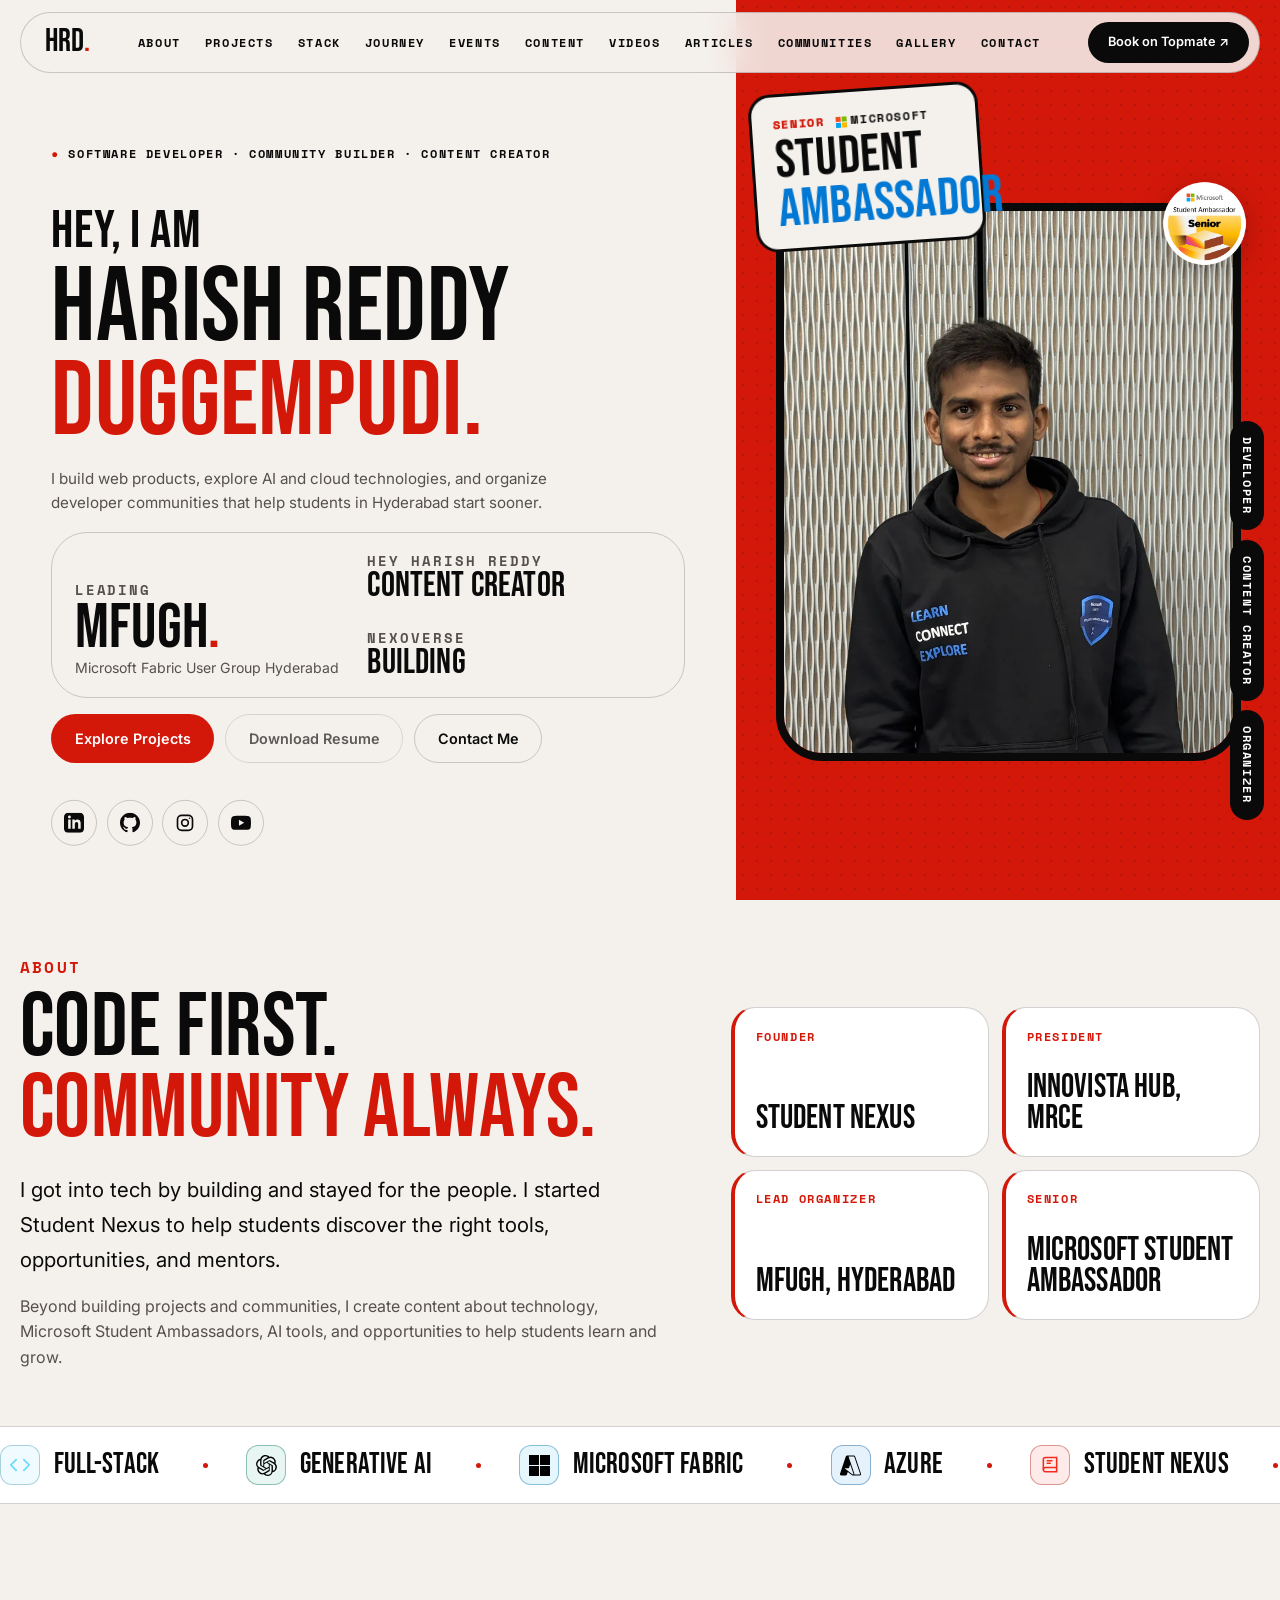
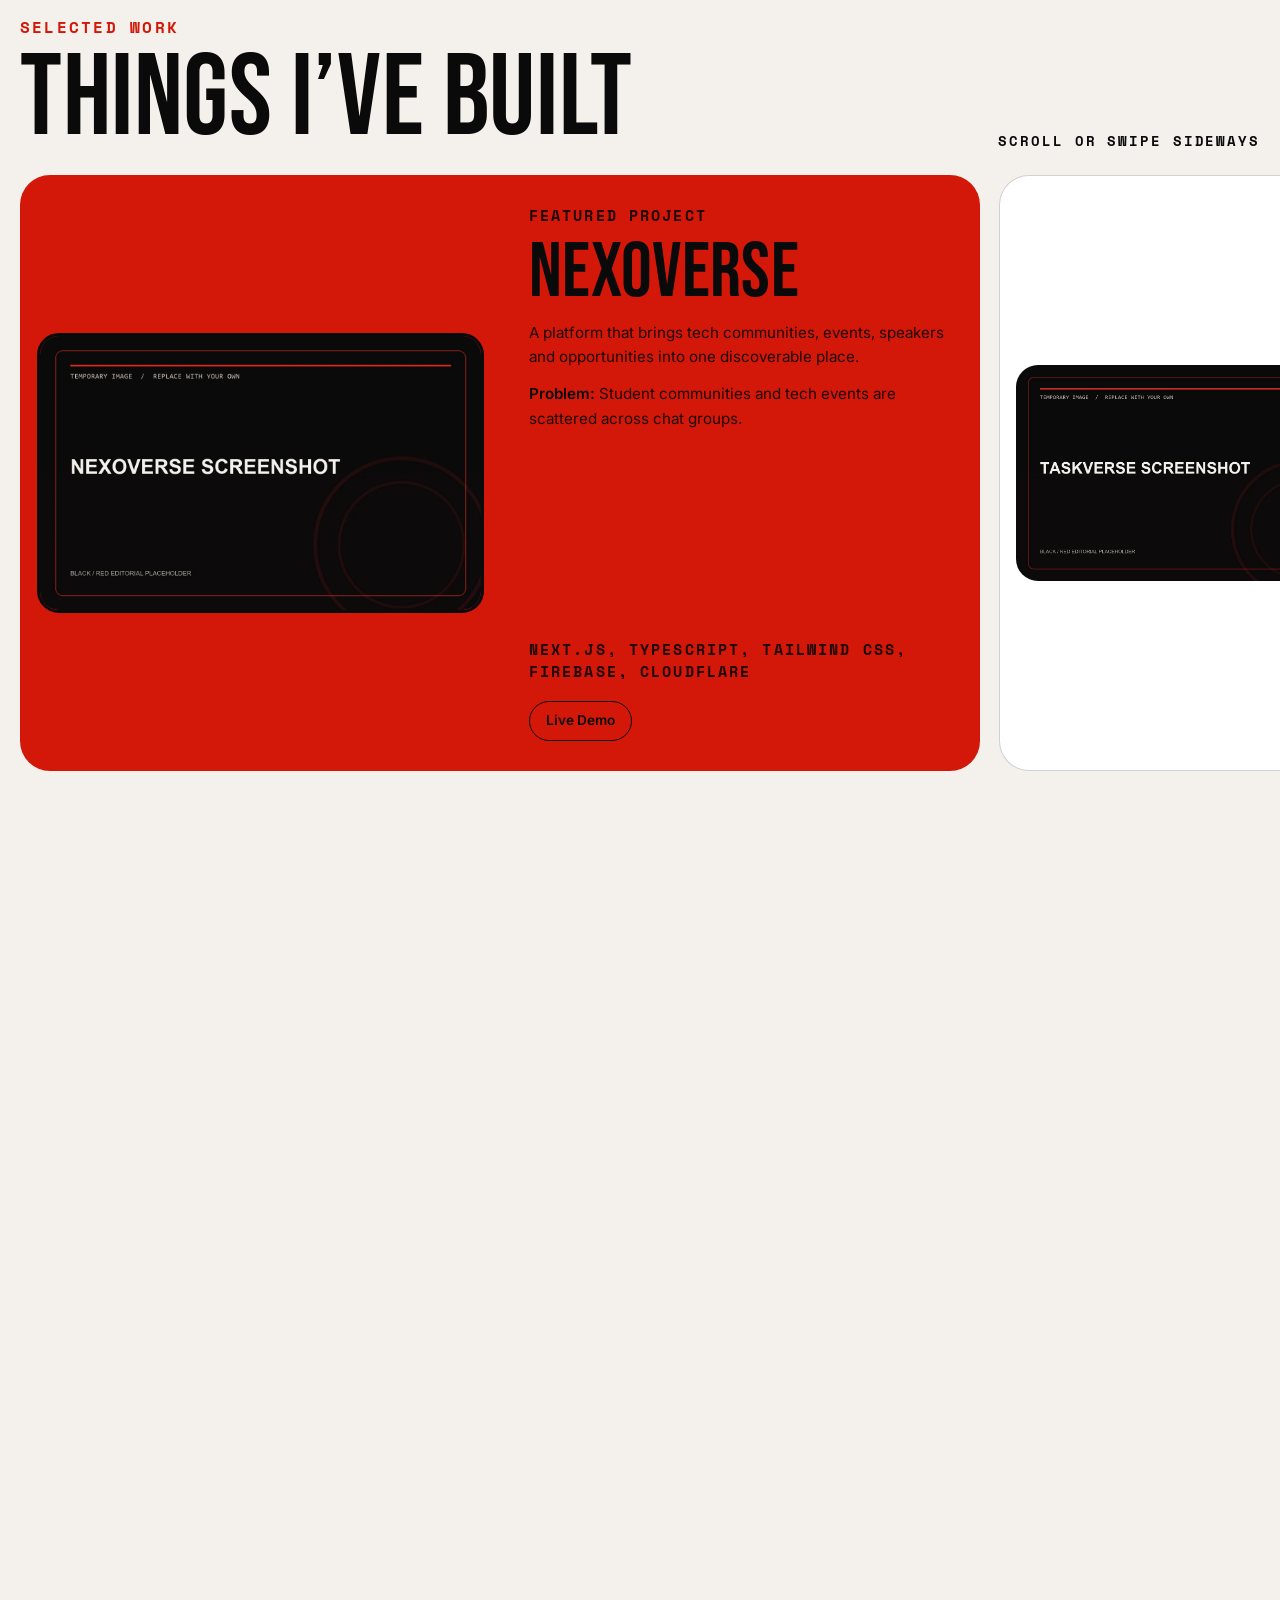
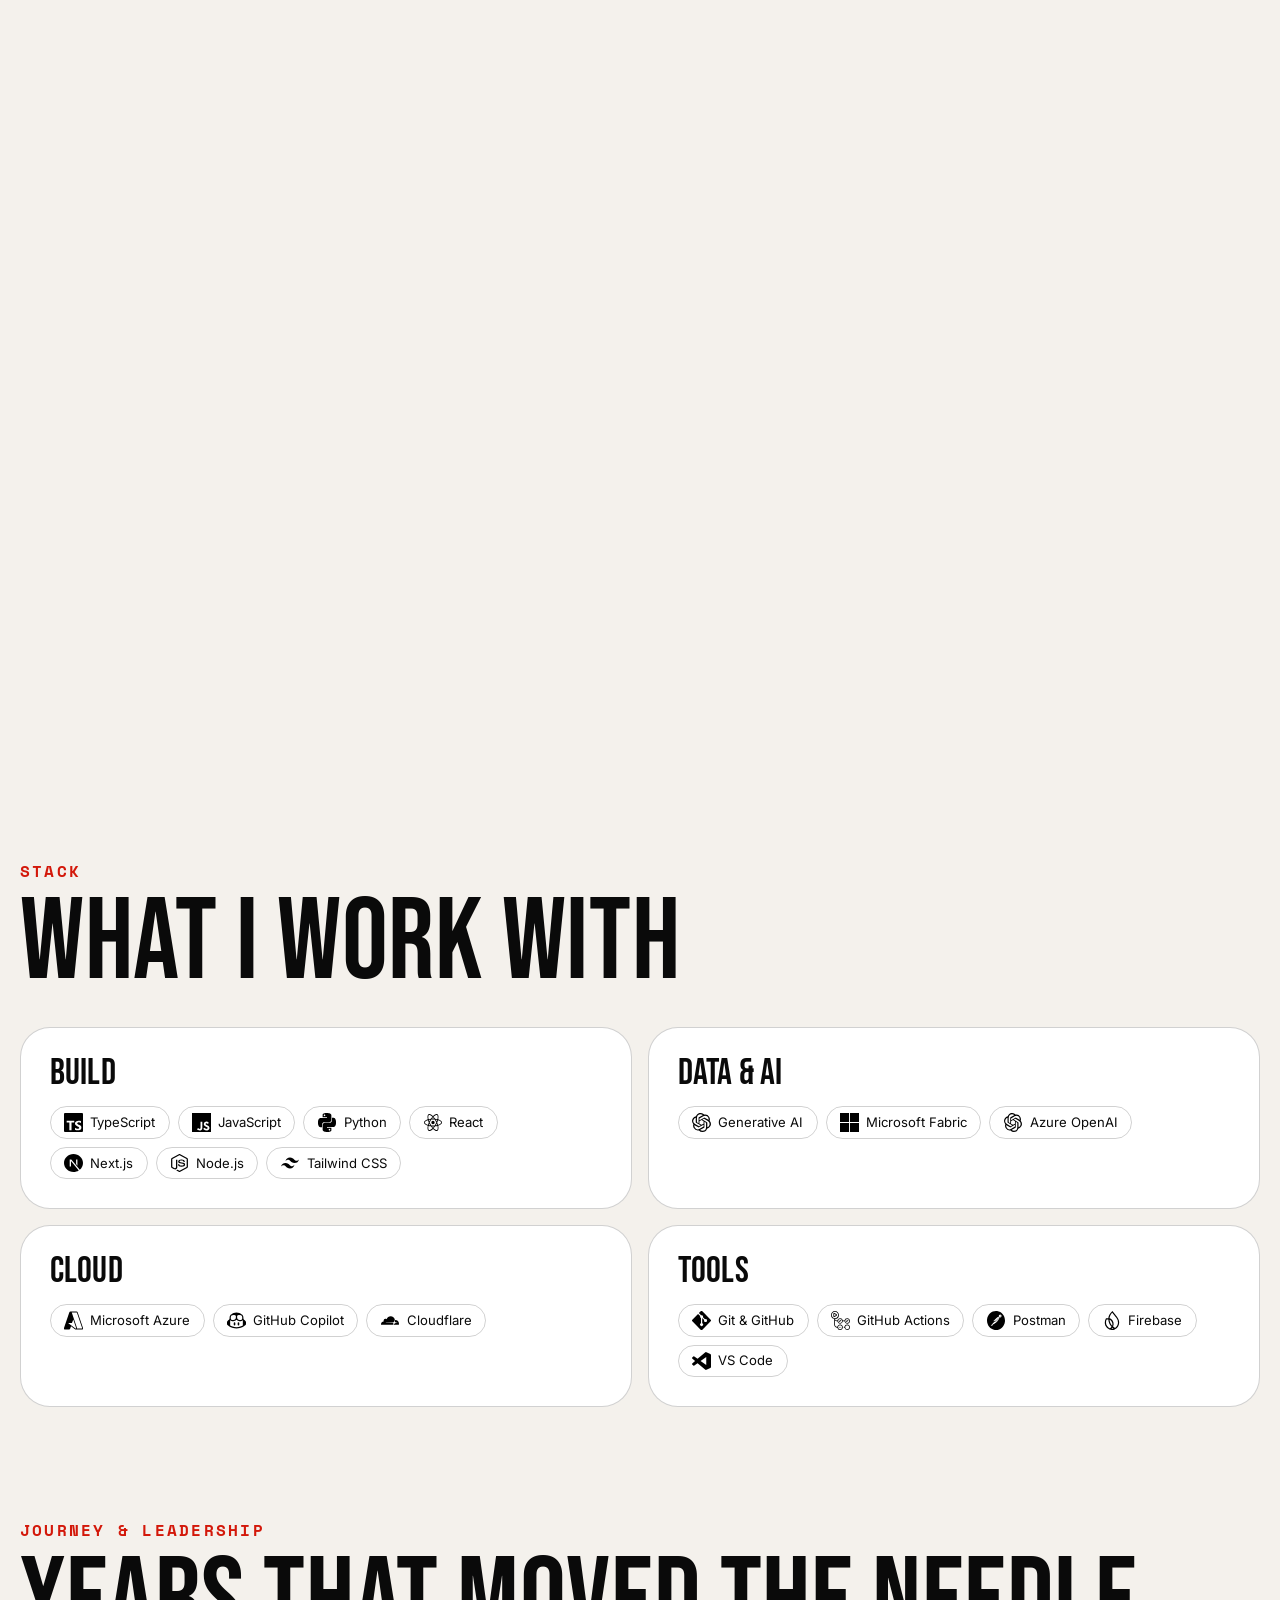
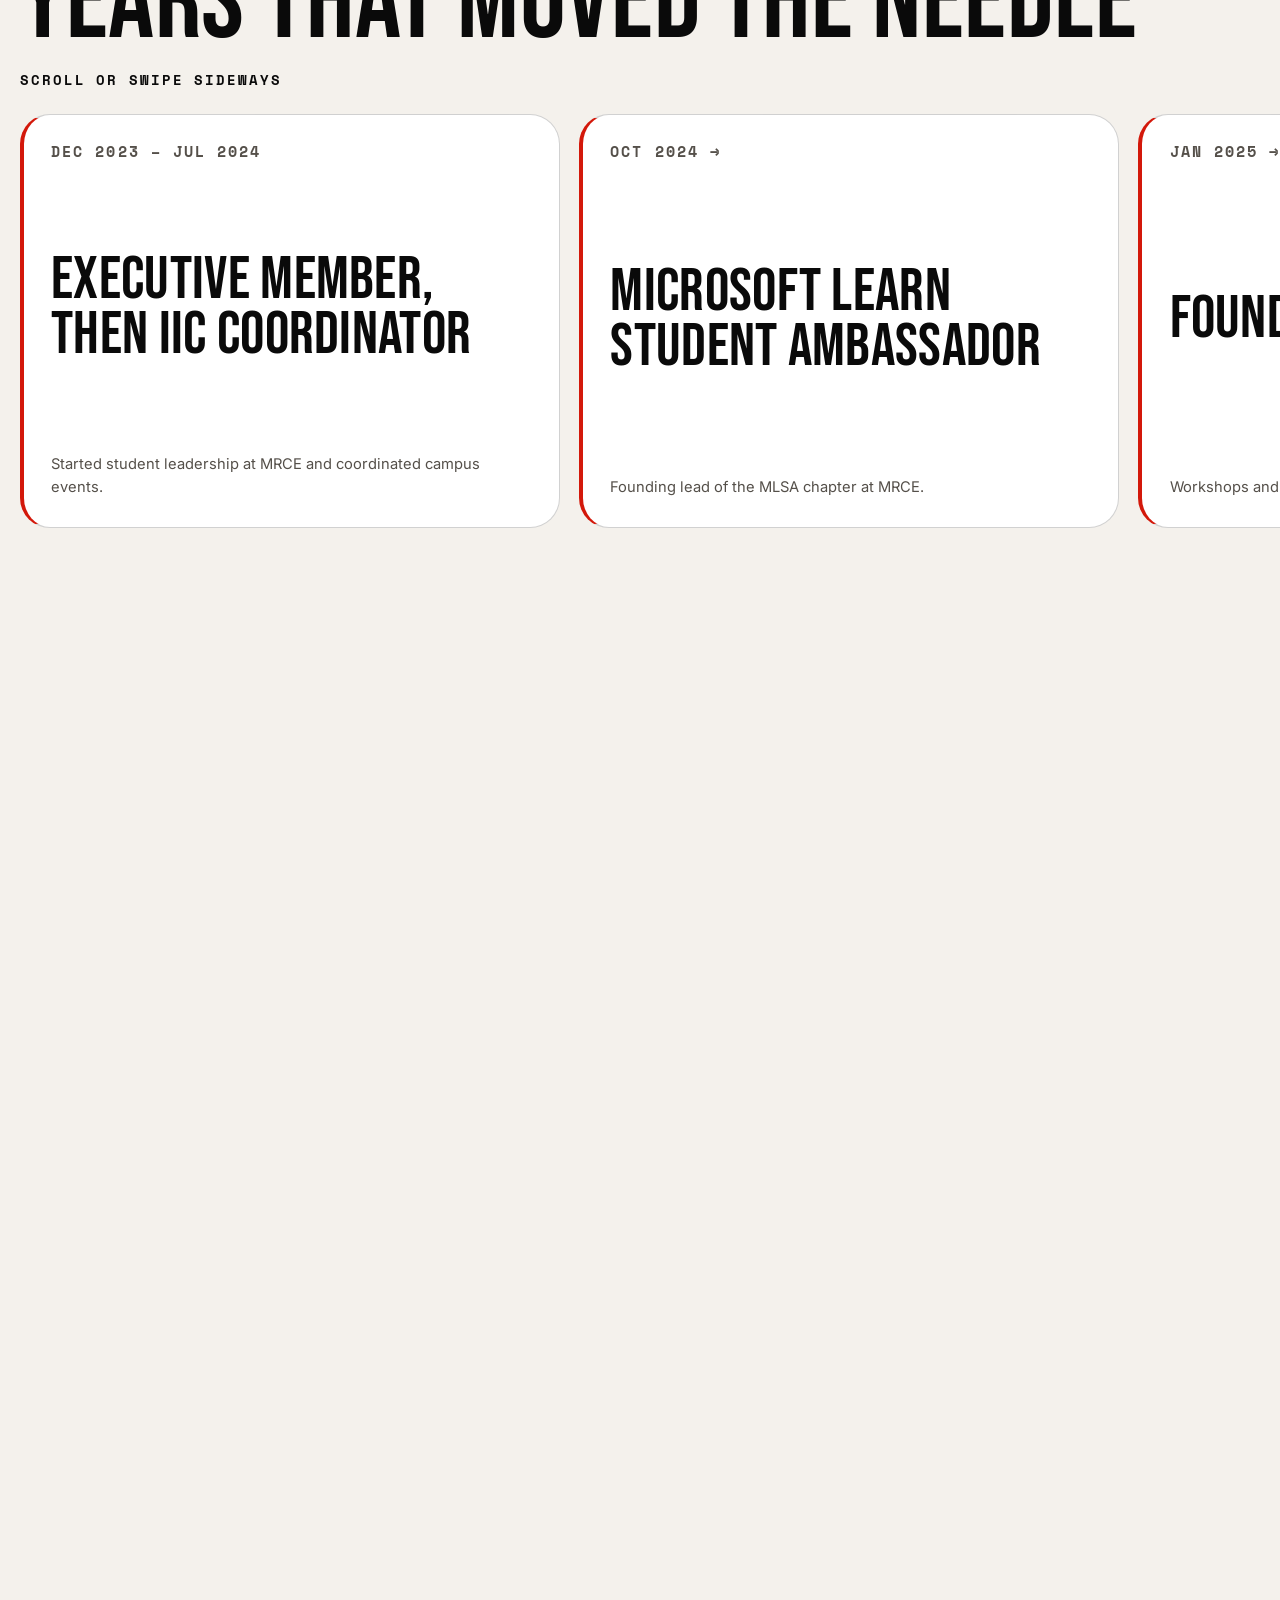
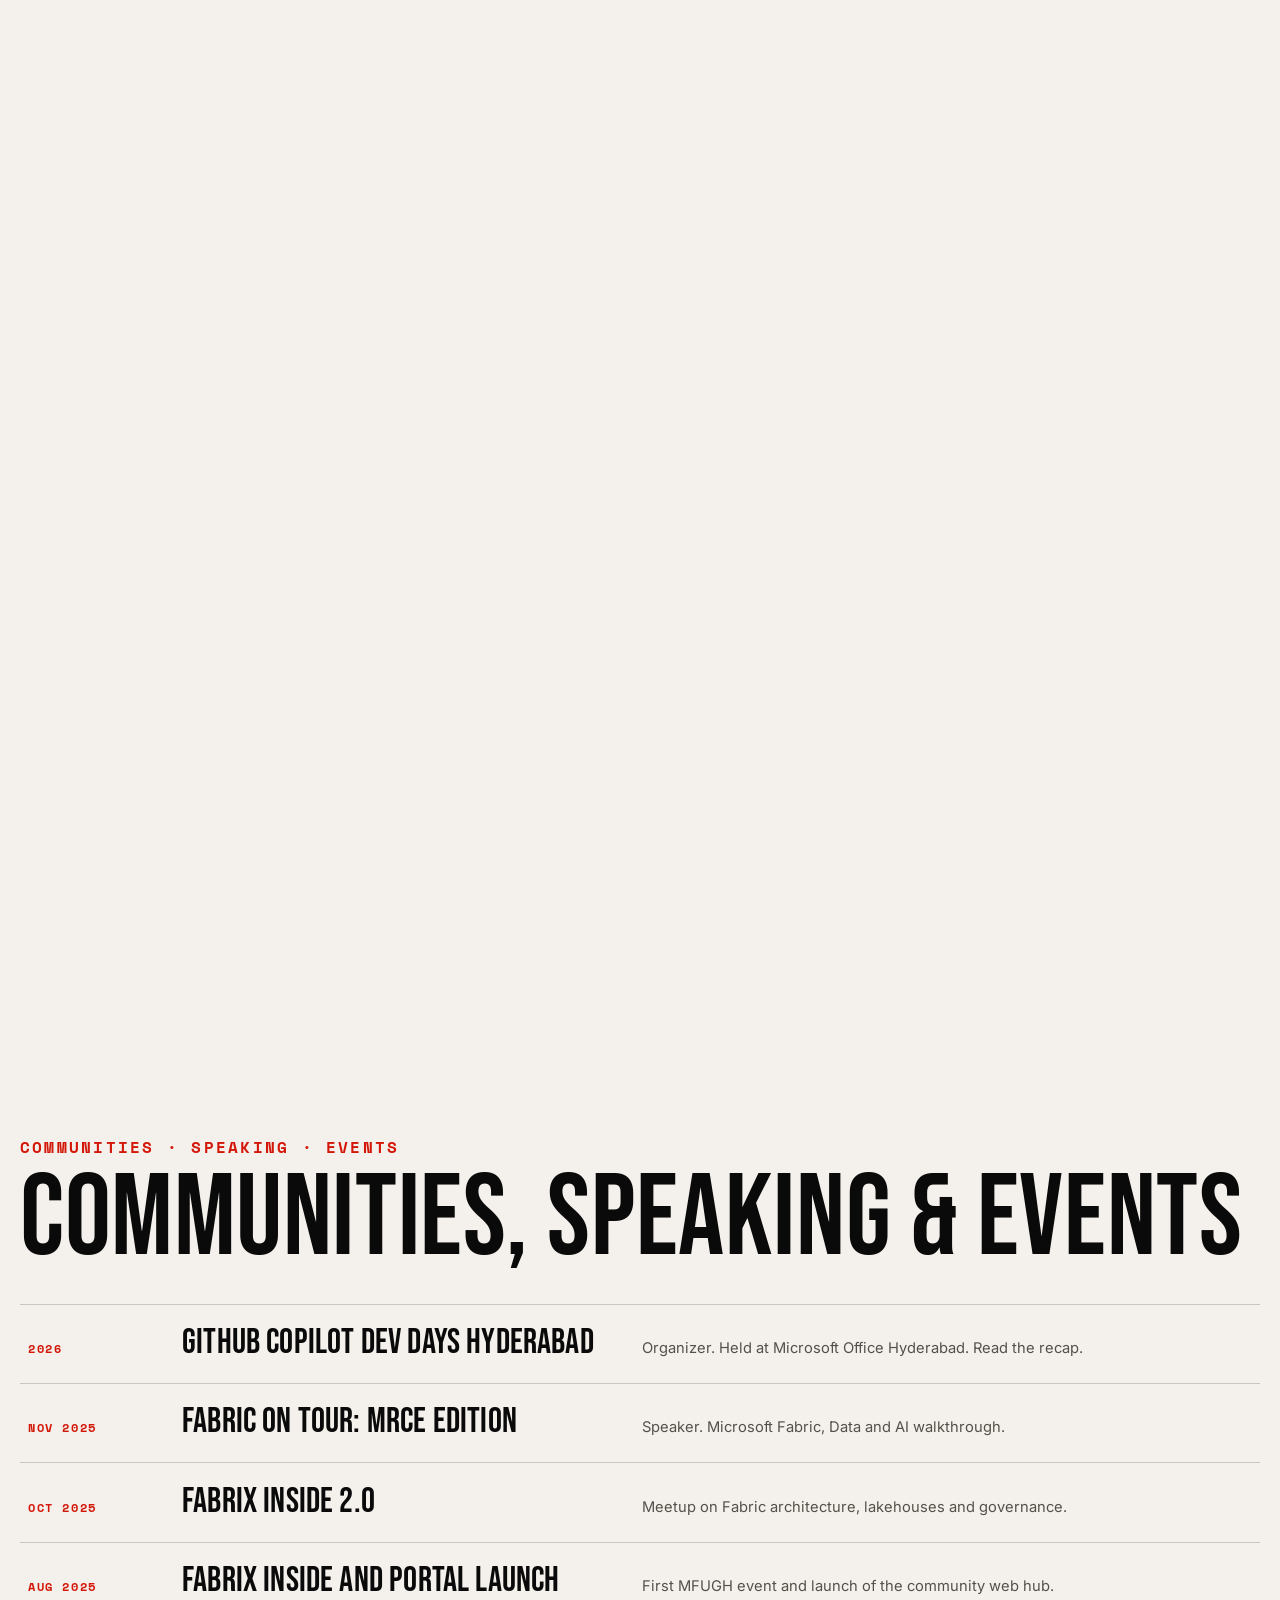
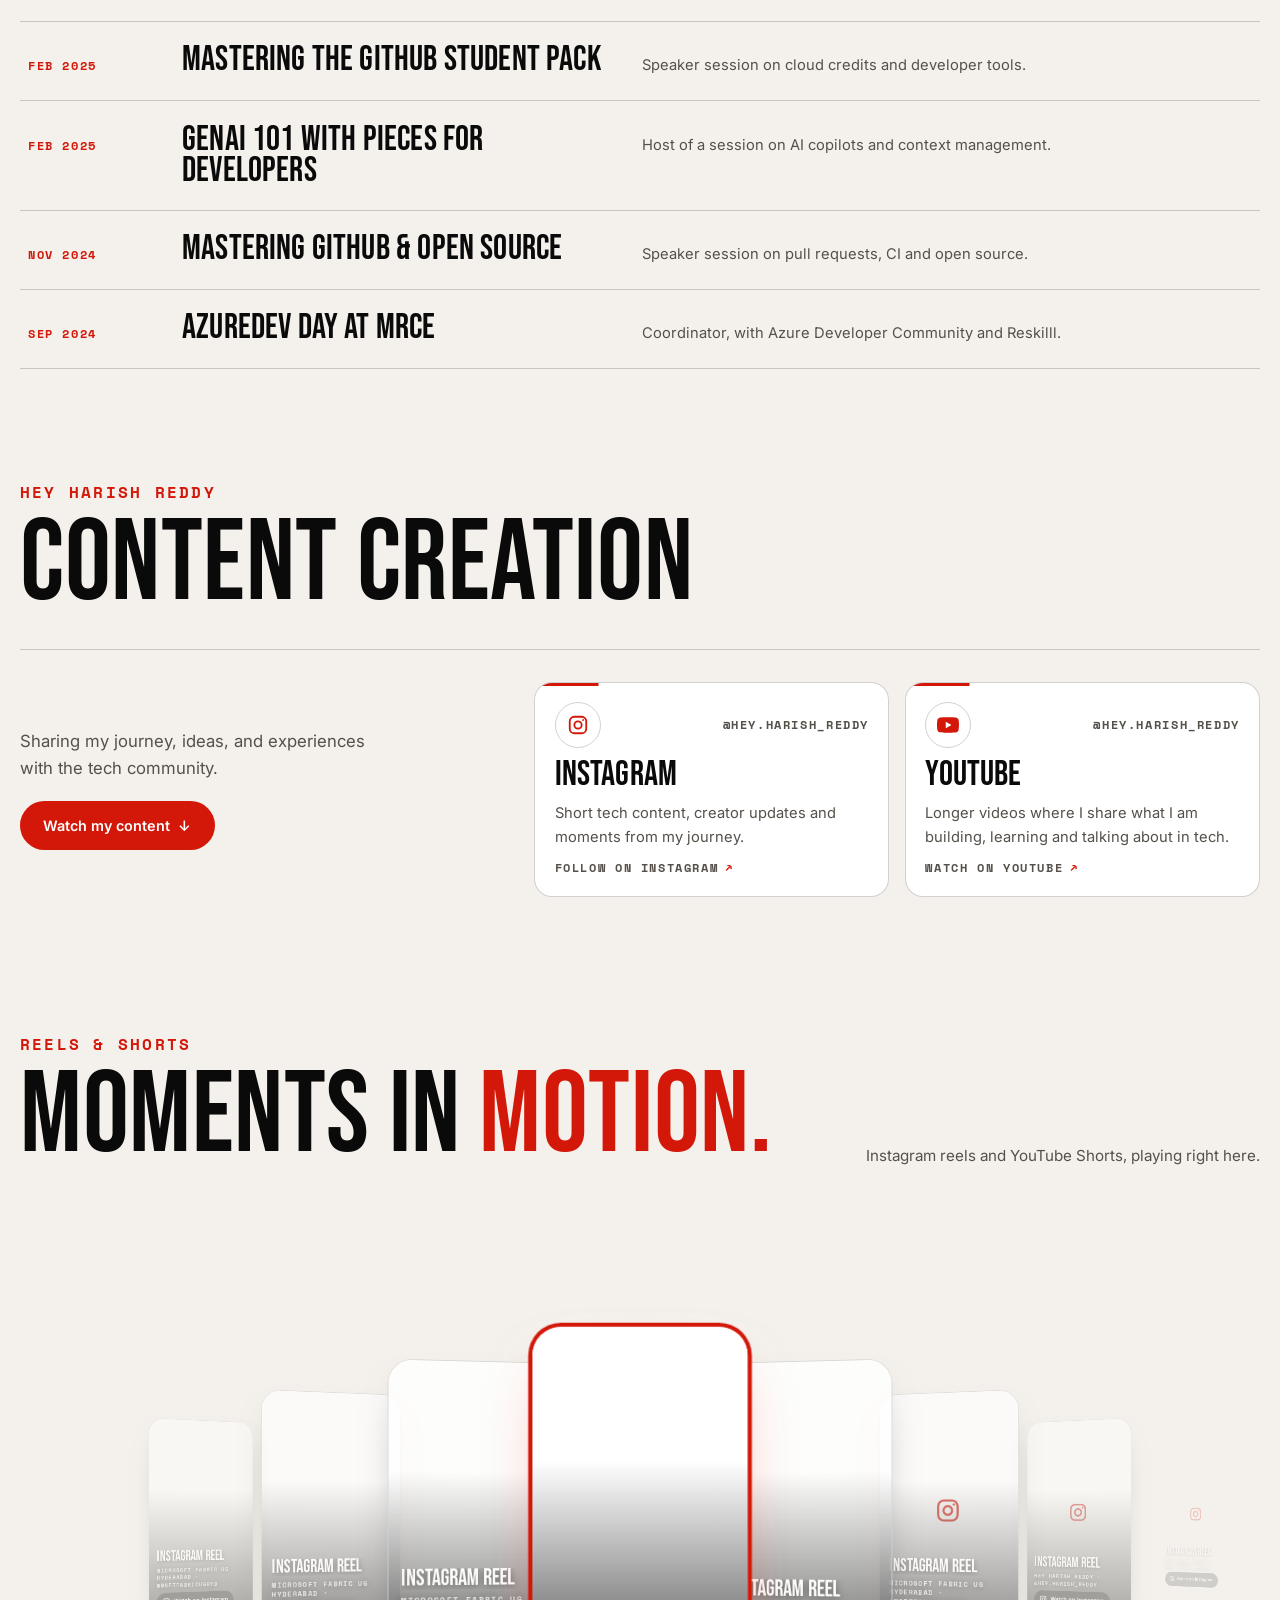
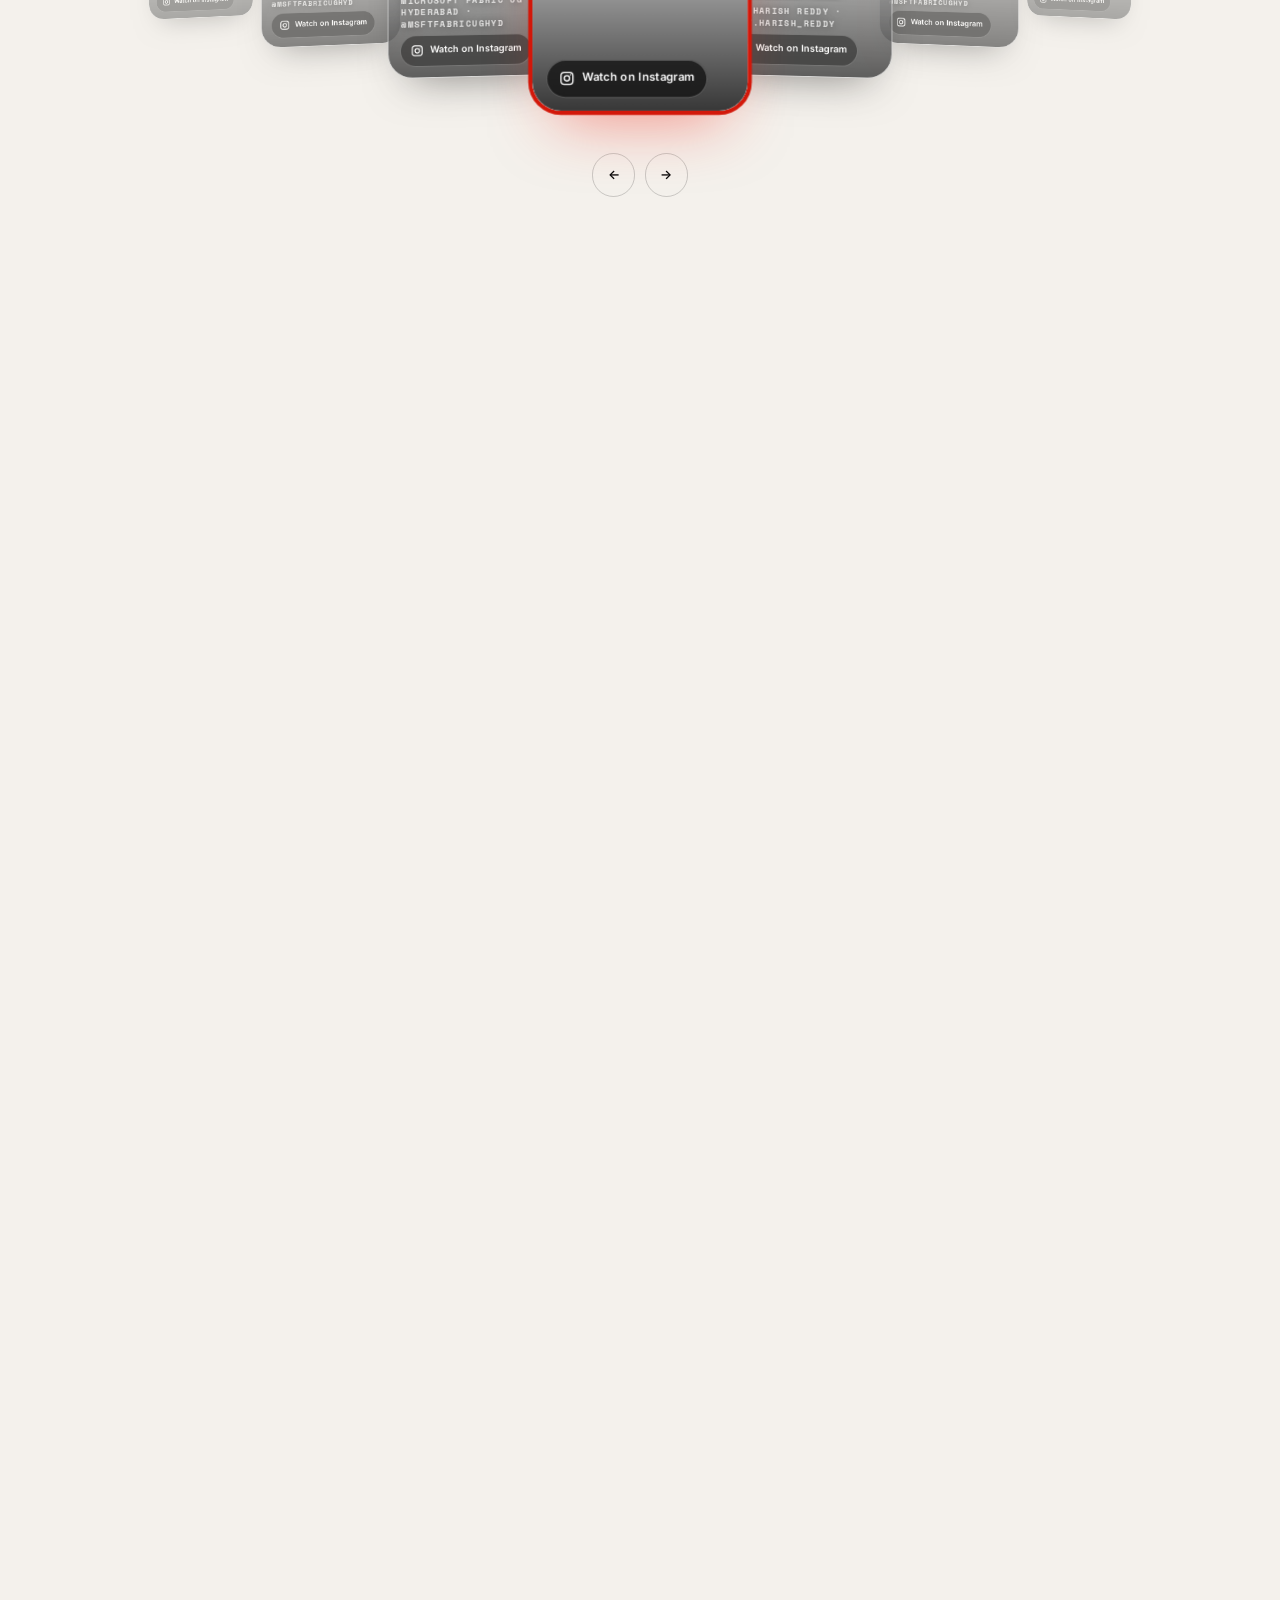
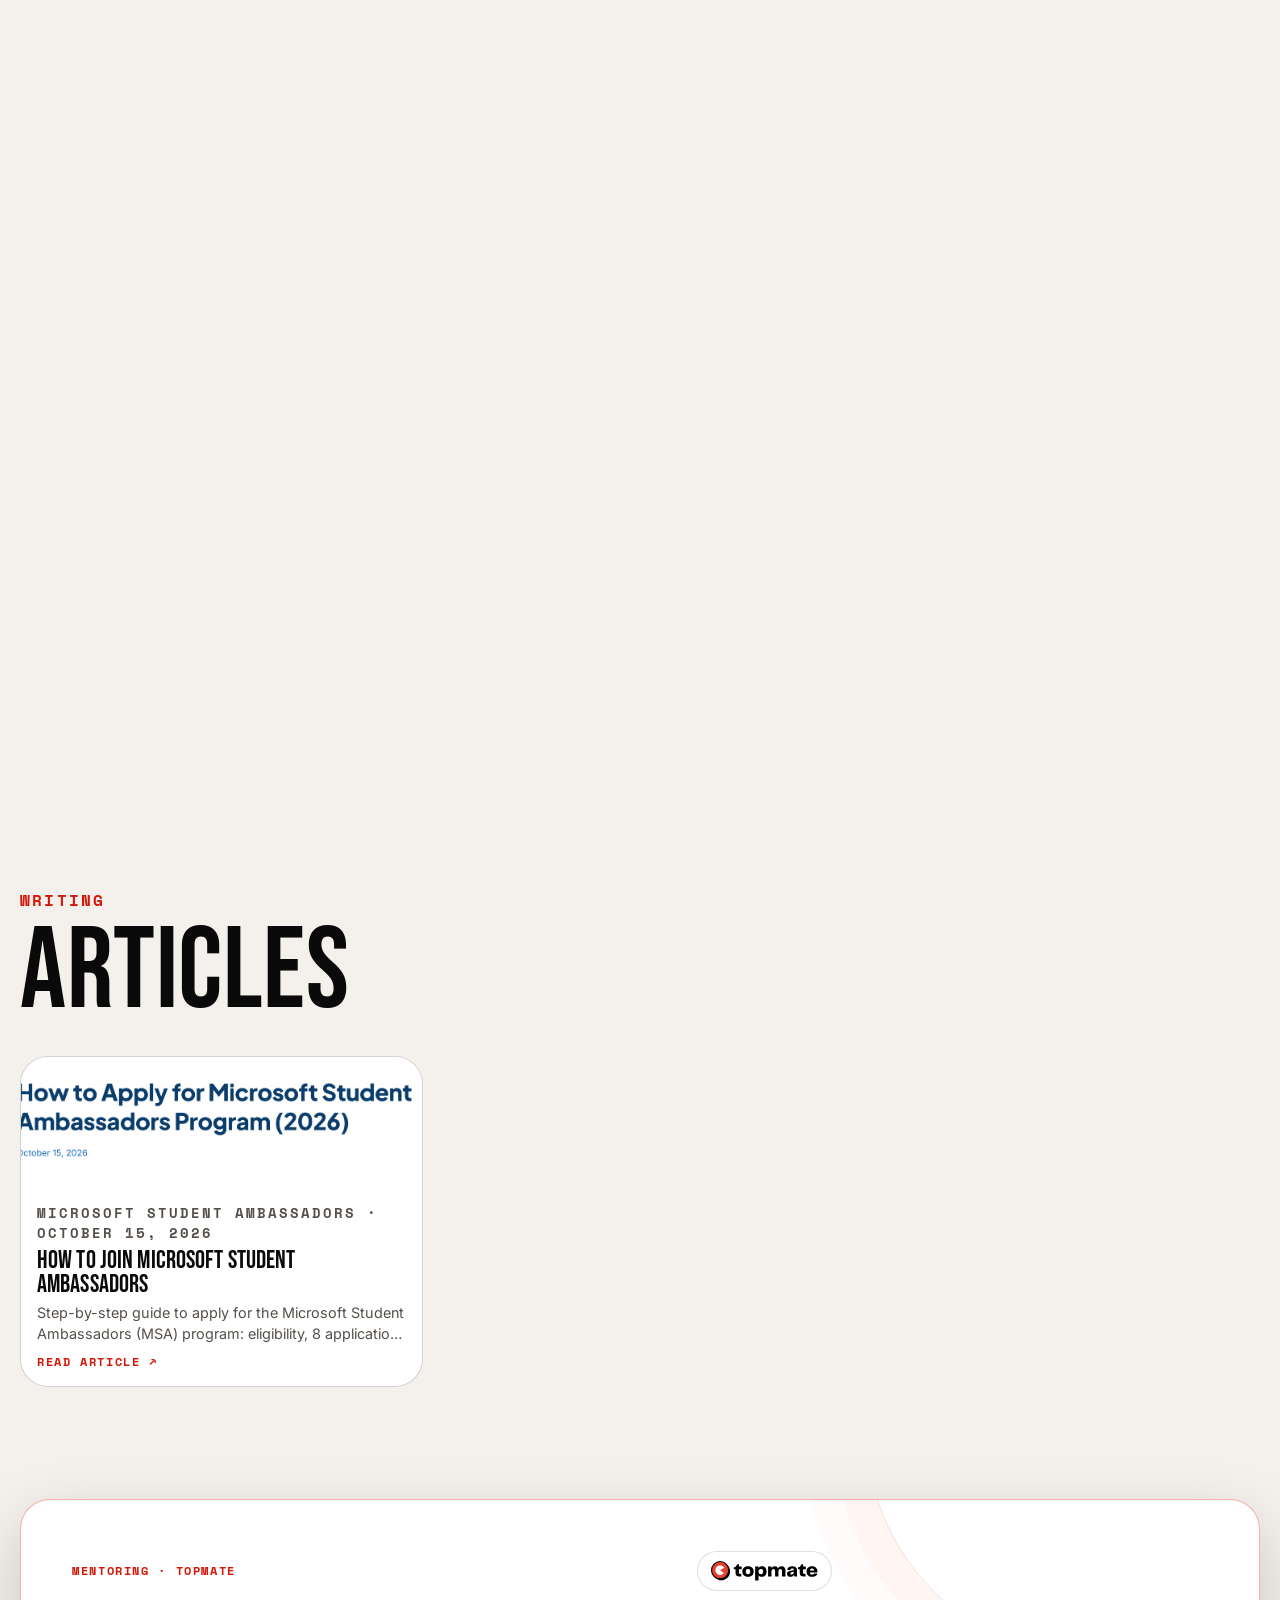
==== index.html @ 42aee42f "Initial portfolio website Co-authored-by: Copilot <223556219+Copilot@users.noreply.github.com>" ====
<!DOCTYPE html>
<html lang="en" class="is-loading">
<head>
<meta charset="utf-8">
<meta name="viewport" content="width=device-width, initial-scale=1, viewport-fit=cover">
<title>Harish Reddy Duggempudi | Developer, AI &amp; Cloud, Community Builder</title>
<meta name="description" content="Explore the work, technology, community leadership, videos, and writing of Harish Reddy Duggempudi, a software developer and community builder in Hyderabad.">
<meta property="og:type" content="website">
<meta property="og:title" content="Harish Reddy Duggempudi | Developer &amp; Community Builder">
<meta property="og:description" content="Software development, AI and cloud, student communities, and creator work from Hyderabad.">
<meta property="og:image" content="assets/og-image.jpg">
<meta property="og:image:width" content="1200">
<meta property="og:image:height" content="630">
<meta property="og:image:alt" content="Harish Reddy Duggempudi in a black and red portfolio graphic">
<meta name="twitter:card" content="summary_large_image">
<meta name="twitter:title" content="Harish Reddy Duggempudi | Developer &amp; Community Builder">
<meta name="twitter:description" content="Software development, AI and cloud, student communities, and creator work from Hyderabad.">
<meta name="twitter:image" content="assets/og-image.jpg">
<meta name="twitter:image:alt" content="Harish Reddy Duggempudi in a black and red portfolio graphic">
<meta name="theme-color" content="#0a0a0a">
<link rel="icon" type="image/png" href="/favicon-96x96.png" sizes="96x96">
<link rel="icon" type="image/svg+xml" href="/favicon.svg">
<link rel="shortcut icon" href="/favicon.ico">
<link rel="apple-touch-icon" sizes="180x180" href="/apple-touch-icon.png">
<meta name="apple-mobile-web-app-title" content="Hey Harish">
<link rel="manifest" href="/site.webmanifest">
<script type="application/ld+json">
{
  "@context": "https://schema.org",
  "@type": "Person",
  "name": "Harish Reddy Duggempudi",
  "jobTitle": "Software Developer, Community Builder, and Content Creator",
  "description": "A software developer and community builder in Hyderabad working with web products, AI, cloud technologies, and student developer communities.",
  "sameAs": [
    "https://topmate.io/harish_reddy_duggempudi",
    "https://www.linkedin.com/in/harish-reddy-duggempudi/",
    "https://github.com/heyharishreddy",
    "https://www.instagram.com/hey.harish_reddy/",
    "https://youtube.com/@hey.harish_reddy"
  ]
}
</script>
<link rel="preconnect" href="https://fonts.googleapis.com">
<link rel="preconnect" href="https://fonts.gstatic.com" crossorigin>
<link href="https://fonts.googleapis.com/css2?family=Bebas+Neue&family=Inter:wght@400;500;600&family=Space+Mono:wght@400;700&display=swap" rel="stylesheet">
<style>
:root{--bg:#0a0a0a;--panel:#121212;--card:#161616;--line:rgba(255,255,255,.14);--text:#f4f1ec;--mute:#aaa59d;--red:#f12c1c;--pill:#fff;--pilltext:#0a0a0a;--section-y:clamp(2.75rem,5vw,3.5rem);color-scheme:dark;box-sizing:border-box;padding-top:env(safe-area-inset-top,0px);padding-bottom:env(safe-area-inset-bottom,0px)}
@media (prefers-color-scheme:light){:root{--bg:#f4f1ec;--panel:#fff;--card:#fff;--line:rgba(0,0,0,.18);--text:#0a0a0a;--mute:#55504a;--pill:#0a0a0a;--pilltext:#fff;--red:#d3180a;color-scheme:light}}
*{box-sizing:border-box;margin:0;padding:0}
html{scroll-behavior:smooth;scroll-padding-top:100px;scrollbar-width:none}
html::-webkit-scrollbar{display:none}
body{background:var(--bg);color:var(--text);font:400 1rem/1.6 Inter,system-ui,sans-serif;overflow-x:hidden}
a{color:inherit;text-decoration:none}
img{display:block;max-width:100%}
.d{font-family:'Bebas Neue',Impact,sans-serif;font-weight:400;line-height:.9;letter-spacing:.005em;text-transform:uppercase}
.m{font:700 .72rem/1.4 'Space Mono',ui-monospace,monospace;letter-spacing:.14em;text-transform:uppercase}
.red{color:var(--red)}
.w{width:min(1240px,100% - 40px);margin-inline:auto}
section{padding-block:var(--section-y)}
#projects,#journey,#videos{padding-block:0}
#contact{padding-bottom:0}
h2.d{font-size:clamp(3rem,9vw,7.5rem);margin:.6rem 0 2rem}
.pill{display:inline-flex;align-items:center;justify-content:center;gap:.5rem;min-height:44px;padding:.75rem 1.4rem;border-radius:99px;background:var(--pill);color:var(--pilltext);font-weight:600;font-size:.9rem;border:1px solid transparent;cursor:pointer;font-family:inherit}
.pill.o{background:transparent;color:var(--text);border-color:var(--line)}
.pill.r{background:var(--red);color:#fff}
.pill[aria-disabled=true]{opacity:.65}
:focus-visible{outline:3px solid var(--red);outline-offset:3px}
.skip{position:absolute;left:-999px;top:8px;background:#fff;color:#000;padding:.6rem 1rem;border-radius:8px;z-index:100}
.skip:focus{left:8px}
html.is-loading{overflow:hidden}
#loader{position:fixed;inset:0;z-index:200;background:var(--bg);display:grid;place-items:center;transition:opacity .5s ease,visibility .5s ease}
#loader.done{opacity:0;visibility:hidden}
.ld-in{text-align:center;width:min(320px,80vw)}
.ld-logo{font-size:6rem}
.ld-bar{height:4px;background:var(--line);border-radius:99px;overflow:hidden;margin:1.2rem 0 .8rem}
.ld-bar i{display:block;height:100%;width:0;background:var(--red);transition:width .25s ease}
@media(prefers-reduced-motion:reduce){#loader,.ld-bar i{transition:none}}
.slot{display:grid;place-items:center;text-align:center;gap:.4rem;padding:1rem;width:100%;height:100%;background:repeating-linear-gradient(45deg,var(--panel),var(--panel) 10px,var(--card) 10px,var(--card) 20px);color:var(--mute);border:1px dashed var(--line)}
/* nav */
header{position:fixed;top:calc(12px + env(safe-area-inset-top,0px));left:0;right:0;z-index:50;pointer-events:none}
nav{pointer-events:auto;position:relative;width:min(1240px,100% - 24px);margin:auto;display:flex;align-items:center;justify-content:space-between;gap:1rem;padding:.55rem .6rem .55rem 1.5rem;border:1px solid var(--line);border-radius:99px;background:color-mix(in srgb,var(--bg) 88%,transparent);backdrop-filter:blur(18px)}
.logo{font-size:2rem}
nav ul{display:flex;gap:1.5rem;list-style:none}
.nr{display:flex;align-items:center;gap:.5rem}
.nr .pill{padding:.6rem 1.2rem;font-size:.8rem;min-height:40px}
.burger{display:none;width:44px;height:44px;border-radius:50%;border:1px solid var(--line);background:transparent;color:var(--text);cursor:pointer;place-items:center}
@media(max-width:1200px){nav ul .nav-secondary{display:none}}
/* hero */
#home{padding:0;min-height:100vh}
.hero{display:grid;grid-template-columns:1.15fr .85fr;min-height:100vh}
.hl{padding:8rem clamp(1.2rem,4vw,4rem) 3rem;display:flex;flex-direction:column;justify-content:center;gap:1.5rem}
.hl h1{font-size:clamp(3.2rem,12vw,10rem)}
.hl h1 .hero-hey{font-size:.58em;letter-spacing:.015em}
.hl h1 .hero-name{font-size:1.14em}
.lead{font-size:clamp(1.05rem,1.7vw,1.35rem);color:var(--mute);max-width:36em}
.acts{display:flex;gap:.7rem;flex-wrap:wrap}
.links{display:flex;gap:.7rem;flex-wrap:wrap}
.links a{border:1px solid var(--line);border-radius:18px;padding:.7rem 1.1rem;font-weight:600;font-size:.88rem;min-height:44px}
.links a:hover{border-color:var(--red)}
.hr{background:var(--red);position:relative;display:grid;place-items:center;padding:7rem 1.5rem 3rem;overflow:hidden}
.hr::before{content:"";position:absolute;inset:0;background:radial-gradient(rgba(0,0,0,.28) 1.4px,transparent 1.6px) 0 0/14px 14px;opacity:.5}
.photo-wrap{position:relative;width:min(380px,100%)}
.photo{position:relative;width:min(380px,100%);aspect-ratio:5/6;border-radius:46px;background:#0a0a0a;border:8px solid #0a0a0a;overflow:hidden}
.photo img{width:100%;height:100%;object-fit:cover}
.tilt{position:absolute;z-index:2;top:5.5rem;left:1rem;background:#f4f1ec;color:#0a0a0a;padding:.9rem 1.3rem;border-radius:22px;transform:rotate(-4deg);border:3px solid #0a0a0a;max-width:230px}
.badge-image{position:absolute;z-index:2;top:-4%;right:-6px;bottom:auto;width:clamp(85px,6.5vw,105px);height:auto;border-radius:16px;filter:drop-shadow(0 8px 14px rgba(0,0,0,.25))}
.ms-mark{display:inline-grid;grid-template-columns:repeat(2,5px);grid-template-rows:repeat(2,5px);gap:1px;margin:0 .3rem 0 .15rem;vertical-align:middle}
.ms-mark i:nth-child(1){background:#f25022}.ms-mark i:nth-child(2){background:#7fba00}.ms-mark i:nth-child(3){background:#00a4ef}.ms-mark i:nth-child(4){background:#ffb900}
.tilt .senior-label{color:var(--red)!important;font-weight:700;text-shadow:0 0 .01px currentColor}
.tilt .ambassador-label{color:#0078d4}
.tags{position:absolute;right:1rem;bottom:4rem;display:flex;flex-direction:column;gap:.6rem;z-index:2}
.tags span{writing-mode:vertical-rl;background:#0a0a0a;color:#fff;border-radius:99px;padding:1rem .55rem}
/* sections */
.w>p.m,.hd>div>p.m,.cta-copy>.cta-kicker,.connect-card>.m{color:var(--red);font-size:1rem}
.hd>p.m{color:var(--text);font-size:.85rem}
.projects{display:grid;grid-template-columns:repeat(2,1fr);gap:1rem}
.proj{border:1px solid var(--line);border-radius:30px;background:var(--card);overflow:hidden;display:flex;flex-direction:column}
.proj.big{grid-column:1/-1;display:grid;grid-template-columns:1.05fr .95fr;background:var(--red);color:#0a0a0a;border-color:transparent}.proj.big .pb p{color:#1f0604}.proj.big .pb p b,.proj.big .red{color:#0a0a0a}.proj.big .pl a{border-color:#0a0a0a}.proj.big .pl a:hover{background:#0a0a0a;color:#fff}.proj.big .shot{margin:1rem;border-radius:22px;border:3px solid #0a0a0a;align-self:center}.pb h3{font-size:3.4rem}.proj.big .pb h3{font-size:clamp(4rem,8vw,6.5rem)}
.shot{aspect-ratio:16/10;background:var(--panel);overflow:hidden}
.shot img{width:100%;height:100%;object-fit:cover}
.pb{padding:1.8rem;display:flex;flex-direction:column;gap:.8rem;flex:1}
.pb h3{font-size:3rem}
.pb p{color:var(--mute);font-size:.95rem}.pb p b{color:var(--text);font-weight:600}
.pb .st{margin-top:auto}
.pl{display:flex;gap:.6rem;flex-wrap:wrap;padding-top:.4rem}
.pl a{border:1px solid var(--line);border-radius:99px;padding:.5rem 1rem;font-weight:600;font-size:.85rem;min-height:40px;display:inline-flex;align-items:center}
.pl a:hover{background:var(--red);color:#fff;border-color:var(--red)}
.hwrap{position:relative}
.sticky{position:sticky;top:0;height:100vh;overflow:hidden;display:flex;flex-direction:column;justify-content:center;gap:1.5rem;padding-top:5rem}
.track{display:flex;gap:1.2rem;width:max-content;padding-inline:max(20px,calc((100vw - 1240px)/2));will-change:transform}
.tc{width:min(540px,82vw);height:clamp(290px,46vh,420px);border:1px solid var(--line);border-left:4px solid var(--red);border-radius:30px;background:var(--card);padding:1.7rem;display:flex;flex-direction:column;justify-content:space-between;scroll-snap-align:start}
.tc h3{font-size:clamp(2.4rem,5vw,3.8rem)}.tc p{color:var(--mute);font-size:.92rem}
.hd{display:flex;justify-content:space-between;align-items:end;gap:1rem;flex-wrap:wrap}.hd h2{margin-bottom:0}
.sig{background:var(--red);color:#0a0a0a;border-radius:48px;margin:0 12px;padding:clamp(3rem,7vw,6rem) 0}
.sig h2{margin-top:0}
.tiles{display:grid;grid-template-columns:repeat(3,1fr);gap:.8rem}
.tiles div{background:#0a0a0a;color:#fff;border-radius:26px;padding:1.5rem 1.6rem}
.tiles h3{font-size:3rem;color:var(--red);margin-bottom:.6rem}.tiles p{color:#d6d1c9;font-size:.92rem}
.ev{border-top:1px solid var(--line)}
.ev a,.ev>div{display:grid;grid-template-columns:130px 1fr 1.4fr;gap:1.5rem;padding:1.4rem .5rem;border-bottom:1px solid var(--line);align-items:baseline}
.ev h3{font-size:2.2rem}.ev p{color:var(--mute);font-size:.92rem}
.ev a:hover{background:var(--card)}
.reels,.blogs,.gal{display:grid;gap:1rem}
.reels{grid-template-columns:repeat(4,1fr)}
.blogs{grid-template-columns:repeat(3,1fr)}
.blogs .bc{aspect-ratio:2.4/1;height:clamp(105px,31vw,130px);flex:none}
.blogs .cb{padding:1rem;gap:.35rem}
.blogs .cb h3{font-size:1.55rem;line-height:.98}
.blogs .cb>p:not(.m){display:-webkit-box;-webkit-box-orient:vertical;-webkit-line-clamp:2;overflow:hidden;line-height:1.45}
.blogs .cb>.red{margin-top:.2rem}
.gal{grid-template-columns:minmax(0,1fr);gap:1.75rem;width:100%}
.card{border:1px solid var(--line);border-radius:28px;background:var(--card);overflow:hidden;display:flex;flex-direction:column}
a.card:hover{border-color:var(--red)}
.rc{aspect-ratio:9/16;background:var(--panel);position:relative}
.rc img{width:100%;height:100%;object-fit:cover}
.bc{aspect-ratio:16/9;background:var(--panel)}.bc img{width:100%;height:100%;object-fit:cover}
.cb{padding:1.3rem;display:flex;flex-direction:column;gap:.5rem;flex:1}
.cb h3{font-size:1.9rem}.cb p{color:var(--mute);font-size:.9rem}
.gi{aspect-ratio:4/3;border-radius:24px;overflow:hidden;border:1px solid var(--line);background:var(--panel);padding:0;cursor:pointer;display:block;width:100%;color:inherit}
.gi img{width:100%;height:100%;object-fit:cover;transition:transform .4s}
.gi:hover img{transform:scale(1.03)}
.grow{position:relative;overflow:hidden}
.gtrack{display:flex;gap:1.75rem;padding-right:1.75rem;width:max-content}
.grow.rtl .gtrack{animation:mq 70s linear infinite}
.grow.ltr .gtrack{animation:galR 80s linear infinite}
@keyframes galR{from{transform:translateX(-50%)}to{transform:translateX(0)}}
.grow:hover .gtrack,.grow:focus-within .gtrack,.gal.paused .gtrack{animation-play-state:paused}
.grow .gi{flex:none;width:clamp(260px,25vw,480px);border-radius:28px}
.gctl{margin:-1rem 0 1rem}
.gi.ph{cursor:default}
#lb{width:fit-content;max-width:calc(100vw - 24px);max-height:calc(100dvh - 24px);margin:auto;padding:0;overflow:hidden;border:1px solid rgba(255,255,255,.16);border-radius:22px;background:#101010;color:#f4f1ec;box-shadow:0 32px 100px rgba(0,0,0,.65)}
#lb::backdrop{background:rgba(0,0,0,.82);backdrop-filter:blur(9px);animation:lb-fade .2s ease-out}
@keyframes lb-fade{from{opacity:0}to{opacity:1}}
.lb-frame{position:relative;display:grid;grid-template-rows:minmax(0,1fr) auto;max-height:calc(100dvh - 26px)}
.lb-stage{position:relative;display:grid;grid-template-columns:minmax(0,1fr);align-items:center;justify-items:center;min-height:0;padding:10px;background:#080808}
.lb-stage img{display:block;width:auto;height:auto;max-width:min(calc(100vw - 44px),1040px);max-height:calc(100dvh - 148px);object-fit:contain;border-radius:12px}
.lb-close,.lb-nav{display:grid;place-items:center;flex:none;border:1px solid rgba(255,255,255,.2);background:rgba(18,18,18,.84);color:#fff;cursor:pointer;backdrop-filter:blur(10px);transition:background .18s,border-color .18s,transform .18s}
.lb-close{position:absolute;z-index:2;top:18px;right:18px;width:44px;height:44px;border-radius:50%}
.lb-nav{width:46px;height:46px;border-radius:50%}
.lb-nav#lbPrev{position:absolute;left:16px;top:50%;transform:translateY(-50%)}
.lb-nav#lbNext{position:absolute;right:16px;top:50%;transform:translateY(-50%)}
.lb-close:hover,.lb-nav:hover{background:var(--red);border-color:var(--red)}
.lb-nav#lbPrev:hover{transform:translateY(-50%) scale(1.06)}
.lb-nav#lbNext:hover{transform:translateY(-50%) scale(1.06)}
.lb-close svg,.lb-nav svg{width:20px;height:20px}
.lb-caption{display:flex;align-items:center;justify-content:space-between;gap:1rem;padding:.8rem 1.2rem .95rem;border-top:1px solid rgba(255,255,255,.1)}
.lb-title .m{color:#ff584b;font-size:.62rem}
.lb-title h2{margin-top:.25rem;font-size:clamp(1.5rem,3vw,2.3rem);line-height:1}
.lb-meta{display:flex;align-items:center;gap:.9rem 1.2rem;flex-wrap:wrap;margin-top:.65rem;color:#c4c0ba;font-size:.76rem}
.lb-meta:empty{display:none}
.lb-meta span{display:inline-flex;align-items:center;gap:.4rem}
.lb-meta svg{width:15px;height:15px;color:#ff584b;flex:none}
.lb-count{flex:none;color:#aaa59d;font:700 .72rem/1.4 'Space Mono',ui-monospace,monospace;letter-spacing:.08em}
@media(max-width:600px){#lb{max-width:calc(100vw - 16px);max-height:calc(100dvh - 16px);border-radius:16px}.lb-frame{max-height:calc(100dvh - 18px)}.lb-stage{padding:6px}.lb-stage img{max-width:calc(100vw - 28px);max-height:calc(100dvh - 100px);border-radius:10px}.lb-close,.lb-nav{width:40px;height:40px}.lb-close{top:12px;right:12px}.lb-nav#lbPrev{left:10px}.lb-nav#lbNext{right:10px}.lb-caption{padding:.7rem .85rem .8rem}}
@media(prefers-reduced-motion:reduce){#lb::backdrop{animation:none}.lb-close,.lb-nav{transition:none}}
.sk{display:grid;grid-template-columns:repeat(2,1fr);gap:1rem}
.sk div{border:1px solid var(--line);border-radius:30px;padding:1.8rem;background:var(--card)}
.sk h3{font-size:2.3rem;margin-bottom:1rem}
.sk p{display:flex;flex-wrap:wrap;gap:.5rem}
.sk em{font-style:normal;border:1px solid var(--line);border-radius:99px;padding:.3rem .85rem;font-size:.82rem;display:inline-flex;align-items:center;gap:.45rem}
.skill-icon{width:1.15rem;height:1.15rem;object-fit:contain;flex:none}
.menu-topmate{display:none}
.mentoring-panel{position:relative;isolation:isolate;overflow:hidden;padding:clamp(1.5rem,4vw,3.5rem);border:1px solid rgba(241,44,28,.38);border-radius:30px;background:var(--panel);box-shadow:0 24px 64px rgba(0,0,0,.18)}
.mentoring-panel::before{content:"";position:absolute;z-index:-1;width:clamp(240px,38vw,480px);aspect-ratio:1;top:-55%;right:-7%;border:1px solid rgba(241,44,28,.18);border-radius:50%;box-shadow:0 0 0 32px rgba(241,44,28,.025),0 0 0 64px rgba(241,44,28,.02);pointer-events:none}
.mentoring-heading{max-width:760px}
.mentoring-topline{display:flex;align-items:center;justify-content:space-between;gap:1rem;margin-bottom:.8rem}
.mentoring-topline>.m{color:var(--red)}
.mentoring-brand{display:inline-flex;align-items:center;justify-content:center;min-width:126px;min-height:40px;padding:.45rem .8rem;border:1px solid rgba(0,0,0,.12);border-radius:999px;background:#fff;transition:transform .2s,box-shadow .2s}
.mentoring-brand img{width:108px;height:20px;object-fit:contain}
.mentoring-brand:hover{transform:translateY(-2px);box-shadow:0 8px 24px rgba(0,0,0,.18)}
.mentoring-heading>.m{color:var(--red)}
.mentoring-heading h2{font-size:clamp(3.5rem,8vw,6.8rem);margin:.5rem 0 1rem}
.mentoring-heading>p:last-child{max-width:54ch;color:var(--mute);font-size:clamp(.96rem,1.5vw,1.1rem)}
.mentoring-topics{display:grid;grid-template-columns:repeat(4,minmax(0,1fr));gap:.75rem;margin:2rem 0}
.mentoring-topics article{min-height:142px;padding:1.1rem;border:1px solid var(--line);border-radius:20px;background:color-mix(in srgb,var(--card) 88%,transparent);display:flex;flex-direction:column;justify-content:space-between;gap:1rem;transition:border-color .2s,transform .2s}
.mentoring-topics article:hover{border-color:rgba(241,44,28,.65);transform:translateY(-3px)}
.mentoring-topics .m{color:var(--red);font-size:.62rem}
.mentoring-topics h3{font-size:clamp(1.5rem,2.3vw,2.1rem);line-height:.95}
.mentoring-cta{display:inline-flex;align-items:center;justify-content:center;gap:.5rem;min-height:50px;padding:.85rem 1.4rem;border-radius:99px;background:var(--red);color:#fff;font-weight:700;transition:background .2s,transform .2s}
.mentoring-cta:hover{background:#d92113;transform:translateY(-2px)}
@media(max-width:900px){.menu-topmate{display:block}.mentoring-topics{grid-template-columns:repeat(2,minmax(0,1fr))}.nr .pill{display:none}}
@media(max-width:600px){.mentoring-panel{padding:1.4rem;border-radius:22px}.mentoring-heading h2{font-size:clamp(3.1rem,14vw,4.4rem)}.mentoring-topics{gap:.55rem;margin:1.4rem 0}.mentoring-topics article{min-height:124px;padding:.85rem;border-radius:16px}.mentoring-topics h3{font-size:clamp(1.35rem,6vw,1.7rem)}.mentoring-cta{width:100%}}
@media(max-width:360px){.mentoring-topline{align-items:flex-start}.mentoring-brand{min-width:106px;padding:.4rem .6rem}.mentoring-brand img{width:88px;height:17px}.mentoring-topics article{padding:.65rem}.mentoring-topics h3{font-size:1.15rem}}
@media(prefers-reduced-motion:reduce){.mentoring-topics article,.mentoring-cta,.mentoring-brand{transition:none}}
/* contact */
.cta{position:relative;isolation:isolate;overflow:hidden;margin:0 12px;border:1px solid rgba(241,44,28,.45);border-radius:38px;color:#f4f1ec;min-height:420px;display:flex;align-items:center;padding:clamp(1.5rem,4vw,3.5rem) 0;background:#0a0a0a}
.cta::before{content:"";position:absolute;inset:0;z-index:-1;background:linear-gradient(90deg,rgba(10,10,10,.82),rgba(10,10,10,.64) 52%,rgba(10,10,10,.26)),url(assets/contact-bg.webp) center 46%/cover no-repeat}
.cta::after{content:"";position:absolute;z-index:-1;width:clamp(220px,40vw,540px);aspect-ratio:1;border:1px solid rgba(241,44,28,.16);border-radius:50%;right:-12%;top:-55%;box-shadow:0 0 0 36px rgba(241,44,28,.025),0 0 0 72px rgba(241,44,28,.02);pointer-events:none}
.cta>.w{display:grid;grid-template-columns:minmax(0,1fr);align-items:center}
.cta-copy{max-width:690px}
.cta-kicker{display:flex;align-items:center;gap:.7rem;color:rgba(244,241,236,.68)}
.cta-kicker::before{content:"";width:26px;height:2px;background:var(--red)}
.cta h2{font-size:clamp(4rem,9vw,8.5rem);margin:1.4rem 0 1.2rem;line-height:.84;letter-spacing:-.015em}
.cta-copy>p:last-child{max-width:32em;color:rgba(244,241,236,.72);font-size:1.02rem}
.connect{padding:1rem 0 var(--section-y)}
.connect-panel{width:100%;margin-inline:auto;border:1px solid var(--line);border-radius:28px;overflow:hidden;background:var(--panel);box-shadow:0 24px 64px rgba(0,0,0,.22)}
.connect-card{display:grid;grid-template-columns:minmax(0,1.2fr) minmax(300px,.8fr);align-items:center;gap:0 clamp(2rem,6vw,6rem);padding:clamp(2rem,5vw,4rem);min-width:0}
.connect-card>.m{color:var(--red)}
.connect-card>.m,.connect-card>h2,.connect-card>p:not(.m),.connect-card>.pill{grid-column:1}
.connect-card h2{font-size:clamp(2.7rem,4.5vw,4.2rem);line-height:.9;margin:.8rem 0}
.connect-card>p:not(.m){color:var(--mute);font-size:.92rem;margin-bottom:1.2rem}
.connect .pill{background:var(--red);color:#fff;padding:.85rem 1.2rem;min-height:48px;transition:background .2s}.connect .pill:hover{background:#d92113}
.connect .pill svg{flex:none}
.connect-details{grid-column:2;grid-row:1 / span 4;display:flex;flex-direction:column;justify-content:center;gap:1.3rem;align-self:stretch;margin:0;padding:0 0 0 clamp(1.5rem,4vw,3rem);border-top:0;border-left:1px solid var(--line)}
.connect-contact,.connect-social{display:flex;flex-direction:column;align-items:flex-start;gap:.25rem;min-width:0}
.connect-contact>.m,.connect-social>.m{color:var(--mute);font-size:.59rem}
.connect .mail{display:inline-flex;align-items:center;min-height:36px;max-width:100%;color:var(--text);font:400 clamp(.68rem,.85vw,.8rem)/1.4 'Space Mono',ui-monospace,monospace;letter-spacing:0;text-transform:none;overflow-wrap:anywhere}
.connect .mail:hover{color:var(--red)}
.connect-social .icons{gap:.35rem}
.connect-social .ico{width:36px;height:36px}
.connect-social .ico svg{width:16px;height:16px}
.connect-social .ico.dk{color:var(--text);border-color:var(--line)}
.connect-social .ico.dk:hover{color:#fff;border-color:var(--red)}
@media(max-width:900px){.cta{min-height:360px;padding:2.5rem 0}.cta::before{background:linear-gradient(180deg,rgba(10,10,10,.68),rgba(10,10,10,.48) 50%,rgba(10,10,10,.3)),url(assets/contact-bg.webp) center 44%/cover no-repeat}.cta>.w{grid-template-columns:minmax(0,1fr)}.cta-copy{max-width:640px}.cta::after{right:-24%;top:-22%}.connect-card{display:block}.connect-details{display:grid;grid-template-columns:minmax(0,1fr) auto;align-items:center;gap:1rem;margin-top:1.2rem;padding:.8rem 0 0;border-top:1px solid var(--line);border-left:0}}
@media(max-width:600px){.cta{min-height:340px;margin-inline:8px;border-radius:26px;padding:2rem 0}.cta::before{background-position:60% 44%}.cta>.w{width:calc(100% - 32px)}.cta h2{font-size:clamp(3.6rem,16vw,5.2rem);overflow-wrap:anywhere}.cta-copy>p:last-child{font-size:.95rem}.connect-panel{border-radius:20px}.connect-card{padding:1.3rem}.connect-card h2{font-size:clamp(2.6rem,12vw,3.4rem)}.connect-details{grid-template-columns:minmax(0,1fr);gap:.65rem}.connect-social{flex-direction:row;align-items:center;justify-content:space-between;gap:.5rem;padding-top:.6rem;border-top:1px solid var(--line)}.connect .mail{font-size:.76rem}}
footer{margin:12px;border:1px solid var(--line);border-radius:99px;padding:1.2rem 2rem;display:flex;justify-content:space-between;align-items:center;gap:1rem;flex-wrap:wrap}
footer nav{position:static;width:auto;margin:0;display:block;gap:0;padding:0;border:0;border-radius:0;background:none;backdrop-filter:none}
footer ul{display:flex;gap:1.2rem;list-style:none;flex-wrap:wrap}
footer a{min-height:44px;display:inline-flex;align-items:center}
footer a:hover{color:var(--red)}
#toast{position:fixed;bottom:20px;left:50%;transform:translateX(-50%);background:var(--pill);color:var(--pilltext);padding:.7rem 1.2rem;border-radius:99px;font-size:.88rem;opacity:0;pointer-events:none;transition:opacity .3s;z-index:90}
#toast.on{opacity:1}
.dist{border:1px solid var(--line);border-radius:36px;padding:1.6rem 1.8rem;display:grid;grid-template-columns:auto 1fr;gap:1.5rem 2.4rem;align-items:end;max-width:640px}
.dist .big{font-size:clamp(3.4rem,7vw,5.5rem)}.dist p{color:var(--mute);font-size:.88rem}.dist .row{display:flex;gap:1.6rem;flex-wrap:wrap}.dist .row b{display:block;font-size:2.4rem}
.tilt .d{font-size:4.4rem;display:block}
.mq{overflow:hidden;border-block:1px solid var(--line);padding:1.1rem 0;margin-bottom:var(--section-y);background:var(--panel)}
.mq>div{display:flex;align-items:center;gap:2.4rem;width:max-content;padding-right:2.4rem;animation:mq 40s linear infinite}
.mq .mq-item{display:inline-flex;align-items:center;gap:.85rem;color:var(--text);font-size:1.8rem;white-space:nowrap}
.mq .mq-item::after{content:"";width:5px;height:5px;border-radius:50%;background:var(--red);margin-left:1.9rem}
.mq-icon{display:grid;place-items:center;width:40px;height:40px;border:1px solid color-mix(in srgb,var(--mq-accent) 28%,var(--line));border-radius:12px;background:color-mix(in srgb,var(--mq-accent) 10%,var(--panel));color:var(--mq-accent)}
.mq-icon img,.mq-icon svg{width:21px;height:21px;flex:none;object-fit:contain;color:inherit}
.mq-icon .mq-mark{display:grid;place-items:center;width:100%;height:100%}
.mq-icon .mq-mark svg{width:20px;height:20px}
@media(max-width:600px){.mq>div{gap:1.5rem;padding-right:1.5rem}.mq .mq-item{font-size:1.5rem;gap:.6rem}.mq .mq-item::after{margin-left:.9rem}.mq-icon{width:34px;height:34px;border-radius:10px}.mq-icon img,.mq-icon svg{width:18px;height:18px}}
@keyframes mq{to{transform:translateX(-50%)}}
.partners{display:grid;grid-template-columns:repeat(4,1fr);gap:.8rem}
.partners .partner{border:1px solid var(--line);border-radius:22px;background:var(--card);min-height:130px;display:flex;flex-direction:column;align-items:center;justify-content:center;gap:.7rem;font-size:1.1rem;text-align:center;padding:1rem}
.partner img,.partner-mark{width:40px;height:40px;object-fit:contain}
.partner-mark{display:grid;place-items:center;border-radius:12px;background:var(--red);color:#0a0a0a;font:700 .95rem/1 'Space Mono',ui-monospace,monospace;letter-spacing:-.06em}
.tc.k{background:var(--red);color:#0a0a0a;border:0;align-items:center;justify-content:center;font-size:4rem}
.track .proj{flex:none;display:grid;grid-template-columns:minmax(0,1fr) minmax(0,1fr);width:min(760px,86vw);height:clamp(380px,calc(100vh - 19rem),620px);scroll-snap-align:start}
.track .proj.big{width:min(960px,90vw);grid-template-columns:1fr 1fr}
.track .proj .shot{align-self:center;flex:none;width:calc(100% - 2rem);aspect-ratio:16/10;min-height:0;margin:1rem;border-radius:22px}
.track .proj.big .shot{border:3px solid #0a0a0a}
.track .pb{flex:none;padding:1.4rem 1.6rem}.track .pb h3{font-size:2.8rem}.track .proj.big .pb{padding:1.8rem 1rem 1.8rem 1.8rem;justify-content:center}
.track .proj.big .pb h3{font-size:clamp(3.4rem,6vw,5.2rem)}
@media(max-height:780px) and (min-width:901px){.track .proj.big .pb{padding:1rem 1rem 1rem 1.4rem;gap:.45rem}.track .pb h3{font-size:2.2rem}.track .proj.big .pb h3{font-size:3rem}.track .pb p{font-size:.86rem}.track .pb{padding:1rem 1.3rem}}
.track .tc.k.end{height:auto;align-self:stretch;width:min(320px,70vw)}
.icons{display:flex;gap:.6rem;flex-wrap:wrap}
.ico{width:46px;height:46px;border-radius:50%;border:1px solid var(--line);display:inline-grid;place-items:center;color:var(--text);transition:background .2s,color .2s,border-color .2s}
.ico svg{width:20px;height:20px}.ico:hover{background:var(--red);border-color:var(--red);color:#fff}
.ico.dk{color:#0a0a0a;border-color:rgba(0,0,0,.28)}
.cc{display:grid;grid-template-columns:minmax(0,.9fr) minmax(0,1.4fr);gap:2rem 3rem;align-items:center;border-top:1px solid var(--line);padding-top:2rem}
.cc-intro p{color:var(--mute);max-width:34ch;font-size:1.05rem}.cc-intro .pill{margin-top:1.2rem}
.plats{list-style:none;display:grid;grid-template-columns:repeat(auto-fit,minmax(220px,1fr));gap:1rem}
.plat{display:flex;flex-direction:column;gap:.7rem;height:100%;padding:1.2rem;border-radius:18px;background:var(--panel);border:1px solid var(--line);position:relative;overflow:hidden;transition:border-color .25s,transform .25s,box-shadow .25s}
.plat::before{content:"";position:absolute;left:0;top:0;width:100%;height:3px;background:var(--red);transform:scaleX(.18);transform-origin:left;transition:transform .35s}
.plat-top{display:flex;align-items:center;justify-content:space-between;gap:.8rem}
.plat-ico{width:46px;height:46px;border-radius:50%;border:1px solid var(--line);display:grid;place-items:center;color:var(--red);transition:background .25s,color .25s,border-color .25s}
.plat-ico svg{width:22px;height:22px}
.plat h3{font-size:2.2rem}.plat .m{color:var(--mute)}
.plat p{color:var(--mute);font-size:.92rem;flex:1}
.plat-go{display:inline-flex;align-items:center;gap:.4rem;color:var(--text)}.plat-go span[aria-hidden]{color:var(--red);transition:transform .25s}
.plat:hover,.plat:focus-visible{border-color:var(--red)}.plat:hover::before,.plat:focus-visible::before{transform:scaleX(1)}
.plat:hover .plat-ico,.plat:focus-visible .plat-ico{background:var(--red);color:#fff;border-color:var(--red)}
@media(prefers-reduced-motion:no-preference){.plat:hover{transform:translateY(-3px);box-shadow:0 18px 30px -22px rgba(241,44,28,.6)}.plat:hover .plat-go span[aria-hidden]{transform:translate(3px,-3px)}}
@media(max-width:1000px){.cc{grid-template-columns:minmax(0,1fr)}.cc-intro p{max-width:48ch}}
.rdesc{max-width:42ch;color:var(--mute);font-size:.95rem}
.rb{display:inline-flex;align-items:center;gap:.4rem;min-height:44px;padding:.4rem .9rem;border-radius:99px;border:1px solid var(--line);background:transparent;color:var(--text);font:600 .8rem/1.2 Inter,system-ui,sans-serif;cursor:pointer;transition:background .2s,color .2s,border-color .2s}
.rb svg{width:15px;height:15px;flex:none}
.rb:hover{background:var(--red);color:#fff;border-color:var(--red)}
.rb.p{background:var(--red);border-color:var(--red);color:#fff}.rb.p:hover{background:var(--pill);color:var(--pilltext);border-color:var(--pill)}
/* Reels carousel */
.rv-pin{position:relative}
.rv-sticky{position:sticky;top:0;min-height:100vh;min-height:100svh;display:flex;flex-direction:column;justify-content:flex-start;padding:5rem 0 var(--section-y)}
.rv-pin.no-pin .rv-sticky{position:static;min-height:0;padding:5rem 0 var(--section-y)}
.rv{overflow:hidden;margin-top:auto}
.rv[hidden]{display:none}
.rv-stage{--cw:clamp(155px,16.5vw,205px);position:relative;height:calc(var(--cw)*1.78 + 70px);perspective:1500px;touch-action:pan-y;outline-offset:-3px}
.rv-card{position:absolute;left:50%;top:50%;width:var(--cw);aspect-ratio:9/16;border-radius:28px;overflow:hidden;background:var(--card);border:1px solid var(--line);cursor:pointer;transform:translate(-50%,-50%) translateX(calc(var(--d,0)*var(--cw)*.84)) translateZ(calc(var(--ad,0)*-90px)) rotateY(calc(var(--d,0)*-14deg)) scale(calc(1.06 - var(--ad,0)*.14));opacity:calc(1 - var(--ad,0)*.2);z-index:calc(10 - var(--ad,0));transition:transform .6s cubic-bezier(.2,.8,.2,1),opacity .4s;box-shadow:0 24px 50px -26px rgba(0,0,0,.6)}
.rv-card.on{border-color:var(--red);box-shadow:0 0 0 3px var(--red),0 30px 60px -24px rgba(241,44,28,.5);cursor:default}
.rv-card.far{opacity:0;visibility:hidden;pointer-events:none}
.rv-media{position:absolute;inset:0;background:repeating-linear-gradient(45deg,var(--panel),var(--panel) 10px,var(--card) 10px,var(--card) 20px)}
.rv-media>img{width:100%;height:100%;object-fit:cover}
.rv-media iframe,.rv-media .rv-yt{position:absolute;inset:0;width:100%;height:100%;border:0}
.rv-media .rv-ig-frame{z-index:1;background:#fff}
.rv-drag-edge{position:absolute;z-index:2;top:12%;bottom:12%;width:18px;touch-action:pan-y}
.rv-drag-edge.left{left:0}
.rv-drag-edge.right{right:0}
.rv-card:not(.on) iframe{pointer-events:none}
.rv-stage.dragging .rv-card.on iframe{pointer-events:none}
.rv-ph{position:absolute;inset:0;display:grid;place-items:center;color:var(--red)}
.rv-ph svg{width:56px;height:56px}
.rv-info{position:absolute;z-index:2;left:.9rem;right:.9rem;bottom:3.4rem;color:#fff;pointer-events:none;text-shadow:0 1px 8px rgba(0,0,0,.6)}
.rv-info h3{font-size:clamp(1.3rem,2vw,1.8rem);line-height:.95;display:-webkit-box;-webkit-line-clamp:2;-webkit-box-orient:vertical;overflow:hidden}
.rv-info .m{font-size:.6rem;margin-top:.35rem;color:rgba(255,255,255,.8)}
.rv-media::after{content:"";position:absolute;z-index:1;inset:35% 0 0;background:linear-gradient(transparent,rgba(0,0,0,.78));pointer-events:none}
.rv-card.on.ig.embedded .rv-info{display:none}
.rv-ig-prompt{position:absolute;inset:0;display:none;place-content:center;justify-items:center;gap:.6rem;color:rgba(255,255,255,.72);font:600 .68rem/1.3 Inter,system-ui,sans-serif;text-align:center}
.rv-ig-prompt svg{width:38px;height:38px;color:var(--red)}
.rv-card.ig.no-thumb .rv-ig-prompt{display:grid}
.rv-card.ig.no-thumb .rv-ph{display:none}
.rv-card.ig.embedded .rv-ig-prompt{display:none}
.rv-platforms{position:absolute;z-index:3;left:.8rem;right:.8rem;bottom:.8rem;display:flex;flex-direction:column;align-items:flex-start;gap:.35rem}
.rv-platform{display:inline-flex;align-items:center;gap:.45rem;min-height:36px;padding:.35rem .7rem;border:1px solid rgba(255,255,255,.25);border-radius:99px;background:rgba(18,18,18,.78);backdrop-filter:blur(8px);color:#fff;font:600 .67rem/1.2 Inter,system-ui,sans-serif;text-decoration:none;transition:background .2s,border-color .2s}
.rv-platform:hover,.rv-platform:focus-visible,.rv-mute:hover{background:var(--red);border-color:var(--red)}
.rv-platform svg{width:15px;height:15px;flex:none}
.rv-mute{position:absolute;z-index:3;width:44px;height:44px;border-radius:50%;display:grid;place-items:center;color:#fff;background:rgba(18,18,18,.72);border:1px solid rgba(255,255,255,.25);backdrop-filter:blur(8px);cursor:pointer;transition:background .2s,border-color .2s}
.rv-mute{right:.9rem;top:.9rem;display:none}
.rv-card.on .rv-mute{display:grid}
.rv-mute svg{width:20px;height:20px}
.rv-bar{position:absolute;left:1.1rem;right:1.1rem;bottom:.6rem;height:3px;border-radius:9px;background:rgba(255,255,255,.28);z-index:2;pointer-events:none}
.rv-bar i{display:block;height:100%;width:0;background:#fff;border-radius:inherit}
.rv-card.ig .rv-bar{display:none}
.rv-play{position:absolute;z-index:4;inset:50% auto auto 50%;translate:-50% -50%;width:58px;height:58px;border:1px solid rgba(255,255,255,.65);border-radius:50%;display:grid;place-items:center;background:rgba(0,0,0,.58);color:#fff;cursor:pointer}
.rv-card.playing .rv-play,.rv-play[hidden]{display:none}
.rv-play svg{width:25px;height:25px}
.rv-failure{position:absolute;z-index:5;top:50%;left:.8rem;right:.8rem;transform:translateY(-50%);margin:0;padding:.8rem;border:1px solid rgba(255,255,255,.2);border-radius:12px;background:rgba(0,0,0,.82);color:#fff;text-align:center;font-size:.75rem}
.rv-failure[hidden]{display:none}
.rv-ctl{display:flex;justify-content:center;gap:.6rem;margin-top:1rem}
.rv-ctl[hidden]{display:none}
@media(max-width:900px){footer nav ul{display:flex;position:static;flex-direction:row;flex-wrap:wrap;justify-content:center;background:none;border:0;border-radius:0;padding:0}footer nav ul a{min-height:44px;padding:0 .4rem}}
@media(prefers-reduced-motion:reduce){.rv-card,.rv-platform,.rv-mute{transition:none!important}.rv-card{transform:translate(-50%,-50%) translateX(calc(var(--d,0)*var(--cw)*.84)) scale(calc(1 - var(--ad,0)*.14))}}
@media(prefers-reduced-motion:reduce){.rv-sticky{position:static;min-height:0;padding:5rem 0 var(--section-y)}}
@media(max-width:600px){.rv-stage{--cw:clamp(135px,40vw,175px);height:calc(var(--cw)*1.78 + 54px)}.rv-platforms{left:.65rem;right:.65rem;bottom:.65rem}}
@media(max-width:1000px){.reels{grid-template-columns:repeat(2,1fr)}.blogs{grid-template-columns:repeat(2,1fr)}.proj.big{grid-template-columns:minmax(0,1fr)}}
@media(max-width:900px){
nav ul{display:none;position:absolute;top:calc(100% + 8px);left:0;right:0;flex-direction:column;gap:0;background:var(--panel);border:1px solid var(--line);border-radius:28px;padding:.6rem}
nav ul.open{display:flex;max-height:calc(100dvh - 96px);overflow-y:auto;overscroll-behavior:contain}
nav ul .nav-secondary{display:none}
nav ul a{display:flex;align-items:center;min-height:48px;padding:0 1rem;border-radius:14px}
nav ul a:hover{background:var(--card)}
.burger{display:grid}
.hero{grid-template-columns:minmax(0,1fr)}
.hr{padding-top:3rem}
.tilt{position:relative;top:auto;left:auto;justify-self:start;transform:none;margin:0 0 1rem;max-width:min(300px,100%)}
.photo-wrap{width:min(380px,100%)}
.photo{width:100%}
.badge-image{right:-6px;top:-4%;bottom:auto;width:clamp(70px,19vw,90px)}
.tilt .d{font-size:clamp(2rem,8vw,3rem)}
.tags{gap:.4rem}
.tags span{padding:.7rem .4rem;font-size:.6rem;letter-spacing:.08em}
.hl{padding-top:7rem}
.projects,.sk,.tiles{grid-template-columns:1fr}
.ev a,.ev>div{grid-template-columns:1fr;gap:.4rem}
/* mobile: keep the desktop scroll-driven sideways track (pinned section), sized for phones */
.sticky{height:100vh;height:100dvh;padding-top:4.5rem;gap:1rem}
.track{padding-inline:20px}
.track .proj,.track .proj.big{height:auto;grid-template-columns:minmax(0,1fr);width:min(86vw,560px)}.track .proj .shot{align-self:stretch;width:calc(100% - 1.6rem);flex:none;aspect-ratio:16/9;min-height:0;margin:.8rem .8rem 0}.track .proj .pb{padding:1.1rem 1.2rem}
.track .pb{padding:1rem 1.2rem}.track .pb h3,.track .proj.big .pb h3{font-size:2.2rem}.track .pb p{font-size:.84rem}
footer{justify-content:center;text-align:center;border-radius:30px}.dist{grid-template-columns:minmax(0,1fr)}.partners{grid-template-columns:repeat(2,minmax(0,1fr))}.partners div{font-size:1.4rem}.dist .big{overflow-wrap:anywhere}
}
@media(max-width:900px) and (max-height:780px){.sticky{padding-top:4rem;gap:.6rem}.sticky h2.d{font-size:2.3rem;margin:.2rem 0 0}.sticky .hd{gap:.3rem}.track .shot{aspect-ratio:5/2}.track .pb{padding:.8rem 1rem;gap:.3rem}.track .pb h3,.track .proj.big .pb h3{font-size:1.9rem}.track .proj.big .pb{padding:.8rem 1rem}}
@media(max-width:900px) and (max-height:680px){.track .shot{aspect-ratio:3/1}.track .pb h3,.track .proj.big .pb h3{font-size:1.6rem}.track .pb p{font-size:.8rem;line-height:1.4}}
@media(max-width:600px){.reels,.blogs{grid-template-columns:1fr}.reels{max-width:340px}}
@media(prefers-reduced-motion:reduce){html{scroll-behavior:auto}*{transition:none!important}.mq>div{animation:none}.gtrack{animation:none!important}.grow{overflow-x:auto;-webkit-mask-image:none;mask-image:none}.gtrack .gdup{display:none}.gctl{display:none}}
@media(prefers-reduced-motion:reduce){#projects,#journey{padding-block:var(--section-y)}.sticky{position:static;height:auto;padding-block:var(--section-y)}.track .proj{height:auto;grid-template-columns:repeat(2,minmax(0,1fr));width:min(760px,86vw)}.track .proj.big{width:min(960px,90vw)}.track .shot{flex:none;aspect-ratio:16/10}.track{overflow-x:auto;width:auto}}
@media(prefers-reduced-motion:reduce) and (max-width:900px){.track .proj,.track .proj.big{grid-template-columns:minmax(0,1fr);width:min(86vw,560px)}}
/* Keep the desktop hero within one laptop screen. */
@media(min-width:901px){
  #home,.hero{height:100vh;height:100svh;min-height:0}
  .hl{padding:6rem clamp(1.2rem,4vw,4rem) 1.5rem;gap:clamp(.6rem,1.8vh,1.2rem);overflow:hidden}
  .hl h1{font-size:clamp(2.5rem,min(7.2vw,13vh),7.2rem)}
  .lead{font-size:clamp(.95rem,1.1vw,1.15rem)}
  .dist{padding:clamp(.8rem,2vh,1.4rem) 1.4rem;gap:.8rem 1.8rem}
  .dist .big{font-size:clamp(2.4rem,7vh,4rem)}
  .dist .row b{font-size:clamp(1.6rem,4vh,2.2rem)}
  .hr{padding:5.5rem 1.5rem 1.5rem}
  .photo-wrap{width:auto;height:min(62vh,calc(100svh - 10rem));aspect-ratio:5/6}
  .photo{width:100%;height:100%;aspect-ratio:auto}
  .tilt .d{font-size:clamp(2.8rem,6vh,4.4rem)}
  #socials{transform:translateY(clamp(14px,2.2vh,20px))}
  .tags{bottom:5rem}
}
@media(min-width:901px) and (max-height:760px){
  .lead{display:none}
  .hl h1{font-size:clamp(2.5rem,min(6.8vw,12vh),6.4rem)}
}
@media(min-width:901px) and (max-width:1200px){
  .photo-wrap{width:min(100%,360px);height:auto;aspect-ratio:5/6}
  .photo{width:100%;height:100%;aspect-ratio:auto}
  .badge-image{width:clamp(80px,8vw,100px)}
}
/* about */
.ab{display:grid;grid-template-columns:1.1fr .9fr;gap:clamp(2rem,5vw,4rem);align-items:center}
.ab-copy>.m{color:var(--red);font-size:1rem}
.ab-copy h2{font-size:clamp(3.2rem,7vw,6.5rem);margin:.6rem 0 1.5rem}
.ab-lead{font-size:clamp(1.1rem,1.6vw,1.3rem);line-height:1.7;color:var(--text);max-width:36em;margin-bottom:1rem}
.ab-copy p:not(.m):not(.ab-lead){color:var(--mute);max-width:40em}
.ab-roles{list-style:none;display:grid;grid-template-columns:1fr 1fr;gap:.8rem}
.ab-roles li{display:flex;flex-direction:column;justify-content:space-between;gap:.6rem;min-height:150px;padding:1.3rem;border:1px solid var(--line);border-left:4px solid var(--red);border-radius:24px;background:var(--card)}
.ab-roles .m{color:var(--red)}
.ab-roles b{font-size:clamp(1.7rem,2.6vw,2.3rem);font-weight:400;line-height:.95}
@media(max-width:900px){.ab{grid-template-columns:minmax(0,1fr)}}
@media(max-width:480px){.ab-roles{grid-template-columns:1fr}.ab-roles li{min-height:0}}
</style>
</head>
<body>
<div id="loader" role="status" aria-live="polite">
  <div class="ld-in">
    <div class="ld-logo d">HRD<span class="red">.</span></div>
    <div class="ld-bar"><i id="ldBar"></i></div>
    <p class="m"><span id="ldPct">0</span>% · Loading</p>
  </div>
</div>
<noscript><style>#loader{display:none}html.is-loading{overflow:auto}</style></noscript>
<a class="skip" href="#main">Skip to content</a>
<header><nav aria-label="Main">
<a href="#home" class="logo d" aria-label="Harish Reddy Duggempudi, home">HRD<span class="red">.</span></a>
<ul class="m" id="menu">
<li class="nav-compact"><a href="#about">About</a></li><li class="nav-compact"><a href="#projects">Projects</a></li><li class="nav-secondary"><a href="#skills">Stack</a></li><li class="nav-compact"><a href="#journey">Journey</a></li><li class="nav-secondary"><a href="#events">Events</a></li><li class="nav-secondary"><a href="#content">Content</a></li><li class="nav-compact"><a href="#videos">Videos</a></li><li class="nav-secondary"><a href="#blogs">Articles</a></li><li class="nav-secondary"><a href="#partners">Communities</a></li><li class="nav-secondary"><a href="#gallery">Gallery</a></li><li class="nav-compact"><a href="#contact">Contact</a></li>
<li class="menu-topmate"><a href="https://topmate.io/harish_reddy_duggempudi" target="_blank" rel="noopener noreferrer">Mentoring ↗</a></li>
</ul>
<div class="nr">
<a class="pill" href="https://topmate.io/harish_reddy_duggempudi" target="_blank" rel="noopener noreferrer">Book on Topmate ↗</a>
<button class="burger" id="burger" type="button" aria-expanded="false" aria-controls="menu" aria-label="Open menu"><svg width="20" height="20" viewBox="0 0 24 24" fill="none" stroke="currentColor" stroke-width="2" aria-hidden="true"><path d="M3 6h18M3 12h18M3 18h18"/></svg></button>
</div>
</nav></header>

<main id="main">
<section id="home" aria-labelledby="hero-name"><div class="hero">
<div class="hl">
<p class="m"><span class="red" aria-hidden="true">●</span> Software developer · Community builder · Content Creator </p>
<h1 class="d" id="hero-name"><span class="hero-hey">Hey, I am</span><br><span class="hero-name">Harish Reddy</span><br><span class="red hero-name">Duggempudi.</span></h1>
<p class="lead">I build web products, explore AI and cloud technologies, and organize developer communities that help students in Hyderabad start sooner.</p>
<div class="dist">
<div><p class="m">Leading</p><div class="big d">MFUGH<span class="red">.</span></div><p>Microsoft Fabric User Group Hyderabad</p></div>
<div class="row"><div><p class="m">Hey Harish Reddy</p><b class="d">Content Creator</b></div><div><p class="m">Nexoverse</p><b class="d">Building</b></div></div>
</div>
<div class="acts">
<a class="pill r" href="#projects">Explore Projects</a>
<a class="pill o" id="resumeBtn" href="assets/Harish-Reddy-Duggempudi-Resume.pdf" download>Download Resume</a>
<a class="pill o" href="#contact">Contact Me</a>
</div>
<div class="icons" id="socials"></div>
</div>
<div class="hr">
<div class="tilt"><span class="m"><span class="senior-label">Senior</span> <span class="ms-mark" aria-hidden="true"><i></i><i></i><i></i><i></i></span>Microsoft</span><span class="d">Student <span class="ambassador-label">Ambassador</span></span></div>
<div class="photo-wrap">
<div class="photo">
<img src="assets/portrait-hero.webp" width="760" height="912" alt="Harish Reddy Duggempudi wearing a Microsoft Learn Student Ambassador hoodie" fetchpriority="high" decoding="async">
</div>
<img class="badge-image" src="assets/senior-ambassoder-badge.png" width="1081" height="1081" alt="Microsoft Student Ambassador Senior badge">
</div>
<div class="tags m" aria-hidden="true"><span>Developer</span><span>Content Creator</span><span>Organizer</span></div>
</div>
</div></section>

<section id="about" aria-labelledby="about-title"><div class="w ab">
<div class="ab-copy">
<p class="m">About</p>
<h2 class="d" id="about-title">Code first.<br><span class="red">Community always.</span></h2>
<p class="ab-lead">I got into tech by building and stayed for the people. I started Student Nexus to help students discover the right tools, opportunities, and mentors.</p>
<p>Beyond building projects and communities, I create content about technology, Microsoft Student Ambassadors, AI tools, and opportunities to help students learn and grow.</p>
</div>
<ul class="ab-roles" aria-label="Roles">
<li><span class="m">Founder</span><b class="d">Student Nexus</b></li>
<li><span class="m">President</span><b class="d">Innovista Hub, MRCE</b></li>
<li><span class="m">Lead Organizer</span><b class="d">MFUGH, Hyderabad</b></li>
<li><span class="m">Senior</span><b class="d">Microsoft Student Ambassador</b></li>
</ul>
</div></section>

<div class="mq" aria-hidden="true"><div id="mq"></div></div>

<section id="projects" aria-labelledby="projects-title"><div class="hwrap" id="pwrap"><div class="sticky">
<div class="w hd"><div><p class="m">Selected work</p><h2 class="d" id="projects-title">Things I’ve built</h2></div><p class="m">Scroll or swipe sideways</p></div>
<div class="track" id="ptrack" tabindex="0" aria-label="Projects"><span id="projectList" style="display:contents"></span></div>
</div></div></section>

<section id="skills" aria-labelledby="skills-title"><div class="w" id="focus">
<p class="m">Stack</p><h2 class="d" id="skills-title">What I work with</h2>
<div class="sk">
<div><h3 class="d">Build</h3><p>
<em><img class="skill-icon" src="assets/skills/typescript.svg" width="20" height="20" alt="">TypeScript</em><em><img class="skill-icon" src="assets/skills/javascript.svg" width="20" height="20" alt="">JavaScript</em><em><img class="skill-icon" src="assets/skills/python.svg" width="20" height="20" alt="">Python</em><em><img class="skill-icon" src="assets/skills/react.svg" width="20" height="20" alt="">React</em><em><img class="skill-icon" src="assets/skills/nextdotjs.svg" width="20" height="20" alt="">Next.js</em><em><img class="skill-icon" src="assets/skills/nodedotjs.svg" width="20" height="20" alt="">Node.js</em><em><img class="skill-icon" src="assets/skills/tailwindcss.svg" width="20" height="20" alt="">Tailwind CSS</em>
</p></div>
<div><h3 class="d">Data &amp; AI</h3><p>
<em><img class="skill-icon" src="assets/skills/openai.svg" width="20" height="20" alt="">Generative AI</em><em><img class="skill-icon" src="assets/skills/microsoft.svg" width="20" height="20" alt="">Microsoft Fabric</em><em><img class="skill-icon" src="assets/skills/openai.svg" width="20" height="20" alt="">Azure OpenAI</em>
</p></div>
<div><h3 class="d">Cloud</h3><p>
<em><img class="skill-icon" src="assets/skills/microsoftazure.svg" width="20" height="20" alt="">Microsoft Azure</em><em><img class="skill-icon" src="assets/skills/githubcopilot.svg" width="20" height="20" alt="">GitHub Copilot</em><em><img class="skill-icon" src="assets/skills/cloudflare.svg" width="20" height="20" alt="">Cloudflare</em>
</p></div>
<div><h3 class="d">Tools</h3><p>
<em><img class="skill-icon" src="assets/skills/git.svg" width="20" height="20" alt="">Git &amp; GitHub</em><em><img class="skill-icon" src="assets/skills/githubactions.svg" width="20" height="20" alt="">GitHub Actions</em><em><img class="skill-icon" src="assets/skills/postman.svg" width="20" height="20" alt="">Postman</em><em><img class="skill-icon" src="assets/skills/firebase.svg" width="20" height="20" alt="">Firebase</em><em><img class="skill-icon" src="assets/skills/visualstudiocode.svg" width="20" height="20" alt="">VS Code</em>
</p></div>
</div></div></section>

<section id="journey" aria-labelledby="journey-title"><div class="hwrap" id="hwrap"><div class="sticky">
<div class="w hd"><div><p class="m">Journey &amp; leadership</p><h2 class="d" id="journey-title">Years that moved the needle</h2></div><p class="m">Scroll or swipe sideways</p></div>
<div class="track" id="track" tabindex="0" aria-label="Journey timeline">
<article class="tc"><p class="m">Dec 2023 – Jul 2024</p><h3 class="d">Executive member, then IIC coordinator</h3><p>Started student leadership at MRCE and coordinated campus events.</p></article>
<article class="tc"><p class="m">Oct 2024 →</p><h3 class="d">Microsoft Learn Student Ambassador</h3><p>Founding lead of the MLSA chapter at MRCE. <!-- TODO(owner): confirm tier and dates --></p></article>
<article class="tc"><p class="m">Jan 2025 →</p><h3 class="d">Founded Student Nexus</h3><p>Workshops and GenAI sessions for undergraduate engineers.</p></article>
<article class="tc"><p class="m">Jun 2025 →</p><h3 class="d">President, Innovista Hub</h3><p>Leads campus innovation events at MRCE.</p></article>
<article class="tc"><p class="m">Sep 2025 →</p><h3 class="d">Lead Organizer, MFUGH</h3><p>Runs events for Hyderabad’s Microsoft Fabric, data and GenAI developers.</p></article>
<div class="tc k d">Keep moving →</div>
</div></div></div></section>

<section id="events" aria-labelledby="events-title"><div class="w">
<p class="m">Communities · Speaking · Events</p><h2 class="d" id="events-title">Communities, Speaking &amp; Events</h2>
<div class="ev" id="eventList"></div>
</div></section>

<section id="content" aria-labelledby="content-h"><div class="w">
<p class="m red">Hey Harish Reddy</p><h2 class="d" id="content-h">Content Creation</h2>
<div class="cc"><div class="cc-intro"><p>Sharing my journey, ideas, and experiences with the tech community.</p><a class="pill r" href="#videos">Watch my content<span aria-hidden="true">↓</span></a></div>
<ul class="plats" id="platList" aria-label="Hey Harish Reddy on social platforms"></ul></div>
</div></section>

<section id="videos" aria-labelledby="videos-h">
<div class="rv-pin" id="rvPin"><div class="rv-sticky">
<div class="w"><div class="hd"><div><p class="m red">Reels &amp; Shorts</p><h2 class="d" id="videos-h">Moments in <span class="red">motion.</span></h2></div><p class="rdesc">Instagram reels and YouTube Shorts, playing right here.</p></div></div>
<div class="rv" id="rv" role="region" aria-roledescription="carousel" aria-label="Reels and Shorts">
<div class="rv-stage" id="rvStage" tabindex="0" aria-label="Video carousel"></div>
<div class="rv-ctl"><button class="rb" id="rvPrev" type="button" aria-label="Previous reel">←</button><button class="rb" id="rvNext" type="button" aria-label="Next reel">→</button></div>
<p class="visually-hidden" id="rvStatus" role="status" aria-live="polite"></p>
</div>
</div></div>
</section>

<section id="blogs" aria-labelledby="blogs-title"><div class="w">
<p class="m">Writing</p><h2 class="d" id="blogs-title">Articles</h2>
<div class="blogs" id="blogList"></div>
</div></section>

<section id="mentoring" aria-labelledby="mentoring-title">
<div class="w mentoring-panel">
<div class="mentoring-heading">
<div class="mentoring-topline"><p class="m">Mentoring · Topmate</p><a class="mentoring-brand" href="https://topmate.io/harish_reddy_duggempudi" target="_blank" rel="noopener noreferrer" aria-label="Visit my Topmate profile (opens in a new tab)"><img src="assets/partners/topmate.svg" width="194" height="36" alt="Topmate"></a></div>
<h2 class="d" id="mentoring-title">Let’s Grow Together.</h2>
<p>Get thoughtful, practical guidance for your studies, tech career, and community journey in a personalized one-to-one session.</p>
</div>
<div class="mentoring-topics" aria-label="Mentoring topics">
<article><p class="m">01 · Student guidance</p><h3 class="d">Student / MSA Guidance</h3></article>
<article><p class="m">02 · Career direction</p><h3 class="d">Tech &amp; Career Guidance</h3></article>
<article><p class="m">03 · Community</p><h3 class="d">Community Building</h3></article>
<article><p class="m">04 · One to one</p><h3 class="d">Personalized 1:1 Sessions</h3></article>
</div>
<a class="mentoring-cta" href="https://topmate.io/harish_reddy_duggempudi" target="_blank" rel="noopener noreferrer">Book a Session on Topmate <span aria-hidden="true">↗</span><span class="visually-hidden">(opens in a new tab)</span></a>
</div>
</section>

<section id="partners" aria-labelledby="partners-title"><div class="w">
<p class="m">Communities &amp; programs</p><h2 class="d" id="partners-title">Communities &amp; Partners</h2>
<div class="partners d">
 <div class="partner"><img src="assets/partners/microsoft.png" width="40" height="40" alt=""><span>Microsoft</span></div>
 <div class="partner"><img src="assets/partners/github.png" width="40" height="40" alt=""><span>GitHub</span></div>
 <div class="partner"><img src="assets/partners/pieces.png" width="40" height="40" alt=""><span>Pieces for Developers</span></div>
 <div class="partner"><img src="assets/partners/azure-developer-community.png" width="40" height="40" alt=""><span>Azure Developer Community</span></div>
 <div class="partner"><img src="assets/partners/reskilll.png" width="40" height="40" alt=""><span>Reskilll</span></div>
 <div class="partner"><span class="partner-mark" aria-hidden="true">MR</span><span>MRCE</span></div>
 <div class="partner"><span class="partner-mark" aria-hidden="true">SN</span><span>Student Nexus</span></div>
 <div class="partner"><span class="partner-mark" aria-hidden="true">MF</span><span>MFUGH</span></div>
</div>
</div></section>

<section id="gallery"><div class="w">
<p class="m">Beyond the code</p><h2 class="d">Life outside the screen</h2>
<p class="gctl"><button type="button" class="rb" id="galPause" aria-pressed="false" aria-controls="galList">Pause scrolling</button></p>
</div><div class="gal" id="galList" role="group" aria-label="Photo gallery, two rows of photos"></div></section>

<section id="contact" aria-labelledby="contact-title"><div class="cta"><div class="w">
<div class="cta-copy">
<p class="m cta-kicker">Talks · Collaborations · Roles</p>
<h2 class="d" id="contact-title">Let’s build<br>something <span class="red">useful.</span></h2>
</div>
</div></div>
<div class="connect" aria-labelledby="connect-h"><div class="w">
<div class="connect-panel">
<div class="connect-card">
<p class="m">Talks · Collaborations · Roles</p>
<h2 class="d" id="connect-h">Have something in mind?</h2>
<p>Need a speaker, a project partner or a developer? Send a short note and I’ll reply.</p>
<a class="pill" href="mailto:harishreddyduggempudi@gmail.com?subject=Hello%20Harish"><svg width="18" height="18" viewBox="0 0 24 24" fill="none" stroke="currentColor" stroke-width="2" aria-hidden="true"><rect x="2" y="4" width="20" height="16" rx="2"/><path d="m22 7-10 6L2 7"/></svg>Start a conversation <span aria-hidden="true">↗</span></a>
<div class="connect-details">
<div class="connect-contact"><span class="m">Or email me directly</span><a class="mail" href="mailto:harishreddyduggempudi@gmail.com">harishreddyduggempudi@gmail.com</a></div>
<div class="connect-social"><span class="m">Find me around the web</span><div class="icons" id="contactSocials" aria-label="Social media profiles"></div></div>
</div>
</div>
</div>
</div></div>
</section>
</main>

<footer>
<span class="logo d">HRD<span class="red">.</span></span>
<nav aria-label="Footer"><ul class="m"><li><a href="#about">About</a></li><li><a href="#projects">Projects</a></li><li><a href="#skills">Skills</a></li><li><a href="#journey">Journey</a></li><li><a href="#videos">Videos</a></li><li><a href="#mentoring">Mentoring</a></li><li><a href="#contact">Contact</a></li></ul></nav>
<ul id="footSocials" class="icons" style="list-style:none" aria-label="Social links"></ul>
<span class="m">© <span id="yr">2026</span> Harish Reddy Duggempudi</span>
</footer>

<dialog id="lb" aria-labelledby="lbCap">
<div class="lb-frame">
<button class="lb-close" type="button" id="lbClose" aria-label="Close photo viewer"><svg viewBox="0 0 24 24" fill="none" stroke="currentColor" stroke-width="2" aria-hidden="true"><path d="m6 6 12 12M18 6 6 18"/></svg></button>
<div class="lb-stage">
<button class="lb-nav" type="button" id="lbPrev" aria-label="Previous photo"><svg viewBox="0 0 24 24" fill="none" stroke="currentColor" stroke-width="2" aria-hidden="true"><path d="m15 18-6-6 6-6"/></svg></button>
<img id="lbImg" src="assets/gallery/01.jpg" width="800" height="600" alt="Harish Reddy Duggempudi wearing a Microsoft Learn Student Ambassador hoodie">
<button class="lb-nav" type="button" id="lbNext" aria-label="Next photo"><svg viewBox="0 0 24 24" fill="none" stroke="currentColor" stroke-width="2" aria-hidden="true"><path d="m9 18 6-6-6-6"/></svg></button>
</div>
<div class="lb-caption"><div class="lb-title"><p class="m">Gallery</p><h2 class="d" id="lbCap"></h2><div class="lb-meta" id="lbMeta"></div></div><p class="lb-count" id="lbCount" aria-live="polite"></p></div>
</div>
</dialog>
<div id="toast" role="status" aria-live="polite"></div>

<script>
/* ===== CONTENT DATA (edit here) ===== */
const SITE={
  // Set available:true after adding assets/Harish-Reddy-Duggempudi-Resume.pdf
  resume:{file:'assets/Harish-Reddy-Duggempudi-Resume.pdf',available:false},
  // Unconfirmed attendance numbers stay hidden until you set this to true after verifying them.
  showUnconfirmedNumbers:false,
  social:[
    ['LinkedIn','https://www.linkedin.com/in/harish-reddy-duggempudi/'],
    ['GitHub','https://github.com/heyharishreddy'],
    ['Instagram','https://www.instagram.com/hey.harish_reddy/'],
    ['YouTube','https://youtube.com/@hey.harish_reddy']
  ]
};
// shot: assets/projects/<slug>.webp (16:10). live/repo: add URLs only when real. role: your own contribution, shown only if filled.
const PROJECTS=[
 {slug:'nexoverse',name:'Nexoverse',featured:true,desc:'A platform that brings tech communities, events, speakers and opportunities into one discoverable place.',problem:'Student communities and tech events are scattered across chat groups.',role:'',stack:'Next.js, TypeScript, Tailwind CSS, Firebase, Cloudflare',live:'https://nexoverse.in/',repo:''},
 {slug:'taskverse',name:'TaskVerse',desc:'A lightweight task manager for individuals and student teams.',problem:'Enterprise task tools feel heavy for small student projects.',role:'',stack:'React, TypeScript, Tailwind CSS',live:'https://taskverse.nexoverse.in/',repo:''},
 {slug:'livequiz',name:'LiveQuiz',desc:'A real-time quiz platform with host controls, synced rounds and automatic scoring.',problem:'Running fast technical quizzes at campus events needs synced questions.',role:'',stack:'JavaScript, Node.js, WebSockets',live:'',repo:''},
 {slug:'student-nexus',name:'Student Nexus',desc:'A student community with roadmaps, workshops and guides for GenAI, cloud and GitHub tools.',problem:'Undergraduates need hands-on guidance beyond classroom theory.',role:'',stack:'React, Markdown, GitHub Pages',live:'',repo:''},
 {slug:'fabric-ai',name:'Fabric & AI',desc:'Proofs of concept connecting Microsoft Fabric lakehouses with Azure OpenAI.',problem:'',role:'',stack:'Microsoft Fabric, Azure, Python, Azure OpenAI',live:'',repo:''}
];
// Creator platforms: add an entry only when you have the real URL, e.g.
// {name:'LinkedIn',handle:'Harish Reddy Duggempudi',url:'<your url>',desc:'...'}  (icon is picked from ICONS by name)
const PLATFORMS=[
 {name:'Instagram',handle:'@hey.harish_reddy',url:'https://www.instagram.com/hey.harish_reddy/',desc:'Short tech content, creator updates and moments from my journey.',cta:'Follow on Instagram'},
 {name:'YouTube',handle:'@hey.harish_reddy',url:'https://youtube.com/@hey.harish_reddy',desc:'Longer videos where I share what I am building, learning and talking about in tech.',cta:'Watch on YouTube'}
];
/* VIDEOS: one real video per object. Add one real Instagram Reel URL, YouTube video/Short URL, or both.
   Use a real title, optional category/series and description (both shown below the title), and an optional local 9:16 thumbnail.
   YouTube thumbnails are generated from its video ID; Instagram has no public thumbnail API, so omit its thumbnail
   until you have a genuine cover. `embed` can be 'youtube', 'instagram', or false; by default YouTube is preferred.
   Put cross-posts in one object with both URLs to avoid duplicate cards. Add more objects to build the carousel. */
const VIDEOS=[
 {instagram:'https://www.instagram.com/reel/Dejz90jzsUN/',title:'Connecting devs and student builders',sub:'Hey Harish Reddy · @hey.harish_reddy'},
 {instagram:'https://www.instagram.com/reel/DeR_tfmzXKo/',title:'',sub:'Hey Harish Reddy · @hey.harish_reddy'},
 {instagram:'https://www.instagram.com/reel/DeGYCLdJXq7/',title:'',sub:'Microsoft Fabric UG Hyderabad · @msftfabricughyd'},
 {instagram:'https://www.instagram.com/reel/Dd1p0ymTcat/',title:'',sub:'Hey Harish Reddy · @hey.harish_reddy'},
 {instagram:'https://www.instagram.com/reel/DQ9kgVHk-05/',title:'',sub:'Hey Harish Reddy · @hey.harish_reddy'},
 {instagram:'https://www.instagram.com/reel/DWb2KBFiXJJ/',title:'',sub:'Microsoft Fabric UG Hyderabad · @msftfabricughyd'},
 {instagram:'https://www.instagram.com/reel/DWbW-3nCdNS/',title:'',sub:'Microsoft Fabric UG Hyderabad · @msftfabricughyd'},
 {instagram:'https://www.instagram.com/reel/DVnodypCc0v/',title:'',sub:'Microsoft Fabric UG Hyderabad · @msftfabricughyd'}
];
// Add only real published articles: {url,title,excerpt,date,tag,cover,alt}
// cover: a local path (assets/blog/<name>.jpg). Shown at 16:9, cropped to fit.
const BLOGS=[
 {url:'https://heyharishreddy.blogspot.com/2026/10/how-to-join-microsoft-student.html',
  title:'How to Join Microsoft Student Ambassadors',
  excerpt:'Step-by-step guide to apply for the Microsoft Student Ambassadors (MSA) program: eligibility, 8 application steps with screenshots, and tips.',
  date:'October 15, 2026',tag:'Microsoft Student Ambassadors',
  cover:'assets/blog/how-to-join-microsoft-student-ambassadors.png',
  alt:'Cover graphic for the article How to Join Microsoft Student Ambassadors'}
];
// These artwork files are temporary gallery placeholders, not photographs. Replace them with real photos and descriptive alt text.
const GALLERY=[
 {src:'assets/portrait-hero.webp',alt:'Harish Reddy Duggempudi wearing a Microsoft Learn Student Ambassador hoodie',cap:'GitHub Developer',date:'3 October 2026',location:'Hyderabad, India',width:760,height:912},
 {src:'assets/gallery/02.jpg',alt:'Temporary gallery artwork, not a speaking photo',cap:'Speaking placeholder'},
 {src:'assets/gallery/03.jpg',alt:'Temporary gallery artwork, not a community event photo',cap:'Community event placeholder'},
 {src:'assets/gallery/04.jpg',alt:'Temporary gallery artwork, not a workshop photo',cap:'Workshop placeholder'},
 {src:'assets/gallery/05.jpg',alt:'Temporary gallery artwork, not a candid photo',cap:'Candid placeholder'},
 {src:'assets/gallery/06.jpg',alt:'Temporary gallery artwork, not a travel photo',cap:'Travel placeholder'}
];
// att = attendance, hidden unless showUnconfirmedNumbers is true.
const EVENTS=[
 {date:'2026',name:'GitHub Copilot Dev Days Hyderabad',sum:'Organizer. Held at Microsoft Office Hyderabad.',att:'250+ attendees',url:'https://www.linkedin.com/feed/update/urn:li:activity:7513581985169051648'},
 {date:'Nov 2025',name:'Fabric on Tour: MRCE Edition',sum:'Speaker. Microsoft Fabric, Data and AI walkthrough.',att:'80 learners'},
 {date:'Oct 2025',name:'FABRIX INSIDE 2.0',sum:'Meetup on Fabric architecture, lakehouses and governance.'},
 {date:'Aug 2025',name:'FABRIX INSIDE and portal launch',sum:'First MFUGH event and launch of the community web hub.'},
 {date:'Feb 2025',name:'Mastering the GitHub Student Pack',sum:'Speaker session on cloud credits and developer tools.',att:'150+ students'},
 {date:'Feb 2025',name:'GenAI 101 with Pieces for Developers',sum:'Host of a session on AI copilots and context management.',att:'100+ participants'},
 {date:'Nov 2024',name:'Mastering GitHub & Open Source',sum:'Speaker session on pull requests, CI and open source.',att:'50 students'},
 {date:'Sep 2024',name:'AzureDev Day at MRCE',sum:'Coordinator, with Azure Developer Community and Reskilll.'}
];

/* ===== HELPERS ===== */
const $=s=>document.querySelector(s);
const esc=s=>String(s).replace(/[&<>"]/g,c=>({'&':'&amp;','<':'&lt;','>':'&gt;','"':'&quot;'}[c]));
const ext='target="_blank" rel="noopener noreferrer"';
function toast(t){const e=$('#toast');e.textContent=t;e.classList.add('on');setTimeout(()=>e.classList.remove('on'),3200)}
document.addEventListener('error',e=>{
  const i=e.target;if(i.tagName!=='IMG'||!('blogcover' in i.dataset))return;
  const d=document.createElement('div');d.className='slot m';d.setAttribute('role','img');d.setAttribute('aria-label',i.alt);
  d.innerHTML='<span class="d" style="font-size:2rem;color:var(--red)">Article</span>';i.replaceWith(d);
},true);
const img=(src,alt,extra='')=>`<img src="${esc(src)}" alt="${esc(alt)}" loading="lazy" decoding="async" ${extra}>`;

/* ===== RENDER ===== */
const ICONS={
LinkedIn:'<svg viewBox="0 0 24 24" fill="currentColor" aria-hidden="true"><path d="M19 0h-14c-2.761 0-5 2.239-5 5v14c0 2.761 2.239 5 5 5h14c2.762 0 5-2.239 5-5v-14c0-2.761-2.238-5-5-5zm-11 19h-3v-11h3v11zm-1.5-12.268c-.966 0-1.75-.79-1.75-1.764s.784-1.764 1.75-1.764 1.75.79 1.75 1.764-.783 1.764-1.75 1.764zm13.5 12.268h-3v-5.604c0-3.368-4-3.113-4 0v5.604h-3v-11h3v1.765c1.396-2.586 7-2.777 7 2.476v6.759z"/></svg>',
GitHub:'<svg viewBox="0 0 24 24" fill="currentColor" aria-hidden="true"><path d="M12 0c-6.626 0-12 5.373-12 12 0 5.302 3.438 9.8 8.207 11.387.599.111.793-.261.793-.577v-2.234c-3.338.726-4.033-1.416-4.033-1.416-.546-1.387-1.333-1.756-1.333-1.756-1.089-.745.083-.729.083-.729 1.205.084 1.839 1.237 1.839 1.237 1.07 1.834 2.807 1.304 3.492.997.107-.775.418-1.305.762-1.604-2.665-.305-5.467-1.334-5.467-5.931 0-1.311.469-2.381 1.236-3.221-.124-.303-.535-1.524.117-3.176 0 0 1.008-.322 3.301 1.23.957-.266 1.983-.399 3.003-.404 1.02.005 2.047.138 3.006.404 2.291-1.552 3.297-1.23 3.297-1.23.653 1.653.242 2.874.118 3.176.77.84 1.235 1.911 1.235 3.221 0 4.609-2.807 5.624-5.479 5.921.43.372.823 1.102.823 2.222v3.293c0 .319.192.694.801.576 4.765-1.589 8.199-6.086 8.199-11.386 0-6.627-5.373-12-12-12z"/></svg>',
Instagram:'<svg viewBox="0 0 24 24" fill="none" stroke="currentColor" stroke-width="2" aria-hidden="true"><rect x="3" y="3" width="18" height="18" rx="5"/><circle cx="12" cy="12" r="4"/><circle cx="17.5" cy="6.5" r="1" fill="currentColor" stroke="none"/></svg>',
YouTube:'<svg viewBox="0 0 24 24" fill="currentColor" aria-hidden="true"><path d="M23.498 6.186a3.016 3.016 0 0 0-2.122-2.136C19.505 3.545 12 3.545 12 3.545s-7.505 0-9.377.505A3.017 3.017 0 0 0 .502 6.186C0 8.07 0 12 0 12s0 3.93.502 5.814a3.016 3.016 0 0 0 2.122 2.136c1.871.505 9.376.505 9.376.505s7.505 0 9.377-.505a3.015 3.015 0 0 0 2.122-2.136C24 15.93 24 12 24 12s0-3.93-.502-5.814zM9.545 15.568V8.432L15.818 12l-6.273 3.568z"/></svg>'};
const icon=(n,u,c='')=>`<a class="ico ${c}" href="${u}" ${ext} aria-label="${n} (opens in a new tab)" title="${n}">${ICONS[n]}</a>`;
$('#socials').innerHTML=SITE.social.map(([n,u])=>icon(n,u)).join('');
$('#contactSocials').innerHTML=SITE.social.map(([n,u])=>icon(n,u,'dk')).join('');
$('#footSocials').innerHTML=SITE.social.map(([n,u])=>'<li>'+icon(n,u)+'</li>').join('');
$('#yr').textContent=new Date().getFullYear();

(function(){
  const items=[
    {name:'Full-stack',color:'#61dafb',icon:'<span class="mq-mark"><svg viewBox="0 0 24 24" fill="none" stroke="currentColor" stroke-width="2" aria-hidden="true"><path d="m8 5-7 7 7 7M16 5l7 7-7 7"/></svg></span>'},
    {name:'Generative AI',color:'#10a37f',icon:'<img src="assets/skills/openai.svg" alt="" aria-hidden="true">'},
    {name:'Microsoft Fabric',color:'#00a4ef',icon:'<img src="assets/skills/microsoft.svg" alt="" aria-hidden="true">'},
    {name:'Azure',color:'#0078d4',icon:'<img src="assets/skills/microsoftazure.svg" alt="" aria-hidden="true">'},
    {name:'Student Nexus',color:'#f12c1c',icon:'<span class="mq-mark"><svg viewBox="0 0 24 24" fill="none" stroke="currentColor" stroke-width="1.8" aria-hidden="true"><path d="M4 5.5A2.5 2.5 0 0 1 6.5 3H20v17H6.5A2.5 2.5 0 0 1 4 17.5z"/><path d="M4 17.5A2.5 2.5 0 0 1 6.5 15H20M8 7h7M8 10h5"/></svg></span>'},
    {name:'GitHub',color:'#24292f',icon:'<img src="assets/skills/github.svg" alt="" aria-hidden="true">'},
    {name:'Public speaking',color:'#ffb454',icon:'<span class="mq-mark"><svg viewBox="0 0 24 24" fill="none" stroke="currentColor" stroke-width="1.8" aria-hidden="true"><rect x="9" y="2" width="6" height="12" rx="3"/><path d="M5 10a7 7 0 0 0 14 0M12 17v5m-4 0h8"/></svg></span>'},
    {name:'Community',color:'#c084fc',icon:'<span class="mq-mark"><svg viewBox="0 0 24 24" fill="none" stroke="currentColor" stroke-width="1.8" aria-hidden="true"><circle cx="9" cy="8" r="3"/><path d="M3 20v-1a6 6 0 0 1 12 0v1zM17 5a3 3 0 0 1 0 6m1 3a5 5 0 0 1 3 5v1h-4"/></svg></span>'}
  ];
  let html='';
  for(let i=0;i<4;i++)items.forEach(item=>{html+=`<span class="mq-item d"><span class="mq-icon" style="--mq-accent:${item.color}">${item.icon}</span><span>${item.name}</span></span>`});
  $('#mq').innerHTML=html;
})();
$('#projectList').innerHTML=PROJECTS.map(p=>{
  const links=(p.live?`<a href="${p.live}" ${ext}>Live Demo<span class="visually-hidden"> of ${esc(p.name)}</span></a>`:'')+(p.repo?`<a href="${p.repo}" ${ext}>GitHub</a>`:'');
  return `<article class="proj${p.featured?' big':''}"><div class="shot">${img('assets/projects/'+p.slug+'.webp','Temporary placeholder artwork for '+p.name+'; not a product screenshot','width="1280" height="800"')}</div>
  <div class="pb">${p.featured?'<p class="m red">Featured project</p>':''}<h3 class="d">${esc(p.name)}</h3><p>${esc(p.desc)}</p>
  ${p.problem?`<p><b>Problem:</b> ${esc(p.problem)}</p>`:''}${p.role?`<p><b>My role:</b> ${esc(p.role)}</p>`:''}
  <p class="m st">${esc(p.stack)}</p>${links?`<div class="pl">${links}</div>`:''}</div></article>`;
}).join('')+'<div class="tc k d end">More coming →</div>';

$('#eventList').innerHTML=EVENTS.map(e=>{
  const att=SITE.showUnconfirmedNumbers&&e.att?` ${esc(e.att)}.`:'';
  const inner=`<span class="m red">${esc(e.date)}</span><h3 class="d">${esc(e.name)}</h3><p>${esc(e.sum)}${att}${e.url?' Read the recap.':''}</p>`;
  return e.url?`<a href="${e.url}" ${ext}>${inner}</a>`:`<div>${inner}</div>`;
}).join('');

$('#platList').innerHTML=PLATFORMS.filter(p=>/^https:\/\//.test(p.url||'')).map(p=>`<li><a class="plat" href="${p.url}" ${ext} aria-label="${esc(p.name)}, ${esc(p.handle)}: ${esc(p.cta||'Visit')} (opens in a new tab)"><div class="plat-top"><span class="plat-ico">${ICONS[p.name]||''}</span><span class="m">${esc(p.handle)}</span></div><h3 class="d">${esc(p.name)}</h3><p>${esc(p.desc)}</p><span class="m plat-go">${esc(p.cta||'Visit')} <span aria-hidden="true">↗</span></span></a></li>`).join('');

/* ===== REELS CAROUSEL (YouTube Shorts + Instagram Reels) ===== */
(function(){
  const root=$('#rv'),stage=$('#rvStage'),status=$('#rvStatus'),reduce=matchMedia('(prefers-reduced-motion: reduce)').matches;
  const validId=id=>/^[A-Za-z0-9_-]{11}$/.test(id||'');
  const parseYouTube=url=>{
    try{
      const parsed=new URL(String(url||''));
      const host=parsed.hostname.toLowerCase().replace(/^(www|m)\./,'');
      if(parsed.protocol!=='https:'||!['youtu.be','youtube.com','youtube-nocookie.com'].includes(host))return null;
      const parts=parsed.pathname.split('/').filter(Boolean);
      const id=host==='youtu.be'?parts[0]:(parts[0]==='watch'?parsed.searchParams.get('v'):['shorts','embed','live'].includes(parts[0])?parts[1]:'');
      if(!validId(id))return null;
      const short=parts[0]==='shorts';
      return{id,url:short?`https://www.youtube.com/shorts/${id}`:`https://www.youtube.com/watch?v=${id}`};
    }catch{return null}
  };
  const parseInstagram=url=>{
    try{
      const parsed=new URL(String(url||''));
      const host=parsed.hostname.toLowerCase().replace(/^www\./,'');
      const parts=parsed.pathname.split('/').filter(Boolean);
      if(parsed.protocol!=='https:'||host!=='instagram.com'||!['reel','reels','p'].includes(parts[0])||!parts[1])return null;
      return{id:parts[1],url:`https://www.instagram.com/${parts[0]}/${parts[1]}/`};
    }catch{return null}
  };
  const seen=new Set();
  const items=VIDEOS.map(video=>{
    const yt=parseYouTube(video.youtube),ig=parseInstagram(video.instagram||video.url);
    if(!yt&&!ig){console.warn('VIDEOS: skipped entry without a valid Instagram or YouTube URL',video);return null}
    const keys=[yt&&'yt:'+yt.id,ig&&'ig:'+ig.id].filter(Boolean);
    if(keys.some(key=>seen.has(key))){console.warn('VIDEOS: skipped duplicate video entry; keep cross-post URLs together in one object',video);return null}
    keys.forEach(key=>seen.add(key));
    const requestedEmbed=video.embed;
    let embed;
    if(requestedEmbed===false)embed='';
    else if(requestedEmbed==='youtube')embed=yt?'youtube':'';
    else if(requestedEmbed==='instagram')embed=ig?'instagram':'';
    else{
      if(requestedEmbed!==undefined&&requestedEmbed!==null&&requestedEmbed!=='')
        console.warn('VIDEOS: unsupported embed platform; using the available platform at its default',video);
      embed=yt?'youtube':'instagram';
    }
    return{
      yt:yt&&yt.id,ig:ig&&ig.id,ytUrl:yt&&yt.url,igUrl:ig&&ig.url,embed,
      title:String(video.title||'').trim(),sub:String(video.sub||video.category||'').trim(),description:String(video.description||video.desc||'').trim(),
      thumbnail:String(video.thumbnail||'').trim()||(yt?`https://i.ytimg.com/vi/${yt.id}/hq720.jpg`: '')
    };
  }).filter(Boolean);
  if(!items.length){root.hidden=true;$('#rvPin').classList.add('no-pin');window.sizeVideoPin=()=>{};return}
  if(items.length<2)root.querySelector('.rv-ctl').hidden=true;

  const svg='<svg viewBox="0 0 24 24" fill="none" stroke="currentColor" stroke-width="2" aria-hidden="true">';
  const muted=svg+'<path d="M11 5 6 9H3v6h3l5 4V5Z"/><path d="m22 9-6 6M16 9l6 6"/></svg>';
  const sound=svg+'<path d="M11 5 6 9H3v6h3l5 4V5Z"/><path d="M15.5 8.5a5 5 0 0 1 0 7M18.5 5.5a9 9 0 0 1 0 13"/></svg>';
  const playIcon='<svg viewBox="0 0 24 24" fill="currentColor" aria-hidden="true"><path d="m8 5 12 7-12 7z"/></svg>';
  stage.innerHTML=items.map((item,index)=>{
    const platform=item.embed==='youtube'||(!item.embed&&item.yt)?'YouTube':'Instagram';
    const thumb=item.thumbnail?`<img src="${esc(item.thumbnail)}" alt="" width="720" height="1280" loading="lazy" decoding="async">`:'';
    return `<article class="rv-card${platform==='YouTube'?' yt':' ig'}${item.thumbnail?'':' no-thumb'}" data-i="${index}" tabindex="0" aria-label="${esc(item.title||'Instagram Reel')}">
<div class="rv-media"><div class="rv-ph">${ICONS[platform]}</div>${thumb}${platform==='Instagram'?`<div class="rv-ig-prompt" aria-hidden="true">${ICONS.Instagram}<span>Open on Instagram to watch</span></div><span class="rv-drag-edge left" aria-hidden="true"></span><span class="rv-drag-edge right" aria-hidden="true"></span>`:''}</div>
${item.embed==='youtube'?`<button class="rv-mute" type="button" aria-pressed="true" aria-label="Unmute">${muted}</button><button class="rv-play" type="button" aria-label="Play video">${playIcon}</button>`:''}
<div class="rv-info"><h3 class="d">${esc(item.title||'Instagram Reel')}</h3><p class="m">${esc(item.sub)}</p></div>
<p class="rv-failure" hidden></p>
${item.igUrl||item.ytUrl?`<div class="rv-platforms">${item.igUrl?`<a class="rv-platform" href="${item.igUrl}" ${ext}>${ICONS.Instagram}<span>Watch on Instagram</span></a>`:''}${item.ytUrl?`<a class="rv-platform" href="${item.ytUrl}" ${ext}>${ICONS.YouTube}<span>Watch on YouTube</span></a>`:''}</div>`:''}
<div class="rv-bar"><i></i></div></article>`;
  }).join('');
  const cards=[...stage.querySelectorAll('.rv-card')];
  cards.forEach(card=>{
    const image=card.querySelector('.rv-media>img');
    if(image){
      image.addEventListener('load',()=>card.querySelector('.rv-ph').hidden=true,{once:true});
      image.addEventListener('error',()=>{image.remove();status.textContent='A video thumbnail could not be loaded; showing the platform card instead.'},{once:true});
      if(image.complete&&image.naturalWidth)card.querySelector('.rv-ph').hidden=true;
    }
  });

  let apiPromise=null,player=null,timer=null,current=0,visible=false,playRequested=false;
  const embedTimeouts=new Map();
  function loadYouTubeApi(){
    if(window.YT&&window.YT.Player)return Promise.resolve(window.YT);
    if(apiPromise)return apiPromise;
    apiPromise=new Promise((resolve,reject)=>{
      let script=document.querySelector('script[data-yt-iframe-api]');
      if(!script){script=document.createElement('script');script.async=true;script.src='https://www.youtube.com/iframe_api';script.dataset.ytIframeApi='1';document.head.appendChild(script)}
      const previous=window.onYouTubeIframeAPIReady;
      const timeout=setTimeout(()=>reject(new Error('YouTube player timed out')),12000);
      window.onYouTubeIframeAPIReady=()=>{clearTimeout(timeout);if(typeof previous==='function')previous();resolve(window.YT)};
      script.addEventListener('error',()=>{clearTimeout(timeout);reject(new Error('YouTube player could not load'))},{once:true});
    }).catch(error=>{apiPromise=null;throw error});
    return apiPromise;
  }
  function reset(){
    clearInterval(timer);timer=null;playRequested=false;
    if(player){player.destroy();player=null}
    cards.forEach(card=>{
      card.classList.remove('playing');
      if(!card.querySelector('.rv-ig-frame'))card.classList.remove('embedded','failed');
      const failure=card.querySelector('.rv-failure');
      if(failure&&!card.classList.contains('failed'))failure.hidden=true;
      card.querySelectorAll('.rv-media iframe:not(.rv-ig-frame),.rv-media .rv-yt').forEach(frame=>frame.remove());
      const bar=card.querySelector('.rv-bar i');if(bar)bar.style.width='0';
      const mute=card.querySelector('.rv-mute');if(mute){mute.innerHTML=muted;mute.setAttribute('aria-pressed','true');mute.setAttribute('aria-label','Unmute')}
      const play=card.querySelector('.rv-play');if(play)play.hidden=false;
    });
  }
  function reportFailure(card,message){
    card.classList.add('failed');
    const fallback=card.querySelector('.rv-failure');
    status.textContent=message;
    if(fallback){
      const youtubeLink=card.querySelector('a[href*="youtube.com"],a[href*="youtu.be"]');
      fallback.textContent=youtubeLink?`${message} Use the YouTube link on this card.`:`${message} Reload the page or open this Reel in Instagram.`;
      fallback.hidden=false;
    }
    const play=card.querySelector('.rv-play');if(play)play.hidden=false;
  }
  function syncInstagramPreviews(){
    if(!visible)return;
    items.forEach((item,index)=>{
      const card=cards[index],frame=card.querySelector('.rv-ig-frame');
      const delta=Math.abs(index-current),distance=Math.min(delta,items.length-delta);
      if(item.embed!=='instagram'||distance>2){
        if(frame){
          clearTimeout(embedTimeouts.get(frame));embedTimeouts.delete(frame);frame.remove();
          card.classList.remove('embedded','failed');
          const failure=card.querySelector('.rv-failure');if(failure)failure.hidden=true;
        }
        return;
      }
      if(frame)return;
      const media=card.querySelector('.rv-media'),embed=document.createElement('iframe');
      embed.className='rv-ig-frame';embed.src=`https://www.instagram.com/reel/${item.ig}/embed/?hidecaption=true`;
      embed.title='Instagram Reel player';embed.allow='autoplay; encrypted-media; fullscreen; picture-in-picture';
      embed.setAttribute('scrolling','no');embed.loading='lazy';
      embed.addEventListener('load',()=>{
        clearTimeout(embedTimeouts.get(embed));embedTimeouts.delete(embed);
        card.classList.add('embedded');card.classList.remove('failed');
        const failure=card.querySelector('.rv-failure');if(failure)failure.hidden=true;
      },{once:true});
      embed.addEventListener('error',()=>{
        clearTimeout(embedTimeouts.get(embed));embedTimeouts.delete(embed);
        reportFailure(card,'Instagram could not load this Reel.');
      },{once:true});
      embedTimeouts.set(embed,setTimeout(()=>{
        embedTimeouts.delete(embed);
        reportFailure(card,'Instagram did not load its player.');
      },20000));
      media.appendChild(embed);
    });
  }
  function playCurrent(userInitiated=false){
    reset();
    if(!visible)return;
    const item=items[current],card=cards[current],media=card.querySelector('.rv-media');
    if(item.embed==='youtube'){
      const host=document.createElement('div');host.className='rv-yt';media.appendChild(host);
      playRequested=userInitiated||!reduce;
      loadYouTubeApi().then(YT=>{
        if(!host.isConnected)return;
        try{
          player=new YT.Player(host,{host:'https://www.youtube-nocookie.com',videoId:item.yt,playerVars:{autoplay:0,mute:1,controls:1,playsinline:1,rel:0,modestbranding:1,iv_load_policy:3},events:{
            onReady:event=>{event.target.mute();event.target.getIframe().title='YouTube video player';if(playRequested)event.target.playVideo()},
            onStateChange:event=>{
              const active=event.data===1;
              card.classList.toggle('playing',active);
              const button=card.querySelector('.rv-play');if(button)button.hidden=active;
              if(active&&!timer)timer=setInterval(()=>{if(!player)return;const duration=player.getDuration();if(duration)card.querySelector('.rv-bar i').style.width=(player.getCurrentTime()/duration*100)+'%'},250);
              if(event.data===2){clearInterval(timer);timer=null}
              if(event.data===0){
                clearInterval(timer);timer=null;
                if(isPinned()){event.target.seekTo(0);event.target.playVideo()}
                else if(items.length>1)go(current+1);
                else if(button)button.hidden=false;
              }
            },
            onError:()=>reportFailure(card,'YouTube could not play this video.')
          }});
        }catch(error){reportFailure(card,'The YouTube player could not be started.')}
      }).catch(()=>reportFailure(card,'The YouTube player could not be loaded.'));
    }
  }
  function layout(){
    cards.forEach((card,index)=>{
      let distance=index-current;
      if(distance>items.length/2)distance-=items.length;
      if(distance<-items.length/2)distance+=items.length;
      const abs=Math.abs(distance);
      const stageWidth=stage.getBoundingClientRect().width;
      const width=stageWidth<600?Math.max(135,Math.min(175,stageWidth*.40)):Math.max(155,Math.min(205,stageWidth*.165));
      card.style.transform=reduce
        ?`translate(-50%,-50%) translateX(${distance*width*.84}px) scale(${1.06-abs*.14})`
        :`translate(-50%,-50%) translateX(${distance*width*.84}px) translateZ(${-abs*90}px) rotateY(${-distance*14}deg) scale(${1.06-abs*.14})`;
      card.style.opacity=String(1-abs*.2);card.style.zIndex=String(10-abs);
      card.classList.toggle('on',distance===0);card.classList.toggle('far',abs>3);
      card.setAttribute('aria-hidden',abs>3?'true':'false');card.inert=abs>3;card.tabIndex=abs>3?-1:0;
      card.querySelectorAll('.rv-platform').forEach(link=>{link.tabIndex=abs>3?-1:0});
    });
    syncInstagramPreviews();
    const active=items[current];
    status.textContent=`Reel ${current+1} of ${items.length}`;
  }
  const pin=$('#rvPin'),rm=matchMedia('(prefers-reduced-motion: reduce)');
  let pinTimer;
  const isPinned=()=>!rm.matches&&items.length>1;
  function sizePin(){
    const enabled=isPinned();
    pin.classList.toggle('no-pin',!enabled);
    pin.style.height=enabled?`${innerHeight+(items.length-1)*innerHeight*.6}px`:'';
  }
  function stop(){clearTimeout(pinTimer);reset()}
  function onScroll(){
    if(!isPinned())return;
    const span=pin.offsetHeight-innerHeight,rect=pin.getBoundingClientRect();
    const progress=span>0?Math.min(1,Math.max(0,-rect.top/span)):0;
    const index=Math.round(progress*(items.length-1));
    if(index===current)return;
    current=index;layout();stop();
    pinTimer=setTimeout(()=>{if(visible)playCurrent()},450);
  }
  window.sizeVideoPin=sizePin;
  function go(index){
    const next=isPinned()?Math.max(0,Math.min(items.length-1,index)):(index+items.length)%items.length;
    if(next===current)return;
    current=next;layout();
    if(isPinned()){
      const span=pin.offsetHeight-innerHeight;
      const top=pin.getBoundingClientRect().top+scrollY;
      window.scrollTo({top:top+current/(items.length-1)*span,behavior:'instant'});
    }
    if(visible)playCurrent();
  }

  stage.addEventListener('click',event=>{
    const mute=event.target.closest('.rv-mute');
    if(mute&&player){
      const wasMuted=player.isMuted();wasMuted?player.unMute():player.mute();
      mute.innerHTML=wasMuted?sound:muted;mute.setAttribute('aria-pressed',String(!wasMuted));mute.setAttribute('aria-label',wasMuted?'Mute':'Unmute');
      return;
    }
    const play=event.target.closest('.rv-play');
    if(play){playCurrent(true);return}
    const card=event.target.closest('.rv-card');
    if(card&&!card.classList.contains('on')&&!event.target.closest('a,button'))go(Number(card.dataset.i));
  });
  stage.addEventListener('keydown',event=>{
    if(event.key==='ArrowLeft'){event.preventDefault();go(current-1)}
    else if(event.key==='ArrowRight'){event.preventDefault();go(current+1)}
    else if(event.key==='Enter'&&event.target.matches('.rv-card')&&!event.target.classList.contains('on')){event.preventDefault();go(Number(event.target.dataset.i))}
  });
  $('#rvPrev').addEventListener('click',()=>go(current-1));
  $('#rvNext').addEventListener('click',()=>go(current+1));
  let startX=null;
  stage.addEventListener('pointerdown',event=>{
    startX=event.target.closest('a,button')?null:event.clientX;
    if(startX!==null){stage.classList.add('dragging');stage.setPointerCapture(event.pointerId)}
  });
  stage.addEventListener('pointerup',event=>{
    if(startX===null)return;
    const delta=event.clientX-startX;startX=null;stage.classList.remove('dragging');
    if(Math.abs(delta)>45)go(current+(delta<0?1:-1));
  });
  stage.addEventListener('pointercancel',()=>{startX=null;stage.classList.remove('dragging')});
  addEventListener('scroll',onScroll,{passive:true});
  addEventListener('resize',()=>{layout();sizePin();onScroll()});
  rm.addEventListener('change',()=>{sizePin();onScroll();if(visible)playCurrent()});
  layout();
  sizePin();
  if('IntersectionObserver'in window){
    new IntersectionObserver(([entry])=>{visible=entry.isIntersecting;if(visible){syncInstagramPreviews();playCurrent()}else reset()},{threshold:.4}).observe(stage);
  }else{visible=true;syncInstagramPreviews();playCurrent()}
})();

$('#blogList').innerHTML=BLOGS.length?BLOGS.map(b=>`<a class="card" href="${b.url}" ${ext}><div class="bc">${b.cover?`<img src="${esc(b.cover)}" alt="${esc(b.alt||'Cover image for '+b.title)}" width="1113" height="322" loading="lazy" decoding="async" data-blogcover>`:''}</div><div class="cb"><p class="m">${esc([b.tag,b.date].filter(Boolean).join(' · '))}</p><h3 class="d">${esc(b.title)}</h3><p>${esc(b.excerpt)}</p><span class="m red">Read Article <span aria-hidden="true">↗</span><span class="visually-hidden"> (opens in a new tab): ${esc(b.title)}</span></span></div></a>`).join('')
 :`<div class="card"><div class="cb"><p class="m red">No articles yet</p><h3 class="d">Add your first article</h3><p>Add a published article to the BLOGS list: url, title, excerpt, date, tag and a cover image.</p></div></div>`;

(function(){
  const g=$('#galList'),n=GALLERY.length;
  if(!n){g.closest('section').hidden=true;return}
  const cell=(i,dup)=>{const x=GALLERY[i];return `<button class="gi${dup?' gdup':''}" type="button" data-i="${i}" ${dup?'tabindex="-1" aria-hidden="true"':''} aria-label="Open photo: ${esc(x.cap)}">${img(x.src,x.alt,`width="${x.width||800}" height="${x.height||600}"`)}</button>`};
  // Row 1 = photos 1,3,5..., row 2 = photos 2,4,6...; each set repeats to cover very wide screens, then doubles for a seamless loop.
  const rows=n>1?[GALLERY.map((_,i)=>i).filter(i=>i%2===0),GALLERY.map((_,i)=>i).filter(i=>i%2===1)]:[[0]];
  g.innerHTML=rows.map((ix,r)=>{
    const reps=Math.max(1,Math.ceil(2600/(ix.length*214)));
    let set='',copy='';
    for(let k=0;k<reps;k++)ix.forEach(i=>{set+=cell(i,k>0)});
    for(let k=0;k<reps;k++)ix.forEach(i=>{copy+=cell(i,true)});
    // Row 1 moves left to right, row 2 moves right to left.
    return `<div class="grow ${r===0?'ltr':'rtl'}"><div class="gtrack">${set}${copy}</div></div>`;
  }).join('');
  const pb=$('#galPause');
  pb.addEventListener('click',()=>{const on=pb.getAttribute('aria-pressed')!=='true';pb.setAttribute('aria-pressed',on);pb.textContent=on?'Resume scrolling':'Pause scrolling';g.classList.toggle('paused',on)});
})();

/* ===== LIGHTBOX ===== */
const lb=$('#lb');
let galleryIndex=0,galleryOpener=null;
function showGalleryPhoto(index){
  const length=GALLERY.length;
  if(!length)return;
  galleryIndex=(index+length)%length;
  const photo=GALLERY[galleryIndex],image=$('#lbImg');
  image.src=photo.src;image.alt=photo.alt;
  image.width=photo.width||800;image.height=photo.height||600;
  $('#lbCap').textContent=photo.cap;
  const meta=[
    photo.date&&`<span><svg viewBox="0 0 24 24" fill="none" stroke="currentColor" stroke-width="1.8" aria-hidden="true"><rect x="3" y="5" width="18" height="16" rx="2"/><path d="M16 3v4M8 3v4M3 10h18"/></svg>${esc(photo.date)}</span>`,
    photo.location&&`<span><svg viewBox="0 0 24 24" fill="none" stroke="currentColor" stroke-width="1.8" aria-hidden="true"><path d="M20 10c0 5-8 11-8 11S4 15 4 10a8 8 0 1 1 16 0Z"/><circle cx="12" cy="10" r="2.5"/></svg>${esc(photo.location)}</span>`
  ].filter(Boolean);
  $('#lbMeta').innerHTML=meta.join('');
  $('#lbCount').textContent=`${String(galleryIndex+1).padStart(2,'0')} / ${String(length).padStart(2,'0')}`;
}
$('#galList').addEventListener('click',e=>{
  const b=e.target.closest('.gi');if(!b)return;
  const im=b.querySelector('img');if(!im){toast('Photo not added yet: '+GALLERY[b.dataset.i].src);return}
  galleryOpener=b;showGalleryPhoto(Number(b.dataset.i));lb.showModal();$('#lbClose').focus();
});
$('#lbClose').addEventListener('click',()=>lb.close());
$('#lbPrev').addEventListener('click',()=>showGalleryPhoto(galleryIndex-1));
$('#lbNext').addEventListener('click',()=>showGalleryPhoto(galleryIndex+1));
lb.addEventListener('click',e=>{if(e.target===lb)lb.close()});
lb.addEventListener('close',()=>galleryOpener?.focus());
lb.addEventListener('keydown',e=>{
  if(e.key==='ArrowLeft'){e.preventDefault();showGalleryPhoto(galleryIndex-1)}
  if(e.key==='ArrowRight'){e.preventDefault();showGalleryPhoto(galleryIndex+1)}
});

/* ===== RESUME ===== */
$('#resumeBtn').addEventListener('click',e=>{
  if(!SITE.resume.available){e.preventDefault();toast('Resume PDF not added yet.')}
});
if(!SITE.resume.available){$('#resumeBtn').setAttribute('aria-disabled','true');$('#resumeBtn').removeAttribute('download')}

/* ===== MOBILE NAV ===== */
const burger=$('#burger'),menu=$('#menu');
function setMenu(o){menu.classList.toggle('open',o);burger.setAttribute('aria-expanded',o);burger.setAttribute('aria-label',o?'Close menu':'Open menu')}
burger.addEventListener('click',()=>setMenu(!menu.classList.contains('open')));
menu.addEventListener('click',e=>{if(e.target.closest('a'))setMenu(false)});
document.addEventListener('keydown',e=>{if(e.key==='Escape'&&menu.classList.contains('open')){setMenu(false);burger.focus()}});
document.addEventListener('click',e=>{if(!e.target.closest('nav'))setMenu(false)});

/* ===== HORIZONTAL TIMELINE (desktop, motion allowed only) ===== */
const pairs=[['#hwrap','#track'],['#pwrap','#ptrack']].map(([w,t])=>({wrap:$(w),track:$(t),sticky:$(w+' .sticky'),heading:$(w+' .hd')}));
const native=matchMedia('(prefers-reduced-motion: reduce)');
function layoutScenes(){
  const target=parseFloat(getComputedStyle($('#skills')).paddingTop)||0;
  pairs.forEach(({wrap,track,sticky,heading})=>{
    if(native.matches){
      wrap.style.height='';wrap.style.marginTop='';wrap.style.marginBottom='';track.style.transform='';
      return;
    }
    wrap.style.marginTop='0px';wrap.style.marginBottom='0px';
    const dist=Math.max(0,track.scrollWidth-innerWidth);
    wrap.style.height=(dist+innerHeight)+'px';
    const css=getComputedStyle(sticky),padTop=parseFloat(css.paddingTop)||0,padBottom=parseFloat(css.paddingBottom)||0;
    const contentHeight=heading.offsetHeight+track.offsetHeight+(parseFloat(css.gap)||0);
    const free=Math.max(0,sticky.clientHeight-padTop-padBottom-contentHeight);
    const topSpace=padTop+free/2,bottomSpace=padBottom+free/2;
    wrap.style.marginTop=(target-topSpace)+'px';
    wrap.style.marginBottom=(target-bottomSpace)+'px';
  });
  move();
}
function move(){
  if(native.matches)return;
  pairs.forEach(({wrap,track})=>{
    const dist=Math.max(0,track.scrollWidth-innerWidth),span=wrap.offsetHeight-innerHeight,r=wrap.getBoundingClientRect();
    const progress=span>0?Math.min(1,Math.max(0,-r.top/span)):0;
    track.style.transform='translateX('+(-progress*dist)+'px)';
  });
}
addEventListener('scroll',move,{passive:true});addEventListener('resize',layoutScenes);addEventListener('load',layoutScenes);
native.addEventListener('change',layoutScenes);layoutScenes();

/* ===== PRELOADER ===== */
(function(){
  const root=document.documentElement,loader=$('#loader'),bar=$('#ldBar'),pct=$('#ldPct');
  const imgs=[...document.images].filter(i=>!i.closest('dialog'));
  const total=imgs.length+1;
  let done=0,finished=false;
  const started=performance.now();
  function tick(){
    if(finished)return;
    done++;
    const progress=Math.min(99,Math.round(done/total*100));
    bar.style.width=progress+'%';
    pct.textContent=progress;
    if(done>=total)finish();
  }
  function finish(){
    if(finished)return;
    finished=true;
    const wait=Math.max(0,600-(performance.now()-started));
    setTimeout(()=>{
      bar.style.width='100%';
      pct.textContent='100';
      loader.classList.add('done');
      root.classList.remove('is-loading');
      layoutScenes();
      window.sizeVideoPin();
      setTimeout(()=>loader.remove(),600);
    },wait);
  }
  imgs.forEach(img=>{
    img.loading='eager';
    if(img.complete)tick();
    else{
      img.addEventListener('load',tick,{once:true});
      img.addEventListener('error',tick,{once:true});
    }
  });
  if(document.fonts)document.fonts.ready.then(tick,tick);
  else tick();
  setTimeout(finish,10000);
})();
</script>
<style>.visually-hidden{position:absolute;width:1px;height:1px;overflow:hidden;clip:rect(0 0 0 0);white-space:nowrap}</style>
</body>
</html>
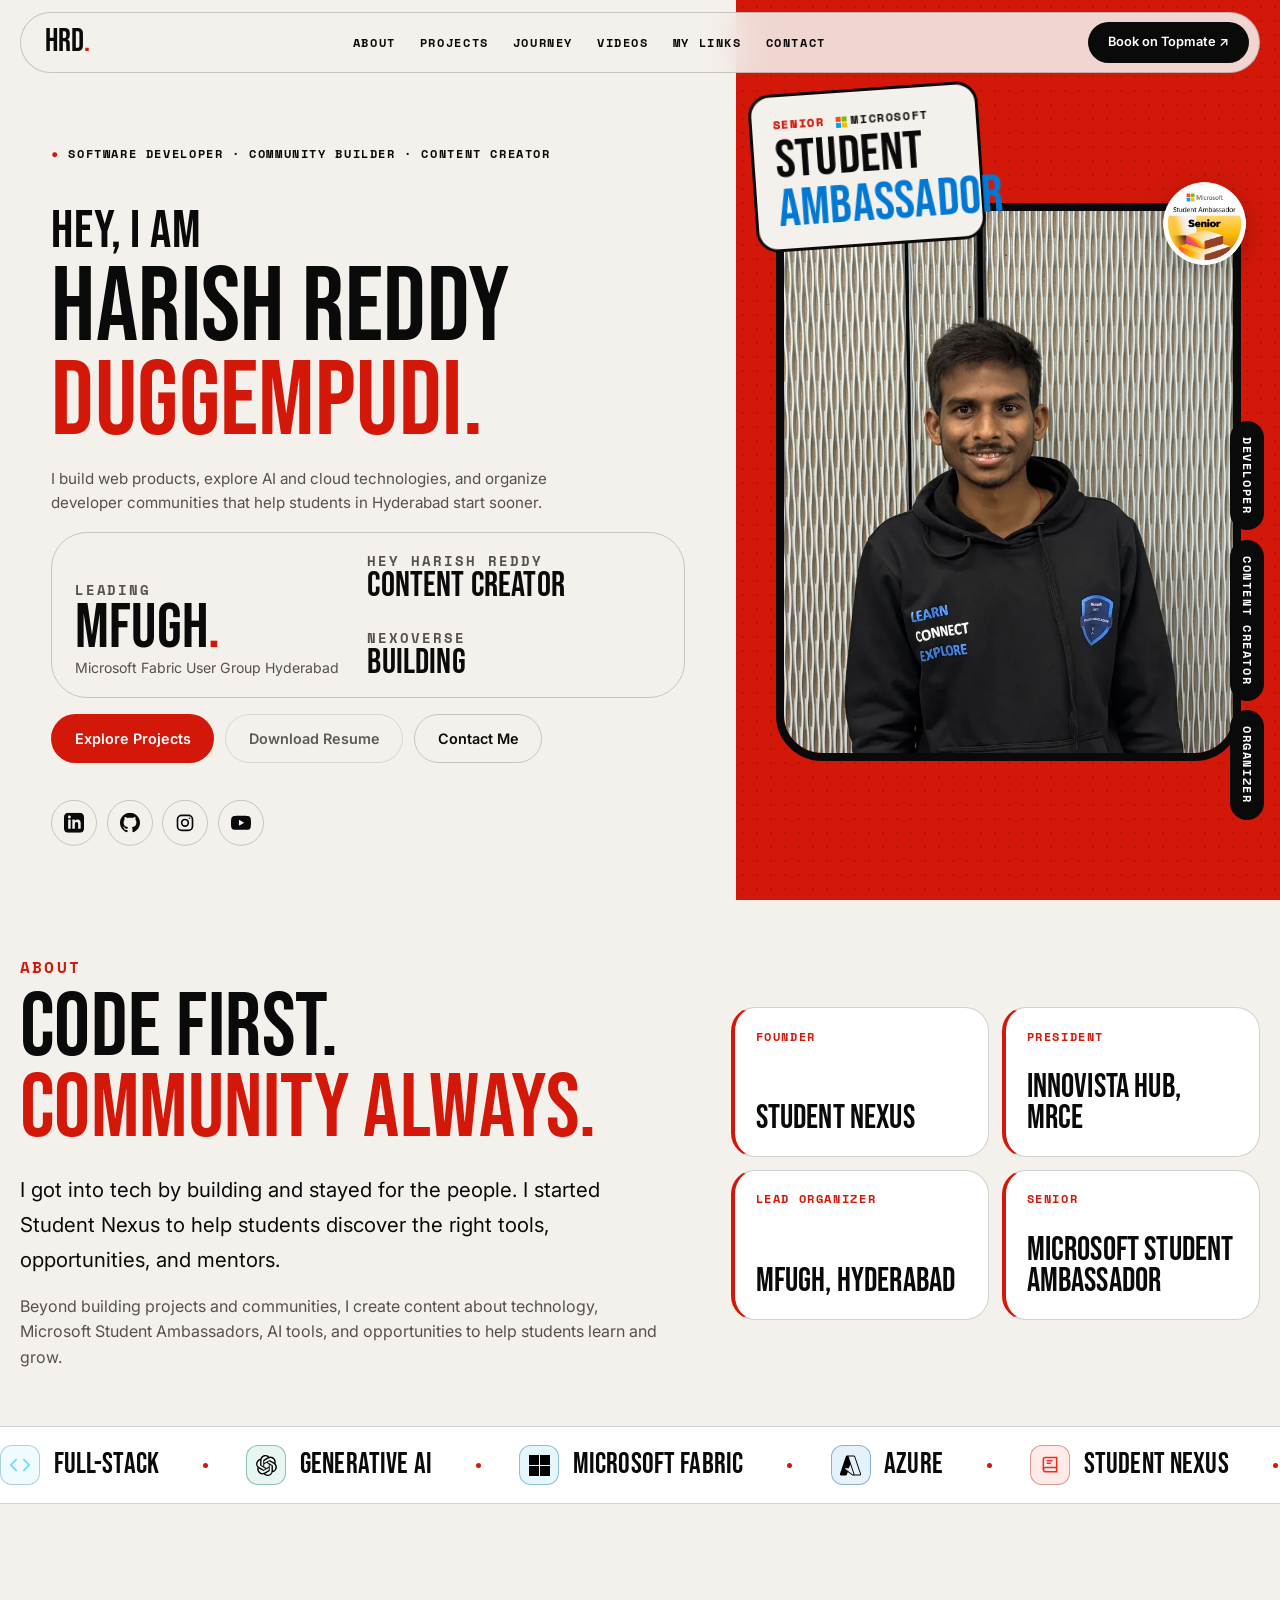
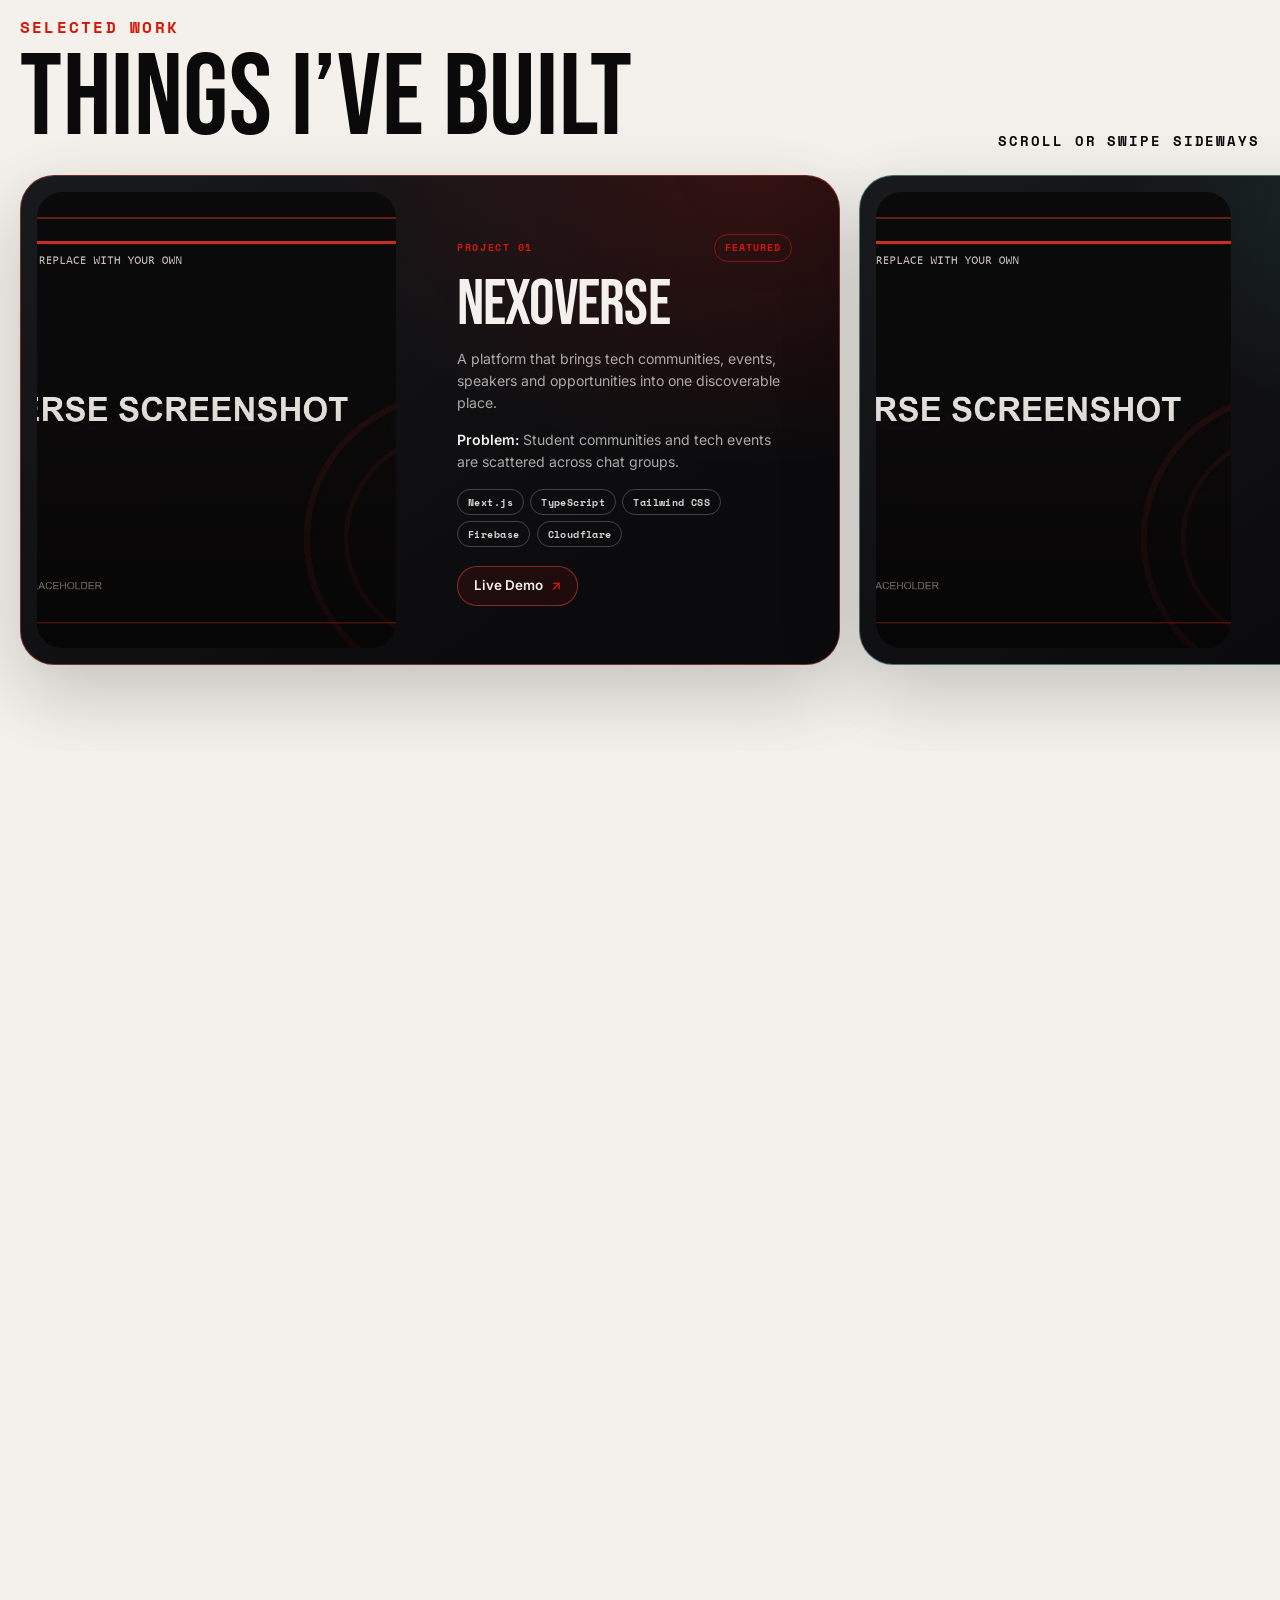
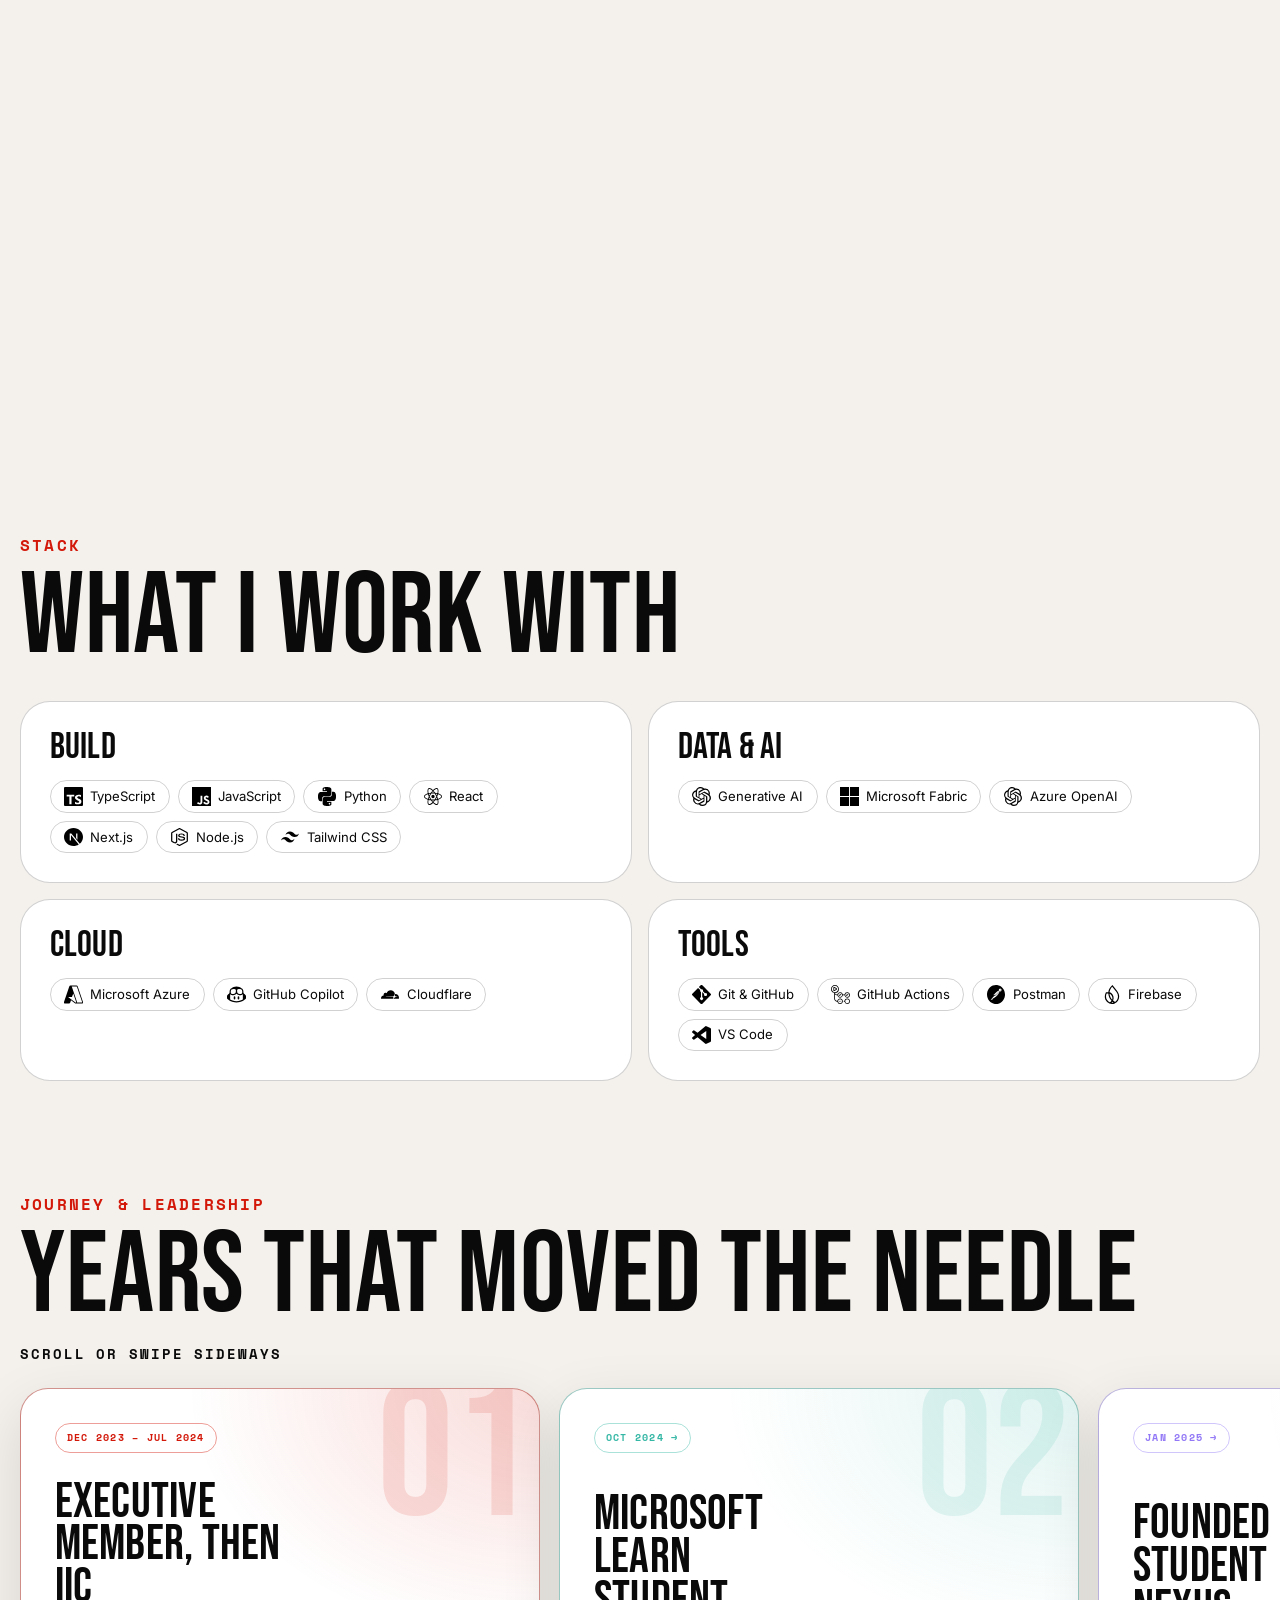
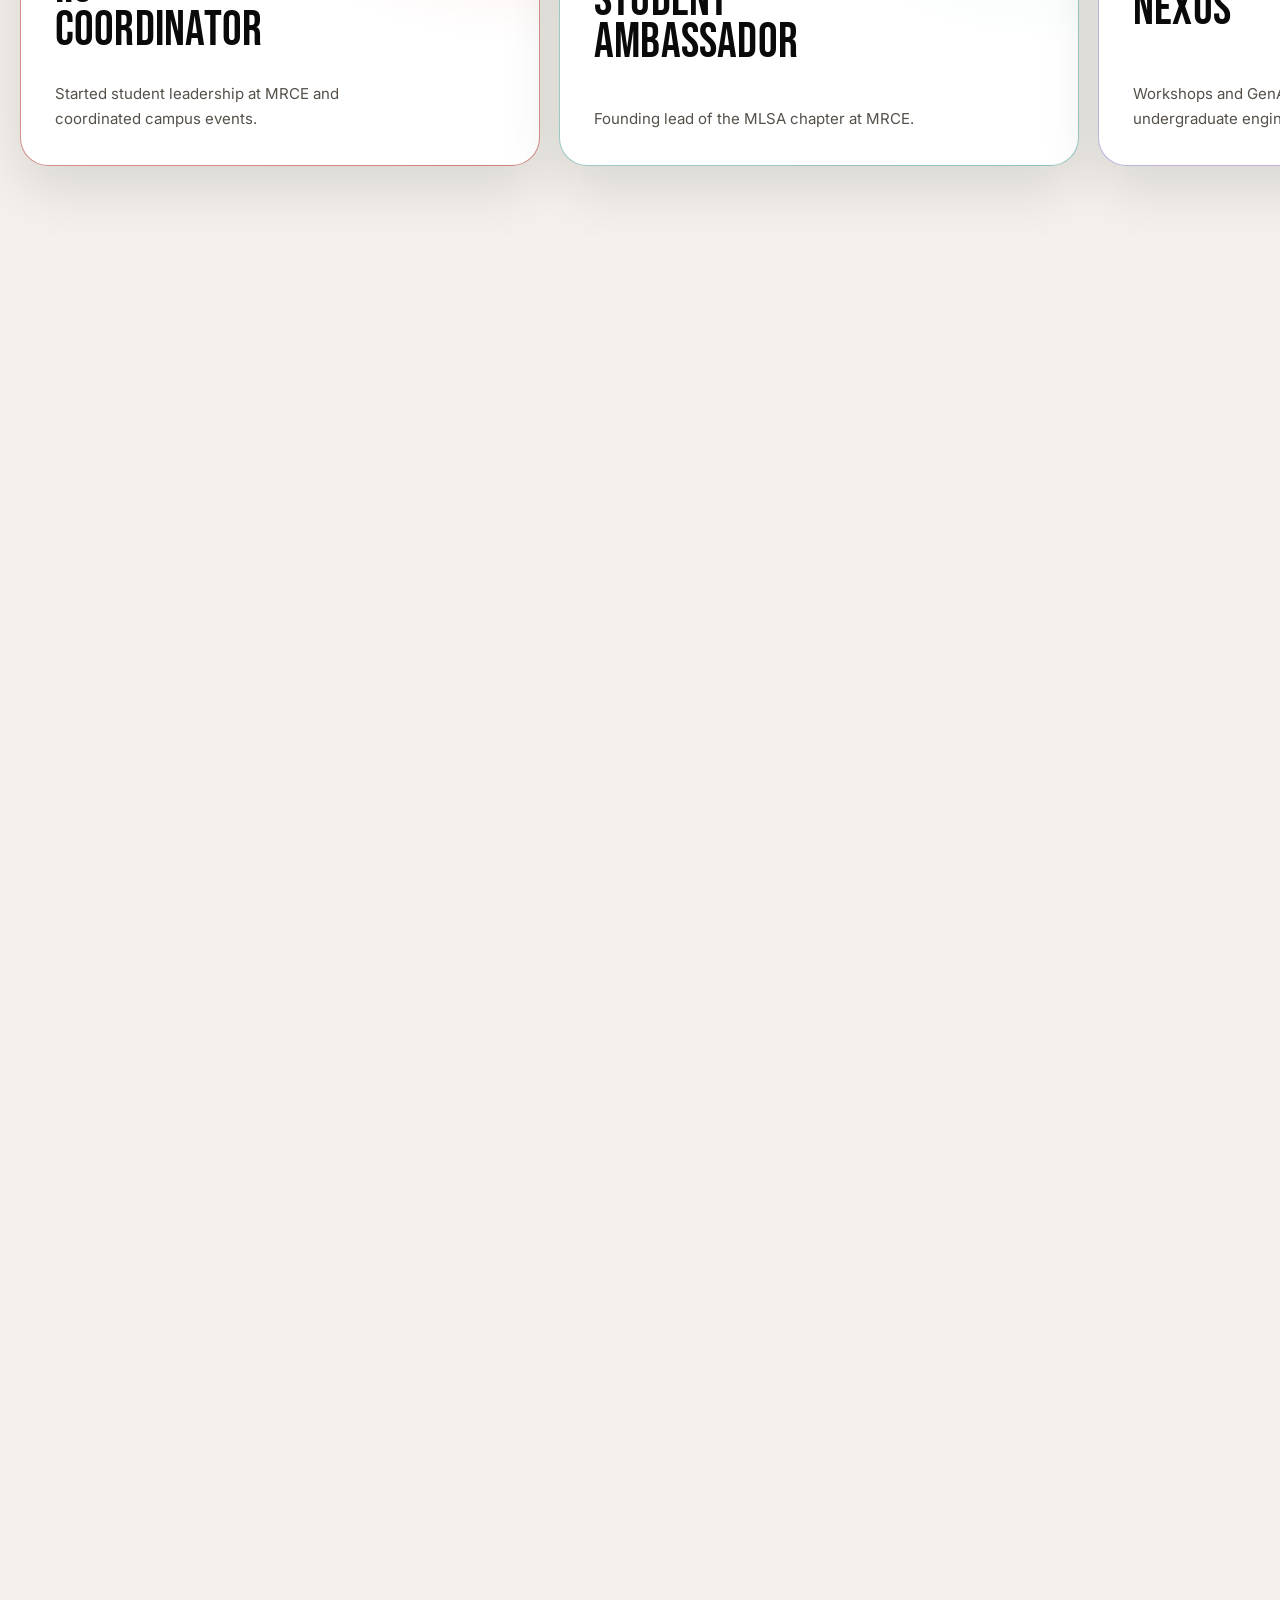
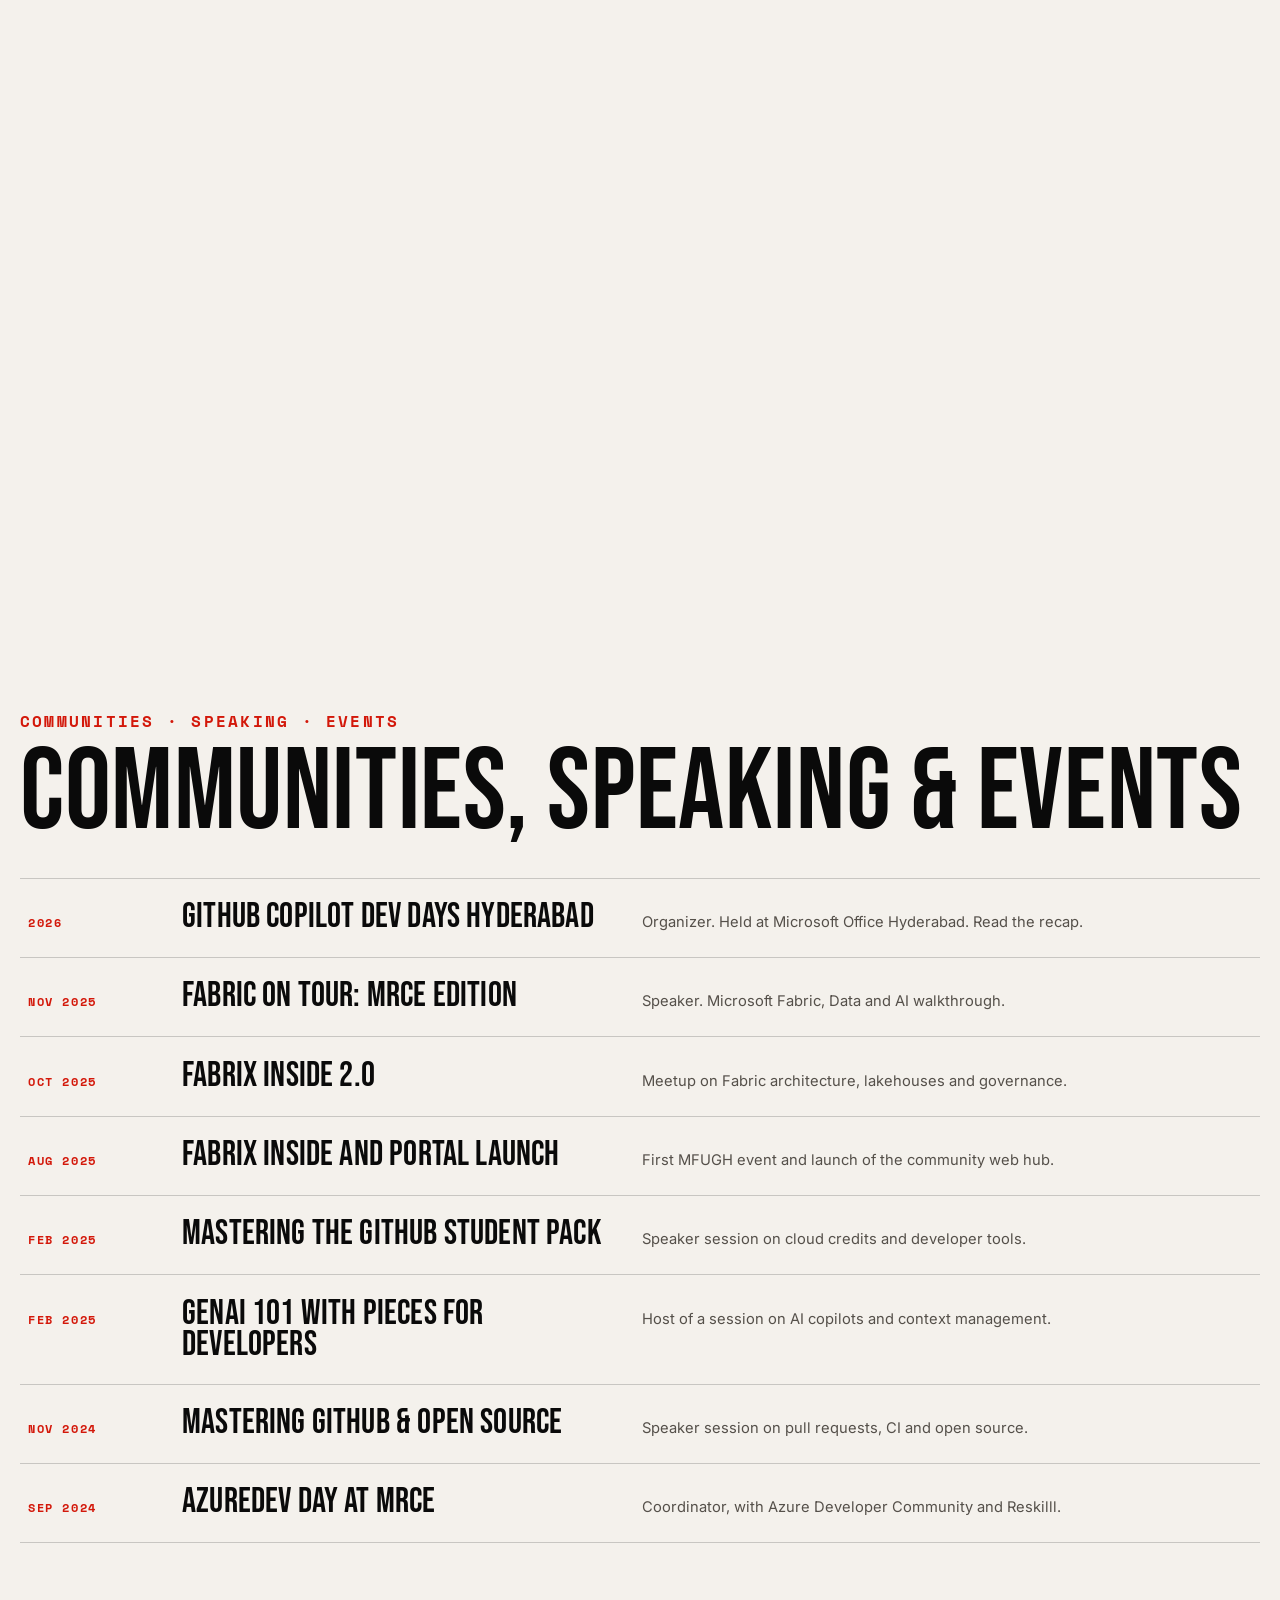
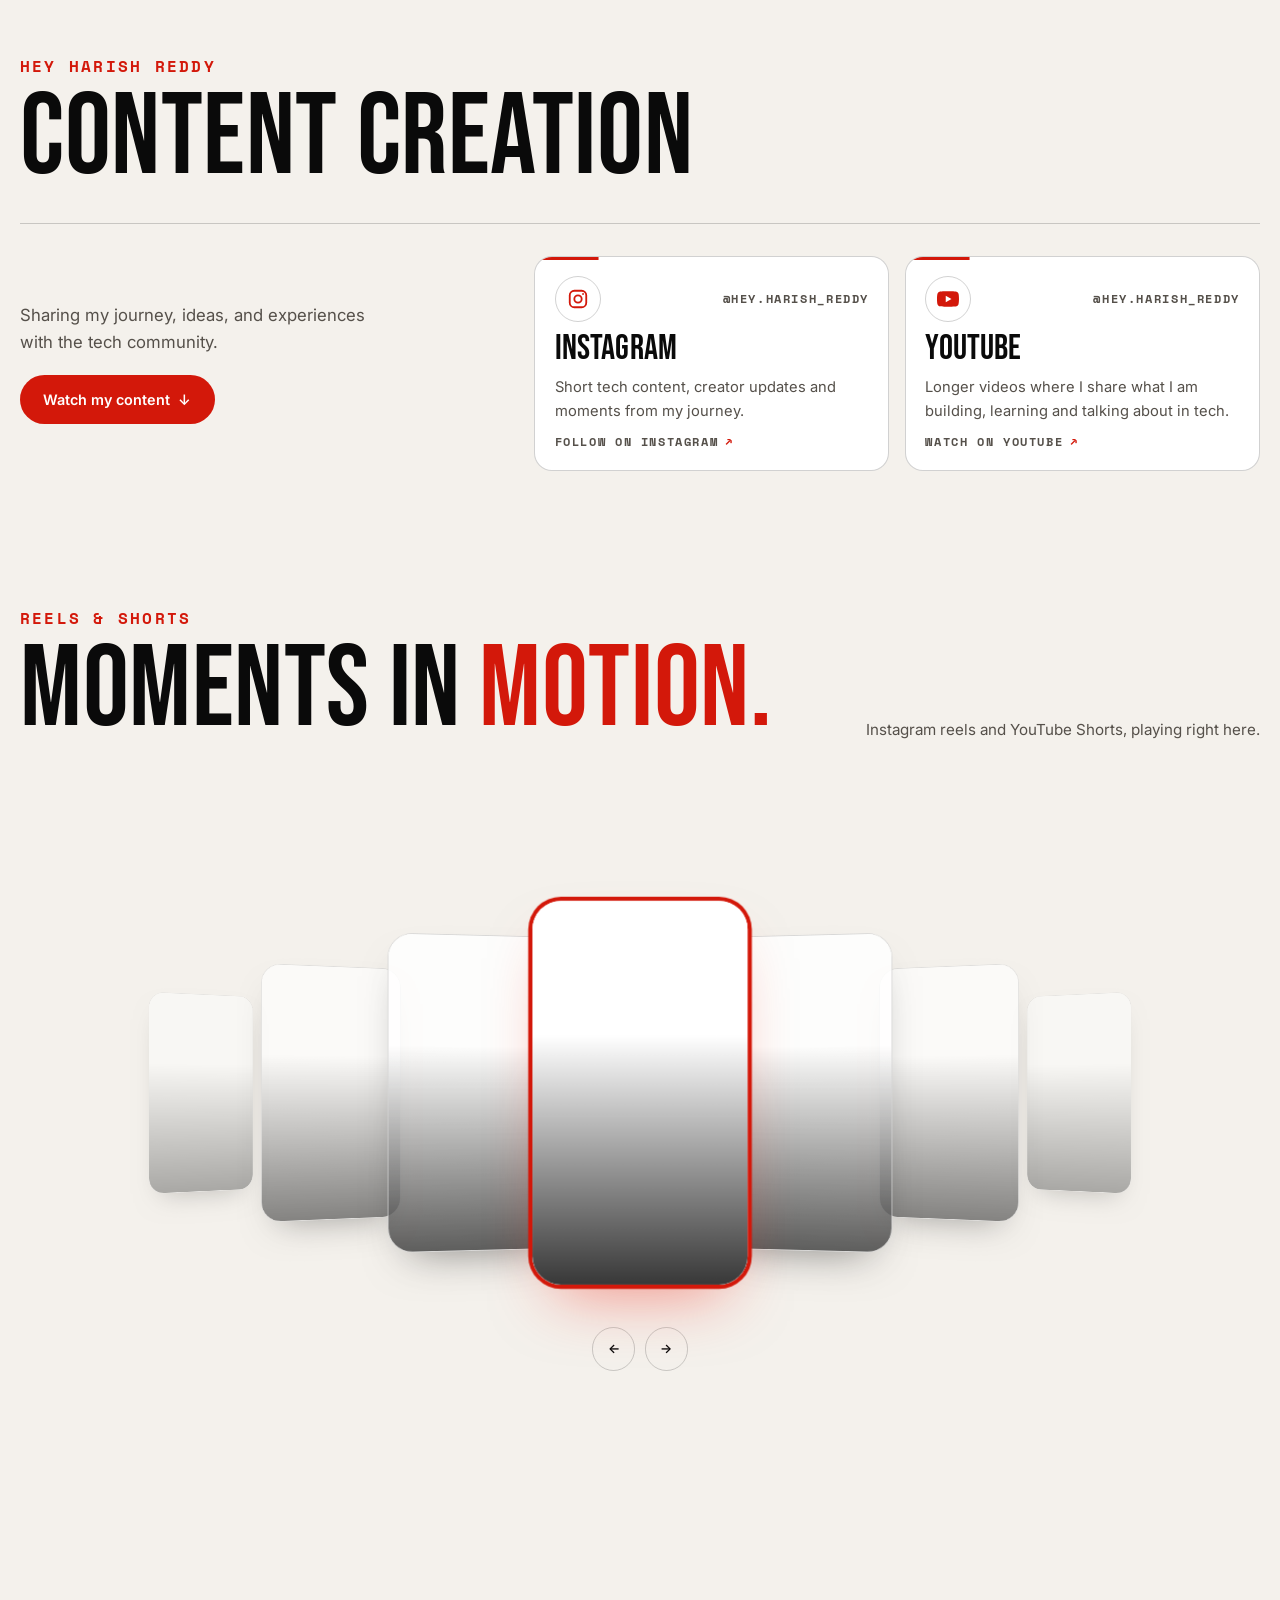
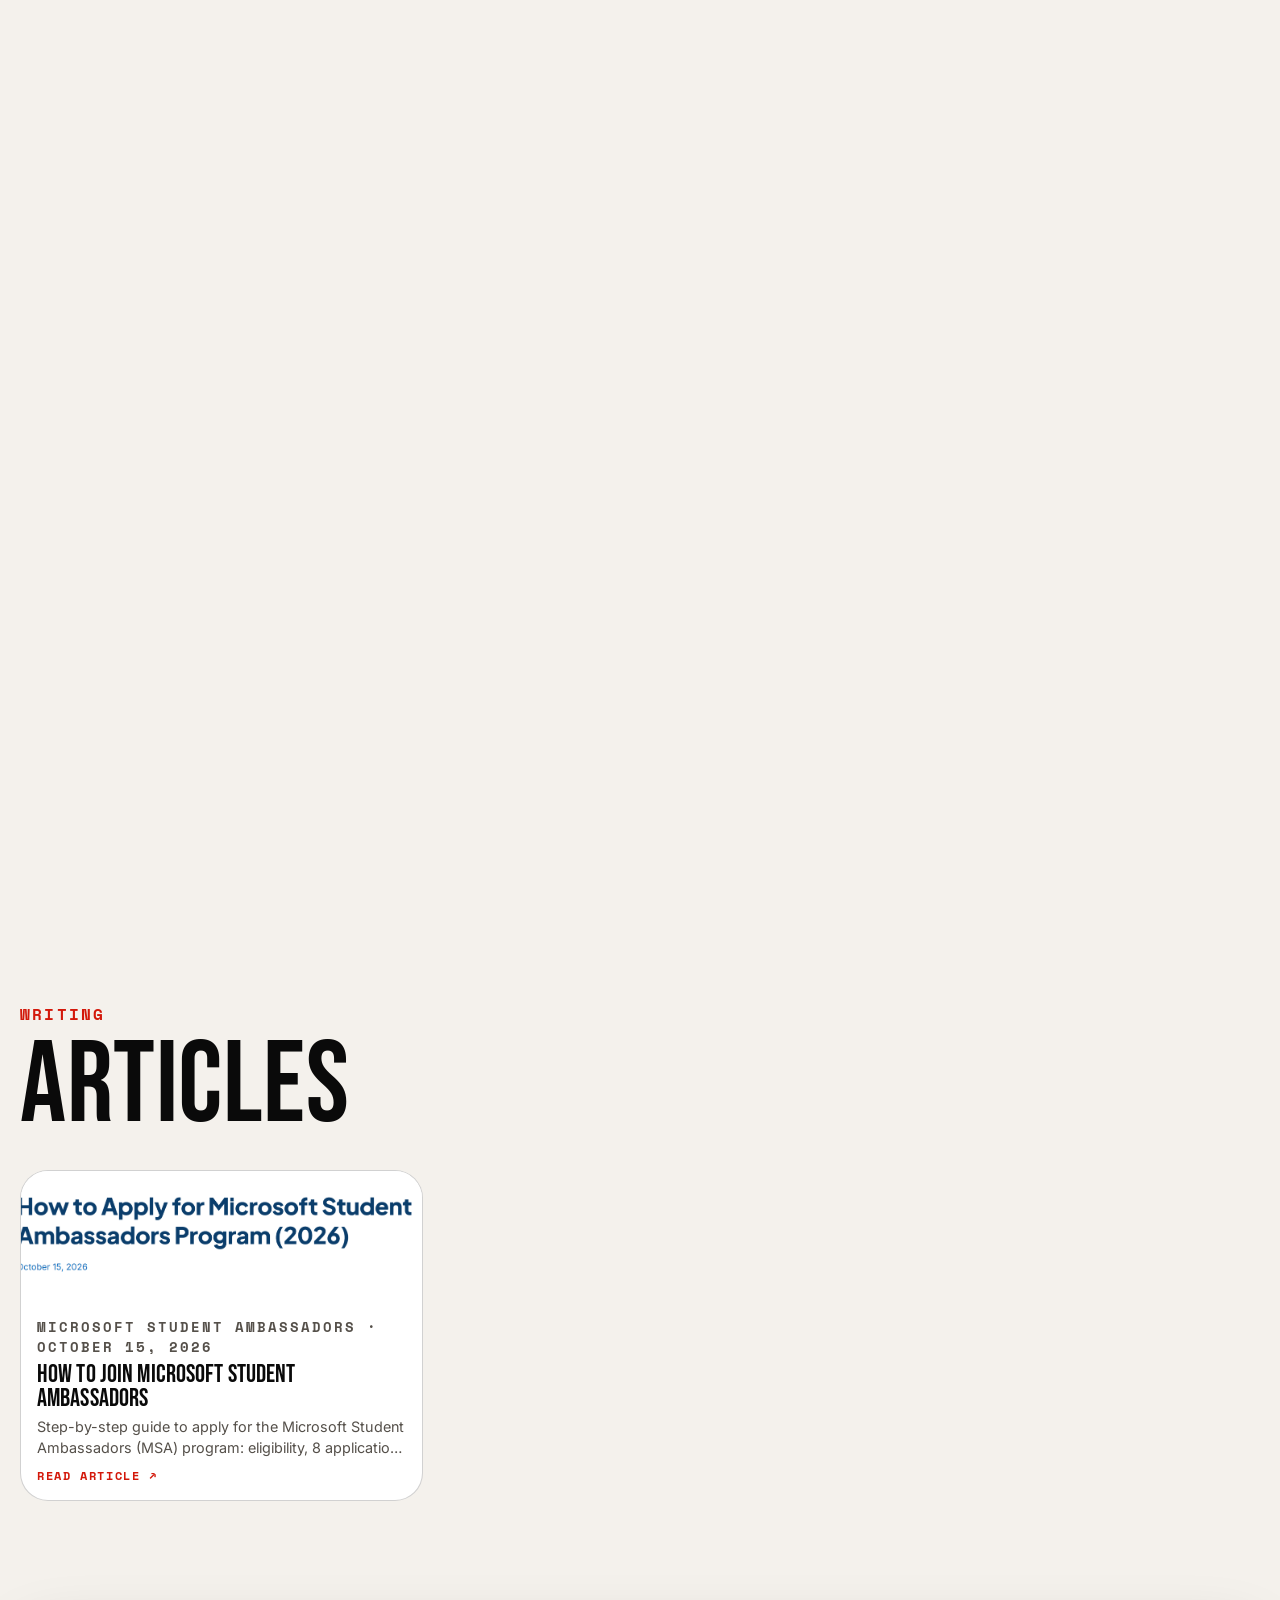
==== commit 3c27a199: "Add link pages to portfolio navigation Co-authored-by: Copilot <223556219+Copilot@users.noreply.gith" ====
--- a/index.html
+++ b/index.html
@@ -130,6 +130,17 @@
 .track{display:flex;gap:1.2rem;width:max-content;padding-inline:max(20px,calc((100vw - 1240px)/2));will-change:transform}
 .tc{width:min(540px,82vw);height:clamp(290px,46vh,420px);border:1px solid var(--line);border-left:4px solid var(--red);border-radius:30px;background:var(--card);padding:1.7rem;display:flex;flex-direction:column;justify-content:space-between;scroll-snap-align:start}
 .tc h3{font-size:clamp(2.4rem,5vw,3.8rem)}.tc p{color:var(--mute);font-size:.92rem}
+#track{counter-reset:journey-step}
+#track>.tc:not(.k){--journey-accent:var(--red);counter-increment:journey-step;position:relative;isolation:isolate;overflow:hidden;width:min(520px,78vw);height:clamp(350px,42vh,390px);padding:clamp(1.4rem,3vw,2.1rem);border:1px solid color-mix(in srgb,var(--journey-accent) 34%,var(--line));border-radius:28px;background:radial-gradient(ellipse at 100% 0%,color-mix(in srgb,var(--journey-accent) 15%,transparent),transparent 48%),var(--card);box-shadow:0 20px 60px rgba(0,0,0,.12);transition:transform .3s,border-color .3s,box-shadow .3s}
+#track>.tc:nth-child(5n+2){--journey-accent:#35b7a5}
+#track>.tc:nth-child(5n+3){--journey-accent:#9278f6}
+#track>.tc:nth-child(5n+4){--journey-accent:#e9a34a}
+#track>.tc:nth-child(5n+5){--journey-accent:#62a9f5}
+#track>.tc:not(.k)::before{content:counter(journey-step,decimal-leading-zero);position:absolute;z-index:-1;right:.5rem;top:-1.7rem;color:color-mix(in srgb,var(--journey-accent) 12%,transparent);font:400 clamp(8rem,15vw,12rem)/1 'Bebas Neue',Impact,sans-serif;pointer-events:none}
+#track>.tc:not(.k)>p:first-child{align-self:flex-start;padding:.42rem .7rem;border:1px solid color-mix(in srgb,var(--journey-accent) 42%,transparent);border-radius:99px;color:var(--journey-accent);font-size:.65rem;letter-spacing:.12em}
+#track>.tc:not(.k) h3{max-width:12ch;font-size:clamp(2.4rem,3.8vw,3.2rem);line-height:.88}
+#track>.tc:not(.k)>p:last-child{max-width:36ch;color:var(--mute);font-size:.94rem;line-height:1.65}
+#track>.tc:not(.k):hover{transform:translateY(-6px);border-color:var(--journey-accent);box-shadow:0 28px 70px rgba(0,0,0,.22),0 0 30px color-mix(in srgb,var(--journey-accent) 12%,transparent)}
 .hd{display:flex;justify-content:space-between;align-items:end;gap:1rem;flex-wrap:wrap}.hd h2{margin-bottom:0}
 .sig{background:var(--red);color:#0a0a0a;border-radius:48px;margin:0 12px;padding:clamp(3rem,7vw,6rem) 0}
 .sig h2{margin-top:0}
@@ -199,6 +210,7 @@
 .sk p{display:flex;flex-wrap:wrap;gap:.5rem}
 .sk em{font-style:normal;border:1px solid var(--line);border-radius:99px;padding:.3rem .85rem;font-size:.82rem;display:inline-flex;align-items:center;gap:.45rem}
 .skill-icon{width:1.15rem;height:1.15rem;object-fit:contain;flex:none}
+@media(prefers-color-scheme:dark){#skills .skill-icon{filter:brightness(0) invert(1)}}
 .menu-topmate{display:none}
 .mentoring-panel{position:relative;isolation:isolate;overflow:hidden;padding:clamp(1.5rem,4vw,3.5rem);border:1px solid rgba(241,44,28,.38);border-radius:30px;background:var(--panel);box-shadow:0 24px 64px rgba(0,0,0,.18)}
 .mentoring-panel::before{content:"";position:absolute;z-index:-1;width:clamp(240px,38vw,480px);aspect-ratio:1;top:-55%;right:-7%;border:1px solid rgba(241,44,28,.18);border-radius:50%;box-shadow:0 0 0 32px rgba(241,44,28,.025),0 0 0 64px rgba(241,44,28,.02);pointer-events:none}
@@ -278,12 +290,36 @@
 .partner img,.partner-mark{width:40px;height:40px;object-fit:contain}
 .partner-mark{display:grid;place-items:center;border-radius:12px;background:var(--red);color:#0a0a0a;font:700 .95rem/1 'Space Mono',ui-monospace,monospace;letter-spacing:-.06em}
 .tc.k{background:var(--red);color:#0a0a0a;border:0;align-items:center;justify-content:center;font-size:4rem}
-.track .proj{flex:none;display:grid;grid-template-columns:minmax(0,1fr) minmax(0,1fr);width:min(760px,86vw);height:clamp(380px,calc(100vh - 19rem),620px);scroll-snap-align:start}
-.track .proj.big{width:min(960px,90vw);grid-template-columns:1fr 1fr}
-.track .proj .shot{align-self:center;flex:none;width:calc(100% - 2rem);aspect-ratio:16/10;min-height:0;margin:1rem;border-radius:22px}
-.track .proj.big .shot{border:3px solid #0a0a0a}
-.track .pb{flex:none;padding:1.4rem 1.6rem}.track .pb h3{font-size:2.8rem}.track .proj.big .pb{padding:1.8rem 1rem 1.8rem 1.8rem;justify-content:center}
-.track .proj.big .pb h3{font-size:clamp(3.4rem,6vw,5.2rem)}
+.track .proj,.track .proj.big{--proj-accent:var(--red);position:relative;isolation:isolate;flex:none;display:grid;grid-template-columns:minmax(0,1.05fr) minmax(0,.95fr);gap:clamp(1rem,2.4vw,2rem);width:min(740px,78vw);height:clamp(350px,calc(100vh - 23rem),490px);padding:clamp(.7rem,1.4vw,1rem);scroll-snap-align:start;border:1px solid color-mix(in srgb,var(--proj-accent) 34%,rgba(255,255,255,.18));border-radius:34px;background:radial-gradient(ellipse at 90% 0%,color-mix(in srgb,var(--proj-accent) 18%,transparent),transparent 42%),linear-gradient(145deg,#191a1d,#0b0b0d 75%);color:#f4f1ec;box-shadow:0 28px 80px rgba(0,0,0,.2);transition:border-color .3s,box-shadow .3s}
+.track .proj:nth-child(5n+2){--proj-accent:#5ad4c5}
+.track .proj:nth-child(5n+3){--proj-accent:#9e8cff}
+.track .proj:nth-child(5n+4){--proj-accent:#f2b66d}
+.track .proj:nth-child(5n+5){--proj-accent:#7ab8ff}
+.track .proj:hover{border-color:var(--proj-accent);box-shadow:0 32px 90px rgba(0,0,0,.3),0 0 36px color-mix(in srgb,var(--proj-accent) 14%,transparent)}
+.track .proj.big{width:min(820px,82vw);grid-template-columns:minmax(0,.95fr) minmax(0,1.05fr)}
+.track .proj .shot{position:relative;isolation:isolate;align-self:stretch;flex:none;width:100%;height:100%;min-height:0;margin:0;aspect-ratio:auto;overflow:hidden;border:0;border-radius:25px;background:var(--panel)}
+.track .proj .shot::after{content:"";position:absolute;inset:35% 0 0;background:linear-gradient(180deg,transparent,rgba(0,0,0,.42));pointer-events:none}
+.track .proj .shot img{transition:transform .65s cubic-bezier(.2,.8,.2,1),filter .4s}
+.track .proj:hover .shot img{transform:scale(1.035);filter:saturate(1.08)}
+.track .pb,.track .proj.big .pb{position:relative;min-width:0;flex:none;padding:clamp(1rem,2.4vw,2rem);justify-content:center;gap:clamp(.6rem,1.3vw,1rem)}
+.track .proj-kicker{display:flex;align-items:center;justify-content:space-between;gap:.6rem;color:var(--proj-accent);font-size:.62rem;letter-spacing:.16em}
+.track .proj-kicker span:last-child{padding:.38rem .65rem;border:1px solid color-mix(in srgb,var(--proj-accent) 42%,transparent);border-radius:99px;letter-spacing:.1em}
+.track .proj.big .pb .proj-kicker{color:var(--proj-accent)}
+.track .proj.big .pb .proj-kicker span:last-child{border-color:color-mix(in srgb,var(--proj-accent) 55%,transparent)}
+.track .pb h3,.track .proj.big .pb h3{font-size:clamp(2.7rem,5vw,4.6rem);line-height:.84;letter-spacing:-.015em}
+.track .pb>p:not(.m){color:rgba(244,241,236,.68);font-size:clamp(.84rem,1.1vw,.98rem);line-height:1.55}
+.track .proj.big .pb>p:not(.m){color:rgba(244,241,236,.68)}
+.track .proj.big .pb>p b{color:#f4f1ec}
+.track .pb .st{margin:0}
+.track .proj-stack{display:flex;flex-wrap:wrap;gap:.4rem}
+.track .proj-stack span{padding:.34rem .62rem;border:1px solid rgba(255,255,255,.22);border-radius:99px;color:rgba(244,241,236,.86);font:700 .63rem/1.3 'Space Mono',ui-monospace,monospace;letter-spacing:.04em}
+.track .pl{gap:.5rem;padding-top:.15rem}
+.track .pl a{gap:.5rem;border-color:color-mix(in srgb,var(--proj-accent) 45%,rgba(255,255,255,.18));background:color-mix(in srgb,var(--proj-accent) 10%,transparent);color:#f4f1ec;font-size:.84rem;transition:background .2s,color .2s,border-color .2s,transform .2s}
+.track .pl a::after{content:"↗";color:var(--proj-accent)}
+.track .pl a:hover{transform:translateY(-2px);background:var(--proj-accent);color:#0a0a0a;border-color:var(--proj-accent)}
+.track .pl a:hover::after{color:inherit}
+.track .proj.big .pl a{border-color:color-mix(in srgb,var(--proj-accent) 45%,rgba(255,255,255,.18))}
+.track .proj.big .pl a:hover{background:var(--proj-accent);color:#0a0a0a;border-color:var(--proj-accent)}
 @media(max-height:780px) and (min-width:901px){.track .proj.big .pb{padding:1rem 1rem 1rem 1.4rem;gap:.45rem}.track .pb h3{font-size:2.2rem}.track .proj.big .pb h3{font-size:3rem}.track .pb p{font-size:.86rem}.track .pb{padding:1rem 1.3rem}}
 .track .tc.k.end{height:auto;align-self:stretch;width:min(320px,70vw)}
 .icons{display:flex;gap:.6rem;flex-wrap:wrap}
@@ -331,16 +367,8 @@
 .rv-stage.dragging .rv-card.on iframe{pointer-events:none}
 .rv-ph{position:absolute;inset:0;display:grid;place-items:center;color:var(--red)}
 .rv-ph svg{width:56px;height:56px}
-.rv-info{position:absolute;z-index:2;left:.9rem;right:.9rem;bottom:3.4rem;color:#fff;pointer-events:none;text-shadow:0 1px 8px rgba(0,0,0,.6)}
-.rv-info h3{font-size:clamp(1.3rem,2vw,1.8rem);line-height:.95;display:-webkit-box;-webkit-line-clamp:2;-webkit-box-orient:vertical;overflow:hidden}
-.rv-info .m{font-size:.6rem;margin-top:.35rem;color:rgba(255,255,255,.8)}
 .rv-media::after{content:"";position:absolute;z-index:1;inset:35% 0 0;background:linear-gradient(transparent,rgba(0,0,0,.78));pointer-events:none}
-.rv-card.on.ig.embedded .rv-info{display:none}
-.rv-ig-prompt{position:absolute;inset:0;display:none;place-content:center;justify-items:center;gap:.6rem;color:rgba(255,255,255,.72);font:600 .68rem/1.3 Inter,system-ui,sans-serif;text-align:center}
-.rv-ig-prompt svg{width:38px;height:38px;color:var(--red)}
-.rv-card.ig.no-thumb .rv-ig-prompt{display:grid}
 .rv-card.ig.no-thumb .rv-ph{display:none}
-.rv-card.ig.embedded .rv-ig-prompt{display:none}
 .rv-platforms{position:absolute;z-index:3;left:.8rem;right:.8rem;bottom:.8rem;display:flex;flex-direction:column;align-items:flex-start;gap:.35rem}
 .rv-platform{display:inline-flex;align-items:center;gap:.45rem;min-height:36px;padding:.35rem .7rem;border:1px solid rgba(255,255,255,.25);border-radius:99px;background:rgba(18,18,18,.78);backdrop-filter:blur(8px);color:#fff;font:600 .67rem/1.2 Inter,system-ui,sans-serif;text-decoration:none;transition:background .2s,border-color .2s}
 .rv-platform:hover,.rv-platform:focus-visible,.rv-mute:hover{background:var(--red);border-color:var(--red)}
@@ -362,7 +390,7 @@
 @media(max-width:900px){footer nav ul{display:flex;position:static;flex-direction:row;flex-wrap:wrap;justify-content:center;background:none;border:0;border-radius:0;padding:0}footer nav ul a{min-height:44px;padding:0 .4rem}}
 @media(prefers-reduced-motion:reduce){.rv-card,.rv-platform,.rv-mute{transition:none!important}.rv-card{transform:translate(-50%,-50%) translateX(calc(var(--d,0)*var(--cw)*.84)) scale(calc(1 - var(--ad,0)*.14))}}
 @media(prefers-reduced-motion:reduce){.rv-sticky{position:static;min-height:0;padding:5rem 0 var(--section-y)}}
-@media(max-width:600px){.rv-stage{--cw:clamp(135px,40vw,175px);height:calc(var(--cw)*1.78 + 54px)}.rv-platforms{left:.65rem;right:.65rem;bottom:.65rem}}
+@media(max-width:600px){.rv-stage{--cw:clamp(160px,46vw,195px);height:calc(var(--cw)*1.78 + 54px)}.rv-platforms{left:.65rem;right:.65rem;bottom:.65rem}}
 @media(max-width:1000px){.reels{grid-template-columns:repeat(2,1fr)}.blogs{grid-template-columns:repeat(2,1fr)}.proj.big{grid-template-columns:minmax(0,1fr)}}
 @media(max-width:900px){
 nav ul{display:none;position:absolute;top:calc(100% + 8px);left:0;right:0;flex-direction:column;gap:0;background:var(--panel);border:1px solid var(--line);border-radius:28px;padding:.6rem}
@@ -386,7 +414,7 @@
 /* mobile: keep the desktop scroll-driven sideways track (pinned section), sized for phones */
 .sticky{height:100vh;height:100dvh;padding-top:4.5rem;gap:1rem}
 .track{padding-inline:20px}
-.track .proj,.track .proj.big{height:auto;grid-template-columns:minmax(0,1fr);width:min(86vw,560px)}.track .proj .shot{align-self:stretch;width:calc(100% - 1.6rem);flex:none;aspect-ratio:16/9;min-height:0;margin:.8rem .8rem 0}.track .proj .pb{padding:1.1rem 1.2rem}
+.track .proj,.track .proj.big{height:auto;grid-template-columns:minmax(0,1fr);width:min(90vw,580px)}.track .proj .shot{align-self:stretch;width:100%;height:auto;flex:none;aspect-ratio:16/9;min-height:0;margin:0;border-radius:22px}.track .proj .pb{padding:1.1rem 1.2rem}
 .track .pb{padding:1rem 1.2rem}.track .pb h3,.track .proj.big .pb h3{font-size:2.2rem}.track .pb p{font-size:.84rem}
 footer{justify-content:center;text-align:center;border-radius:30px}.dist{grid-template-columns:minmax(0,1fr)}.partners{grid-template-columns:repeat(2,minmax(0,1fr))}.partners div{font-size:1.4rem}.dist .big{overflow-wrap:anywhere}
 }
@@ -448,7 +476,7 @@
 <header><nav aria-label="Main">
 <a href="#home" class="logo d" aria-label="Harish Reddy Duggempudi, home">HRD<span class="red">.</span></a>
 <ul class="m" id="menu">
-<li class="nav-compact"><a href="#about">About</a></li><li class="nav-compact"><a href="#projects">Projects</a></li><li class="nav-secondary"><a href="#skills">Stack</a></li><li class="nav-compact"><a href="#journey">Journey</a></li><li class="nav-secondary"><a href="#events">Events</a></li><li class="nav-secondary"><a href="#content">Content</a></li><li class="nav-compact"><a href="#videos">Videos</a></li><li class="nav-secondary"><a href="#blogs">Articles</a></li><li class="nav-secondary"><a href="#partners">Communities</a></li><li class="nav-secondary"><a href="#gallery">Gallery</a></li><li class="nav-compact"><a href="#contact">Contact</a></li>
+<li class="nav-compact"><a href="#about">About</a></li><li class="nav-compact"><a href="#projects">Projects</a></li><li class="nav-compact"><a href="#journey">Journey</a></li><li class="nav-compact"><a href="#videos">Videos</a></li><li class="nav-compact"><a href="links.html">My Links</a></li><li class="nav-compact"><a href="#contact">Contact</a></li>
 <li class="menu-topmate"><a href="https://topmate.io/harish_reddy_duggempudi" target="_blank" rel="noopener noreferrer">Mentoring ↗</a></li>
 </ul>
 <div class="nr">
@@ -624,7 +652,7 @@
 
 <footer>
 <span class="logo d">HRD<span class="red">.</span></span>
-<nav aria-label="Footer"><ul class="m"><li><a href="#about">About</a></li><li><a href="#projects">Projects</a></li><li><a href="#skills">Skills</a></li><li><a href="#journey">Journey</a></li><li><a href="#videos">Videos</a></li><li><a href="#mentoring">Mentoring</a></li><li><a href="#contact">Contact</a></li></ul></nav>
+<nav aria-label="Footer"><ul class="m"><li><a href="#about">About</a></li><li><a href="#projects">Projects</a></li><li><a href="#journey">Journey</a></li><li><a href="#videos">Videos</a></li><li><a href="links.html">All Links</a></li><li><a href="socials.html">My Social</a></li><li><a href="#contact">Contact</a></li></ul></nav>
 <ul id="footSocials" class="icons" style="list-style:none" aria-label="Social links"></ul>
 <span class="m">© <span id="yr">2026</span> Harish Reddy Duggempudi</span>
 </footer>
@@ -683,7 +711,8 @@
  {instagram:'https://www.instagram.com/reel/DQ9kgVHk-05/',title:'',sub:'Hey Harish Reddy · @hey.harish_reddy'},
  {instagram:'https://www.instagram.com/reel/DWb2KBFiXJJ/',title:'',sub:'Microsoft Fabric UG Hyderabad · @msftfabricughyd'},
  {instagram:'https://www.instagram.com/reel/DWbW-3nCdNS/',title:'',sub:'Microsoft Fabric UG Hyderabad · @msftfabricughyd'},
- {instagram:'https://www.instagram.com/reel/DVnodypCc0v/',title:'',sub:'Microsoft Fabric UG Hyderabad · @msftfabricughyd'}
+ {instagram:'https://www.instagram.com/reel/DVnodypCc0v/',title:'',sub:'Microsoft Fabric UG Hyderabad · @msftfabricughyd'},
+ {instagram:'https://www.instagram.com/reel/Deo60ywTYxF/',title:'',sub:''}
 ];
 // Add only real published articles: {url,title,excerpt,date,tag,cover,alt}
 // cover: a local path (assets/blog/<name>.jpg). Shown at 16:9, cropped to fit.
@@ -755,12 +784,13 @@
   for(let i=0;i<4;i++)items.forEach(item=>{html+=`<span class="mq-item d"><span class="mq-icon" style="--mq-accent:${item.color}">${item.icon}</span><span>${item.name}</span></span>`});
   $('#mq').innerHTML=html;
 })();
-$('#projectList').innerHTML=PROJECTS.map(p=>{
+$('#projectList').innerHTML=PROJECTS.map((p,index)=>{
   const links=(p.live?`<a href="${p.live}" ${ext}>Live Demo<span class="visually-hidden"> of ${esc(p.name)}</span></a>`:'')+(p.repo?`<a href="${p.repo}" ${ext}>GitHub</a>`:'');
-  return `<article class="proj${p.featured?' big':''}"><div class="shot">${img('assets/projects/'+p.slug+'.webp','Temporary placeholder artwork for '+p.name+'; not a product screenshot','width="1280" height="800"')}</div>
-  <div class="pb">${p.featured?'<p class="m red">Featured project</p>':''}<h3 class="d">${esc(p.name)}</h3><p>${esc(p.desc)}</p>
+  const stack=p.stack.split(',').map(tech=>`<span>${esc(tech.trim())}</span>`).join('');
+  return `<article class="proj${p.featured?' big':''}" data-project="${String(index+1).padStart(2,'0')}"><div class="shot">${img('assets/projects/'+p.slug+'.webp','Temporary placeholder artwork for '+p.name+'; not a product screenshot','width="1280" height="800"')}</div>
+  <div class="pb"><p class="proj-kicker m"><span>PROJECT ${String(index+1).padStart(2,'0')}</span><span>${p.featured?'FEATURED':'SELECTED BUILD'}</span></p><h3 class="d">${esc(p.name)}</h3><p>${esc(p.desc)}</p>
   ${p.problem?`<p><b>Problem:</b> ${esc(p.problem)}</p>`:''}${p.role?`<p><b>My role:</b> ${esc(p.role)}</p>`:''}
-  <p class="m st">${esc(p.stack)}</p>${links?`<div class="pl">${links}</div>`:''}</div></article>`;
+  <div class="proj-stack" aria-label="Technology stack">${stack}</div>${links?`<div class="pl">${links}</div>`:''}</div></article>`;
 }).join('')+'<div class="tc k d end">More coming →</div>';
 
 $('#eventList').innerHTML=EVENTS.map(e=>{
@@ -829,12 +859,11 @@
   stage.innerHTML=items.map((item,index)=>{
     const platform=item.embed==='youtube'||(!item.embed&&item.yt)?'YouTube':'Instagram';
     const thumb=item.thumbnail?`<img src="${esc(item.thumbnail)}" alt="" width="720" height="1280" loading="lazy" decoding="async">`:'';
-    return `<article class="rv-card${platform==='YouTube'?' yt':' ig'}${item.thumbnail?'':' no-thumb'}" data-i="${index}" tabindex="0" aria-label="${esc(item.title||'Instagram Reel')}">
-<div class="rv-media"><div class="rv-ph">${ICONS[platform]}</div>${thumb}${platform==='Instagram'?`<div class="rv-ig-prompt" aria-hidden="true">${ICONS.Instagram}<span>Open on Instagram to watch</span></div><span class="rv-drag-edge left" aria-hidden="true"></span><span class="rv-drag-edge right" aria-hidden="true"></span>`:''}</div>
+    return `<article class="rv-card${platform==='YouTube'?' yt':' ig'}${item.thumbnail?'':' no-thumb'}" data-i="${index}" tabindex="0" aria-label="${esc(item.title||'Video')}">
+<div class="rv-media"><div class="rv-ph">${ICONS[platform]}</div>${thumb}${platform==='Instagram'?'<span class="rv-drag-edge left" aria-hidden="true"></span><span class="rv-drag-edge right" aria-hidden="true"></span>':''}</div>
 ${item.embed==='youtube'?`<button class="rv-mute" type="button" aria-pressed="true" aria-label="Unmute">${muted}</button><button class="rv-play" type="button" aria-label="Play video">${playIcon}</button>`:''}
-<div class="rv-info"><h3 class="d">${esc(item.title||'Instagram Reel')}</h3><p class="m">${esc(item.sub)}</p></div>
 <p class="rv-failure" hidden></p>
-${item.igUrl||item.ytUrl?`<div class="rv-platforms">${item.igUrl?`<a class="rv-platform" href="${item.igUrl}" ${ext}>${ICONS.Instagram}<span>Watch on Instagram</span></a>`:''}${item.ytUrl?`<a class="rv-platform" href="${item.ytUrl}" ${ext}>${ICONS.YouTube}<span>Watch on YouTube</span></a>`:''}</div>`:''}
+${item.ytUrl?`<div class="rv-platforms"><a class="rv-platform" href="${item.ytUrl}" ${ext}>${ICONS.YouTube}<span>Watch on YouTube</span></a></div>`:''}
 <div class="rv-bar"><i></i></div></article>`;
   }).join('');
   const cards=[...stage.querySelectorAll('.rv-card')];
@@ -959,7 +988,7 @@
       if(distance<-items.length/2)distance+=items.length;
       const abs=Math.abs(distance);
       const stageWidth=stage.getBoundingClientRect().width;
-      const width=stageWidth<600?Math.max(135,Math.min(175,stageWidth*.40)):Math.max(155,Math.min(205,stageWidth*.165));
+      const width=stageWidth<600?Math.max(160,Math.min(195,stageWidth*.46)):Math.max(155,Math.min(205,stageWidth*.165));
       card.style.transform=reduce
         ?`translate(-50%,-50%) translateX(${distance*width*.84}px) scale(${1.06-abs*.14})`
         :`translate(-50%,-50%) translateX(${distance*width*.84}px) translateZ(${-abs*90}px) rotateY(${-distance*14}deg) scale(${1.06-abs*.14})`;
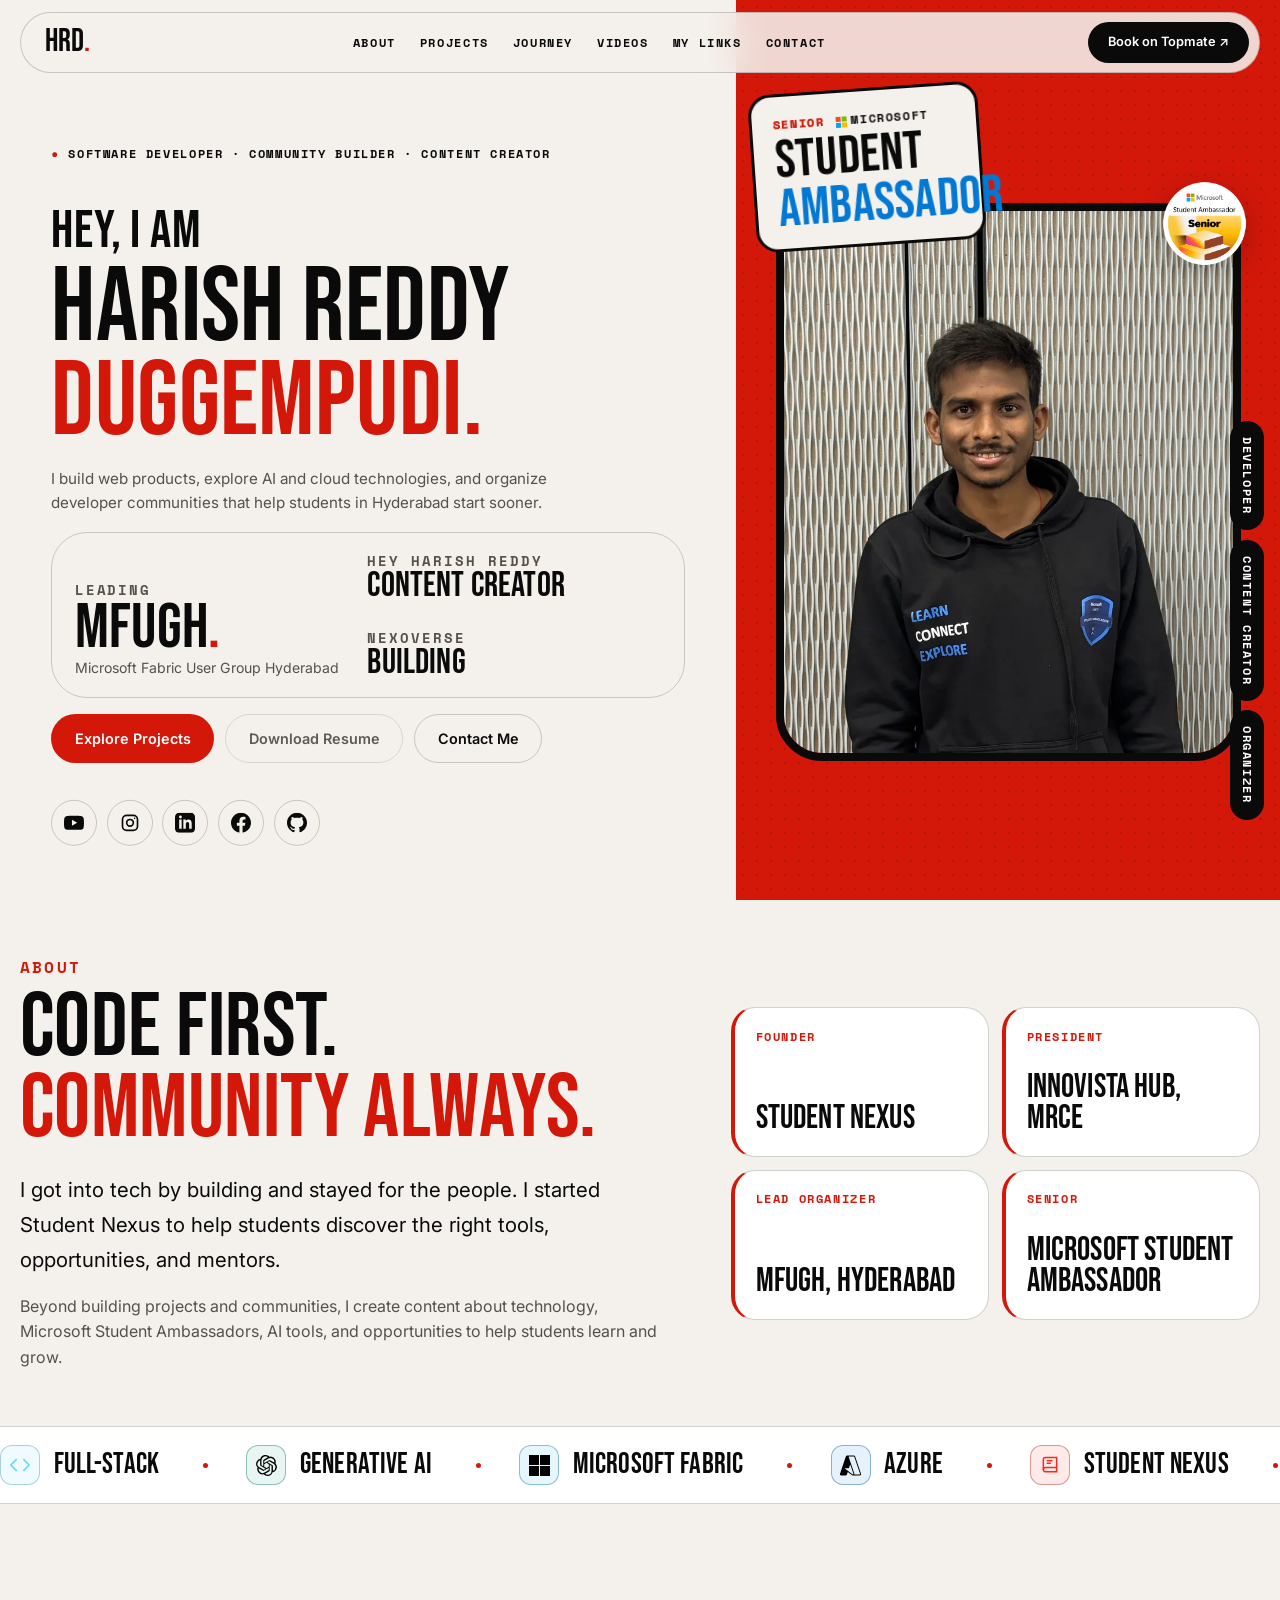
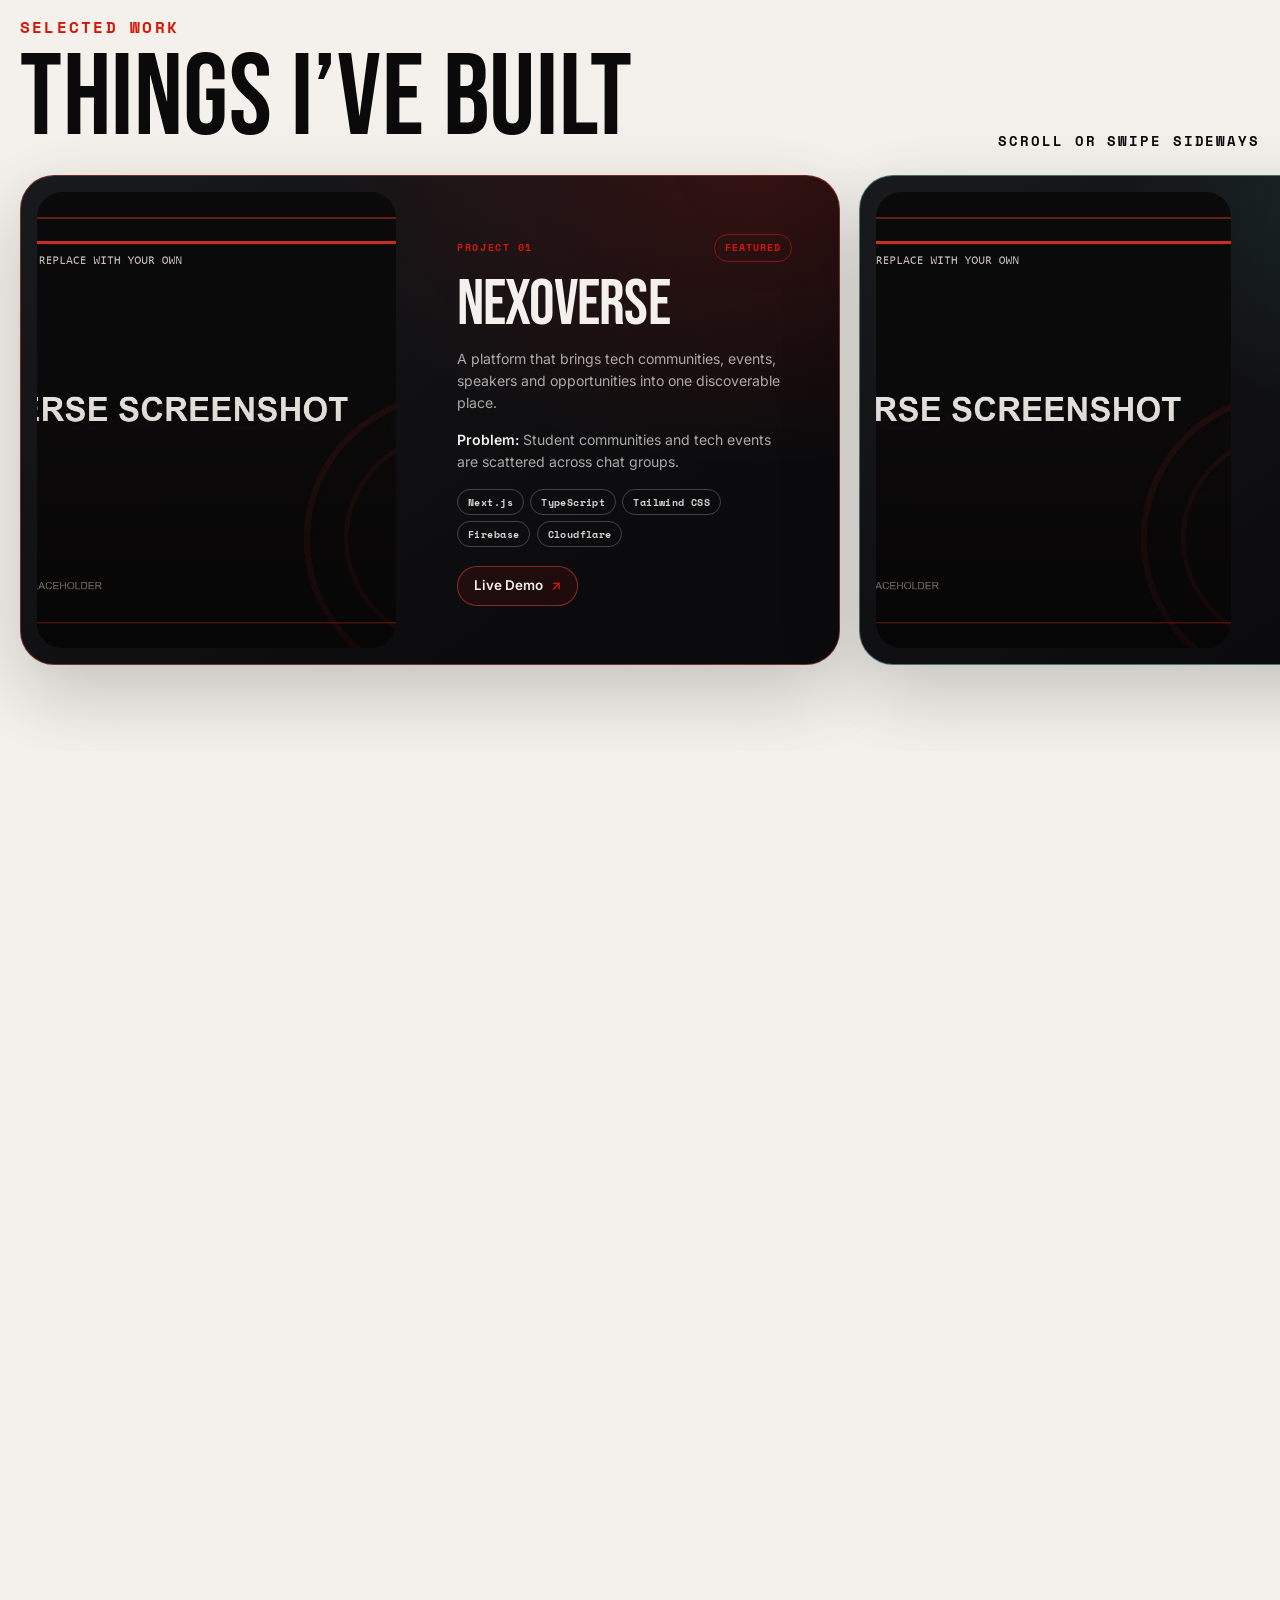
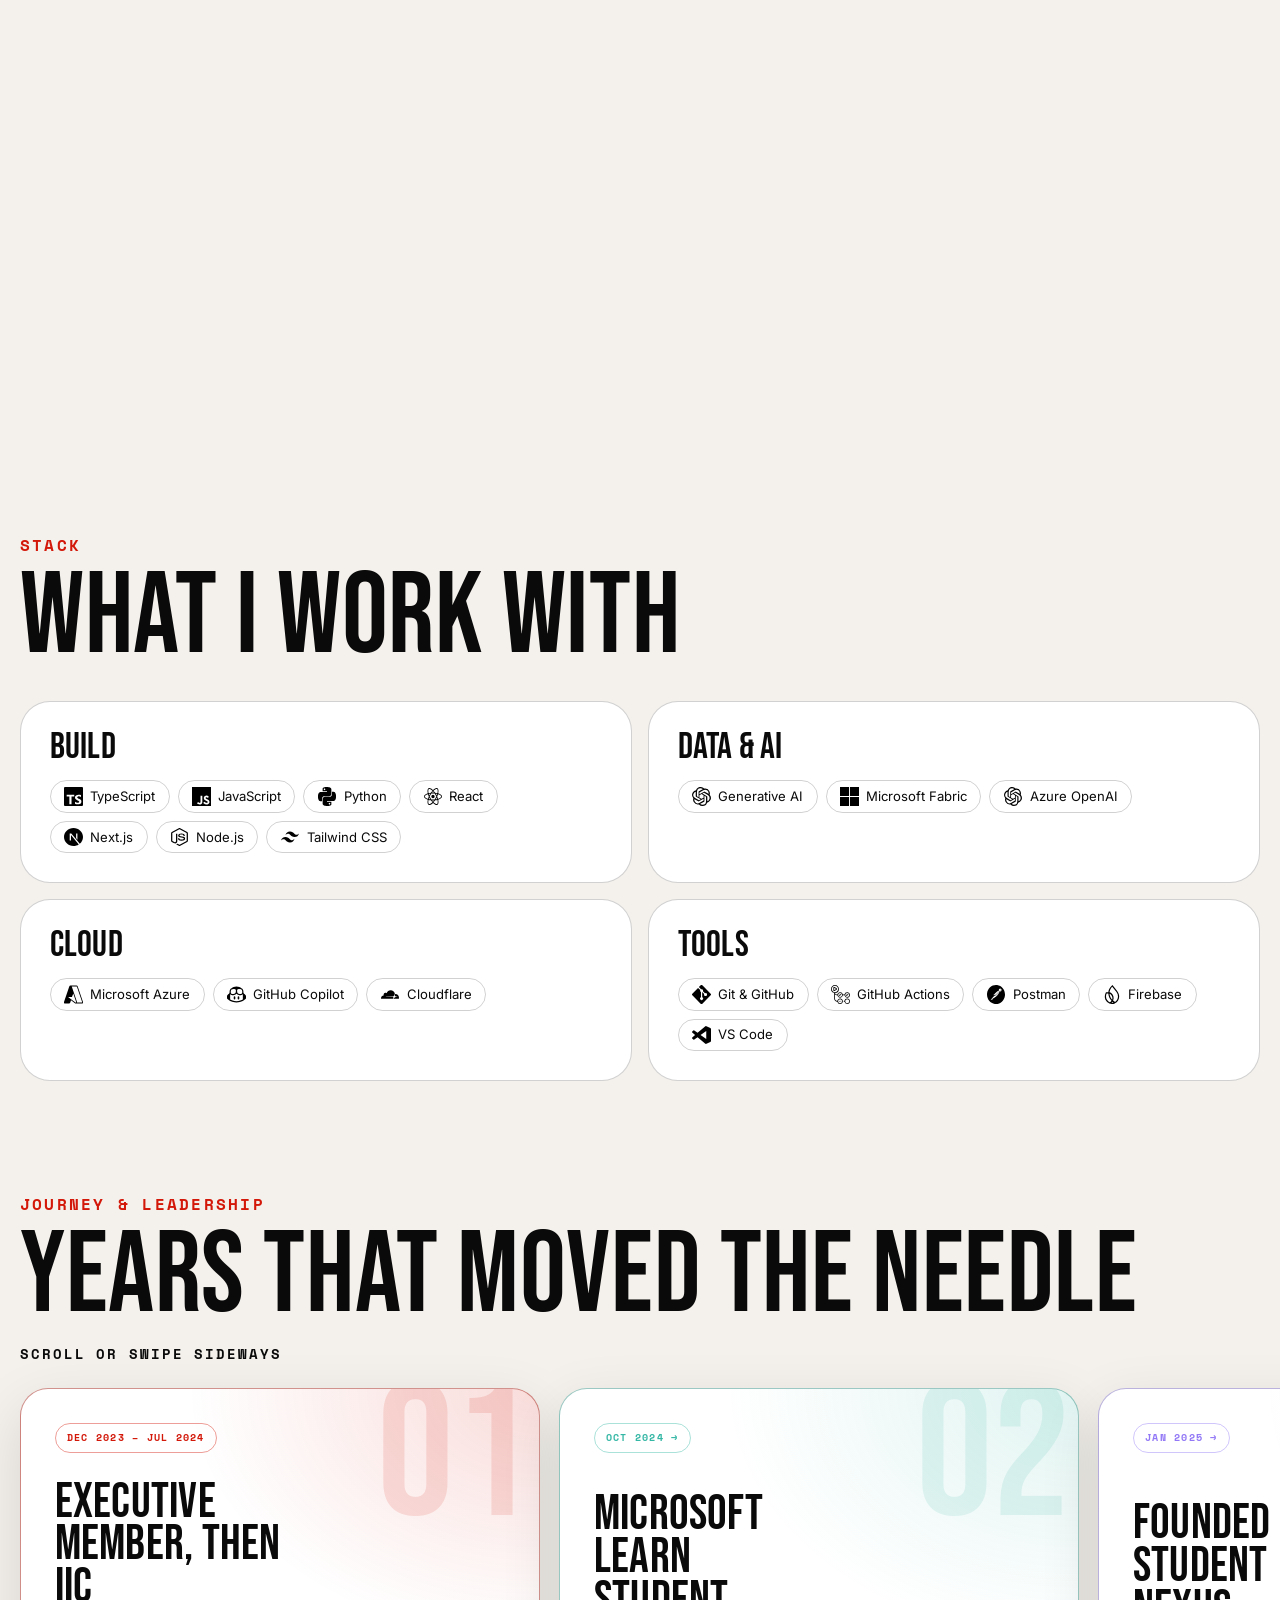
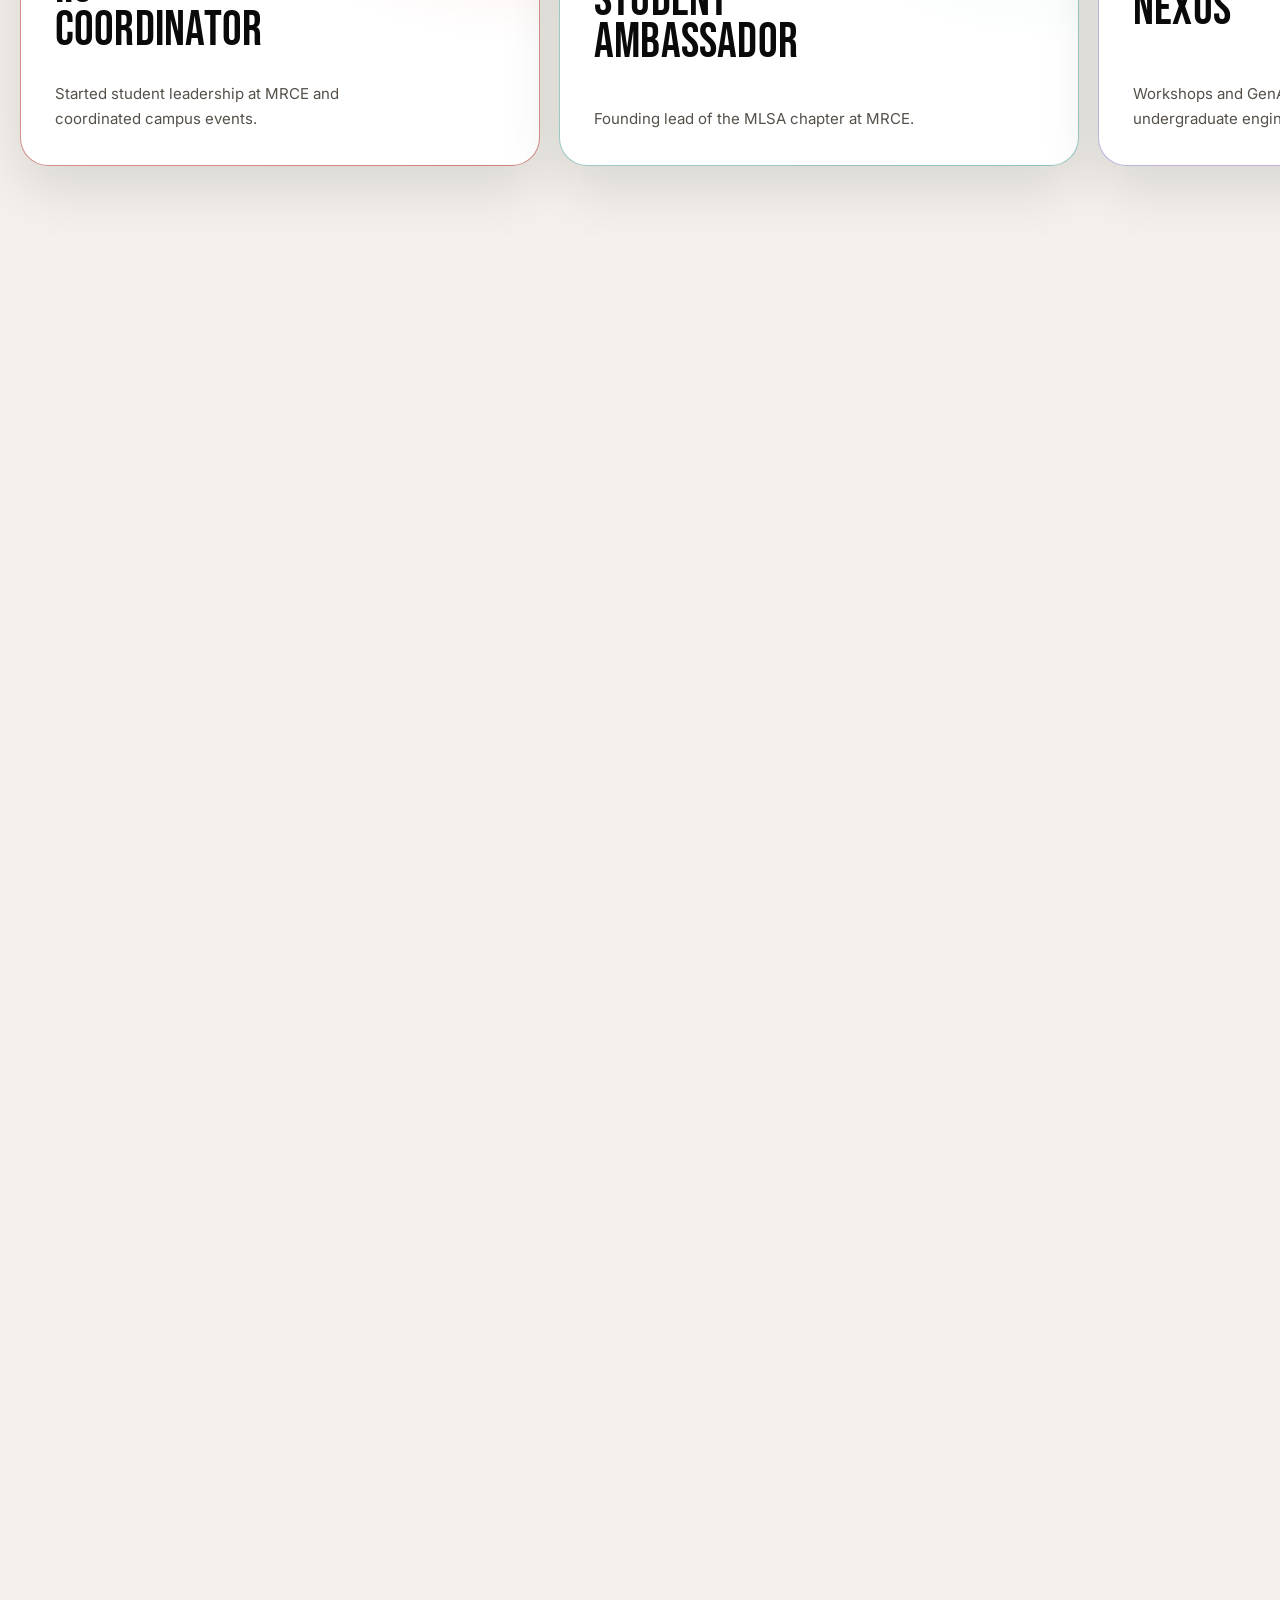
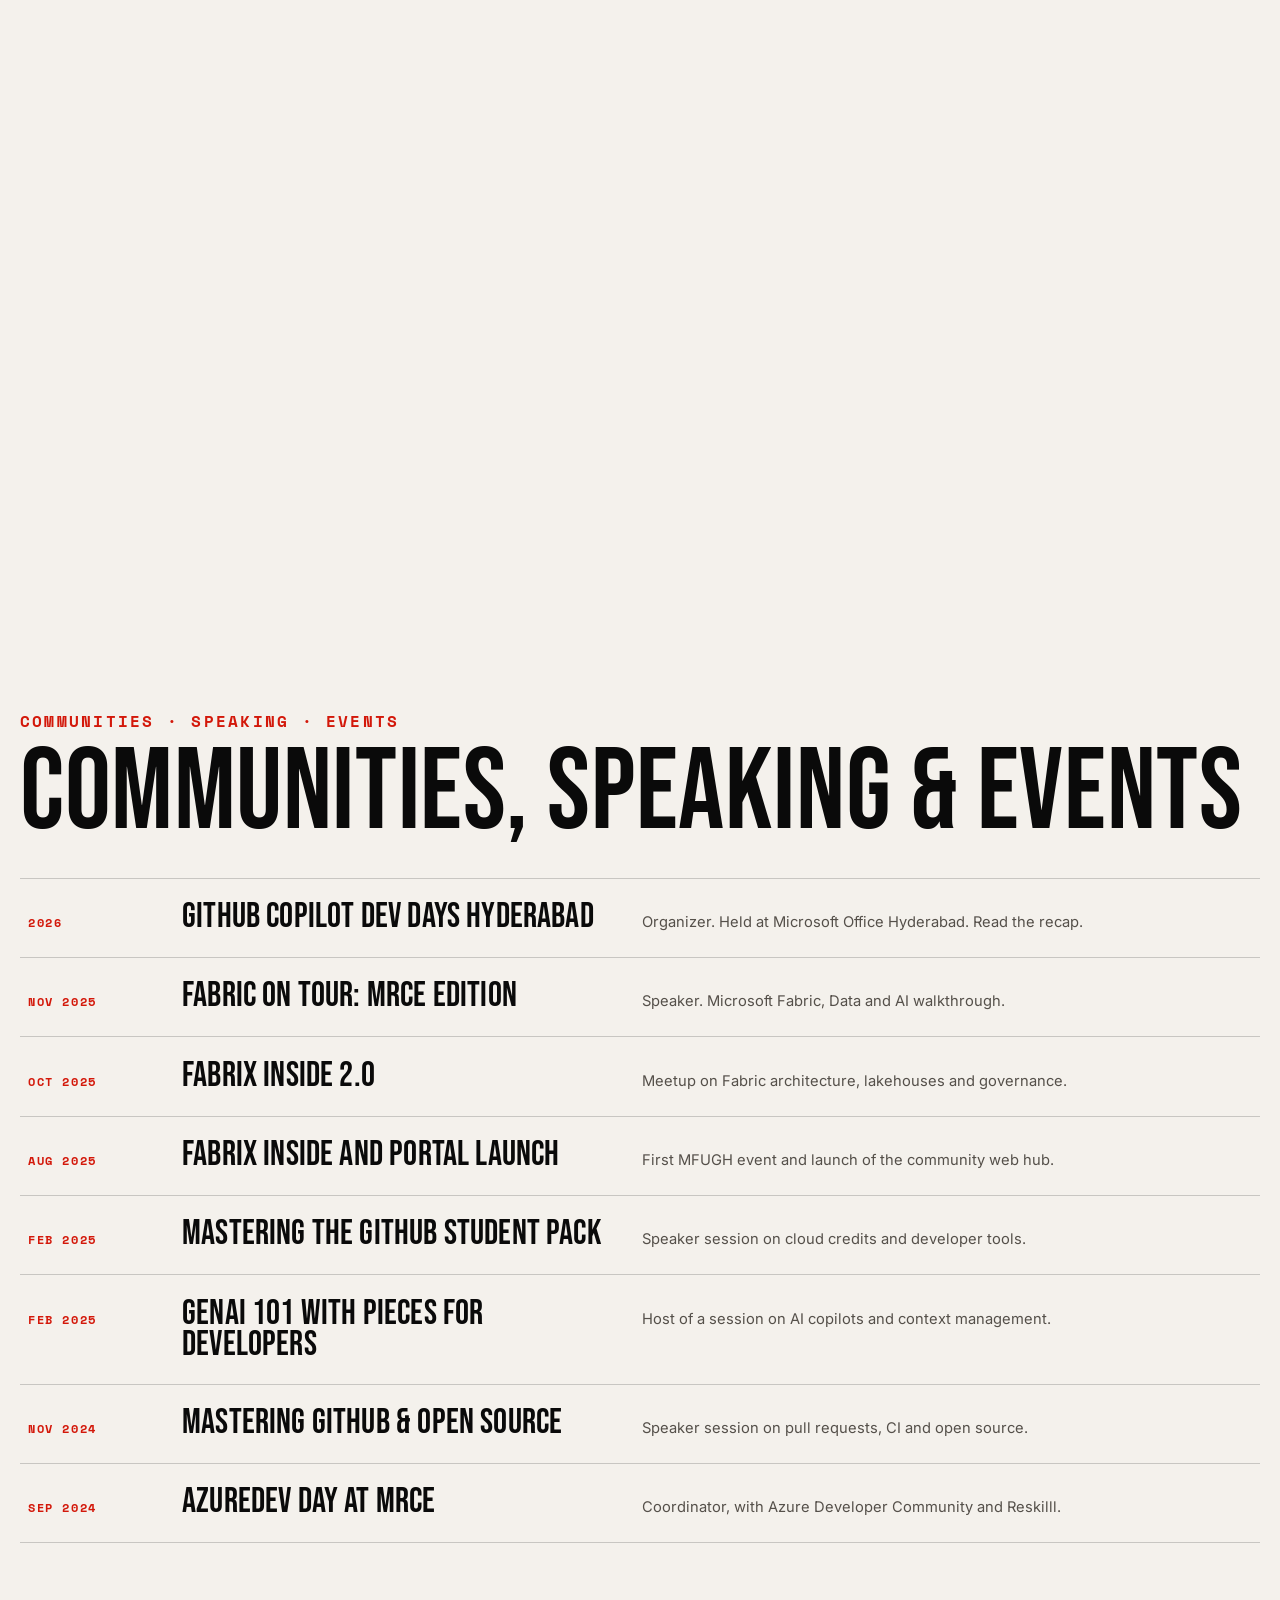
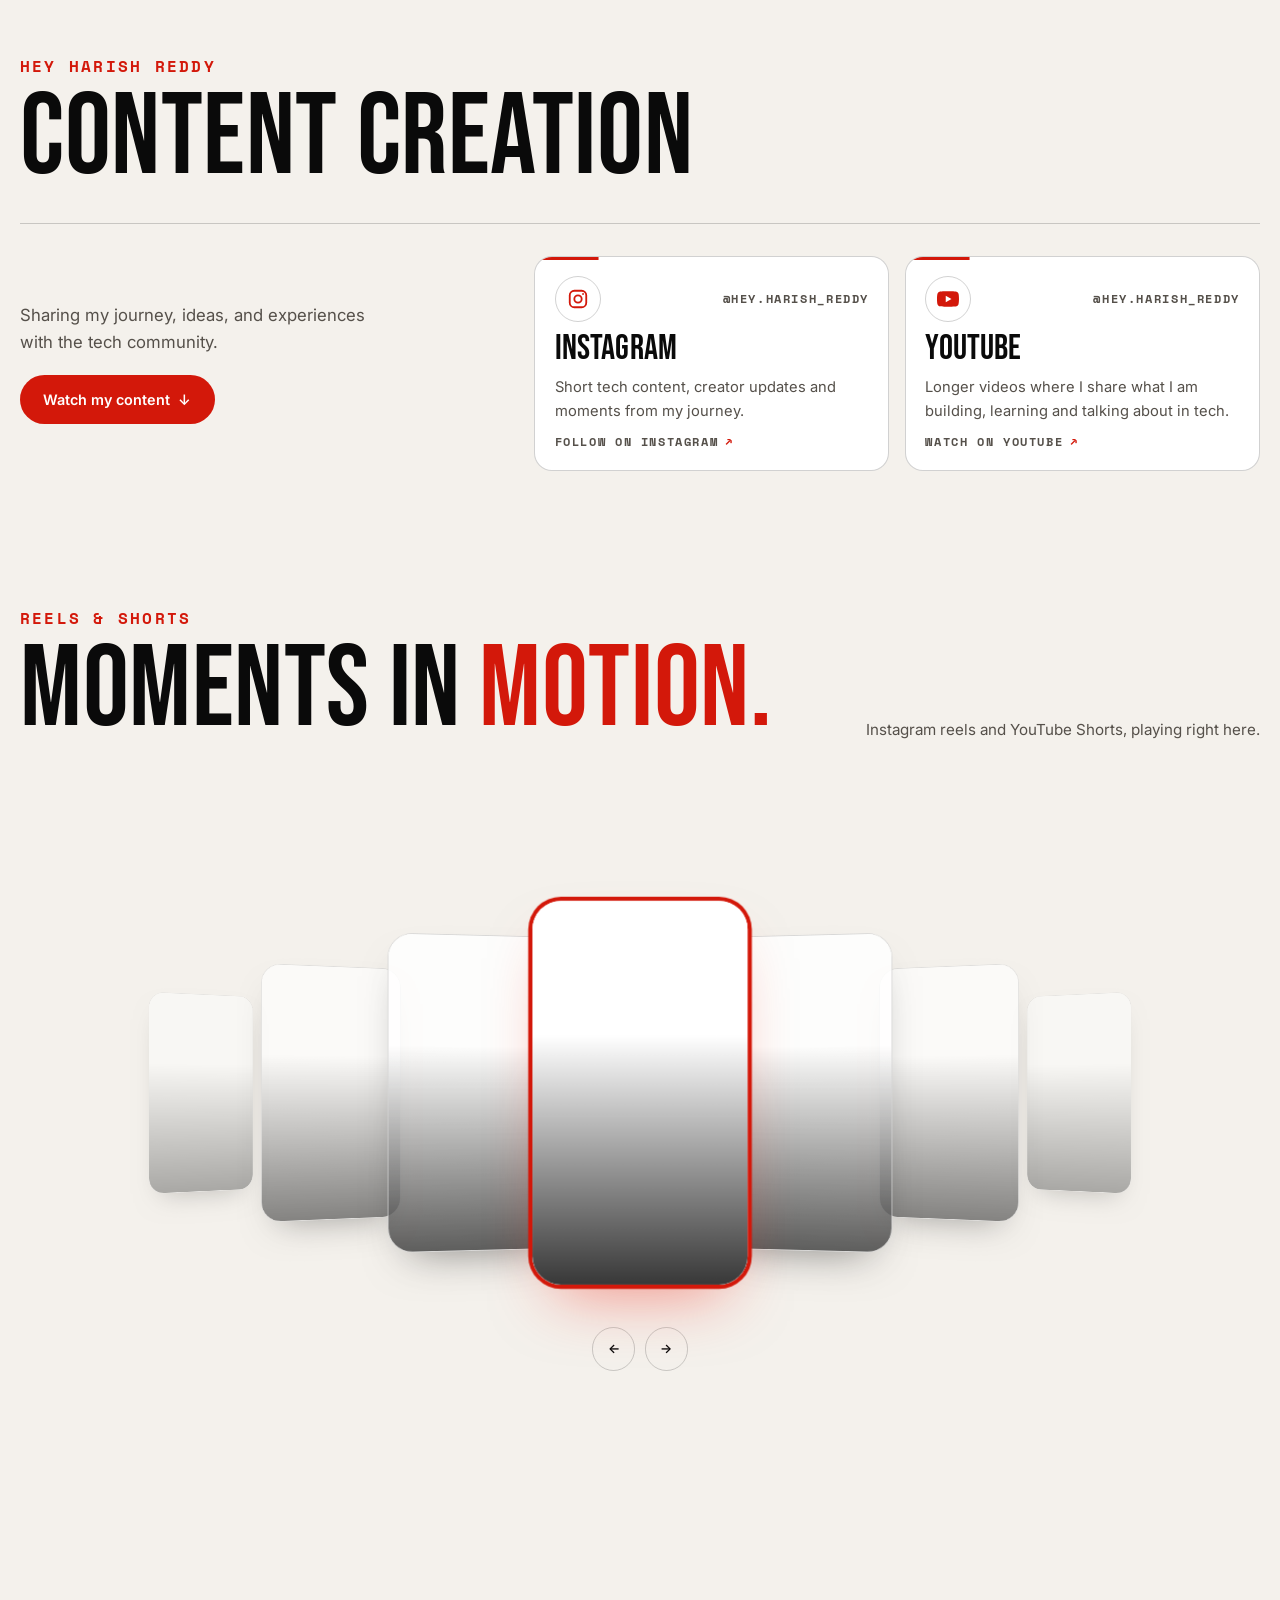
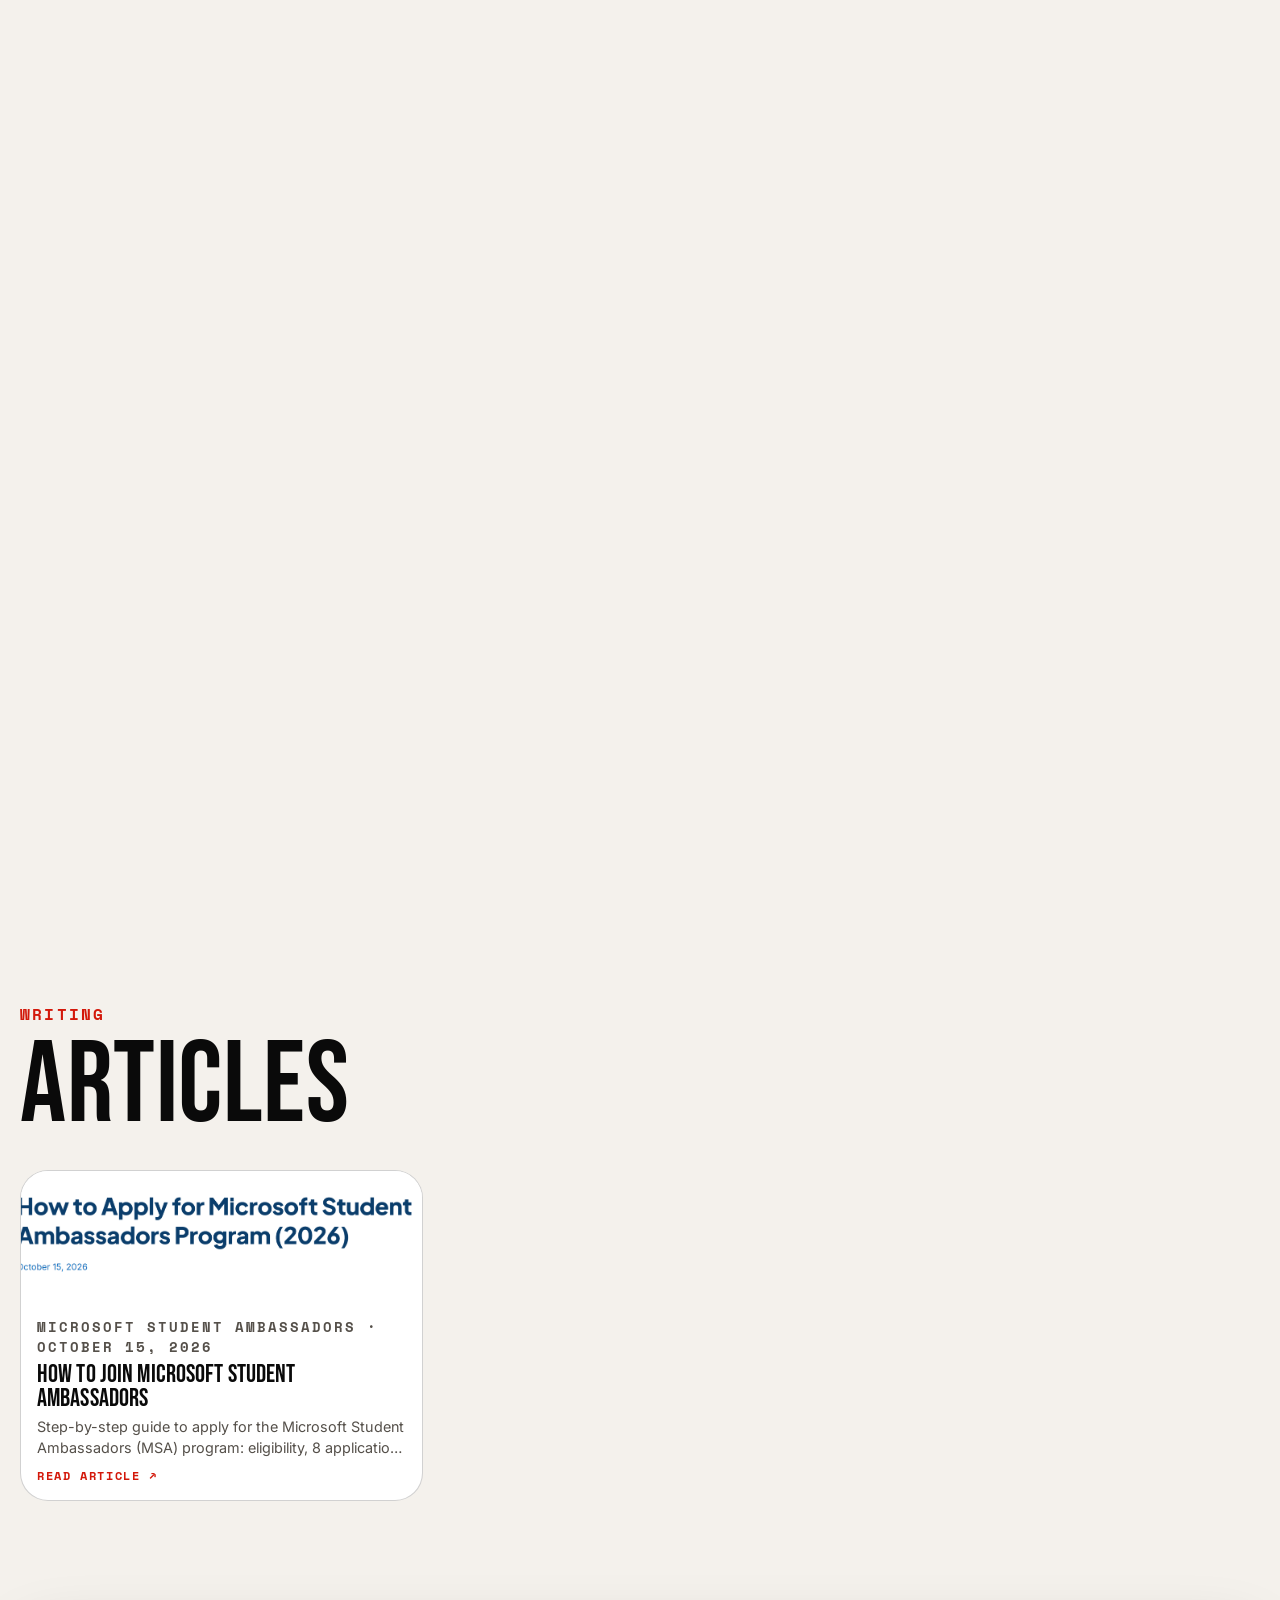
==== commit a9753615: "Update social links and landing pages Co-authored-by: Copilot <223556219+Copilot@users.noreply.githu" ====
--- a/index.html
+++ b/index.html
@@ -32,11 +32,12 @@
   "jobTitle": "Software Developer, Community Builder, and Content Creator",
   "description": "A software developer and community builder in Hyderabad working with web products, AI, cloud technologies, and student developer communities.",
   "sameAs": [
-    "https://topmate.io/harish_reddy_duggempudi",
+    "https://youtube.com/@hey.harish_reddy",
+    "https://www.instagram.com/hey.harish_reddy/",
     "https://www.linkedin.com/in/harish-reddy-duggempudi/",
-    "https://github.com/heyharishreddy",
-    "https://www.instagram.com/hey.harish_reddy/",
-    "https://youtube.com/@hey.harish_reddy"
+    "https://www.facebook.com/profile.php?id=61595168235205",
+    "https://github.com/Harish-Reddy-Duggempudi",
+    "https://topmate.io/harish_reddy_duggempudi"
   ]
 }
 </script>
@@ -678,10 +679,11 @@
   // Unconfirmed attendance numbers stay hidden until you set this to true after verifying them.
   showUnconfirmedNumbers:false,
   social:[
+    ['YouTube','https://youtube.com/@hey.harish_reddy'],
+    ['Instagram','https://www.instagram.com/hey.harish_reddy/'],
     ['LinkedIn','https://www.linkedin.com/in/harish-reddy-duggempudi/'],
-    ['GitHub','https://github.com/heyharishreddy'],
-    ['Instagram','https://www.instagram.com/hey.harish_reddy/'],
-    ['YouTube','https://youtube.com/@hey.harish_reddy']
+    ['Facebook','https://www.facebook.com/profile.php?id=61595168235205'],
+    ['GitHub','https://github.com/Harish-Reddy-Duggempudi']
   ]
 };
 // shot: assets/projects/<slug>.webp (16:10). live/repo: add URLs only when real. role: your own contribution, shown only if filled.
@@ -761,6 +763,7 @@
 const ICONS={
 LinkedIn:'<svg viewBox="0 0 24 24" fill="currentColor" aria-hidden="true"><path d="M19 0h-14c-2.761 0-5 2.239-5 5v14c0 2.761 2.239 5 5 5h14c2.762 0 5-2.239 5-5v-14c0-2.761-2.238-5-5-5zm-11 19h-3v-11h3v11zm-1.5-12.268c-.966 0-1.75-.79-1.75-1.764s.784-1.764 1.75-1.764 1.75.79 1.75 1.764-.783 1.764-1.75 1.764zm13.5 12.268h-3v-5.604c0-3.368-4-3.113-4 0v5.604h-3v-11h3v1.765c1.396-2.586 7-2.777 7 2.476v6.759z"/></svg>',
 GitHub:'<svg viewBox="0 0 24 24" fill="currentColor" aria-hidden="true"><path d="M12 0c-6.626 0-12 5.373-12 12 0 5.302 3.438 9.8 8.207 11.387.599.111.793-.261.793-.577v-2.234c-3.338.726-4.033-1.416-4.033-1.416-.546-1.387-1.333-1.756-1.333-1.756-1.089-.745.083-.729.083-.729 1.205.084 1.839 1.237 1.839 1.237 1.07 1.834 2.807 1.304 3.492.997.107-.775.418-1.305.762-1.604-2.665-.305-5.467-1.334-5.467-5.931 0-1.311.469-2.381 1.236-3.221-.124-.303-.535-1.524.117-3.176 0 0 1.008-.322 3.301 1.23.957-.266 1.983-.399 3.003-.404 1.02.005 2.047.138 3.006.404 2.291-1.552 3.297-1.23 3.297-1.23.653 1.653.242 2.874.118 3.176.77.84 1.235 1.911 1.235 3.221 0 4.609-2.807 5.624-5.479 5.921.43.372.823 1.102.823 2.222v3.293c0 .319.192.694.801.576 4.765-1.589 8.199-6.086 8.199-11.386 0-6.627-5.373-12-12-12z"/></svg>',
+Facebook:'<svg viewBox="0 0 24 24" fill="currentColor" aria-hidden="true"><path d="M24 12.073C24 5.405 18.627 0 12 0S0 5.405 0 12.073c0 6.025 4.388 11.021 10.125 11.927v-8.437H7.078v-3.49h3.047V9.41c0-3.025 1.792-4.696 4.533-4.696 1.312 0 2.686.236 2.686.236v2.976h-1.513c-1.491 0-1.956.931-1.956 1.886v2.261h3.328l-.532 3.49h-2.796V24C19.612 23.094 24 18.098 24 12.073z"/></svg>',
 Instagram:'<svg viewBox="0 0 24 24" fill="none" stroke="currentColor" stroke-width="2" aria-hidden="true"><rect x="3" y="3" width="18" height="18" rx="5"/><circle cx="12" cy="12" r="4"/><circle cx="17.5" cy="6.5" r="1" fill="currentColor" stroke="none"/></svg>',
 YouTube:'<svg viewBox="0 0 24 24" fill="currentColor" aria-hidden="true"><path d="M23.498 6.186a3.016 3.016 0 0 0-2.122-2.136C19.505 3.545 12 3.545 12 3.545s-7.505 0-9.377.505A3.017 3.017 0 0 0 .502 6.186C0 8.07 0 12 0 12s0 3.93.502 5.814a3.016 3.016 0 0 0 2.122 2.136c1.871.505 9.376.505 9.376.505s7.505 0 9.377-.505a3.015 3.015 0 0 0 2.122-2.136C24 15.93 24 12 24 12s0-3.93-.502-5.814zM9.545 15.568V8.432L15.818 12l-6.273 3.568z"/></svg>'};
 const icon=(n,u,c='')=>`<a class="ico ${c}" href="${u}" ${ext} aria-label="${n} (opens in a new tab)" title="${n}">${ICONS[n]}</a>`;
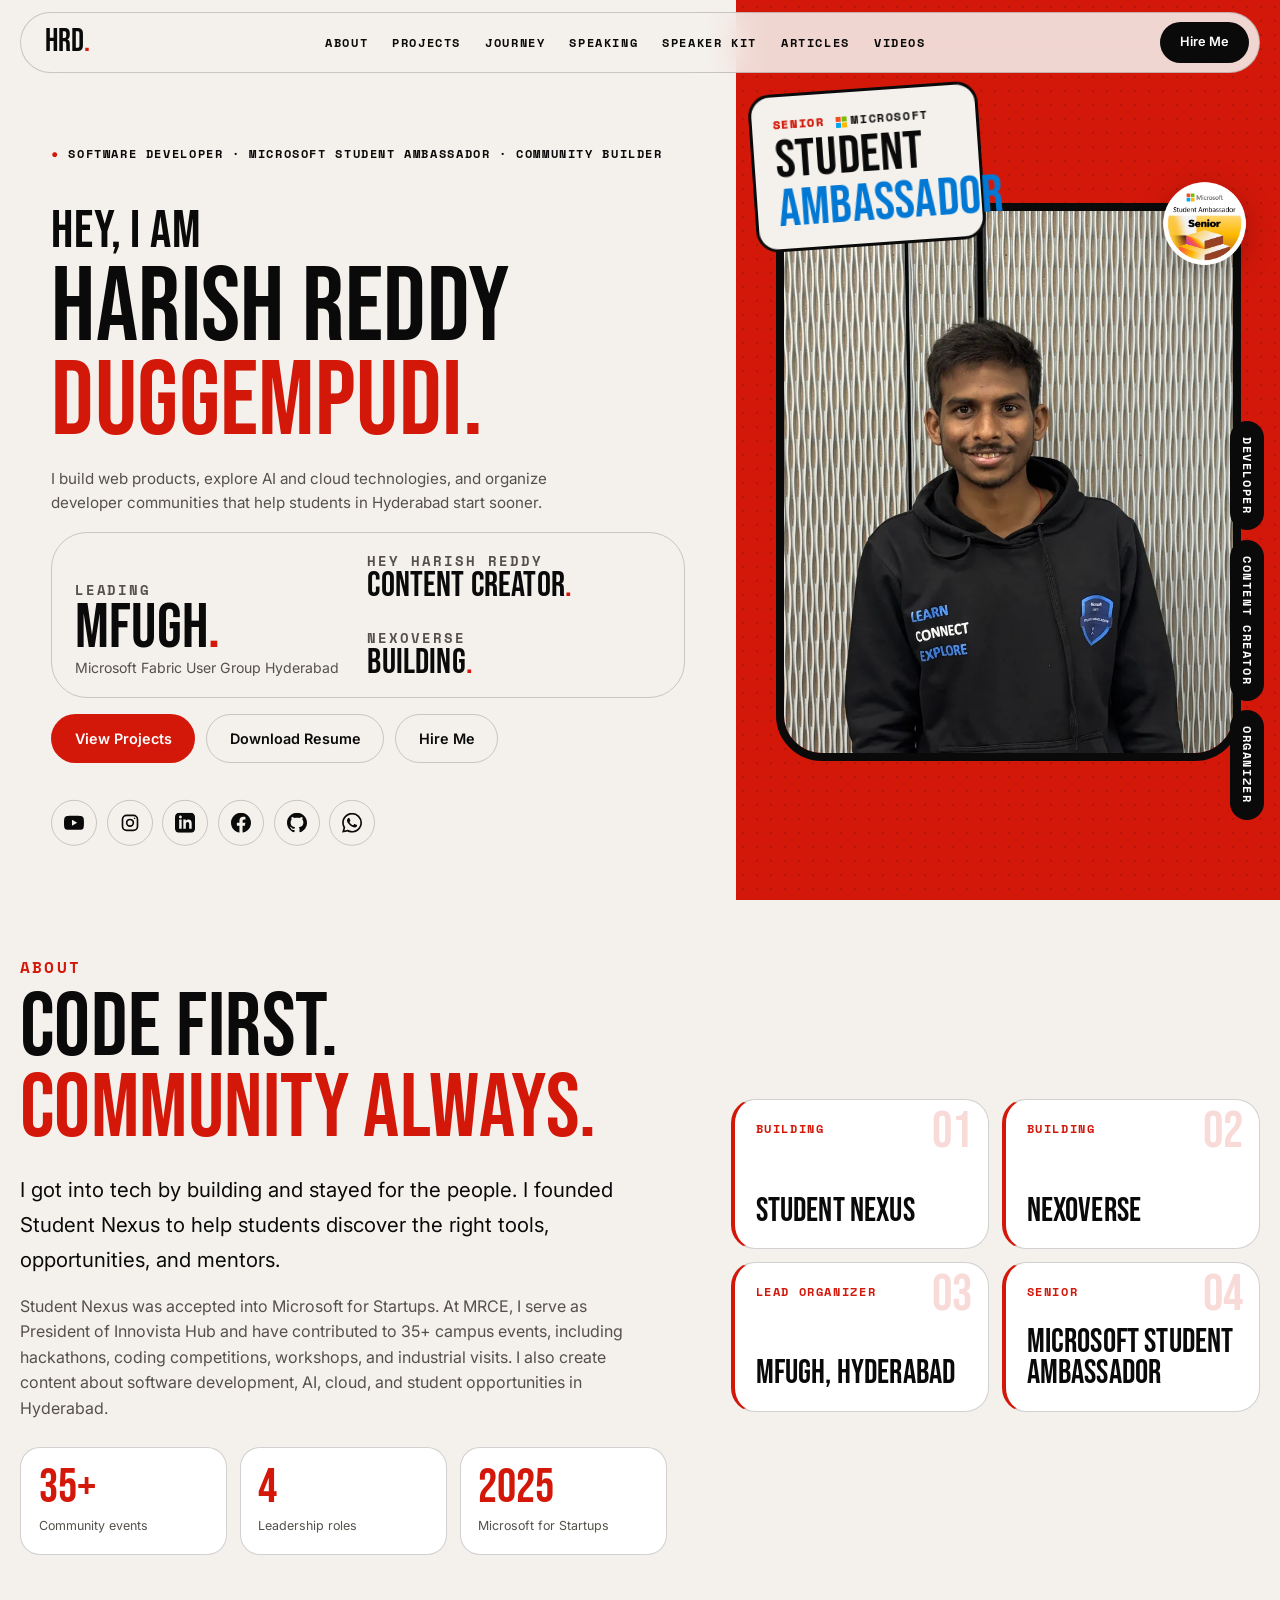
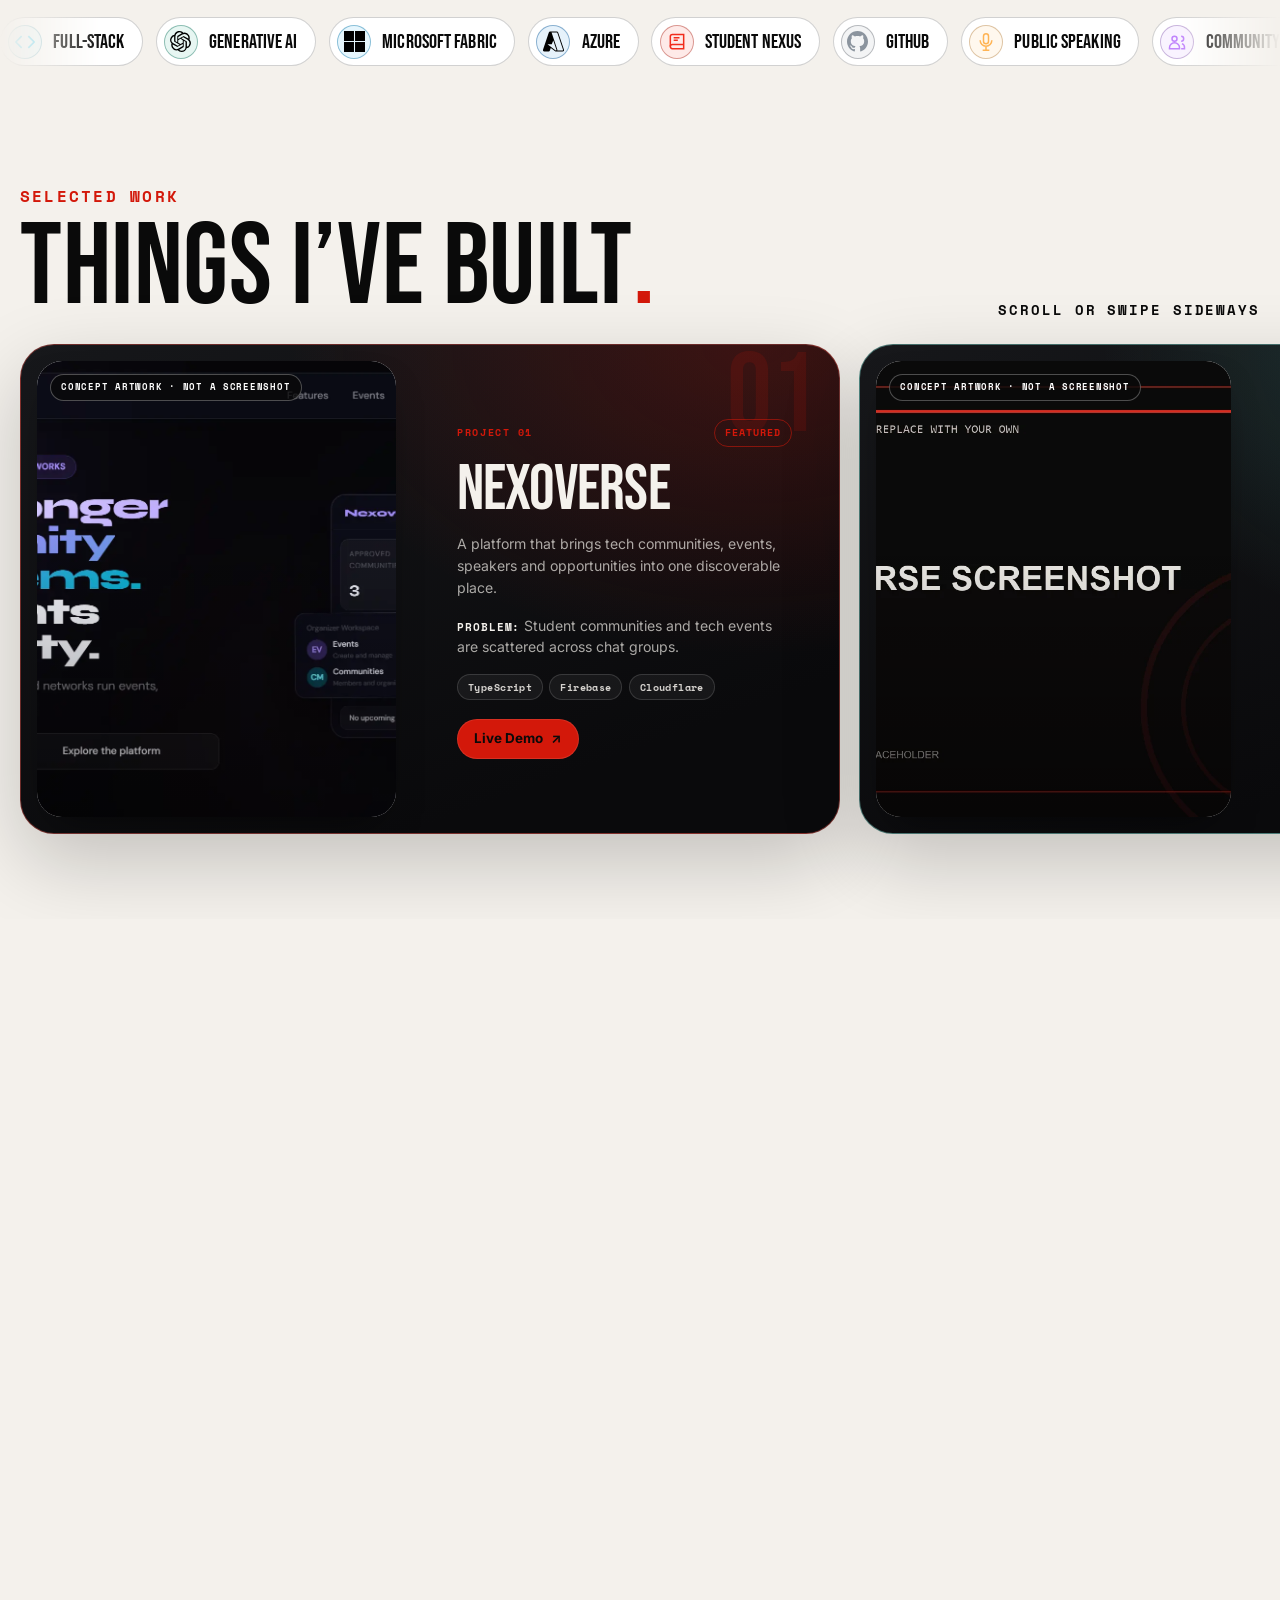
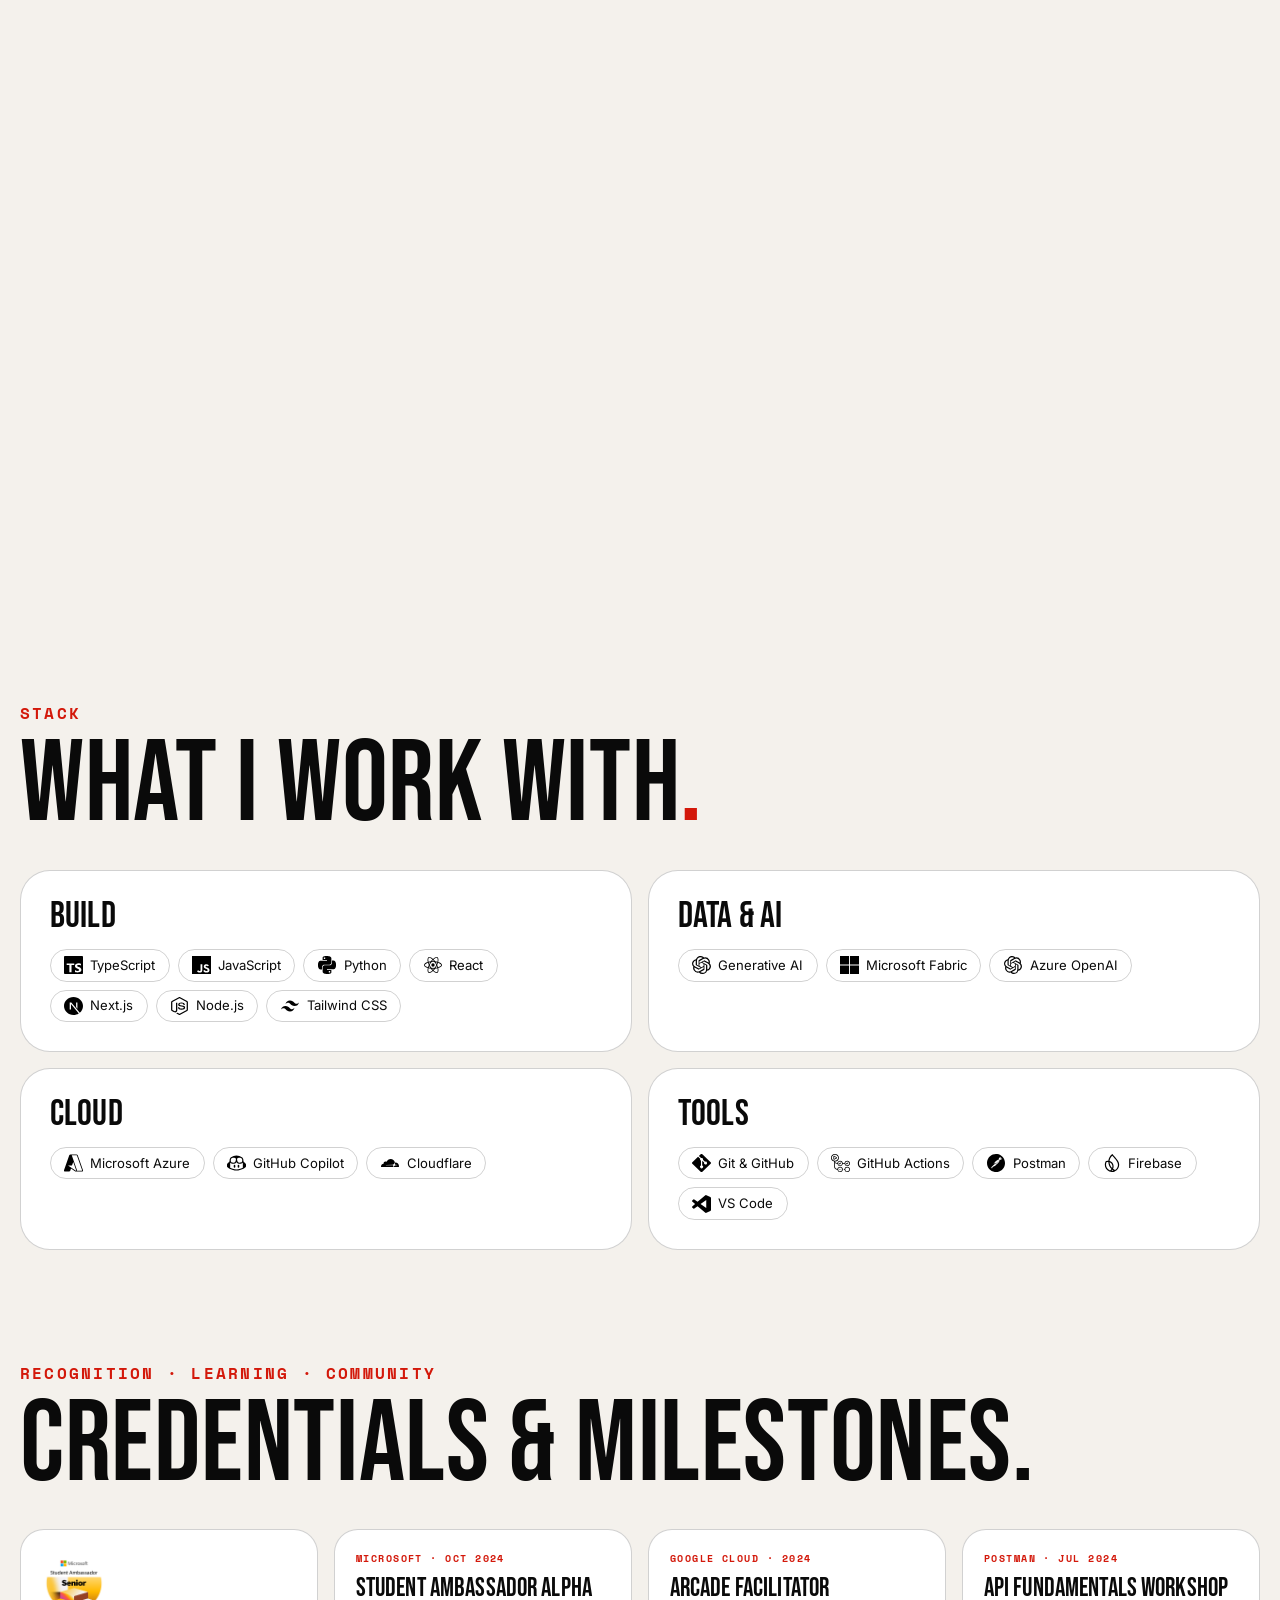
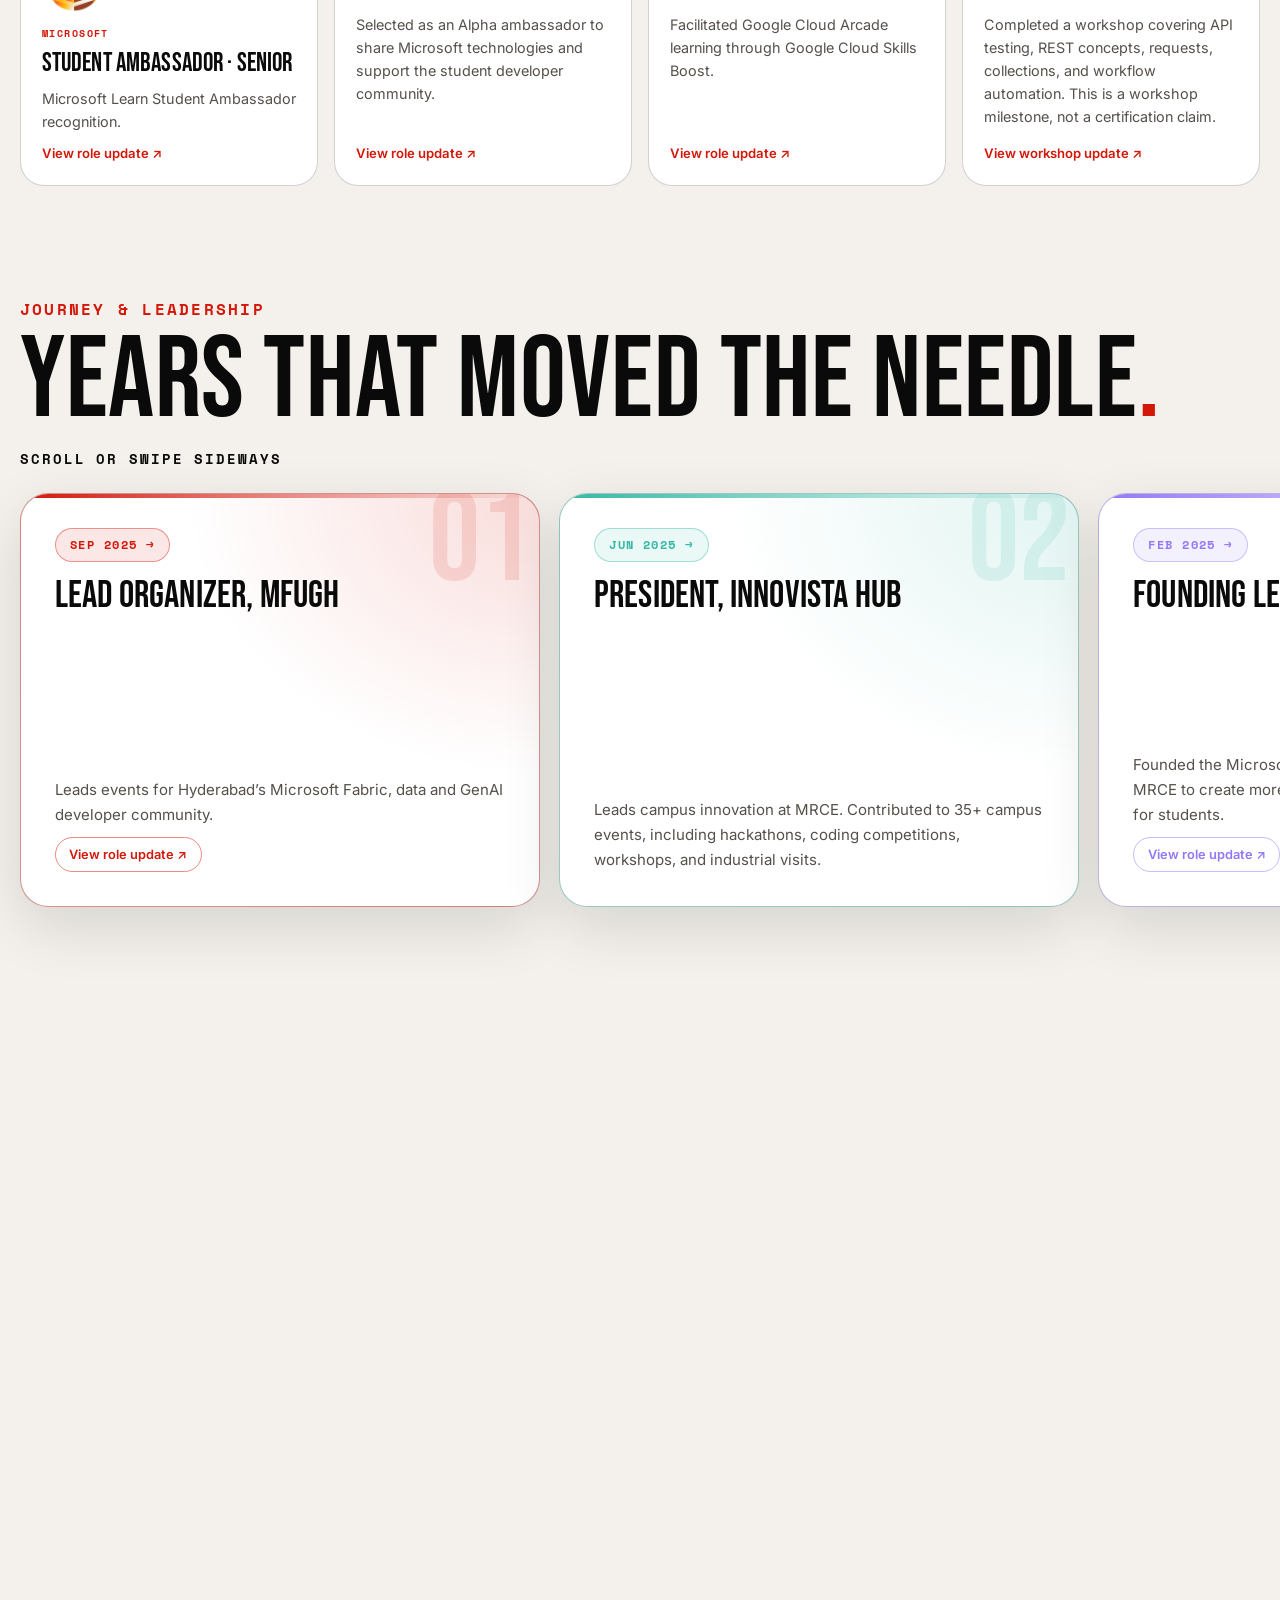
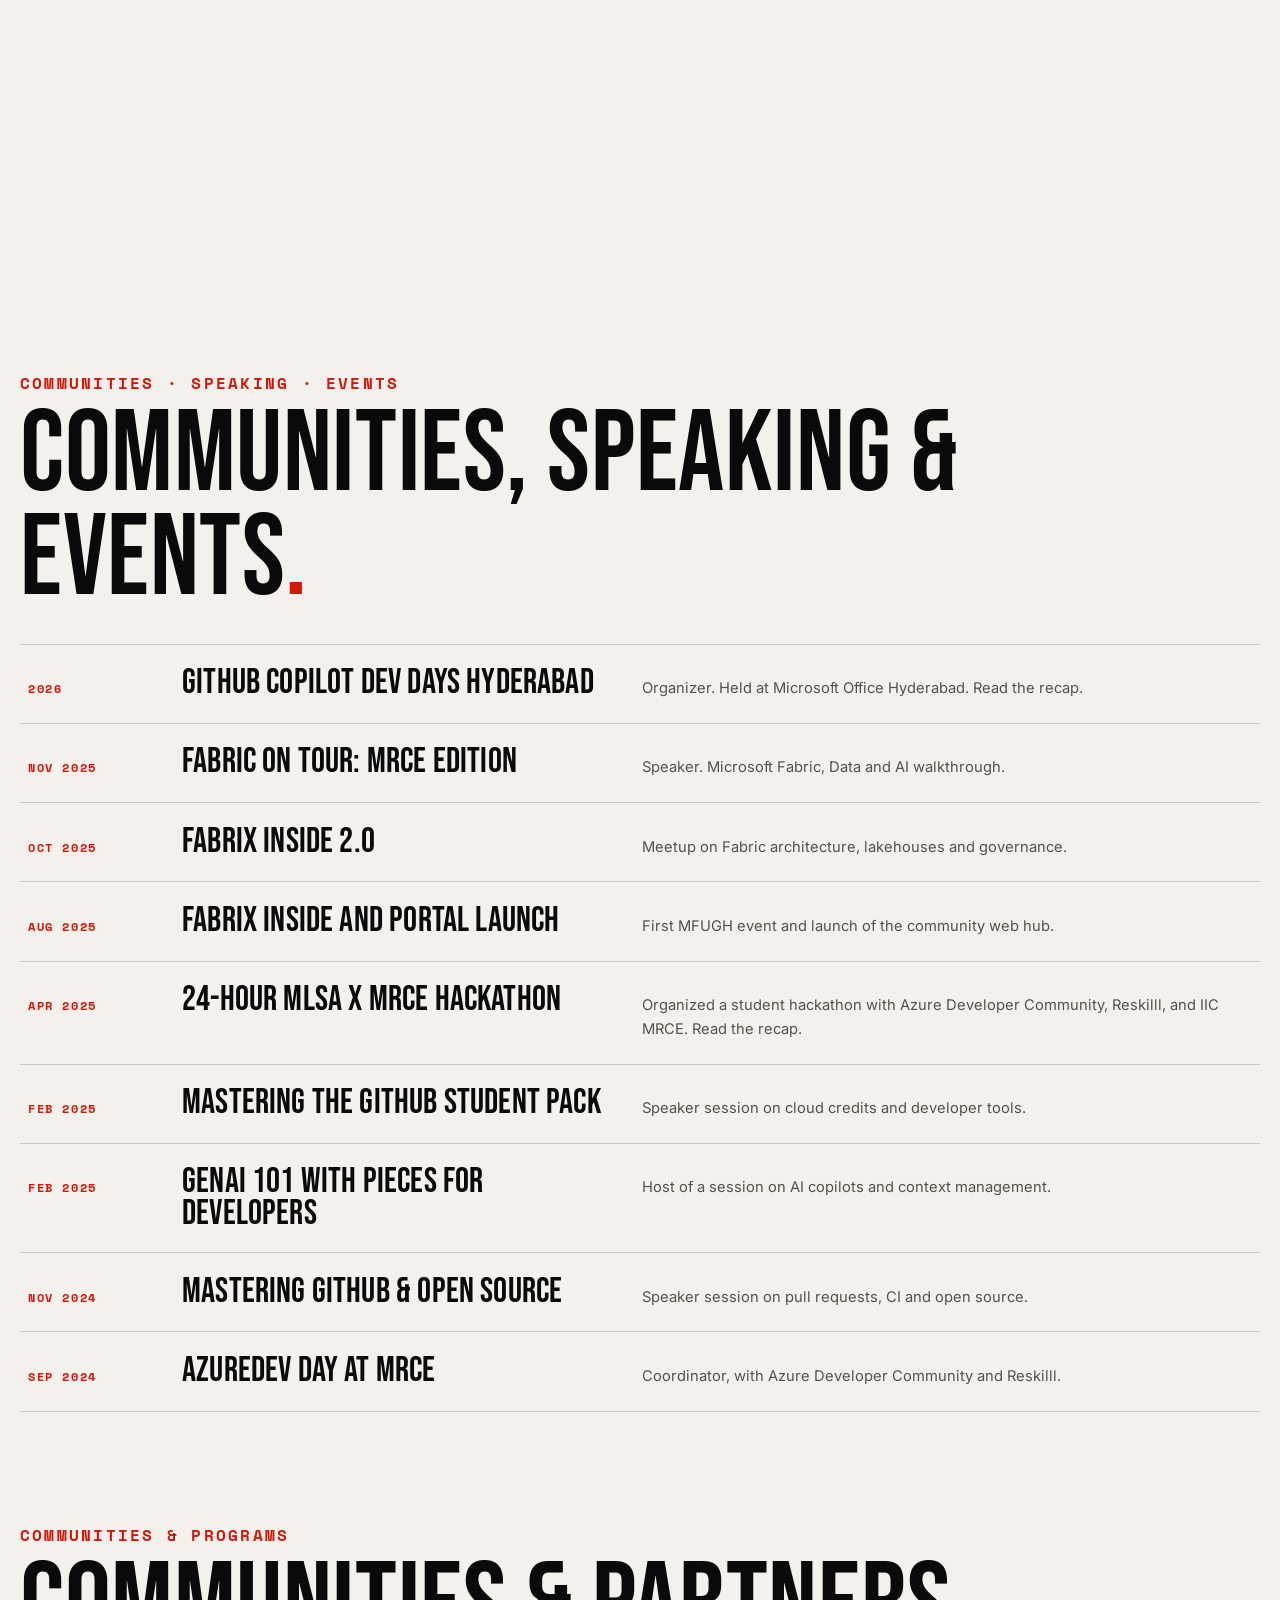
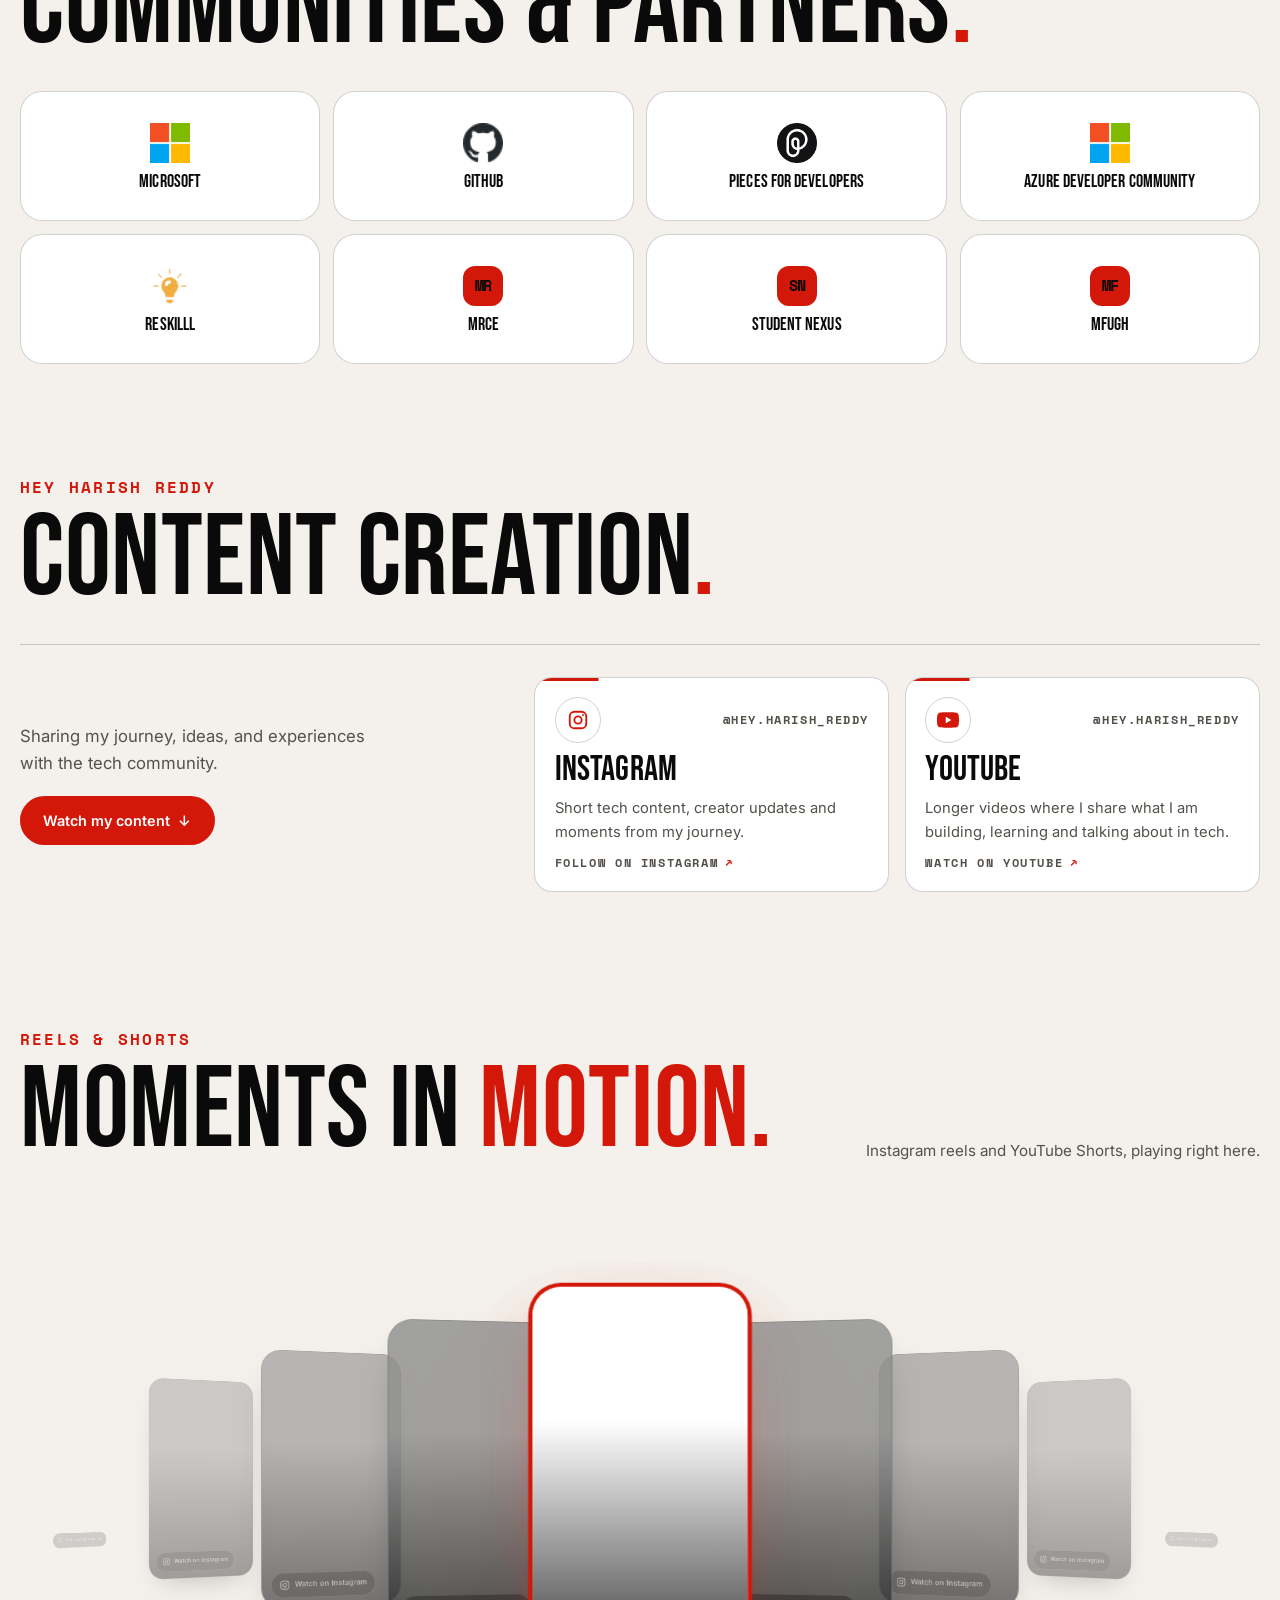
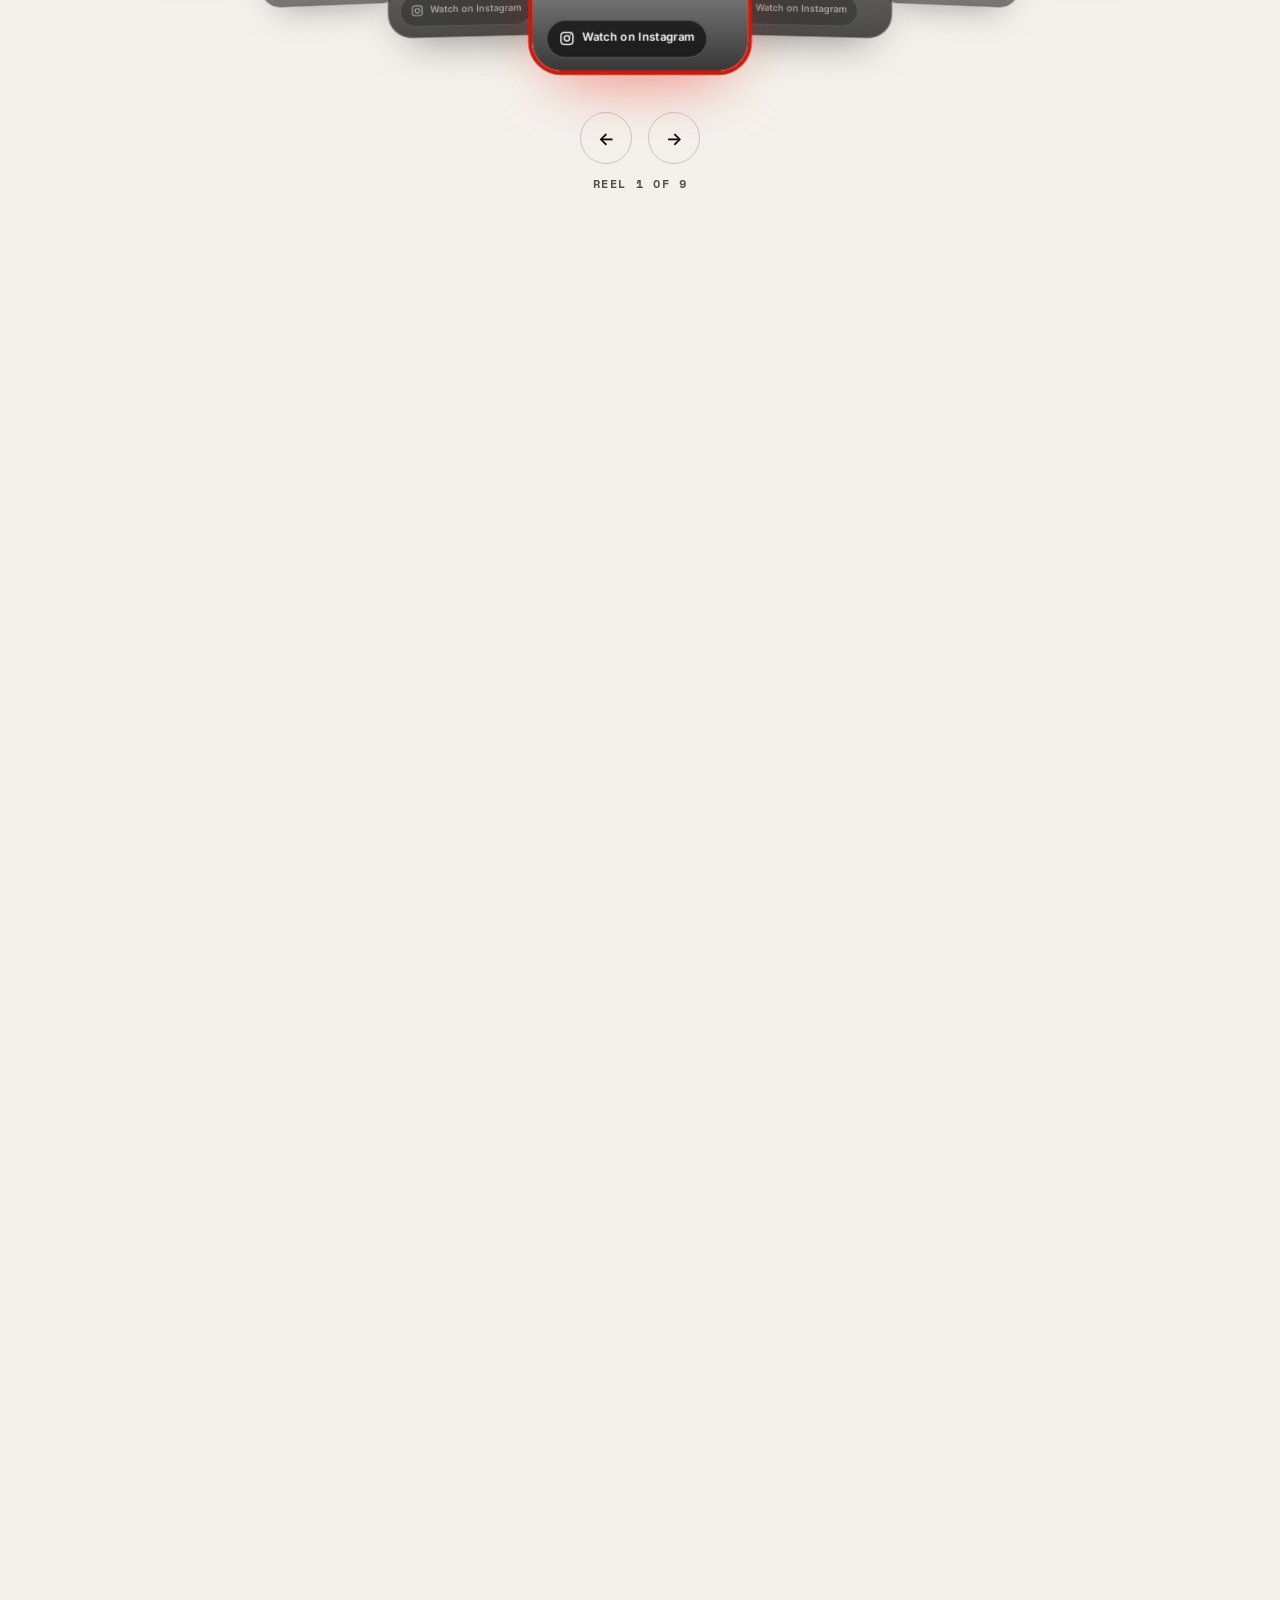
==== commit 0b4c72c5: "Update portfolio content and SEO Co-authored-by: Copilot <223556219+Copilot@users.noreply.github.com" ====
--- a/index.html
+++ b/index.html
@@ -3,47 +3,89 @@
 <head>
 <meta charset="utf-8">
 <meta name="viewport" content="width=device-width, initial-scale=1, viewport-fit=cover">
-<title>Harish Reddy Duggempudi | Developer, AI &amp; Cloud, Community Builder</title>
-<meta name="description" content="Explore the work, technology, community leadership, videos, and writing of Harish Reddy Duggempudi, a software developer and community builder in Hyderabad.">
+<title>Harish Reddy Duggempudi | Software Developer in Hyderabad</title>
+<meta name="description" content="Harish Reddy Duggempudi is a software developer and Microsoft Learn Student Ambassador in Hyderabad, India. Explore his software, AI, cloud, community work, and projects.">
+<meta name="author" content="Harish Reddy Duggempudi">
+<meta name="robots" content="index, follow, max-image-preview:large">
+<link rel="canonical" href="https://heyharishreddy.in/">
 <meta property="og:type" content="website">
-<meta property="og:title" content="Harish Reddy Duggempudi | Developer &amp; Community Builder">
-<meta property="og:description" content="Software development, AI and cloud, student communities, and creator work from Hyderabad.">
-<meta property="og:image" content="assets/og-image.jpg">
+<meta property="og:site_name" content="Hey Harish">
+<meta property="og:locale" content="en_IN">
+<meta property="og:url" content="https://heyharishreddy.in/">
+<meta property="og:title" content="Harish Reddy Duggempudi | Software Developer in Hyderabad">
+<meta property="og:description" content="Harish Reddy Duggempudi is a software developer and Microsoft Learn Student Ambassador in Hyderabad, India. Explore his software, AI, cloud, community work, and projects.">
+<meta property="og:image" content="https://heyharishreddy.in/assets/og-image.jpg">
 <meta property="og:image:width" content="1200">
 <meta property="og:image:height" content="630">
 <meta property="og:image:alt" content="Harish Reddy Duggempudi in a black and red portfolio graphic">
 <meta name="twitter:card" content="summary_large_image">
-<meta name="twitter:title" content="Harish Reddy Duggempudi | Developer &amp; Community Builder">
-<meta name="twitter:description" content="Software development, AI and cloud, student communities, and creator work from Hyderabad.">
-<meta name="twitter:image" content="assets/og-image.jpg">
+<meta name="twitter:title" content="Harish Reddy Duggempudi | Software Developer in Hyderabad">
+<meta name="twitter:description" content="Harish Reddy Duggempudi is a software developer and Microsoft Learn Student Ambassador in Hyderabad, India. Explore his software, AI, cloud, community work, and projects.">
+<meta name="twitter:image" content="https://heyharishreddy.in/assets/og-image.jpg">
 <meta name="twitter:image:alt" content="Harish Reddy Duggempudi in a black and red portfolio graphic">
 <meta name="theme-color" content="#0a0a0a">
-<link rel="icon" type="image/png" href="/favicon-96x96.png" sizes="96x96">
-<link rel="icon" type="image/svg+xml" href="/favicon.svg">
-<link rel="shortcut icon" href="/favicon.ico">
-<link rel="apple-touch-icon" sizes="180x180" href="/apple-touch-icon.png">
+<link rel="icon" type="image/png" href="favicon-96x96.png" sizes="96x96">
+<link rel="icon" type="image/svg+xml" href="assets/favicon.svg">
+<link rel="shortcut icon" href="favicon.ico">
+<link rel="apple-touch-icon" sizes="180x180" href="apple-touch-icon.png">
 <meta name="apple-mobile-web-app-title" content="Hey Harish">
-<link rel="manifest" href="/site.webmanifest">
+<link rel="manifest" href="site.webmanifest">
 <script type="application/ld+json">
 {
   "@context": "https://schema.org",
-  "@type": "Person",
-  "name": "Harish Reddy Duggempudi",
-  "jobTitle": "Software Developer, Community Builder, and Content Creator",
-  "description": "A software developer and community builder in Hyderabad working with web products, AI, cloud technologies, and student developer communities.",
-  "sameAs": [
-    "https://youtube.com/@hey.harish_reddy",
-    "https://www.instagram.com/hey.harish_reddy/",
-    "https://www.linkedin.com/in/harish-reddy-duggempudi/",
-    "https://www.facebook.com/profile.php?id=61595168235205",
-    "https://github.com/Harish-Reddy-Duggempudi",
-    "https://topmate.io/harish_reddy_duggempudi"
+  "@graph": [
+    {
+      "@type": "Person",
+      "@id": "https://heyharishreddy.in/#person",
+      "name": "Harish Reddy Duggempudi",
+      "alternateName": ["Harish Reddy", "Harish", "Hey Harish", "@hey.harish_reddy"],
+      "url": "https://heyharishreddy.in/",
+      "image": "https://heyharishreddy.in/assets/portrait-hero.webp",
+      "jobTitle": "Software Developer, Community Builder, and Content Creator",
+      "description": "Harish Reddy Duggempudi is a software developer, AI and cloud enthusiast, and community builder in Hyderabad, India. He builds web products and helps students grow through developer communities.",
+      "email": "harishreddy2k05@gmail.com",
+      "homeLocation": {
+        "@type": "Place",
+        "name": "Hyderabad, Telangana, India"
+      },
+      "knowsAbout": ["Software development", "Artificial intelligence", "Cloud computing", "Microsoft Azure", "Microsoft Fabric", "Web development", "Student developer communities", "Content creation"],
+      "sameAs": [
+        "https://youtube.com/@hey.harish_reddy",
+        "https://www.instagram.com/hey.harish_reddy/",
+        "https://www.linkedin.com/in/harish-reddy-duggempudi/",
+        "https://www.facebook.com/profile.php?id=61595168235205",
+        "https://github.com/Harish-Reddy-Duggempudi",
+        "https://whatsapp.com/channel/0029VbDn5c98F2pA9wcoLq40",
+        "https://heyharishreddy.blogspot.com/",
+        "https://topmate.io/harish_reddy_duggempudi"
+      ]
+    },
+    {
+      "@type": "WebSite",
+      "@id": "https://heyharishreddy.in/#website",
+      "url": "https://heyharishreddy.in/",
+      "name": "Hey Harish",
+      "alternateName": "Harish Reddy Duggempudi",
+      "publisher": {"@id": "https://heyharishreddy.in/#person"}
+    },
+    {
+      "@type": "ProfilePage",
+      "@id": "https://heyharishreddy.in/#webpage",
+      "url": "https://heyharishreddy.in/",
+      "name": "Harish Reddy Duggempudi | Developer, AI & Cloud, Community Builder",
+      "description": "Official portfolio of Harish Reddy Duggempudi, software developer and community builder in Hyderabad, India. Explore AI, cloud, projects, writing, and videos.",
+      "isPartOf": {"@id": "https://heyharishreddy.in/#website"},
+      "mainEntity": {"@id": "https://heyharishreddy.in/#person"},
+      "about": {"@id": "https://heyharishreddy.in/#person"},
+      "primaryImageOfPage": "https://heyharishreddy.in/assets/og-image.jpg"
+    }
   ]
 }
 </script>
 <link rel="preconnect" href="https://fonts.googleapis.com">
 <link rel="preconnect" href="https://fonts.gstatic.com" crossorigin>
 <link href="https://fonts.googleapis.com/css2?family=Bebas+Neue&family=Inter:wght@400;500;600&family=Space+Mono:wght@400;700&display=swap" rel="stylesheet">
+<link rel="stylesheet" href="footer-brand.css">
 <style>
 :root{--bg:#0a0a0a;--panel:#121212;--card:#161616;--line:rgba(255,255,255,.14);--text:#f4f1ec;--mute:#aaa59d;--red:#f12c1c;--pill:#fff;--pilltext:#0a0a0a;--section-y:clamp(2.75rem,5vw,3.5rem);color-scheme:dark;box-sizing:border-box;padding-top:env(safe-area-inset-top,0px);padding-bottom:env(safe-area-inset-bottom,0px)}
 @media (prefers-color-scheme:light){:root{--bg:#f4f1ec;--panel:#fff;--card:#fff;--line:rgba(0,0,0,.18);--text:#0a0a0a;--mute:#55504a;--pill:#0a0a0a;--pilltext:#fff;--red:#d3180a;color-scheme:light}}
@@ -141,8 +183,9 @@
 #track>.tc:not(.k)>p:first-child{align-self:flex-start;padding:.42rem .7rem;border:1px solid color-mix(in srgb,var(--journey-accent) 42%,transparent);border-radius:99px;color:var(--journey-accent);font-size:.65rem;letter-spacing:.12em}
 #track>.tc:not(.k) h3{max-width:12ch;font-size:clamp(2.4rem,3.8vw,3.2rem);line-height:.88}
 #track>.tc:not(.k)>p:last-child{max-width:36ch;color:var(--mute);font-size:.94rem;line-height:1.65}
+#track>.tc .journey-ref{display:inline-block;margin-top:.55rem;color:var(--journey-accent);font-weight:600}
 #track>.tc:not(.k):hover{transform:translateY(-6px);border-color:var(--journey-accent);box-shadow:0 28px 70px rgba(0,0,0,.22),0 0 30px color-mix(in srgb,var(--journey-accent) 12%,transparent)}
-.hd{display:flex;justify-content:space-between;align-items:end;gap:1rem;flex-wrap:wrap}.hd h2{margin-bottom:0}
+.hd{display:flex;justify-content:space-between;align-items:end;gap:1rem;flex-wrap:wrap}.hd h2{margin-bottom:0}.hd h2 .red{display:inline-block;color:var(--red)!important}
 .sig{background:var(--red);color:#0a0a0a;border-radius:48px;margin:0 12px;padding:clamp(3rem,7vw,6rem) 0}
 .sig h2{margin-top:0}
 .tiles{display:grid;grid-template-columns:repeat(3,1fr);gap:.8rem}
@@ -161,6 +204,8 @@
 .blogs .cb>p:not(.m){display:-webkit-box;-webkit-box-orient:vertical;-webkit-line-clamp:2;overflow:hidden;line-height:1.45}
 .blogs .cb>.red{margin-top:.2rem}
 .gal{grid-template-columns:minmax(0,1fr);gap:1.75rem;width:100%}
+.gal.single{justify-items:center;width:100%;max-width:520px;margin-inline:auto}
+.gal.single>.gi{width:min(480px,calc(100% - 40px))}
 .card{border:1px solid var(--line);border-radius:28px;background:var(--card);overflow:hidden;display:flex;flex-direction:column}
 a.card:hover{border-color:var(--red)}
 .rc{aspect-ratio:9/16;background:var(--panel);position:relative}
@@ -178,14 +223,23 @@
 @keyframes galR{from{transform:translateX(-50%)}to{transform:translateX(0)}}
 .grow:hover .gtrack,.grow:focus-within .gtrack,.gal.paused .gtrack{animation-play-state:paused}
 .grow .gi{flex:none;width:clamp(260px,25vw,480px);border-radius:28px}
-.gctl{margin:-1rem 0 1rem}
+.gctl{display:flex;justify-content:flex-start;margin:.25rem 0 1.25rem}
+#galPause{width:auto;height:auto;min-height:44px;padding:.35rem .9rem .35rem .4rem;gap:.65rem;justify-content:flex-start;border-radius:99px;border-color:var(--line);background:var(--card);font-size:.78rem;white-space:nowrap}
+.gal-pause-mark{display:grid;place-items:center;width:32px;height:32px;flex:none;border-radius:50%;background:var(--red);color:#fff}
+.gal-pause-mark svg{width:14px;height:14px}
+.gal-play-icon{display:none}
+#galPause[aria-pressed=true] .gal-pause-icon{display:none}
+#galPause[aria-pressed=true] .gal-play-icon{display:block}
+#galPause:hover{border-color:var(--red)}
+#galPause[aria-pressed=true]{border-color:var(--red);background:var(--card);color:var(--text)}
+#galPause:hover .gal-pause-mark,#galPause[aria-pressed=true] .gal-pause-mark{background:#c91e12}
 .gi.ph{cursor:default}
-#lb{width:fit-content;max-width:calc(100vw - 24px);max-height:calc(100dvh - 24px);margin:auto;padding:0;overflow:hidden;border:1px solid rgba(255,255,255,.16);border-radius:22px;background:#101010;color:#f4f1ec;box-shadow:0 32px 100px rgba(0,0,0,.65)}
+#lb{width:min(1120px,calc(100vw - 32px));max-width:calc(100vw - 24px);max-height:calc(100dvh - 24px);margin:auto;padding:0;overflow:hidden;border:1px solid rgba(255,255,255,.16);border-radius:22px;background:#101010;color:#f4f1ec;box-shadow:0 32px 100px rgba(0,0,0,.65)}
 #lb::backdrop{background:rgba(0,0,0,.82);backdrop-filter:blur(9px);animation:lb-fade .2s ease-out}
 @keyframes lb-fade{from{opacity:0}to{opacity:1}}
 .lb-frame{position:relative;display:grid;grid-template-rows:minmax(0,1fr) auto;max-height:calc(100dvh - 26px)}
-.lb-stage{position:relative;display:grid;grid-template-columns:minmax(0,1fr);align-items:center;justify-items:center;min-height:0;padding:10px;background:#080808}
-.lb-stage img{display:block;width:auto;height:auto;max-width:min(calc(100vw - 44px),1040px);max-height:calc(100dvh - 148px);object-fit:contain;border-radius:12px}
+.lb-stage{position:relative;display:grid;grid-template-columns:minmax(0,1fr);align-items:center;justify-items:center;min-height:220px;max-height:calc(100dvh - 240px);padding:clamp(12px,3vw,28px);background:radial-gradient(ellipse at 50% 100%,rgba(241,44,28,.09),transparent 55%),#080808}
+.lb-stage img{display:block;width:auto;height:auto;max-width:100%;max-height:calc(100dvh - 300px);object-fit:contain;border-radius:12px}
 .lb-close,.lb-nav{display:grid;place-items:center;flex:none;border:1px solid rgba(255,255,255,.2);background:rgba(18,18,18,.84);color:#fff;cursor:pointer;backdrop-filter:blur(10px);transition:background .18s,border-color .18s,transform .18s}
 .lb-close{position:absolute;z-index:2;top:18px;right:18px;width:44px;height:44px;border-radius:50%}
 .lb-nav{width:46px;height:46px;border-radius:50%}
@@ -195,15 +249,18 @@
 .lb-nav#lbPrev:hover{transform:translateY(-50%) scale(1.06)}
 .lb-nav#lbNext:hover{transform:translateY(-50%) scale(1.06)}
 .lb-close svg,.lb-nav svg{width:20px;height:20px}
-.lb-caption{display:flex;align-items:center;justify-content:space-between;gap:1rem;padding:.8rem 1.2rem .95rem;border-top:1px solid rgba(255,255,255,.1)}
+.lb-caption{display:flex;align-items:flex-end;justify-content:space-between;gap:1rem;padding:1rem clamp(1rem,3vw,1.75rem) 1.15rem;border-top:1px solid rgba(255,255,255,.1);background:linear-gradient(135deg,#151515,#101010)}
 .lb-title .m{color:#ff584b;font-size:.62rem}
 .lb-title h2{margin-top:.25rem;font-size:clamp(1.5rem,3vw,2.3rem);line-height:1}
-.lb-meta{display:flex;align-items:center;gap:.9rem 1.2rem;flex-wrap:wrap;margin-top:.65rem;color:#c4c0ba;font-size:.76rem}
+.lb-desc{max-width:70ch;margin-top:.4rem;color:#c4c0ba;font-size:.84rem;line-height:1.5}
+.lb-desc:empty{display:none}
+.lb-meta{display:flex;align-items:center;gap:.55rem;flex-wrap:wrap;margin-top:.7rem;color:#e4e0da;font-size:.72rem}
 .lb-meta:empty{display:none}
-.lb-meta span{display:inline-flex;align-items:center;gap:.4rem}
-.lb-meta svg{width:15px;height:15px;color:#ff584b;flex:none}
+.lb-meta span{display:inline-flex;align-items:center;gap:.4rem;padding:.4rem .65rem;border:1px solid rgba(255,255,255,.12);border-radius:99px;background:rgba(255,255,255,.04)}
+.lb-meta strong{color:#ff584b;font-size:.62rem;letter-spacing:.06em;text-transform:uppercase}
+.lb-meta svg{width:14px;height:14px;color:#ff584b;flex:none}
 .lb-count{flex:none;color:#aaa59d;font:700 .72rem/1.4 'Space Mono',ui-monospace,monospace;letter-spacing:.08em}
-@media(max-width:600px){#lb{max-width:calc(100vw - 16px);max-height:calc(100dvh - 16px);border-radius:16px}.lb-frame{max-height:calc(100dvh - 18px)}.lb-stage{padding:6px}.lb-stage img{max-width:calc(100vw - 28px);max-height:calc(100dvh - 100px);border-radius:10px}.lb-close,.lb-nav{width:40px;height:40px}.lb-close{top:12px;right:12px}.lb-nav#lbPrev{left:10px}.lb-nav#lbNext{right:10px}.lb-caption{padding:.7rem .85rem .8rem}}
+@media(max-width:600px){#lb{width:calc(100vw - 16px);max-width:calc(100vw - 16px);max-height:calc(100dvh - 16px);border-radius:16px}.lb-frame{max-height:calc(100dvh - 18px)}.lb-stage{min-height:180px;max-height:calc(100dvh - 230px);padding:6px}.lb-stage img{max-width:calc(100vw - 28px);max-height:calc(100dvh - 270px);border-radius:10px}.lb-close,.lb-nav{width:40px;height:40px}.lb-close{top:12px;right:12px}.lb-nav#lbPrev{left:10px}.lb-nav#lbNext{right:10px}.lb-caption{align-items:flex-start;padding:.75rem .85rem .85rem}.lb-desc{font-size:.78rem}.lb-meta{gap:.4rem}.lb-meta span{padding:.35rem .55rem}.lb-count{padding-top:.2rem}}
 @media(prefers-reduced-motion:reduce){#lb::backdrop{animation:none}.lb-close,.lb-nav{transition:none}}
 .sk{display:grid;grid-template-columns:repeat(2,1fr);gap:1rem}
 .sk div{border:1px solid var(--line);border-radius:30px;padding:1.8rem;background:var(--card)}
@@ -264,8 +321,34 @@
 .connect-social .ico svg{width:16px;height:16px}
 .connect-social .ico.dk{color:var(--text);border-color:var(--line)}
 .connect-social .ico.dk:hover{color:#fff;border-color:var(--red)}
+.opportunities{padding-block:var(--section-y)}
+.opportunities-panel{display:grid;grid-template-columns:minmax(0,.85fr) minmax(0,1.15fr);align-items:center;gap:clamp(1.5rem,4vw,3.5rem);padding:clamp(1.5rem,4vw,3rem);border:1px solid color-mix(in srgb,#25d366 35%,var(--line));border-radius:30px;background:radial-gradient(480px circle at 0% 0%,rgba(37,211,102,.09),transparent 75%),var(--panel)}
+.opportunities-intro>.m{color:var(--red)}
+.opportunities-intro h2{margin:.7rem 0 1rem;font-size:clamp(3rem,6vw,5.5rem);line-height:.85}
+.opportunities-intro>p:last-child{max-width:36ch;color:var(--mute)}
+.open-work-card{display:grid;gap:1.25rem;padding:clamp(1.2rem,3vw,2rem);border:1px solid var(--line);border-radius:24px;background:var(--card);box-shadow:0 20px 50px rgba(0,0,0,.12)}
+.open-work-profile{display:flex;align-items:center;gap:1rem}
+.open-work-photo{position:relative;flex:none;width:112px;height:112px}
+.open-work-photo img{width:100%;height:100%;border:3px solid #25d366;border-radius:50%;object-fit:cover;object-position:top}
+.open-work-photo::after{content:"";position:absolute;right:1px;bottom:2px;width:16px;height:16px;border:3px solid var(--card);border-radius:50%;background:#25d366}
+.open-work-copy{min-width:0}
+.open-work-label{display:inline-flex;align-items:center;gap:.4rem;color:#16803a;font-size:.68rem;font-weight:700;letter-spacing:.1em}
+.open-work-label::before{content:"";width:7px;height:7px;border-radius:50%;background:#25d366}
+.open-work-copy h3{margin-top:.5rem;font-size:clamp(1.5rem,2.4vw,2rem)}
+.open-work-copy p{margin-top:.15rem;color:var(--mute);font-size:.82rem}
+.open-work-roles{display:flex;flex-wrap:wrap;gap:.5rem;list-style:none}
+.open-work-roles li{padding:.5rem .75rem;border:1px solid var(--line);border-radius:999px;background:var(--panel);font-size:.78rem;font-weight:600}
+.open-work-actions{display:flex;flex-wrap:wrap;gap:.65rem}
+.open-work-actions .pill{min-height:42px;padding:.6rem 1rem;font-size:.8rem}
+.open-work-actions .pill.secondary{background:transparent;color:var(--text);border:1px solid var(--line)}
+.open-work-actions .pill.secondary:hover{background:var(--card);border-color:var(--red)}
+.open-work-actions .pill.linkedin{gap:.6rem;background:#0a66c2;color:#fff;border-color:#0a66c2}
+.open-work-actions .pill.linkedin:hover{background:#004182;border-color:#004182}
+.open-work-actions .linkedin-mark{width:18px;height:18px;flex:none}
 @media(max-width:900px){.cta{min-height:360px;padding:2.5rem 0}.cta::before{background:linear-gradient(180deg,rgba(10,10,10,.68),rgba(10,10,10,.48) 50%,rgba(10,10,10,.3)),url(assets/contact-bg.webp) center 44%/cover no-repeat}.cta>.w{grid-template-columns:minmax(0,1fr)}.cta-copy{max-width:640px}.cta::after{right:-24%;top:-22%}.connect-card{display:block}.connect-details{display:grid;grid-template-columns:minmax(0,1fr) auto;align-items:center;gap:1rem;margin-top:1.2rem;padding:.8rem 0 0;border-top:1px solid var(--line);border-left:0}}
 @media(max-width:600px){.cta{min-height:340px;margin-inline:8px;border-radius:26px;padding:2rem 0}.cta::before{background-position:60% 44%}.cta>.w{width:calc(100% - 32px)}.cta h2{font-size:clamp(3.6rem,16vw,5.2rem);overflow-wrap:anywhere}.cta-copy>p:last-child{font-size:.95rem}.connect-panel{border-radius:20px}.connect-card{padding:1.3rem}.connect-card h2{font-size:clamp(2.6rem,12vw,3.4rem)}.connect-details{grid-template-columns:minmax(0,1fr);gap:.65rem}.connect-social{flex-direction:row;align-items:center;justify-content:space-between;gap:.5rem;padding-top:.6rem;border-top:1px solid var(--line)}.connect .mail{font-size:.76rem}}
+@media(max-width:900px){.opportunities-panel{grid-template-columns:minmax(0,1fr)}.opportunities-intro>p:last-child{max-width:52ch}}
+@media(max-width:600px){.opportunities-panel{gap:1.2rem;padding:1.3rem;border-radius:22px}.opportunities-intro h2{font-size:clamp(3rem,13vw,4.2rem)}.open-work-card{gap:1rem;padding:1rem;border-radius:18px}.open-work-photo{width:88px;height:88px}.open-work-roles{gap:.4rem}.open-work-roles li{font-size:.72rem;padding:.45rem .65rem}.open-work-actions{display:grid;grid-template-columns:1fr 1fr}.open-work-actions .pill{justify-content:center;padding-inline:.55rem;font-size:.74rem}}
 footer{margin:12px;border:1px solid var(--line);border-radius:99px;padding:1.2rem 2rem;display:flex;justify-content:space-between;align-items:center;gap:1rem;flex-wrap:wrap}
 footer nav{position:static;width:auto;margin:0;display:block;gap:0;padding:0;border:0;border-radius:0;background:none;backdrop-filter:none}
 footer ul{display:flex;gap:1.2rem;list-style:none;flex-wrap:wrap}
@@ -396,6 +479,7 @@
 @media(max-width:900px){
 nav ul{display:none;position:absolute;top:calc(100% + 8px);left:0;right:0;flex-direction:column;gap:0;background:var(--panel);border:1px solid var(--line);border-radius:28px;padding:.6rem}
 nav ul.open{display:flex;max-height:calc(100dvh - 96px);overflow-y:auto;overscroll-behavior:contain}
+nav ul.open .nav-secondary{display:block}
 nav ul .nav-secondary{display:none}
 nav ul a{display:flex;align-items:center;min-height:48px;padding:0 1rem;border-radius:14px}
 nav ul a:hover{background:var(--card)}
@@ -462,6 +546,97 @@
 .ab-roles b{font-size:clamp(1.7rem,2.6vw,2.3rem);font-weight:400;line-height:.95}
 @media(max-width:900px){.ab{grid-template-columns:minmax(0,1fr)}}
 @media(max-width:480px){.ab-roles{grid-template-columns:1fr}.ab-roles li{min-height:0}}
+
+/* Portfolio section upgrades */
+.ab-stats{display:grid;grid-template-columns:repeat(3,1fr);gap:.8rem;margin-top:1.6rem}
+.ab-stats div{padding:1rem 1.1rem;border:1px solid var(--line);border-radius:20px;background:var(--card)}
+.ab-stats b{display:block;font:400 clamp(2.2rem,4vw,3rem)/1 'Bebas Neue',Impact,sans-serif;color:var(--red)}
+.ab-stats span{font-size:.78rem;color:var(--mute)}
+.ab-roles{counter-reset:role}
+.ab-roles li{counter-increment:role;position:relative;overflow:hidden;transition:transform .25s,border-color .25s,background .25s}
+.ab-roles li::after{content:"0" counter(role);position:absolute;right:1rem;top:.4rem;font:400 3.2rem/1 'Bebas Neue',Impact,sans-serif;color:color-mix(in srgb,var(--red) 16%,transparent)}
+.ab-roles li:hover{transform:translateY(-4px);border-color:var(--red);background:color-mix(in srgb,var(--red) 6%,var(--card))}
+@media(max-width:480px){.ab-stats{grid-template-columns:1fr}}
+
+.mq{border:0;background:transparent;padding:.4rem 0;-webkit-mask:linear-gradient(90deg,transparent,#000 8%,#000 92%,transparent);mask:linear-gradient(90deg,transparent,#000 8%,#000 92%,transparent)}
+.mq>div{gap:.8rem;padding-right:.8rem;animation-duration:60s}
+.mq:hover>div{animation-play-state:paused}
+.mq .mq-item{gap:.7rem;padding:.4rem 1.1rem .4rem .45rem;border:1px solid var(--line);border-radius:99px;background:var(--panel);font-size:1.25rem}
+.mq .mq-item::after{display:none}
+.mq-icon{width:34px;height:34px;border-radius:50%}
+
+.track .proj,.track .proj.big{background:radial-gradient(ellipse at 90% 0%,color-mix(in srgb,var(--proj-accent) 22%,transparent),transparent 45%),linear-gradient(160deg,#17181b,#0a0a0c 80%);transition:transform .3s,border-color .3s,box-shadow .3s}
+.track .proj:hover{transform:translateY(-6px)}
+.track .proj::before{content:attr(data-project);position:absolute;right:1.4rem;top:-.2rem;z-index:-1;font:400 7rem/1 'Bebas Neue',Impact,sans-serif;color:color-mix(in srgb,var(--proj-accent) 14%,transparent);pointer-events:none}
+.track .proj .shot{box-shadow:0 18px 40px -20px rgba(0,0,0,.7)}
+.track .pb>p:not(.m):not(.proj-kicker){display:-webkit-box;-webkit-box-orient:vertical;-webkit-line-clamp:3;overflow:hidden}
+.track .pb p b{color:var(--proj-accent);font-family:'Space Mono',monospace;font-size:.7rem;letter-spacing:.08em;text-transform:uppercase}
+.track .proj-stack span{background:rgba(255,255,255,.05);border-color:rgba(255,255,255,.14)}
+.track .pl a{background:var(--proj-accent);color:#0a0a0a;border-color:var(--proj-accent);font-weight:700}
+.track .pl a::after{color:#0a0a0a}
+.track .pl a:hover{background:transparent;color:var(--proj-accent)}
+.track .pl a:hover::after{color:var(--proj-accent)}
+
+#track>.tc:not(.k){height:auto;min-height:300px;gap:1rem;justify-content:flex-start;border-left:1px solid color-mix(in srgb,var(--journey-accent) 34%,var(--line))}
+#track>.tc:not(.k)::after{content:"";position:absolute;left:0;right:0;top:0;height:4px;background:linear-gradient(90deg,var(--journey-accent),transparent)}
+#track>.tc:not(.k)::before{font-size:clamp(6rem,10vw,8rem);top:-1rem}
+#track>.tc:not(.k)>p:first-child{font-size:.75rem;padding:.5rem .9rem;background:color-mix(in srgb,var(--journey-accent) 10%,transparent)}
+#track>.tc:not(.k) h3{max-width:none;font-size:clamp(2rem,3vw,2.7rem);line-height:.95}
+#track>.tc:not(.k)>p:last-child{max-width:none;margin-top:auto}
+#track>.tc .journey-ref{padding:.4rem .85rem;border:1px solid color-mix(in srgb,var(--journey-accent) 50%,transparent);border-radius:99px;font-size:.8rem;transition:background .2s,color .2s}
+#track>.tc .journey-ref:hover{background:var(--journey-accent);color:#0a0a0a}
+
+.rv-stage::before{content:"";position:absolute;left:50%;top:50%;width:min(520px,80vw);aspect-ratio:1;translate:-50% -50%;background:radial-gradient(circle,rgba(241,44,28,.22),transparent 65%);pointer-events:none}
+.rv-card:not(.on){filter:brightness(.55) saturate(.8)}
+.rv-card{transition:transform .6s cubic-bezier(.2,.8,.2,1),opacity .4s,filter .4s}
+.rv-ctl{align-items:center;gap:1rem}
+.rb{width:52px;height:52px;padding:0;justify-content:center;font-size:1.1rem;border-radius:50%}
+#rvStatus{position:static;width:auto;height:auto;clip:auto;overflow:visible;text-align:center;margin-top:.7rem;color:var(--mute);font:700 .72rem/1.4 'Space Mono',monospace;letter-spacing:.14em;text-transform:uppercase}
+
+.blogs{grid-template-columns:repeat(auto-fit,minmax(min(100%,260px),340px));justify-content:start}
+.blogs .bc{aspect-ratio:2.4/1;height:auto}
+.blogs .card{transition:transform .3s,border-color .3s,box-shadow .3s}
+.blogs .card:hover{transform:translateY(-6px);box-shadow:0 24px 50px -26px rgba(241,44,28,.45)}
+.blogs .cb{padding:1rem;gap:.4rem}
+.blogs .cb>p.m:first-child{color:var(--red);font-size:.62rem}
+.blogs .cb h3{font-size:1.65rem;line-height:.98}
+.blogs .cb>p:not(.m){-webkit-line-clamp:2;font-size:.84rem}
+.blogs .cb>.red{margin-top:auto;padding-top:.65rem;border-top:1px solid var(--line)}
+.track .proj .proj-placeholder{position:absolute;z-index:2;left:.8rem;top:.8rem;padding:.4rem .65rem;border:1px solid rgba(255,255,255,.28);border-radius:99px;background:rgba(10,10,10,.78);color:#fff;font:700 .58rem/1.3 'Space Mono',monospace;letter-spacing:.08em;text-transform:uppercase}
+.credentials,.now-grid{display:grid;gap:1rem}
+.credentials{grid-template-columns:repeat(auto-fit,minmax(min(100%,240px),1fr))}
+.credential,.now-grid article{border:1px solid var(--line);border-radius:24px;background:var(--card);padding:1.3rem}
+.credential{display:flex;flex-direction:column;gap:.65rem;min-height:220px}
+.credential img{width:64px;height:64px;object-fit:contain}
+.credential .m,.now-grid .m{color:var(--red);font-size:.65rem}
+.credential h3,.now-grid h3{font-size:1.65rem;line-height:.98}
+.credential p,.now-grid p:not(.m){color:var(--mute);font-size:.9rem}
+.credential a{margin-top:auto;color:var(--red);font-size:.82rem;font-weight:600}
+.now-grid{grid-template-columns:repeat(3,minmax(0,1fr))}
+.now-grid article{display:flex;flex-direction:column;gap:.7rem}
+@media(max-width:600px){.now-grid{grid-template-columns:1fr}}
+footer.site-foot{display:block;position:relative;overflow:hidden;margin:3rem 12px 12px;padding:clamp(2rem,5vw,3.5rem) 0 1.2rem;border:1px solid var(--line);border-radius:32px;background:var(--panel);text-align:left}
+footer.site-foot::before{content:"";position:absolute;left:0;right:0;top:0;height:3px;background:linear-gradient(90deg,var(--red),transparent 60%)}
+.sf-grid{display:grid;grid-template-columns:1.5fr 1fr 1fr 1fr;gap:2.5rem}
+.sf-brand .logo{font-size:2.6rem;line-height:1}
+.sf-brand p{color:var(--mute);font-size:.92rem;max-width:32ch;margin:.7rem 0 1rem}
+.sf-status{display:inline-flex;align-items:center;gap:.5rem;padding:.4rem .8rem;margin-bottom:1.1rem;border:1px solid var(--line);border-radius:99px;font-size:.62rem}
+.sf-status i{width:8px;height:8px;border-radius:50%;background:#3ddc84;animation:sfPulse 2s infinite}
+@keyframes sfPulse{0%{box-shadow:0 0 0 0 rgba(61,220,132,.6)}70%,100%{box-shadow:0 0 0 8px rgba(61,220,132,0)}}
+.site-foot .sf-h{margin-bottom:.9rem;color:var(--mute);font-size:.66rem}
+.site-foot .sf-links{display:flex;flex-direction:column;gap:0}
+.site-foot .sf-links a{position:relative;min-height:40px;color:var(--text);font-size:.95rem}
+.site-foot .sf-links a::after{content:"";position:absolute;left:0;bottom:7px;width:100%;height:1px;background:var(--red);transform:scaleX(0);transform-origin:left;transition:transform .25s}
+.site-foot .sf-links a:hover::after,.site-foot .sf-links a:focus-visible::after{transform:scaleX(1)}
+.sf-city{font-size:2rem;line-height:.95}
+.sf-time{margin-top:.5rem;color:var(--mute);font-size:.88rem}
+.sf-time time{color:var(--text);font-weight:600}
+.sf-bot{display:flex;justify-content:space-between;align-items:center;gap:1rem;flex-wrap:wrap;margin-top:2.5rem;padding-top:1.2rem;color:var(--mute)}
+.sf-top-btn{width:44px;height:44px;justify-content:center;border:1px solid var(--line);border-radius:50%;transition:background .2s,border-color .2s,color .2s,transform .2s}
+.sf-top-btn:hover{background:var(--red);border-color:var(--red);color:#fff;transform:translateY(-3px)}
+@media(max-width:900px){.sf-grid{grid-template-columns:1fr 1fr;gap:2rem 1.5rem}.sf-brand{grid-column:1/-1}footer.site-foot{border-radius:26px;justify-content:flex-start;text-align:left}}
+@media(prefers-reduced-motion:reduce){.sf-status i{animation:none}.sf-top-btn:hover{transform:none}}
+.visually-hidden{position:absolute;width:1px;height:1px;overflow:hidden;clip:rect(0 0 0 0);white-space:nowrap}
 </style>
 </head>
 <body>
@@ -477,11 +652,10 @@
 <header><nav aria-label="Main">
 <a href="#home" class="logo d" aria-label="Harish Reddy Duggempudi, home">HRD<span class="red">.</span></a>
 <ul class="m" id="menu">
-<li class="nav-compact"><a href="#about">About</a></li><li class="nav-compact"><a href="#projects">Projects</a></li><li class="nav-compact"><a href="#journey">Journey</a></li><li class="nav-compact"><a href="#videos">Videos</a></li><li class="nav-compact"><a href="links.html">My Links</a></li><li class="nav-compact"><a href="#contact">Contact</a></li>
-<li class="menu-topmate"><a href="https://topmate.io/harish_reddy_duggempudi" target="_blank" rel="noopener noreferrer">Mentoring ↗</a></li>
+<li class="nav-compact"><a href="#about">About</a></li><li class="nav-compact"><a href="#projects">Projects</a></li><li class="nav-compact"><a href="#journey">Journey</a></li><li class="nav-compact"><a href="#events">Speaking</a></li><li class="nav-secondary"><a href="speaker-kit.html">Speaker Kit</a></li><li class="nav-secondary"><a href="#blogs">Articles</a></li><li class="nav-compact"><a href="#videos">Videos</a></li>
 </ul>
 <div class="nr">
-<a class="pill" href="https://topmate.io/harish_reddy_duggempudi" target="_blank" rel="noopener noreferrer">Book on Topmate ↗</a>
+<a class="pill" href="#open-to-work">Hire Me</a>
 <button class="burger" id="burger" type="button" aria-expanded="false" aria-controls="menu" aria-label="Open menu"><svg width="20" height="20" viewBox="0 0 24 24" fill="none" stroke="currentColor" stroke-width="2" aria-hidden="true"><path d="M3 6h18M3 12h18M3 18h18"/></svg></button>
 </div>
 </nav></header>
@@ -489,17 +663,17 @@
 <main id="main">
 <section id="home" aria-labelledby="hero-name"><div class="hero">
 <div class="hl">
-<p class="m"><span class="red" aria-hidden="true">●</span> Software developer · Community builder · Content Creator </p>
+<p class="m"><span class="red" aria-hidden="true">●</span> Software developer · Microsoft Student Ambassador · Community builder</p>
 <h1 class="d" id="hero-name"><span class="hero-hey">Hey, I am</span><br><span class="hero-name">Harish Reddy</span><br><span class="red hero-name">Duggempudi.</span></h1>
 <p class="lead">I build web products, explore AI and cloud technologies, and organize developer communities that help students in Hyderabad start sooner.</p>
 <div class="dist">
 <div><p class="m">Leading</p><div class="big d">MFUGH<span class="red">.</span></div><p>Microsoft Fabric User Group Hyderabad</p></div>
-<div class="row"><div><p class="m">Hey Harish Reddy</p><b class="d">Content Creator</b></div><div><p class="m">Nexoverse</p><b class="d">Building</b></div></div>
+<div class="row"><div><p class="m">Hey Harish Reddy</p><b class="d">Content Creator<span class="red">.</span></b></div><div><p class="m">Nexoverse</p><b class="d">Building<span class="red">.</span></b></div></div>
 </div>
 <div class="acts">
-<a class="pill r" href="#projects">Explore Projects</a>
-<a class="pill o" id="resumeBtn" href="assets/Harish-Reddy-Duggempudi-Resume.pdf" download>Download Resume</a>
-<a class="pill o" href="#contact">Contact Me</a>
+<a class="pill r" href="#projects">View Projects</a>
+<a class="pill o" id="resumeBtn" href="#contact" aria-disabled="true">Download Resume</a>
+<a class="pill o" href="#open-to-work">Hire Me</a>
 </div>
 <div class="icons" id="socials"></div>
 </div>
@@ -509,7 +683,7 @@
 <div class="photo">
 <img src="assets/portrait-hero.webp" width="760" height="912" alt="Harish Reddy Duggempudi wearing a Microsoft Learn Student Ambassador hoodie" fetchpriority="high" decoding="async">
 </div>
-<img class="badge-image" src="assets/senior-ambassoder-badge.png" width="1081" height="1081" alt="Microsoft Student Ambassador Senior badge">
+<img class="badge-image" src="assets/senior-ambassoder-badge.webp" width="1081" height="1081" alt="Microsoft Student Ambassador Senior badge">
 </div>
 <div class="tags m" aria-hidden="true"><span>Developer</span><span>Content Creator</span><span>Organizer</span></div>
 </div>
@@ -519,12 +693,13 @@
 <div class="ab-copy">
 <p class="m">About</p>
 <h2 class="d" id="about-title">Code first.<br><span class="red">Community always.</span></h2>
-<p class="ab-lead">I got into tech by building and stayed for the people. I started Student Nexus to help students discover the right tools, opportunities, and mentors.</p>
-<p>Beyond building projects and communities, I create content about technology, Microsoft Student Ambassadors, AI tools, and opportunities to help students learn and grow.</p>
+<p class="ab-lead">I got into tech by building and stayed for the people. I founded Student Nexus to help students discover the right tools, opportunities, and mentors.</p>
+<p>Student Nexus was accepted into Microsoft for Startups. At MRCE, I serve as President of Innovista Hub and have contributed to 35+ campus events, including hackathons, coding competitions, workshops, and industrial visits. I also create content about software development, AI, cloud, and student opportunities in Hyderabad.</p>
+<div class="ab-stats"><div><b>35+</b><span>Community events</span></div><div><b>4</b><span>Leadership roles</span></div><div><b>2025</b><span>Microsoft for Startups</span></div></div>
 </div>
 <ul class="ab-roles" aria-label="Roles">
-<li><span class="m">Founder</span><b class="d">Student Nexus</b></li>
-<li><span class="m">President</span><b class="d">Innovista Hub, MRCE</b></li>
+<li><span class="m">Building</span><b class="d">Student Nexus</b></li>
+<li><span class="m">Building</span><b class="d">Nexoverse</b></li>
 <li><span class="m">Lead Organizer</span><b class="d">MFUGH, Hyderabad</b></li>
 <li><span class="m">Senior</span><b class="d">Microsoft Student Ambassador</b></li>
 </ul>
@@ -533,12 +708,12 @@
 <div class="mq" aria-hidden="true"><div id="mq"></div></div>
 
 <section id="projects" aria-labelledby="projects-title"><div class="hwrap" id="pwrap"><div class="sticky">
-<div class="w hd"><div><p class="m">Selected work</p><h2 class="d" id="projects-title">Things I’ve built</h2></div><p class="m">Scroll or swipe sideways</p></div>
+<div class="w hd"><div><p class="m">Selected work</p><h2 class="d" id="projects-title">Things I’ve built<span class="red">.</span></h2></div><p class="m">Scroll or swipe sideways</p></div>
 <div class="track" id="ptrack" tabindex="0" aria-label="Projects"><span id="projectList" style="display:contents"></span></div>
 </div></div></section>
 
 <section id="skills" aria-labelledby="skills-title"><div class="w" id="focus">
-<p class="m">Stack</p><h2 class="d" id="skills-title">What I work with</h2>
+<p class="m">Stack</p><h2 class="d" id="skills-title">What I work with<span class="red">.</span></h2>
 <div class="sk">
 <div><h3 class="d">Build</h3><p>
 <em><img class="skill-icon" src="assets/skills/typescript.svg" width="20" height="20" alt="">TypeScript</em><em><img class="skill-icon" src="assets/skills/javascript.svg" width="20" height="20" alt="">JavaScript</em><em><img class="skill-icon" src="assets/skills/python.svg" width="20" height="20" alt="">Python</em><em><img class="skill-icon" src="assets/skills/react.svg" width="20" height="20" alt="">React</em><em><img class="skill-icon" src="assets/skills/nextdotjs.svg" width="20" height="20" alt="">Next.js</em><em><img class="skill-icon" src="assets/skills/nodedotjs.svg" width="20" height="20" alt="">Node.js</em><em><img class="skill-icon" src="assets/skills/tailwindcss.svg" width="20" height="20" alt="">Tailwind CSS</em>
@@ -554,24 +729,54 @@
 </p></div>
 </div></div></section>
 
+<section id="credentials" aria-labelledby="credentials-title"><div class="w">
+<p class="m">Recognition · learning · community</p><h2 class="d" id="credentials-title">Credentials &amp; milestones.</h2>
+<div class="credentials">
+<article class="credential"><img src="assets/senior-ambassoder-badge.webp" width="1081" height="1081" alt="Microsoft Learn Student Ambassador Senior badge" loading="lazy" decoding="async"><p class="m">Microsoft</p><h3 class="d">Student Ambassador · Senior</h3><p>Microsoft Learn Student Ambassador recognition.</p><a href="https://lnkd.in/p/dJv38p2u" target="_blank" rel="noopener noreferrer">View role update ↗</a></article>
+<article class="credential"><p class="m">Microsoft · Oct 2024</p><h3 class="d">Student Ambassador Alpha</h3><p>Selected as an Alpha ambassador to share Microsoft technologies and support the student developer community.</p><a href="https://lnkd.in/p/dJquZuAs" target="_blank" rel="noopener noreferrer">View role update ↗</a></article>
+<article class="credential"><p class="m">Google Cloud · 2024</p><h3 class="d">Arcade Facilitator</h3><p>Facilitated Google Cloud Arcade learning through Google Cloud Skills Boost.</p><a href="https://lnkd.in/p/dicmNJEy" target="_blank" rel="noopener noreferrer">View role update ↗</a></article>
+<article class="credential"><p class="m">Postman · Jul 2024</p><h3 class="d">API Fundamentals Workshop</h3><p>Completed a workshop covering API testing, REST concepts, requests, collections, and workflow automation. This is a workshop milestone, not a certification claim.</p><a href="https://lnkd.in/p/dJRvJJEy" target="_blank" rel="noopener noreferrer">View workshop update ↗</a></article>
+</div>
+</div></section>
+
 <section id="journey" aria-labelledby="journey-title"><div class="hwrap" id="hwrap"><div class="sticky">
-<div class="w hd"><div><p class="m">Journey &amp; leadership</p><h2 class="d" id="journey-title">Years that moved the needle</h2></div><p class="m">Scroll or swipe sideways</p></div>
+<div class="w hd"><div><p class="m">Journey &amp; leadership</p><h2 class="d" id="journey-title">Years that moved the needle<span class="red">.</span></h2></div><p class="m">Scroll or swipe sideways</p></div>
 <div class="track" id="track" tabindex="0" aria-label="Journey timeline">
-<article class="tc"><p class="m">Dec 2023 – Jul 2024</p><h3 class="d">Executive member, then IIC coordinator</h3><p>Started student leadership at MRCE and coordinated campus events.</p></article>
-<article class="tc"><p class="m">Oct 2024 →</p><h3 class="d">Microsoft Learn Student Ambassador</h3><p>Founding lead of the MLSA chapter at MRCE. <!-- TODO(owner): confirm tier and dates --></p></article>
-<article class="tc"><p class="m">Jan 2025 →</p><h3 class="d">Founded Student Nexus</h3><p>Workshops and GenAI sessions for undergraduate engineers.</p></article>
-<article class="tc"><p class="m">Jun 2025 →</p><h3 class="d">President, Innovista Hub</h3><p>Leads campus innovation events at MRCE.</p></article>
-<article class="tc"><p class="m">Sep 2025 →</p><h3 class="d">Lead Organizer, MFUGH</h3><p>Runs events for Hyderabad’s Microsoft Fabric, data and GenAI developers.</p></article>
+<article class="tc"><p class="m">Sep 2025 →</p><h3 class="d">Lead Organizer, MFUGH</h3><p>Leads events for Hyderabad’s Microsoft Fabric, data and GenAI developer community.<br><a class="journey-ref" href="https://lnkd.in/p/dJv38p2u" target="_blank" rel="noopener noreferrer">View role update ↗</a></p></article>
+<article class="tc"><p class="m">Jun 2025 →</p><h3 class="d">President, Innovista Hub</h3><p>Leads campus innovation at MRCE. Contributed to 35+ campus events, including hackathons, coding competitions, workshops, and industrial visits.</p></article>
+<article class="tc"><p class="m">Feb 2025 →</p><h3 class="d">Founding Lead, MLSA x MRCE</h3><p>Founded the Microsoft Learn Student Ambassadors chapter at MRCE to create more learning and community opportunities for students.<br><a class="journey-ref" href="https://lnkd.in/p/d8nz5ijA" target="_blank" rel="noopener noreferrer">View role update ↗</a></p></article>
+<article class="tc"><p class="m">Jan 2025 →</p><h3 class="d">Founded Student Nexus</h3><p>Built a student community for workshops, GenAI learning, and career opportunities. Accepted into Microsoft for Startups in June 2025.<br><a class="journey-ref" href="https://lnkd.in/p/du_wit4U" target="_blank" rel="noopener noreferrer">View milestone ↗</a></p></article>
+<article class="tc"><p class="m">Oct 2024</p><h3 class="d">Microsoft Learn Student Ambassador Alpha</h3><p>Selected as an Alpha ambassador to learn, share Microsoft technologies, and support the student developer community.<br><a class="journey-ref" href="https://lnkd.in/p/dJquZuAs" target="_blank" rel="noopener noreferrer">View role update ↗</a></p></article>
+<article class="tc"><p class="m">2024</p><h3 class="d">Google Cloud Arcade Facilitator</h3><p>Facilitated Google Cloud Arcade learning through Google Cloud Skills Boost.<br><a class="journey-ref" href="https://lnkd.in/p/dicmNJEy" target="_blank" rel="noopener noreferrer">View role update ↗</a></p></article>
+<article class="tc"><p class="m">Jul 2024</p><h3 class="d">Postman API Fundamentals</h3><p>Completed a workshop covering API testing, REST concepts, requests, collections, and workflow automation.<br><a class="journey-ref" href="https://lnkd.in/p/dJRvJJEy" target="_blank" rel="noopener noreferrer">View workshop update ↗</a></p></article>
+<article class="tc"><p class="m">Jul 2024</p><h3 class="d">Coordinator, IIC MRCE</h3><p>Coordinated campus innovation and student events at Malla Reddy College of Engineering.<br><a class="journey-ref" href="https://lnkd.in/p/dzG6HE5N" target="_blank" rel="noopener noreferrer">View role update ↗</a></p></article>
+<article class="tc"><p class="m">Dec 2023</p><h3 class="d">Executive Committee Member</h3><p>Joined INNOVISTA HUB at MRCE and began contributing to student-led campus events.<br><a class="journey-ref" href="https://lnkd.in/p/dUdmqzif" target="_blank" rel="noopener noreferrer">View role update ↗</a></p></article>
 <div class="tc k d">Keep moving →</div>
 </div></div></div></section>
 
 <section id="events" aria-labelledby="events-title"><div class="w">
-<p class="m">Communities · Speaking · Events</p><h2 class="d" id="events-title">Communities, Speaking &amp; Events</h2>
-<div class="ev" id="eventList"></div>
+<p class="m">Communities · Speaking · Events</p><h2 class="d" id="events-title">Communities, Speaking &amp; Events<span class="red">.</span></h2>
+<div class="ev" id="eventList">
+<a href="https://lnkd.in/p/dKkMAaWQ" target="_blank" rel="noopener noreferrer"><span class="m red">Apr 2025</span><h3 class="d">24-hour MLSA x MRCE Hackathon</h3><p>Organized a student hackathon with Azure Developer Community, Reskilll, and IIC MRCE. Read the recap.</p></a>
+</div>
 </div></section>
 
+<section id="partners" aria-labelledby="partners-title"><div class="w">
+<p class="m">Communities &amp; programs</p><h2 class="d" id="partners-title">Communities &amp; Partners<span class="red">.</span></h2>
+<div class="partners d">
+ <div class="partner"><img src="assets/partners/microsoft.webp" width="40" height="40" alt=""><span>Microsoft</span></div>
+ <div class="partner"><img src="assets/partners/github.webp" width="40" height="40" alt=""><span>GitHub</span></div>
+ <div class="partner"><img src="assets/partners/pieces.webp" width="40" height="40" alt=""><span>Pieces for Developers</span></div>
+ <div class="partner"><img src="assets/partners/azure-developer-community.webp" width="40" height="40" alt=""><span>Azure Developer Community</span></div>
+ <div class="partner"><img src="assets/partners/reskilll.webp" width="40" height="40" alt=""><span>Reskilll</span></div>
+ <div class="partner"><span class="partner-mark" aria-hidden="true">MR</span><span>MRCE</span></div>
+ <div class="partner"><span class="partner-mark" aria-hidden="true">SN</span><span>Student Nexus</span></div>
+ <div class="partner"><span class="partner-mark" aria-hidden="true">MF</span><span>MFUGH</span></div>
+</div>
+</div></section>
+
 <section id="content" aria-labelledby="content-h"><div class="w">
-<p class="m red">Hey Harish Reddy</p><h2 class="d" id="content-h">Content Creation</h2>
+<p class="m red">Hey Harish Reddy</p><h2 class="d" id="content-h">Content Creation<span class="red">.</span></h2>
 <div class="cc"><div class="cc-intro"><p>Sharing my journey, ideas, and experiences with the tech community.</p><a class="pill r" href="#videos">Watch my content<span aria-hidden="true">↓</span></a></div>
 <ul class="plats" id="platList" aria-label="Hey Harish Reddy on social platforms"></ul></div>
 </div></section>
@@ -588,15 +793,24 @@
 </section>
 
 <section id="blogs" aria-labelledby="blogs-title"><div class="w">
-<p class="m">Writing</p><h2 class="d" id="blogs-title">Articles</h2>
+<p class="m">Writing</p><h2 class="d" id="blogs-title">Articles<span class="red">.</span></h2>
 <div class="blogs" id="blogList"></div>
+</div></section>
+
+<section id="now" aria-labelledby="now-title"><div class="w">
+<p class="m">Current focus</p><h2 class="d" id="now-title">Now<span class="red">.</span></h2>
+<div class="now-grid">
+<article><p class="m">Building</p><h3 class="d">Nexoverse</h3><p>Developing a platform to make tech communities, events, speakers, and opportunities easier to discover.</p></article>
+<article><p class="m">Community</p><h3 class="d">Student Nexus</h3><p>Creating roadmaps, workshops, and guides that help students explore GenAI, cloud, and developer tools.</p></article>
+<article><p class="m">Organizing</p><h3 class="d">MFUGH Hyderabad</h3><p>Leading events for the Microsoft Fabric, data, and GenAI developer community.</p></article>
+</div>
 </div></section>
 
 <section id="mentoring" aria-labelledby="mentoring-title">
 <div class="w mentoring-panel">
 <div class="mentoring-heading">
 <div class="mentoring-topline"><p class="m">Mentoring · Topmate</p><a class="mentoring-brand" href="https://topmate.io/harish_reddy_duggempudi" target="_blank" rel="noopener noreferrer" aria-label="Visit my Topmate profile (opens in a new tab)"><img src="assets/partners/topmate.svg" width="194" height="36" alt="Topmate"></a></div>
-<h2 class="d" id="mentoring-title">Let’s Grow Together.</h2>
+<h2 class="d" id="mentoring-title">Let’s Grow Together<span class="red">.</span></h2>
 <p>Get thoughtful, practical guidance for your studies, tech career, and community journey in a personalized one-to-one session.</p>
 </div>
 <div class="mentoring-topics" aria-label="Mentoring topics">
@@ -609,24 +823,19 @@
 </div>
 </section>
 
-<section id="partners" aria-labelledby="partners-title"><div class="w">
-<p class="m">Communities &amp; programs</p><h2 class="d" id="partners-title">Communities &amp; Partners</h2>
-<div class="partners d">
- <div class="partner"><img src="assets/partners/microsoft.png" width="40" height="40" alt=""><span>Microsoft</span></div>
- <div class="partner"><img src="assets/partners/github.png" width="40" height="40" alt=""><span>GitHub</span></div>
- <div class="partner"><img src="assets/partners/pieces.png" width="40" height="40" alt=""><span>Pieces for Developers</span></div>
- <div class="partner"><img src="assets/partners/azure-developer-community.png" width="40" height="40" alt=""><span>Azure Developer Community</span></div>
- <div class="partner"><img src="assets/partners/reskilll.png" width="40" height="40" alt=""><span>Reskilll</span></div>
- <div class="partner"><span class="partner-mark" aria-hidden="true">MR</span><span>MRCE</span></div>
- <div class="partner"><span class="partner-mark" aria-hidden="true">SN</span><span>Student Nexus</span></div>
- <div class="partner"><span class="partner-mark" aria-hidden="true">MF</span><span>MFUGH</span></div>
-</div>
+<section id="gallery" aria-labelledby="gallery-title"><div class="w">
+<p class="m">Beyond the code</p><h2 class="d" id="gallery-title">Life outside the screen<span class="red">.</span></h2>
+<p class="gctl"><button type="button" class="rb" id="galPause" aria-pressed="false" aria-controls="galList"><span class="gal-pause-mark" aria-hidden="true"><svg class="gal-pause-icon" viewBox="0 0 24 24" fill="currentColor"><path d="M7 5h4v14H7zm6 0h4v14h-4z"/></svg><svg class="gal-play-icon" viewBox="0 0 24 24" fill="currentColor"><path d="M7 4.5v15l12-7.5z"/></svg></span><span class="gal-pause-label">Pause scrolling</span></button></p>
+</div><div class="gal" id="galList" role="group" aria-label="Photo gallery"></div></section>
+
+<section class="opportunities" id="open-to-work" aria-labelledby="open-work-title"><div class="w opportunities-panel">
+<div class="opportunities-intro"><p class="m">Open to opportunities</p><h2 class="d" id="open-work-title">Open to work<span class="red">.</span></h2><p>Interested in software development, frontend, and AI roles. Let’s build useful things together.</p></div>
+<article class="open-work-card" aria-label="Open to work profile">
+<div class="open-work-profile"><div class="open-work-photo"><img src="assets/portrait-hero.webp" alt="Harish Reddy Duggempudi" width="760" height="912" loading="eager" decoding="async"></div><div class="open-work-copy"><span class="open-work-label">OPEN TO WORK</span><h3>Harish Reddy Duggempudi</h3><p>Hyderabad, India</p></div></div>
+<ul class="open-work-roles" aria-label="Interested roles"><li>Software Developer</li><li>Frontend Developer</li><li>AI Developer</li></ul>
+<div class="open-work-actions"><a class="pill" href="assets/Harish_Reddy_Duggempudi_Resume_.pdf" download>Download Resume <span aria-hidden="true">↓</span></a><a class="pill linkedin" href="https://www.linkedin.com/in/harish-reddy-duggempudi/" target="_blank" rel="noopener noreferrer"><svg class="linkedin-mark" viewBox="0 0 24 24" fill="currentColor" aria-hidden="true"><path d="M19 0h-14c-2.761 0-5 2.239-5 5v14c0 2.761 2.239 5 5 5h14c2.762 0 5-2.239 5-5v-14c0-2.761-2.238-5-5-5zm-11 19h-3v-11h3v11zm-1.5-12.268c-.966 0-1.75-.79-1.75-1.764s.784-1.764 1.75-1.764 1.75.79 1.75 1.764-.783 1.764-1.75 1.764zm13.5 12.268h-3v-5.604c0-3.368-4-3.113-4 0v5.604h-3v-11h3v1.765c1.396-2.586 7-2.777 7 2.476v6.759z"/></svg>Connect on LinkedIn <span aria-hidden="true">↗</span></a></div>
+</article>
 </div></section>
-
-<section id="gallery"><div class="w">
-<p class="m">Beyond the code</p><h2 class="d">Life outside the screen</h2>
-<p class="gctl"><button type="button" class="rb" id="galPause" aria-pressed="false" aria-controls="galList">Pause scrolling</button></p>
-</div><div class="gal" id="galList" role="group" aria-label="Photo gallery, two rows of photos"></div></section>
 
 <section id="contact" aria-labelledby="contact-title"><div class="cta"><div class="w">
 <div class="cta-copy">
@@ -638,11 +847,11 @@
 <div class="connect-panel">
 <div class="connect-card">
 <p class="m">Talks · Collaborations · Roles</p>
-<h2 class="d" id="connect-h">Have something in mind?</h2>
+<h2 class="d" id="connect-h">Have something in mind?<span class="red">.</span></h2>
 <p>Need a speaker, a project partner or a developer? Send a short note and I’ll reply.</p>
-<a class="pill" href="mailto:harishreddyduggempudi@gmail.com?subject=Hello%20Harish"><svg width="18" height="18" viewBox="0 0 24 24" fill="none" stroke="currentColor" stroke-width="2" aria-hidden="true"><rect x="2" y="4" width="20" height="16" rx="2"/><path d="m22 7-10 6L2 7"/></svg>Start a conversation <span aria-hidden="true">↗</span></a>
+<a class="pill" href="mailto:harishreddy2k05@gmail.com?subject=Hello%20Harish" target="_blank" rel="noopener noreferrer"><svg width="18" height="18" viewBox="0 0 24 24" fill="none" stroke="currentColor" stroke-width="2" aria-hidden="true"><rect x="2" y="4" width="20" height="16" rx="2"/><path d="m22 7-10 6L2 7"/></svg>Start a conversation <span aria-hidden="true">↗</span></a>
 <div class="connect-details">
-<div class="connect-contact"><span class="m">Or email me directly</span><a class="mail" href="mailto:harishreddyduggempudi@gmail.com">harishreddyduggempudi@gmail.com</a></div>
+<div class="connect-contact"><span class="m">Or email me directly</span><a class="mail" href="mailto:harishreddy2k05@gmail.com" target="_blank" rel="noopener noreferrer">harishreddy2k05@gmail.com</a></div>
 <div class="connect-social"><span class="m">Find me around the web</span><div class="icons" id="contactSocials" aria-label="Social media profiles"></div></div>
 </div>
 </div>
@@ -651,11 +860,28 @@
 </section>
 </main>
 
-<footer>
+<footer class="site-foot brand-footer">
+<div class="w">
+<div class="sf-grid">
+<div class="sf-brand">
 <span class="logo d">HRD<span class="red">.</span></span>
-<nav aria-label="Footer"><ul class="m"><li><a href="#about">About</a></li><li><a href="#projects">Projects</a></li><li><a href="#journey">Journey</a></li><li><a href="#videos">Videos</a></li><li><a href="links.html">All Links</a></li><li><a href="socials.html">My Social</a></li><li><a href="#contact">Contact</a></li></ul></nav>
+<p>Developer, community builder and creator in Hyderabad. I build web products and help students start sooner.</p>
+<span class="sf-status m"><i aria-hidden="true"></i>Open to talks &amp; collabs</span>
 <ul id="footSocials" class="icons" style="list-style:none" aria-label="Social links"></ul>
+</div>
+<nav aria-labelledby="sf-work"><h2 class="m sf-h" id="sf-work">Work with me</h2><ul class="sf-links">
+<li><a href="#open-to-work">Open to work</a></li><li><a href="#mentoring">Mentoring</a></li><li><a href="mailto:harishreddy2k05@gmail.com">Email me</a></li><li><a href="links.html" target="_blank" rel="noopener noreferrer">All Links ↗</a></li><li><a href="socials.html" target="_blank" rel="noopener noreferrer">My Social ↗</a></li>
+</ul></nav>
+<nav aria-labelledby="sf-explore"><h2 class="m sf-h" id="sf-explore">Explore</h2><ul class="sf-links">
+<li><a href="#about">About</a></li><li><a href="#projects">Projects</a></li><li><a href="#journey">Journey</a></li><li><a href="#events">Speaking &amp; events</a></li><li><a href="#videos">Videos</a></li><li><a href="#blogs">Articles</a></li><li><a href="speaker-kit.html">Speaker kit</a></li>
+</ul></nav>
+<div><h2 class="m sf-h">Based in</h2><p class="sf-city d">Hyderabad, India</p><p class="sf-time">Harish time <time id="hydTime">--:--</time> IST</p><p class="sf-time">Your local time <time id="visitorTime">--:--</time></p></div>
+</div>
+<div class="sf-bot">
 <span class="m">© <span id="yr">2026</span> Harish Reddy Duggempudi</span>
+<a class="sf-top-btn" href="#home" aria-label="Back to top"><svg width="18" height="18" viewBox="0 0 24 24" fill="none" stroke="currentColor" stroke-width="2" aria-hidden="true"><path d="M12 19V5M5 12l7-7 7 7"/></svg></a>
+</div>
+</div>
 </footer>
 
 <dialog id="lb" aria-labelledby="lbCap">
@@ -663,10 +889,10 @@
 <button class="lb-close" type="button" id="lbClose" aria-label="Close photo viewer"><svg viewBox="0 0 24 24" fill="none" stroke="currentColor" stroke-width="2" aria-hidden="true"><path d="m6 6 12 12M18 6 6 18"/></svg></button>
 <div class="lb-stage">
 <button class="lb-nav" type="button" id="lbPrev" aria-label="Previous photo"><svg viewBox="0 0 24 24" fill="none" stroke="currentColor" stroke-width="2" aria-hidden="true"><path d="m15 18-6-6 6-6"/></svg></button>
-<img id="lbImg" src="assets/gallery/01.jpg" width="800" height="600" alt="Harish Reddy Duggempudi wearing a Microsoft Learn Student Ambassador hoodie">
+<img id="lbImg" src="assets/gallery/01.webp" width="800" height="600" alt="Harish Reddy Duggempudi wearing a Microsoft Learn Student Ambassador hoodie">
 <button class="lb-nav" type="button" id="lbNext" aria-label="Next photo"><svg viewBox="0 0 24 24" fill="none" stroke="currentColor" stroke-width="2" aria-hidden="true"><path d="m9 18 6-6-6-6"/></svg></button>
 </div>
-<div class="lb-caption"><div class="lb-title"><p class="m">Gallery</p><h2 class="d" id="lbCap"></h2><div class="lb-meta" id="lbMeta"></div></div><p class="lb-count" id="lbCount" aria-live="polite"></p></div>
+<div class="lb-caption"><div class="lb-title"><p class="m">Gallery · Photo details</p><h2 class="d" id="lbCap"></h2><p class="lb-desc" id="lbDesc"></p><div class="lb-meta" id="lbMeta"></div></div><p class="lb-count" id="lbCount" aria-live="polite"></p></div>
 </div>
 </dialog>
 <div id="toast" role="status" aria-live="polite"></div>
@@ -675,7 +901,7 @@
 /* ===== CONTENT DATA (edit here) ===== */
 const SITE={
   // Set available:true after adding assets/Harish-Reddy-Duggempudi-Resume.pdf
-  resume:{file:'assets/Harish-Reddy-Duggempudi-Resume.pdf',available:false},
+  resume:{file:'assets/Harish_Reddy_Duggempudi_Resume_.pdf',available:true},
   // Unconfirmed attendance numbers stay hidden until you set this to true after verifying them.
   showUnconfirmedNumbers:false,
   social:[
@@ -683,12 +909,13 @@
     ['Instagram','https://www.instagram.com/hey.harish_reddy/'],
     ['LinkedIn','https://www.linkedin.com/in/harish-reddy-duggempudi/'],
     ['Facebook','https://www.facebook.com/profile.php?id=61595168235205'],
-    ['GitHub','https://github.com/Harish-Reddy-Duggempudi']
+    ['GitHub','https://github.com/Harish-Reddy-Duggempudi'],
+    ['WhatsApp','https://whatsapp.com/channel/0029VbDn5c98F2pA9wcoLq40']
   ]
 };
 // shot: assets/projects/<slug>.webp (16:10). live/repo: add URLs only when real. role: your own contribution, shown only if filled.
 const PROJECTS=[
- {slug:'nexoverse',name:'Nexoverse',featured:true,desc:'A platform that brings tech communities, events, speakers and opportunities into one discoverable place.',problem:'Student communities and tech events are scattered across chat groups.',role:'',stack:'Next.js, TypeScript, Tailwind CSS, Firebase, Cloudflare',live:'https://nexoverse.in/',repo:''},
+ {slug:'nexoverse',name:'Nexoverse',featured:true,desc:'A platform that brings tech communities, events, speakers and opportunities into one discoverable place.',problem:'Student communities and tech events are scattered across chat groups.',role:'',stack:'TypeScript,Firebase, Cloudflare',live:'https://nexoverse.in/',repo:''},
  {slug:'taskverse',name:'TaskVerse',desc:'A lightweight task manager for individuals and student teams.',problem:'Enterprise task tools feel heavy for small student projects.',role:'',stack:'React, TypeScript, Tailwind CSS',live:'https://taskverse.nexoverse.in/',repo:''},
  {slug:'livequiz',name:'LiveQuiz',desc:'A real-time quiz platform with host controls, synced rounds and automatic scoring.',problem:'Running fast technical quizzes at campus events needs synced questions.',role:'',stack:'JavaScript, Node.js, WebSockets',live:'',repo:''},
  {slug:'student-nexus',name:'Student Nexus',desc:'A student community with roadmaps, workshops and guides for GenAI, cloud and GitHub tools.',problem:'Undergraduates need hands-on guidance beyond classroom theory.',role:'',stack:'React, Markdown, GitHub Pages',live:'',repo:''},
@@ -717,30 +944,27 @@
  {instagram:'https://www.instagram.com/reel/Deo60ywTYxF/',title:'',sub:''}
 ];
 // Add only real published articles: {url,title,excerpt,date,tag,cover,alt}
-// cover: a local path (assets/blog/<name>.jpg). Shown at 16:9, cropped to fit.
+// cover: a local path (assets/blog/<name>.webp). Shown at 16:9, cropped to fit.
 const BLOGS=[
  {url:'https://heyharishreddy.blogspot.com/2026/10/how-to-join-microsoft-student.html',
   title:'How to Join Microsoft Student Ambassadors',
   excerpt:'Step-by-step guide to apply for the Microsoft Student Ambassadors (MSA) program: eligibility, 8 application steps with screenshots, and tips.',
   date:'October 15, 2026',tag:'Microsoft Student Ambassadors',
-  cover:'assets/blog/how-to-join-microsoft-student-ambassadors.png',
+  cover:'assets/blog/how-to-join-microsoft-student-ambassadors.webp',
   alt:'Cover graphic for the article How to Join Microsoft Student Ambassadors'}
 ];
-// These artwork files are temporary gallery placeholders, not photographs. Replace them with real photos and descriptive alt text.
+// Temporary gallery artwork is shown only until real photos replace it; keep the gallery to ten items.
 const GALLERY=[
- {src:'assets/portrait-hero.webp',alt:'Harish Reddy Duggempudi wearing a Microsoft Learn Student Ambassador hoodie',cap:'GitHub Developer',date:'3 October 2026',location:'Hyderabad, India',width:760,height:912},
- {src:'assets/gallery/02.jpg',alt:'Temporary gallery artwork, not a speaking photo',cap:'Speaking placeholder'},
- {src:'assets/gallery/03.jpg',alt:'Temporary gallery artwork, not a community event photo',cap:'Community event placeholder'},
- {src:'assets/gallery/04.jpg',alt:'Temporary gallery artwork, not a workshop photo',cap:'Workshop placeholder'},
- {src:'assets/gallery/05.jpg',alt:'Temporary gallery artwork, not a candid photo',cap:'Candid placeholder'},
- {src:'assets/gallery/06.jpg',alt:'Temporary gallery artwork, not a travel photo',cap:'Travel placeholder'}
-];
+ {src:'assets/gallery/01.webp',alt:'Harish Reddy Duggempudi wearing a Microsoft Learn Student Ambassador hoodie',cap:'Portrait',width:800,height:600},
+ ...Array.from({length:9},(_,i)=>{const n=i+2,id=String(n).padStart(2,'0');return{src:`assets/gallery/${id}.${n<=6?'webp':'svg'}`,alt:`Temporary gallery artwork ${id}; replace with a real event photo`,cap:`Temporary gallery artwork ${id}`,width:800,height:600}})
+].slice(0,10);
 // att = attendance, hidden unless showUnconfirmedNumbers is true.
 const EVENTS=[
  {date:'2026',name:'GitHub Copilot Dev Days Hyderabad',sum:'Organizer. Held at Microsoft Office Hyderabad.',att:'250+ attendees',url:'https://www.linkedin.com/feed/update/urn:li:activity:7513581985169051648'},
  {date:'Nov 2025',name:'Fabric on Tour: MRCE Edition',sum:'Speaker. Microsoft Fabric, Data and AI walkthrough.',att:'80 learners'},
  {date:'Oct 2025',name:'FABRIX INSIDE 2.0',sum:'Meetup on Fabric architecture, lakehouses and governance.'},
  {date:'Aug 2025',name:'FABRIX INSIDE and portal launch',sum:'First MFUGH event and launch of the community web hub.'},
+ {date:'Apr 2025',name:'24-hour MLSA x MRCE Hackathon',sum:'Organized a student hackathon with Azure Developer Community, Reskilll, and IIC MRCE.',url:'https://lnkd.in/p/dKkMAaWQ'},
  {date:'Feb 2025',name:'Mastering the GitHub Student Pack',sum:'Speaker session on cloud credits and developer tools.',att:'150+ students'},
  {date:'Feb 2025',name:'GenAI 101 with Pieces for Developers',sum:'Host of a session on AI copilots and context management.',att:'100+ participants'},
  {date:'Nov 2024',name:'Mastering GitHub & Open Source',sum:'Speaker session on pull requests, CI and open source.',att:'50 students'},
@@ -765,6 +989,7 @@
 GitHub:'<svg viewBox="0 0 24 24" fill="currentColor" aria-hidden="true"><path d="M12 0c-6.626 0-12 5.373-12 12 0 5.302 3.438 9.8 8.207 11.387.599.111.793-.261.793-.577v-2.234c-3.338.726-4.033-1.416-4.033-1.416-.546-1.387-1.333-1.756-1.333-1.756-1.089-.745.083-.729.083-.729 1.205.084 1.839 1.237 1.839 1.237 1.07 1.834 2.807 1.304 3.492.997.107-.775.418-1.305.762-1.604-2.665-.305-5.467-1.334-5.467-5.931 0-1.311.469-2.381 1.236-3.221-.124-.303-.535-1.524.117-3.176 0 0 1.008-.322 3.301 1.23.957-.266 1.983-.399 3.003-.404 1.02.005 2.047.138 3.006.404 2.291-1.552 3.297-1.23 3.297-1.23.653 1.653.242 2.874.118 3.176.77.84 1.235 1.911 1.235 3.221 0 4.609-2.807 5.624-5.479 5.921.43.372.823 1.102.823 2.222v3.293c0 .319.192.694.801.576 4.765-1.589 8.199-6.086 8.199-11.386 0-6.627-5.373-12-12-12z"/></svg>',
 Facebook:'<svg viewBox="0 0 24 24" fill="currentColor" aria-hidden="true"><path d="M24 12.073C24 5.405 18.627 0 12 0S0 5.405 0 12.073c0 6.025 4.388 11.021 10.125 11.927v-8.437H7.078v-3.49h3.047V9.41c0-3.025 1.792-4.696 4.533-4.696 1.312 0 2.686.236 2.686.236v2.976h-1.513c-1.491 0-1.956.931-1.956 1.886v2.261h3.328l-.532 3.49h-2.796V24C19.612 23.094 24 18.098 24 12.073z"/></svg>',
 Instagram:'<svg viewBox="0 0 24 24" fill="none" stroke="currentColor" stroke-width="2" aria-hidden="true"><rect x="3" y="3" width="18" height="18" rx="5"/><circle cx="12" cy="12" r="4"/><circle cx="17.5" cy="6.5" r="1" fill="currentColor" stroke="none"/></svg>',
+WhatsApp:'<svg viewBox="0 0 24 24" fill="currentColor" aria-hidden="true"><path d="M20.52 3.48A11.86 11.86 0 0 0 12.07 0C5.5 0 .16 5.34.16 11.91c0 2.1.55 4.15 1.6 5.96L.06 24l6.28-1.65a11.9 11.9 0 0 0 5.72 1.46h.01c6.56 0 11.9-5.34 11.91-11.91a11.84 11.84 0 0 0-3.46-8.42ZM12.07 21.8h-.01a9.9 9.9 0 0 1-5.04-1.38l-.36-.21-3.73.98.99-3.64-.24-.37a9.86 9.86 0 0 1-1.52-5.27c0-5.47 4.45-9.92 9.92-9.92a9.85 9.85 0 0 1 7.02 2.91 9.85 9.85 0 0 1 2.9 7.03c0 5.47-4.45 9.92-9.93 9.92Zm5.44-7.43c-.3-.15-1.77-.87-2.05-.97-.27-.1-.47-.15-.67.15-.2.3-.77.97-.95 1.17-.17.2-.35.22-.65.07-.3-.15-1.26-.46-2.4-1.47-.89-.8-1.49-1.78-1.67-2.08-.18-.3-.02-.46.13-.61.14-.13.3-.35.45-.52.15-.18.2-.3.3-.5.1-.2.05-.38-.03-.53-.07-.15-.67-1.62-.92-2.22-.24-.58-.49-.5-.67-.51h-.57c-.2 0-.52.08-.8.38-.28.3-1.04 1.02-1.04 2.49 0 1.47 1.07 2.89 1.22 3.09.15.2 2.1 3.2 5.08 4.49.71.3 1.27.49 1.7.63.72.23 1.37.2 1.88.12.58-.09 1.77-.72 2.02-1.42.25-.7.25-1.3.17-1.42-.08-.12-.27-.2-.57-.35Z"/></svg>',
 YouTube:'<svg viewBox="0 0 24 24" fill="currentColor" aria-hidden="true"><path d="M23.498 6.186a3.016 3.016 0 0 0-2.122-2.136C19.505 3.545 12 3.545 12 3.545s-7.505 0-9.377.505A3.017 3.017 0 0 0 .502 6.186C0 8.07 0 12 0 12s0 3.93.502 5.814a3.016 3.016 0 0 0 2.122 2.136c1.871.505 9.376.505 9.376.505s7.505 0 9.377-.505a3.015 3.015 0 0 0 2.122-2.136C24 15.93 24 12 24 12s0-3.93-.502-5.814zM9.545 15.568V8.432L15.818 12l-6.273 3.568z"/></svg>'};
 const icon=(n,u,c='')=>`<a class="ico ${c}" href="${u}" ${ext} aria-label="${n} (opens in a new tab)" title="${n}">${ICONS[n]}</a>`;
 $('#socials').innerHTML=SITE.social.map(([n,u])=>icon(n,u)).join('');
@@ -779,7 +1004,7 @@
     {name:'Microsoft Fabric',color:'#00a4ef',icon:'<img src="assets/skills/microsoft.svg" alt="" aria-hidden="true">'},
     {name:'Azure',color:'#0078d4',icon:'<img src="assets/skills/microsoftazure.svg" alt="" aria-hidden="true">'},
     {name:'Student Nexus',color:'#f12c1c',icon:'<span class="mq-mark"><svg viewBox="0 0 24 24" fill="none" stroke="currentColor" stroke-width="1.8" aria-hidden="true"><path d="M4 5.5A2.5 2.5 0 0 1 6.5 3H20v17H6.5A2.5 2.5 0 0 1 4 17.5z"/><path d="M4 17.5A2.5 2.5 0 0 1 6.5 15H20M8 7h7M8 10h5"/></svg></span>'},
-    {name:'GitHub',color:'#24292f',icon:'<img src="assets/skills/github.svg" alt="" aria-hidden="true">'},
+    {name:'GitHub',color:'#8b949e',icon:ICONS.GitHub},
     {name:'Public speaking',color:'#ffb454',icon:'<span class="mq-mark"><svg viewBox="0 0 24 24" fill="none" stroke="currentColor" stroke-width="1.8" aria-hidden="true"><rect x="9" y="2" width="6" height="12" rx="3"/><path d="M5 10a7 7 0 0 0 14 0M12 17v5m-4 0h8"/></svg></span>'},
     {name:'Community',color:'#c084fc',icon:'<span class="mq-mark"><svg viewBox="0 0 24 24" fill="none" stroke="currentColor" stroke-width="1.8" aria-hidden="true"><circle cx="9" cy="8" r="3"/><path d="M3 20v-1a6 6 0 0 1 12 0v1zM17 5a3 3 0 0 1 0 6m1 3a5 5 0 0 1 3 5v1h-4"/></svg></span>'}
   ];
@@ -790,7 +1015,7 @@
 $('#projectList').innerHTML=PROJECTS.map((p,index)=>{
   const links=(p.live?`<a href="${p.live}" ${ext}>Live Demo<span class="visually-hidden"> of ${esc(p.name)}</span></a>`:'')+(p.repo?`<a href="${p.repo}" ${ext}>GitHub</a>`:'');
   const stack=p.stack.split(',').map(tech=>`<span>${esc(tech.trim())}</span>`).join('');
-  return `<article class="proj${p.featured?' big':''}" data-project="${String(index+1).padStart(2,'0')}"><div class="shot">${img('assets/projects/'+p.slug+'.webp','Temporary placeholder artwork for '+p.name+'; not a product screenshot','width="1280" height="800"')}</div>
+  return `<article class="proj${p.featured?' big':''}" data-project="${String(index+1).padStart(2,'0')}"><div class="shot">${img('assets/projects/'+p.slug+'.webp','Temporary placeholder artwork for '+p.name+'; not a product screenshot','width="1280" height="800"')}<span class="proj-placeholder" aria-hidden="true">Concept artwork · not a screenshot</span></div>
   <div class="pb"><p class="proj-kicker m"><span>PROJECT ${String(index+1).padStart(2,'0')}</span><span>${p.featured?'FEATURED':'SELECTED BUILD'}</span></p><h3 class="d">${esc(p.name)}</h3><p>${esc(p.desc)}</p>
   ${p.problem?`<p><b>Problem:</b> ${esc(p.problem)}</p>`:''}${p.role?`<p><b>My role:</b> ${esc(p.role)}</p>`:''}
   <div class="proj-stack" aria-label="Technology stack">${stack}</div>${links?`<div class="pl">${links}</div>`:''}</div></article>`;
@@ -862,11 +1087,12 @@
   stage.innerHTML=items.map((item,index)=>{
     const platform=item.embed==='youtube'||(!item.embed&&item.yt)?'YouTube':'Instagram';
     const thumb=item.thumbnail?`<img src="${esc(item.thumbnail)}" alt="" width="720" height="1280" loading="lazy" decoding="async">`:'';
-    return `<article class="rv-card${platform==='YouTube'?' yt':' ig'}${item.thumbnail?'':' no-thumb'}" data-i="${index}" tabindex="0" aria-label="${esc(item.title||'Video')}">
+    const accessibleTitle=item.title||`${platform} Reel ${index+1} from ${item.sub.split(' · ')[0]||'Hey Harish Reddy'}`;
+    return `<article class="rv-card${platform==='YouTube'?' yt':' ig'}${item.thumbnail?'':' no-thumb'}" data-i="${index}" tabindex="0" aria-label="${esc(accessibleTitle)}">
 <div class="rv-media"><div class="rv-ph">${ICONS[platform]}</div>${thumb}${platform==='Instagram'?'<span class="rv-drag-edge left" aria-hidden="true"></span><span class="rv-drag-edge right" aria-hidden="true"></span>':''}</div>
 ${item.embed==='youtube'?`<button class="rv-mute" type="button" aria-pressed="true" aria-label="Unmute">${muted}</button><button class="rv-play" type="button" aria-label="Play video">${playIcon}</button>`:''}
 <p class="rv-failure" hidden></p>
-${item.ytUrl?`<div class="rv-platforms"><a class="rv-platform" href="${item.ytUrl}" ${ext}>${ICONS.YouTube}<span>Watch on YouTube</span></a></div>`:''}
+${item.ytUrl||item.igUrl?`<div class="rv-platforms">${item.ytUrl?`<a class="rv-platform" href="${item.ytUrl}" ${ext}>${ICONS.YouTube}<span>Watch on YouTube</span></a>`:''}${item.igUrl?`<a class="rv-platform" href="${item.igUrl}" ${ext}>${ICONS.Instagram}<span>Watch on Instagram</span></a>`:''}</div>`:''}
 <div class="rv-bar"><i></i></div></article>`;
   }).join('');
   const cards=[...stage.querySelectorAll('.rv-card')];
@@ -1082,6 +1308,13 @@
   const g=$('#galList'),n=GALLERY.length;
   if(!n){g.closest('section').hidden=true;return}
   const cell=(i,dup)=>{const x=GALLERY[i];return `<button class="gi${dup?' gdup':''}" type="button" data-i="${i}" ${dup?'tabindex="-1" aria-hidden="true"':''} aria-label="Open photo: ${esc(x.cap)}">${img(x.src,x.alt,`width="${x.width||800}" height="${x.height||600}"`)}</button>`};
+  const pb=$('#galPause');
+  if(n===1){
+    g.classList.add('single');
+    g.innerHTML=cell(0,false);
+    pb.closest('.gctl').hidden=true;
+    return;
+  }
   // Row 1 = photos 1,3,5..., row 2 = photos 2,4,6...; each set repeats to cover very wide screens, then doubles for a seamless loop.
   const rows=n>1?[GALLERY.map((_,i)=>i).filter(i=>i%2===0),GALLERY.map((_,i)=>i).filter(i=>i%2===1)]:[[0]];
   g.innerHTML=rows.map((ix,r)=>{
@@ -1092,8 +1325,7 @@
     // Row 1 moves left to right, row 2 moves right to left.
     return `<div class="grow ${r===0?'ltr':'rtl'}"><div class="gtrack">${set}${copy}</div></div>`;
   }).join('');
-  const pb=$('#galPause');
-  pb.addEventListener('click',()=>{const on=pb.getAttribute('aria-pressed')!=='true';pb.setAttribute('aria-pressed',on);pb.textContent=on?'Resume scrolling':'Pause scrolling';g.classList.toggle('paused',on)});
+  pb.addEventListener('click',()=>{const on=pb.getAttribute('aria-pressed')!=='true';pb.setAttribute('aria-pressed',on);pb.querySelector('.gal-pause-label').textContent=on?'Resume scrolling':'Pause scrolling';g.classList.toggle('paused',on)});
 })();
 
 /* ===== LIGHTBOX ===== */
@@ -1107,9 +1339,11 @@
   image.src=photo.src;image.alt=photo.alt;
   image.width=photo.width||800;image.height=photo.height||600;
   $('#lbCap').textContent=photo.cap;
+  $('#lbDesc').textContent=photo.description||'';
   const meta=[
-    photo.date&&`<span><svg viewBox="0 0 24 24" fill="none" stroke="currentColor" stroke-width="1.8" aria-hidden="true"><rect x="3" y="5" width="18" height="16" rx="2"/><path d="M16 3v4M8 3v4M3 10h18"/></svg>${esc(photo.date)}</span>`,
-    photo.location&&`<span><svg viewBox="0 0 24 24" fill="none" stroke="currentColor" stroke-width="1.8" aria-hidden="true"><path d="M20 10c0 5-8 11-8 11S4 15 4 10a8 8 0 1 1 16 0Z"/><circle cx="12" cy="10" r="2.5"/></svg>${esc(photo.location)}</span>`
+    photo.event&&`<span><svg viewBox="0 0 24 24" fill="none" stroke="currentColor" stroke-width="1.8" aria-hidden="true"><rect x="3" y="4" width="18" height="17" rx="2"/><path d="M8 2v4m8-4v4M3 9h18M8 13h3m-3 4h6"/></svg><strong>Event</strong>${esc(photo.event)}</span>`,
+    photo.date&&`<span><svg viewBox="0 0 24 24" fill="none" stroke="currentColor" stroke-width="1.8" aria-hidden="true"><rect x="3" y="5" width="18" height="16" rx="2"/><path d="M16 3v4M8 3v4M3 10h18"/></svg><strong>Date</strong>${esc(photo.date)}</span>`,
+    photo.location&&`<span><svg viewBox="0 0 24 24" fill="none" stroke="currentColor" stroke-width="1.8" aria-hidden="true"><path d="M20 10c0 5-8 11-8 11S4 15 4 10a8 8 0 1 1 16 0Z"/><circle cx="12" cy="10" r="2.5"/></svg><strong>Location</strong>${esc(photo.location)}</span>`
   ].filter(Boolean);
   $('#lbMeta').innerHTML=meta.join('');
   $('#lbCount').textContent=`${String(galleryIndex+1).padStart(2,'0')} / ${String(length).padStart(2,'0')}`;
@@ -1130,10 +1364,9 @@
 });
 
 /* ===== RESUME ===== */
-$('#resumeBtn').addEventListener('click',e=>{
-  if(!SITE.resume.available){e.preventDefault();toast('Resume PDF not added yet.')}
-});
-if(!SITE.resume.available){$('#resumeBtn').setAttribute('aria-disabled','true');$('#resumeBtn').removeAttribute('download')}
+const resumeBtn=$('#resumeBtn');
+if(SITE.resume.available){resumeBtn.href=SITE.resume.file;resumeBtn.setAttribute('download','');resumeBtn.removeAttribute('aria-disabled')}
+else resumeBtn.addEventListener('click',e=>{e.preventDefault();toast('Resume PDF not added yet.')});
 
 /* ===== MOBILE NAV ===== */
 const burger=$('#burger'),menu=$('#menu');
@@ -1179,7 +1412,7 @@
 /* ===== PRELOADER ===== */
 (function(){
   const root=document.documentElement,loader=$('#loader'),bar=$('#ldBar'),pct=$('#ldPct');
-  const imgs=[...document.images].filter(i=>!i.closest('dialog'));
+  const imgs=[...document.images].filter(i=>!i.closest('dialog')&&i.loading!=='lazy');
   const total=imgs.length+1;
   let done=0,finished=false;
   const started=performance.now();
@@ -1217,7 +1450,14 @@
   else tick();
   setTimeout(finish,10000);
 })();
+(function(){
+  const hyd=document.getElementById('hydTime'),local=document.getElementById('visitorTime');
+  if(!hyd||!local)return;
+  const now=new Intl.DateTimeFormat('en-IN',{hour:'numeric',minute:'2-digit',timeZone:'Asia/Kolkata'});
+  const visitor=new Intl.DateTimeFormat(undefined,{hour:'numeric',minute:'2-digit',timeZoneName:'short'});
+  const update=()=>{const date=new Date();hyd.textContent=now.format(date);local.textContent=visitor.format(date)};
+  update();setInterval(update,30000);
+})();
 </script>
-<style>.visually-hidden{position:absolute;width:1px;height:1px;overflow:hidden;clip:rect(0 0 0 0);white-space:nowrap}</style>
 </body>
 </html>
--- a/footer-brand.css
+++ b/footer-brand.css
@@ -0,0 +1,3 @@
+footer.brand-footer{position:relative;isolation:isolate;overflow:hidden}
+footer.brand-footer::after{content:"Hey Harish Reddy";position:absolute;z-index:0;left:50%;bottom:-.22em;transform:translateX(-50%);color:color-mix(in srgb,var(--red) 11%,transparent);font:700 clamp(3.5rem,12vw,9rem)/.85 Inter,system-ui,sans-serif;letter-spacing:-.06em;white-space:nowrap;text-transform:none;pointer-events:none;user-select:none}
+footer.brand-footer>*{position:relative;z-index:1}
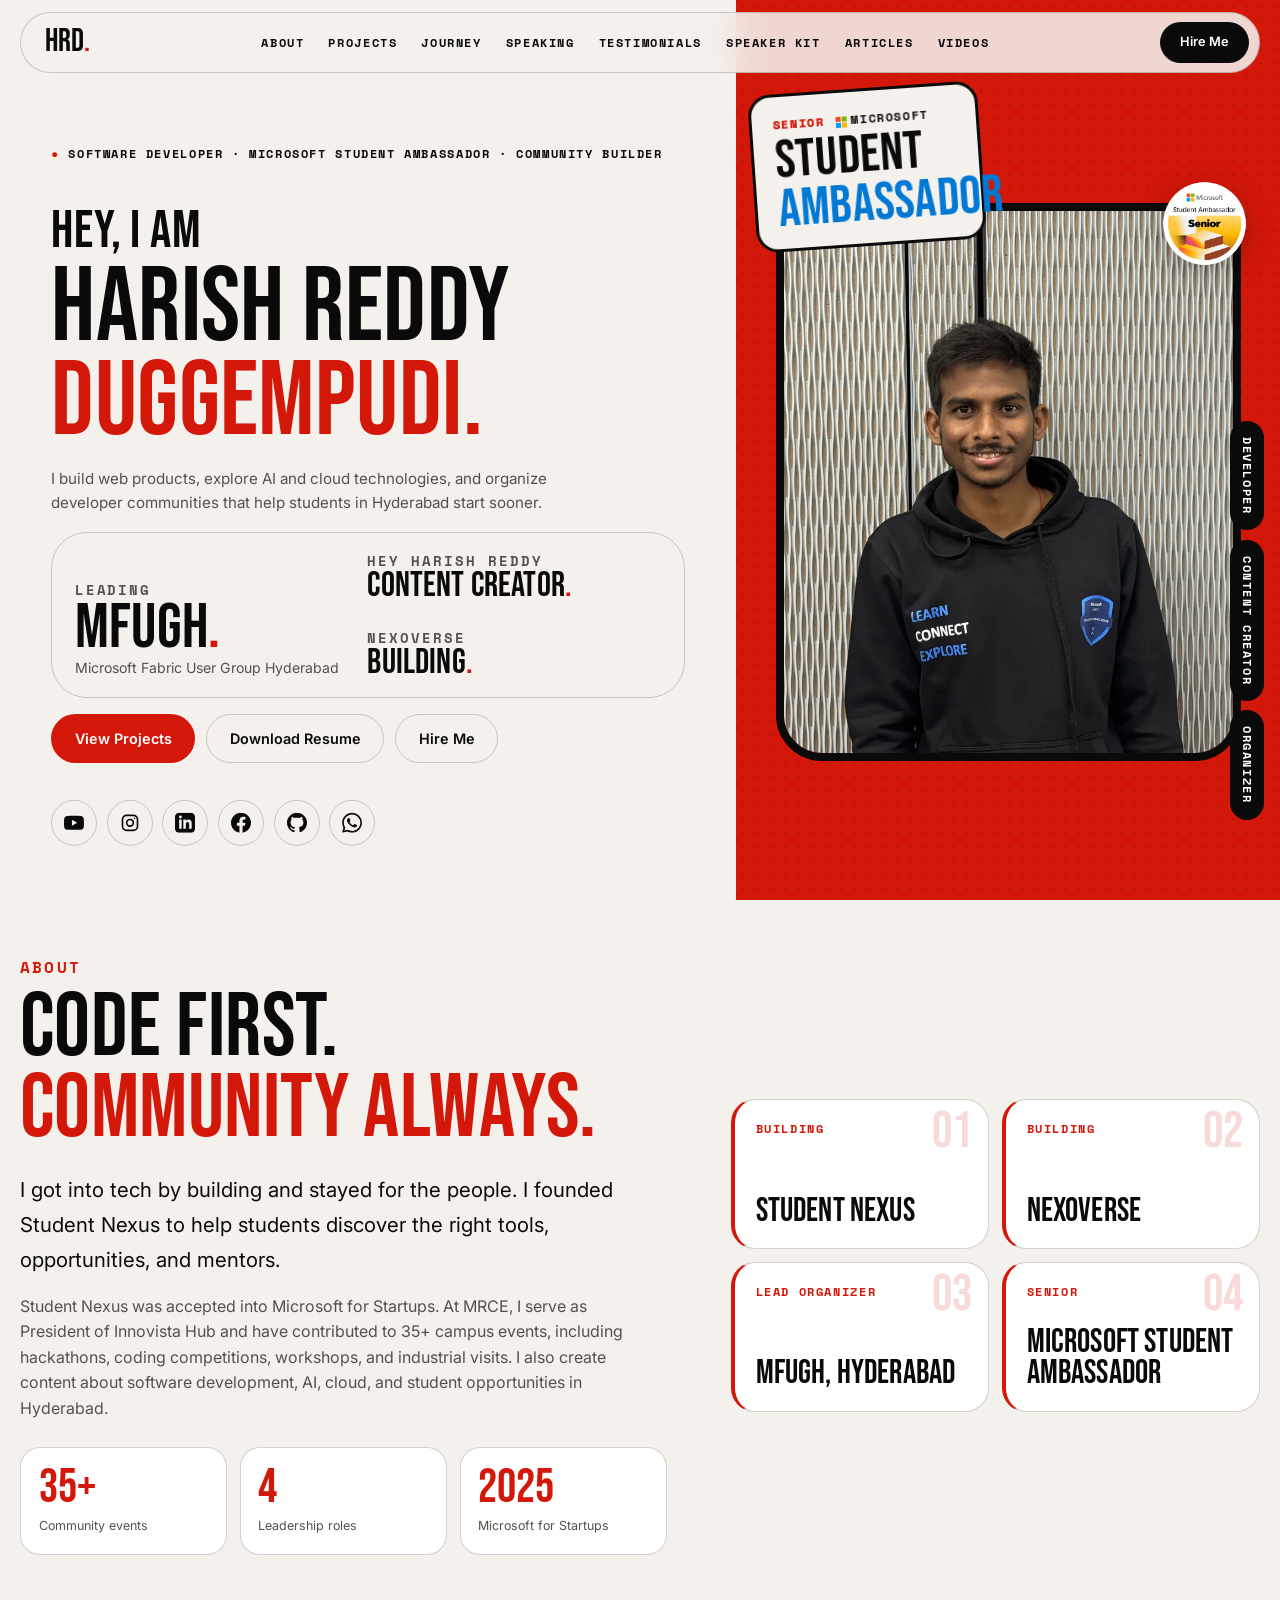
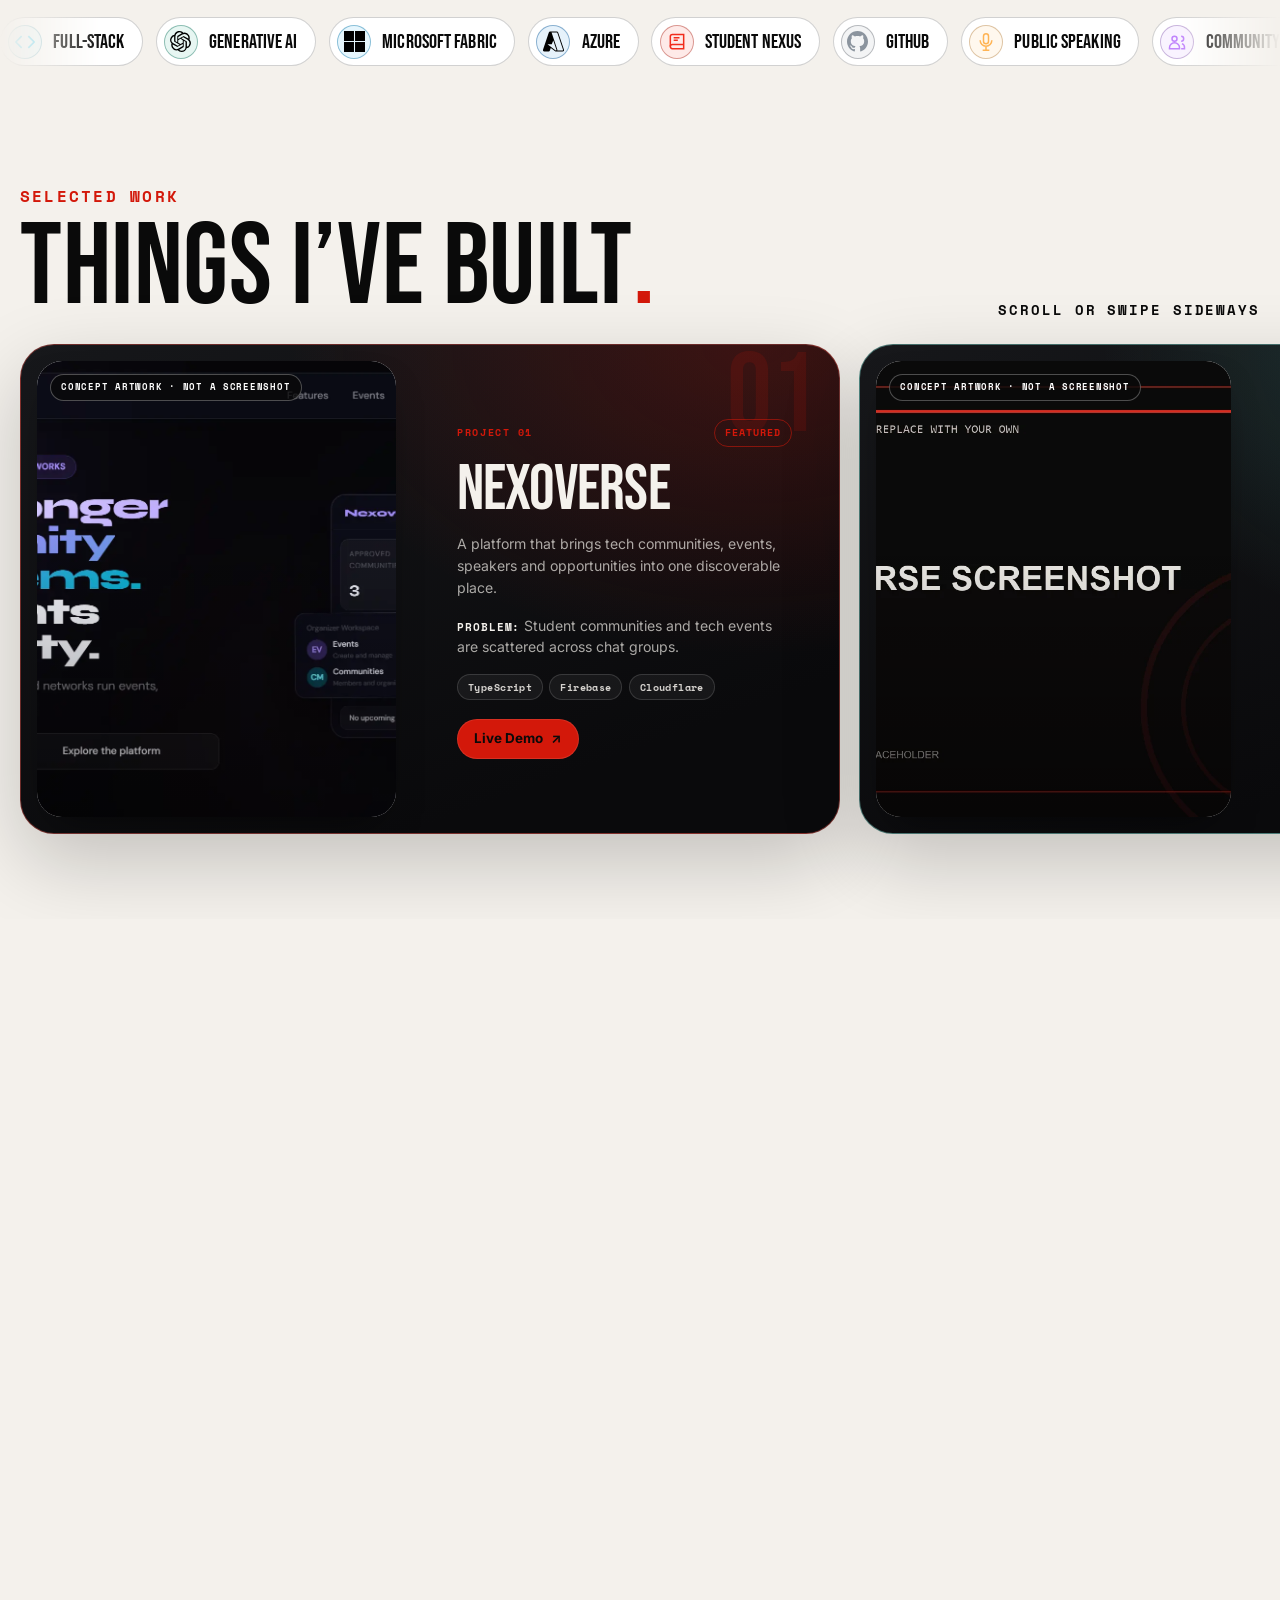
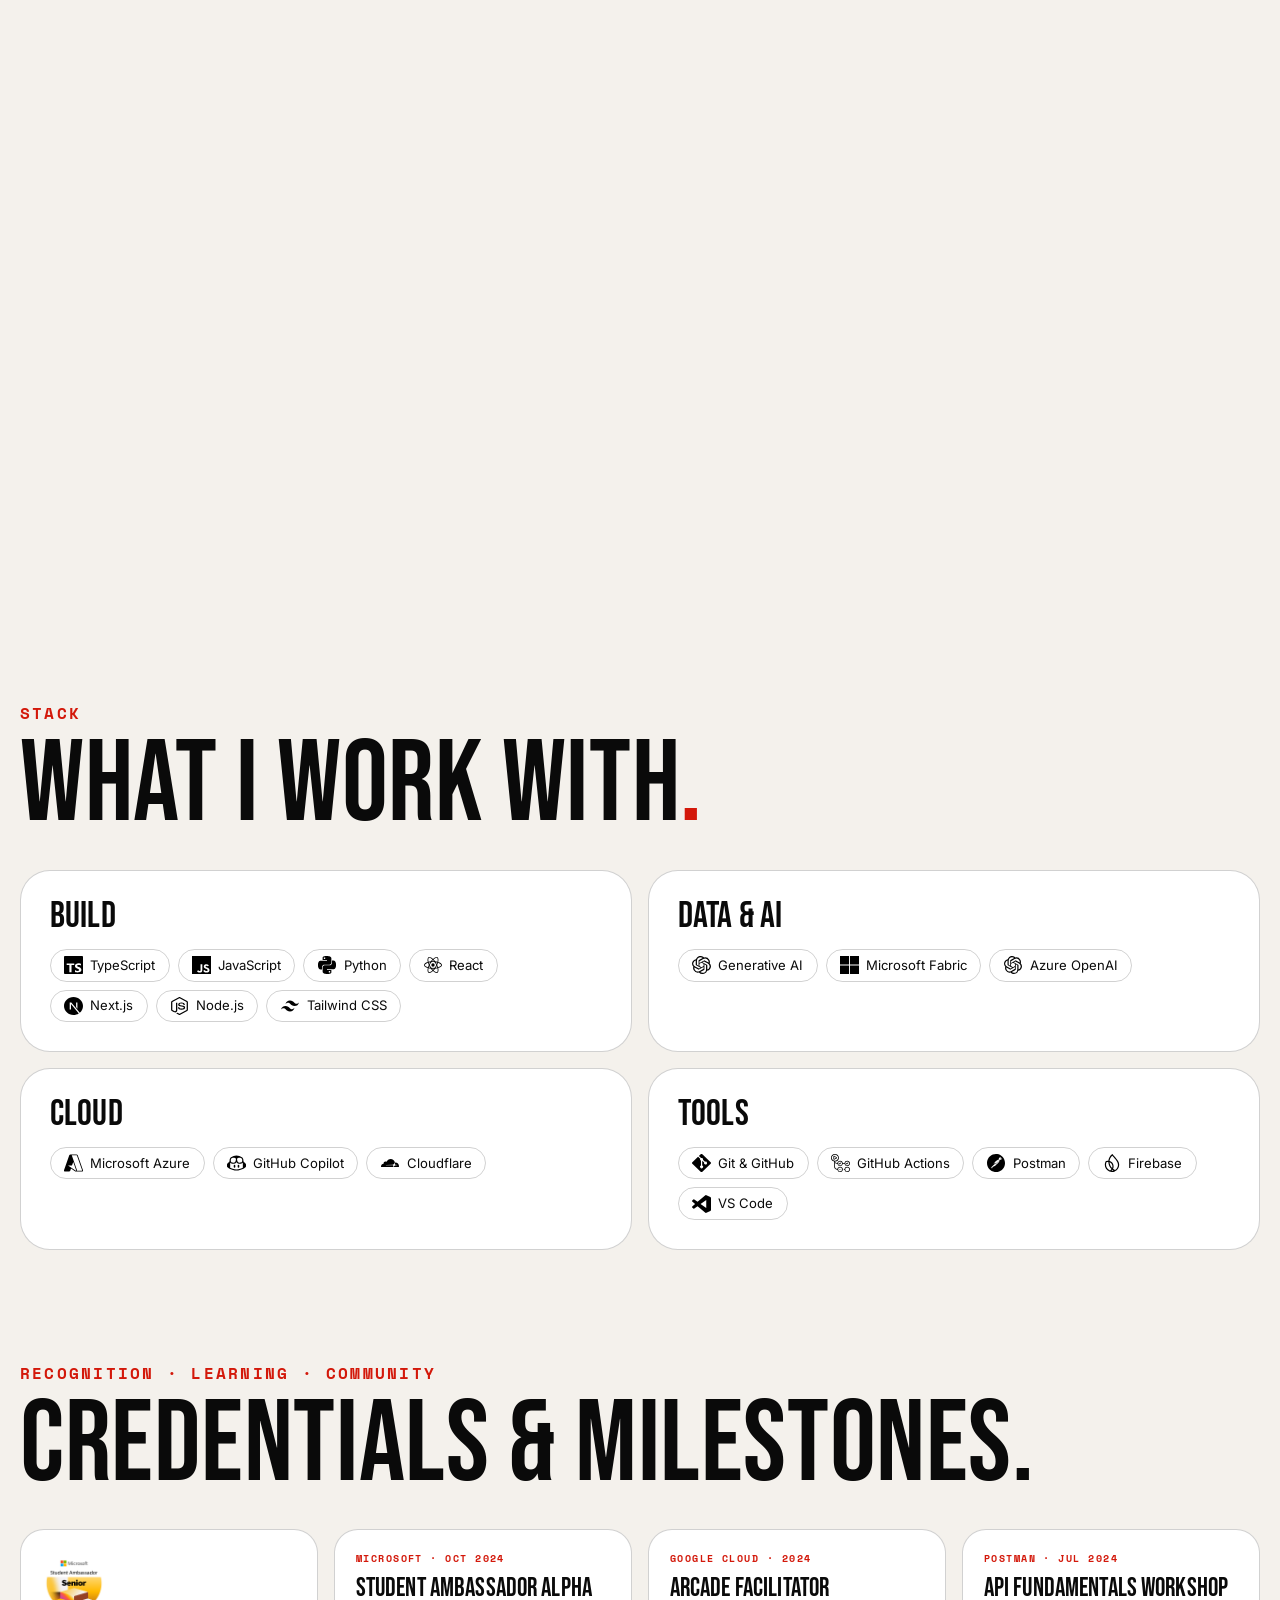
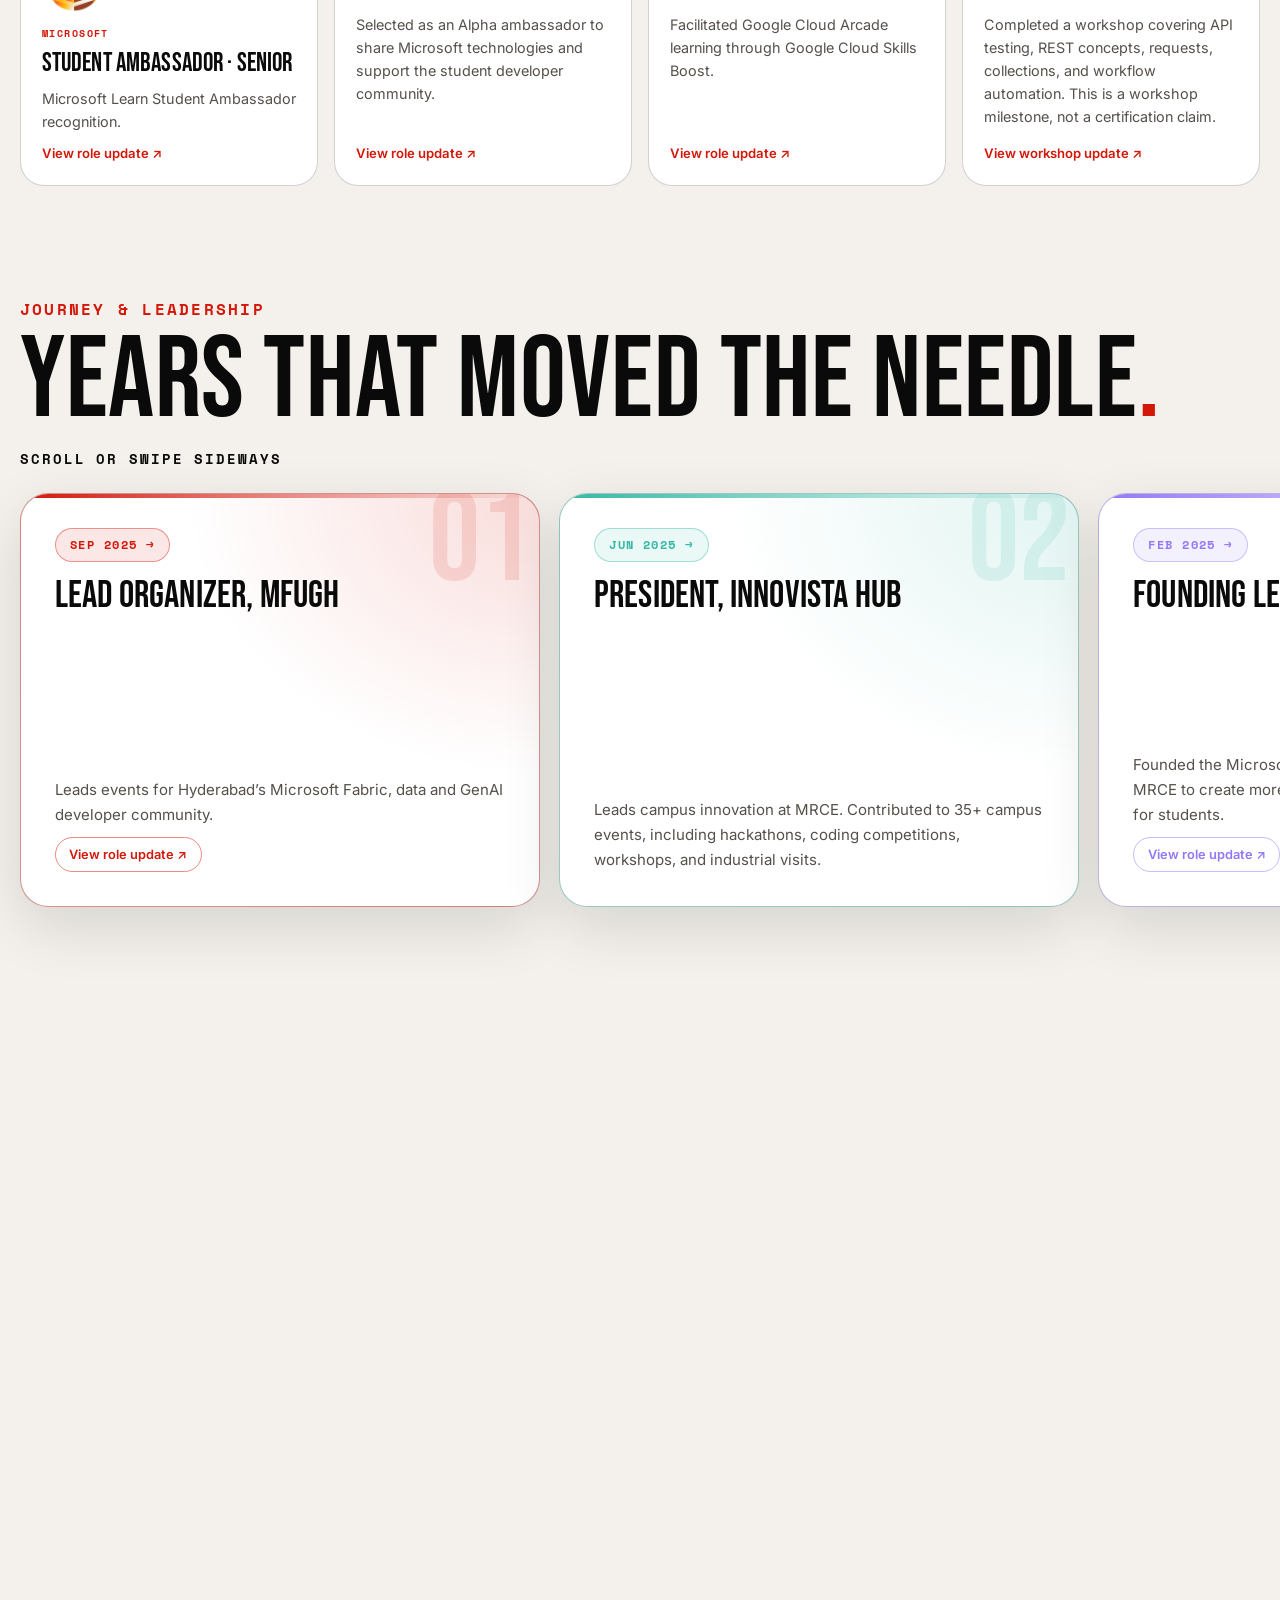
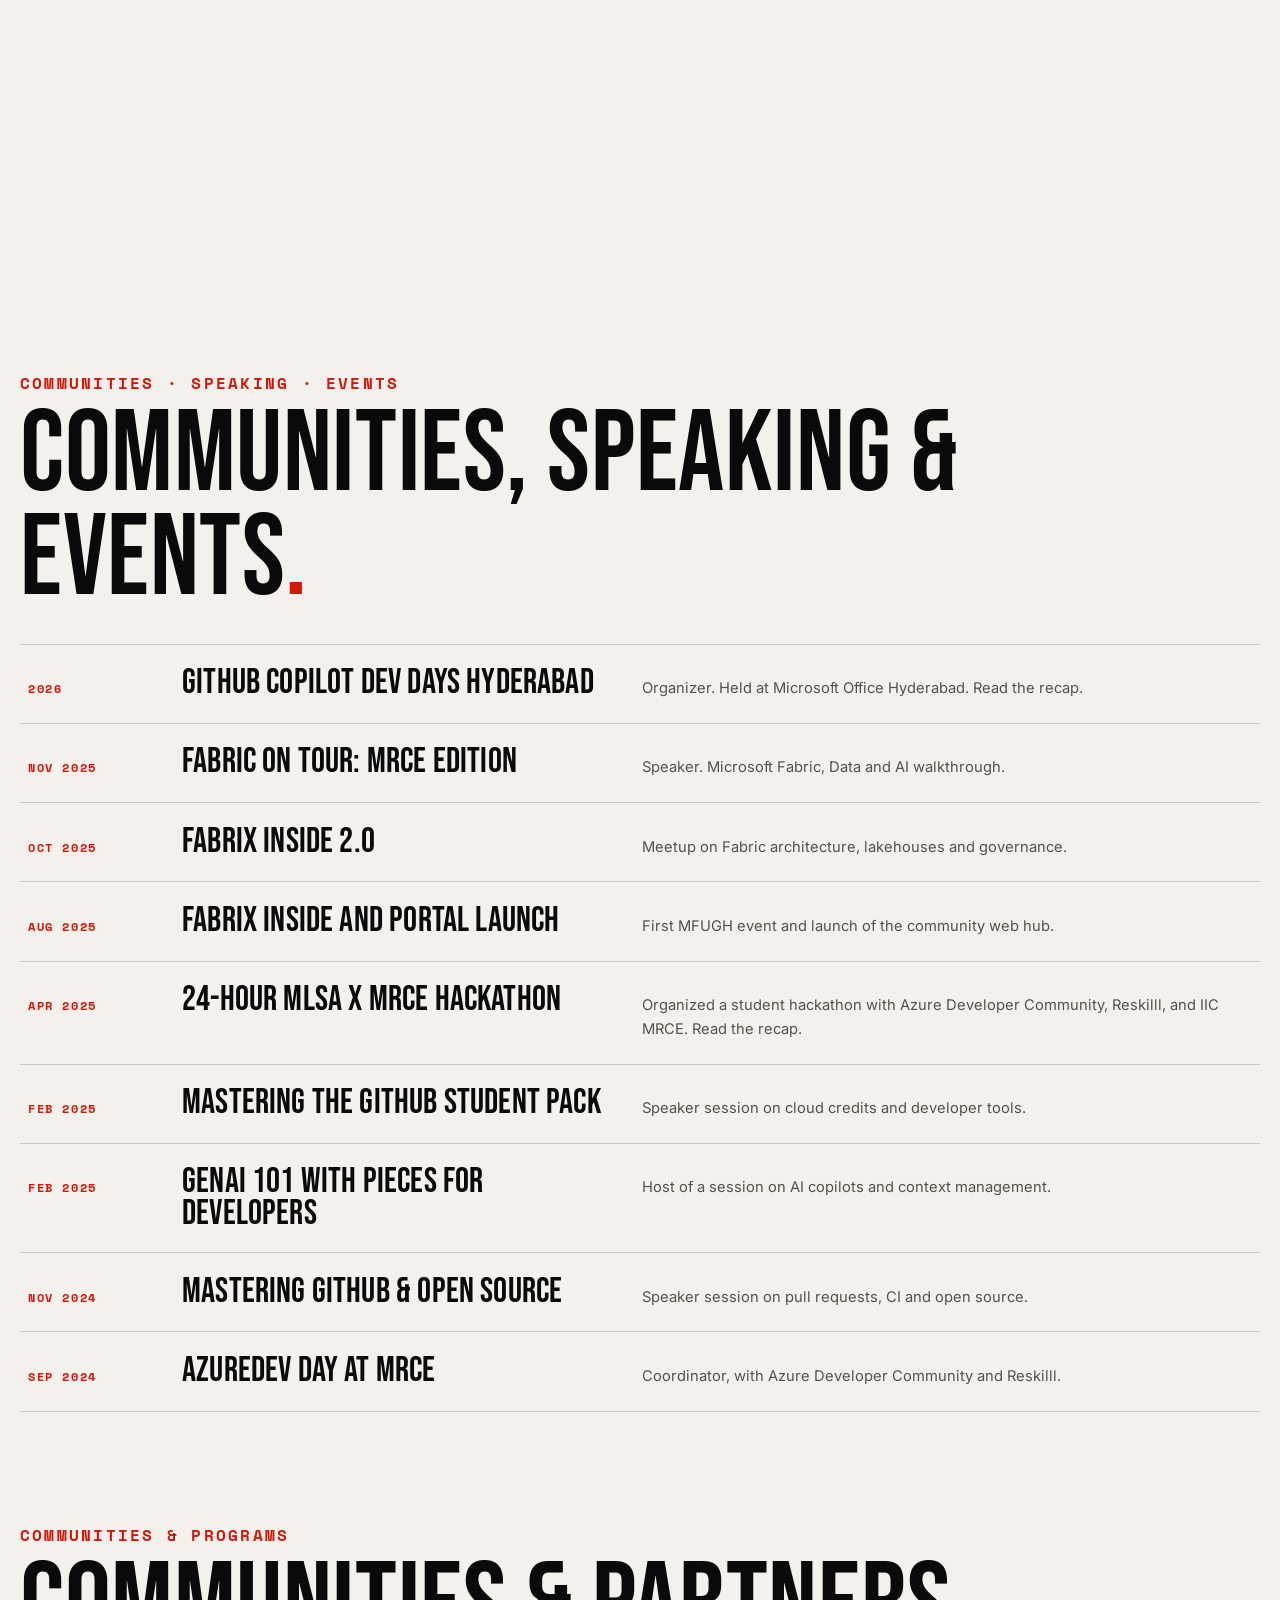
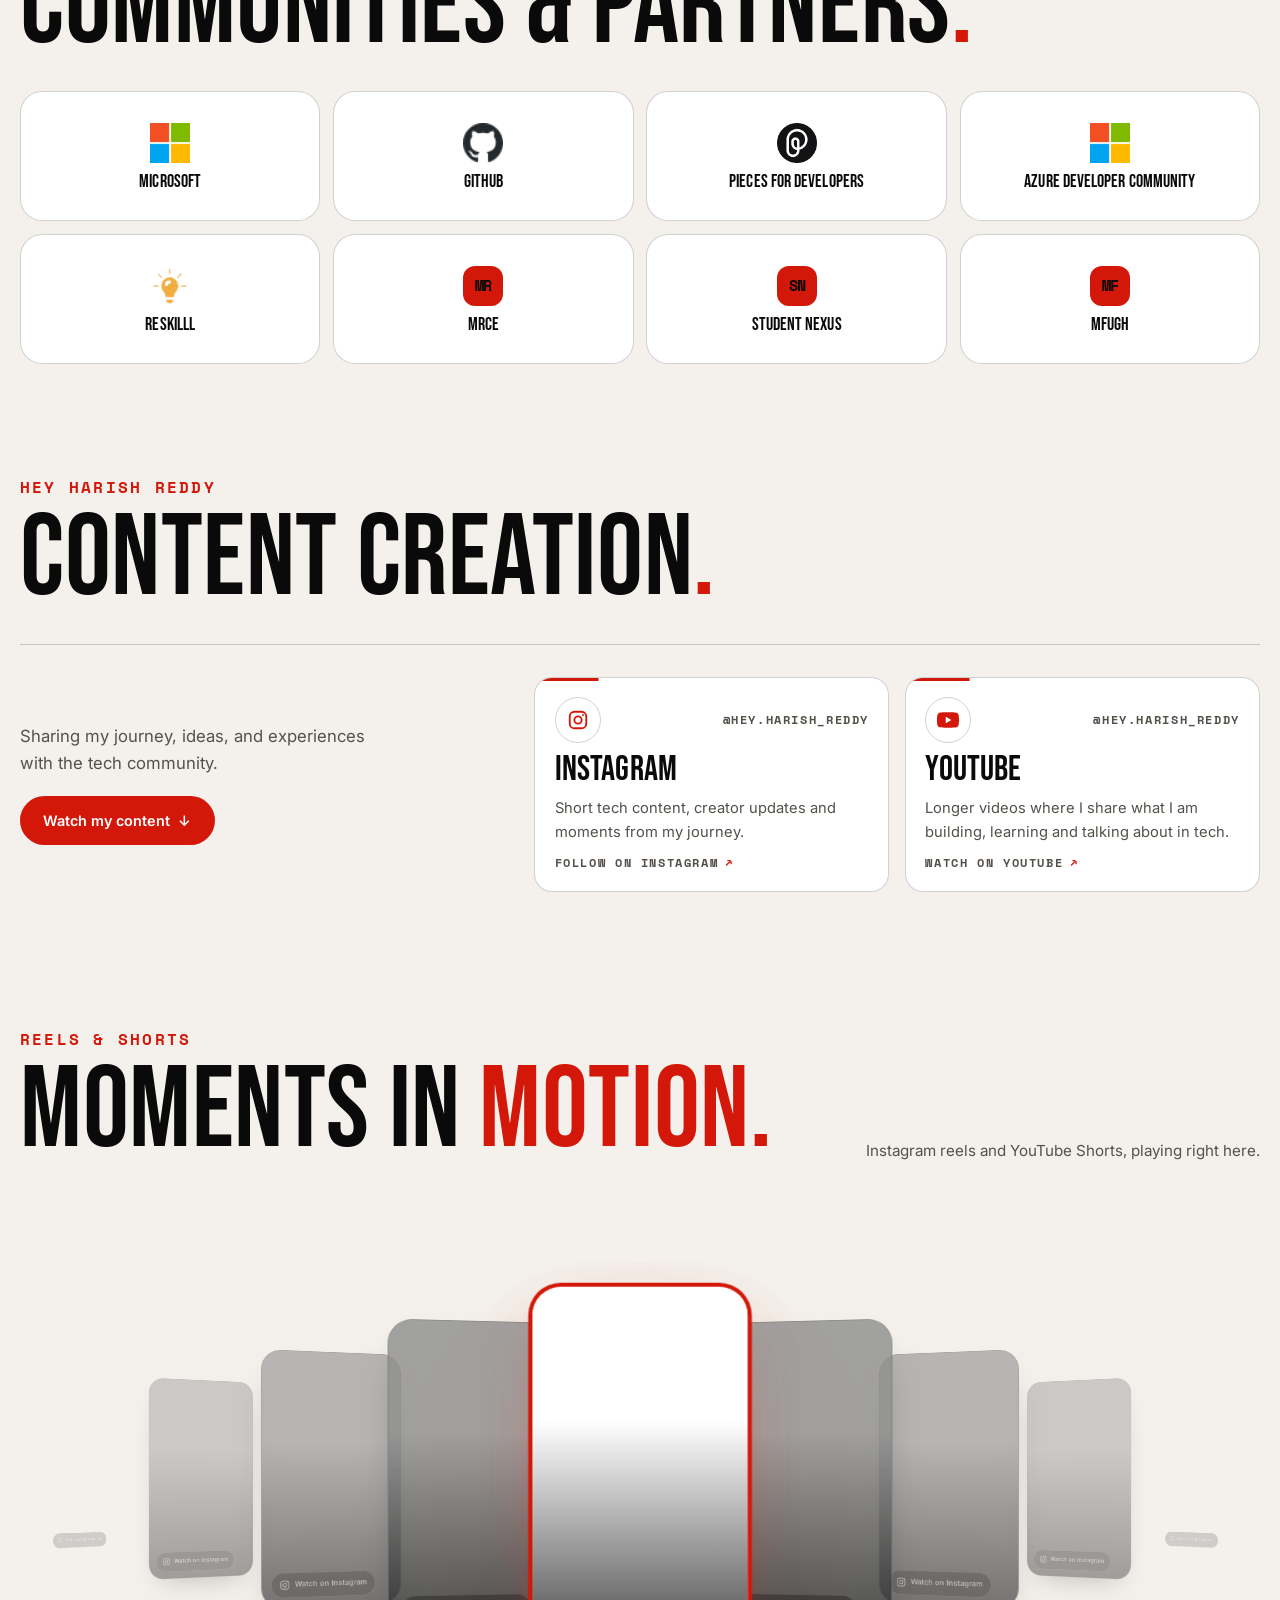
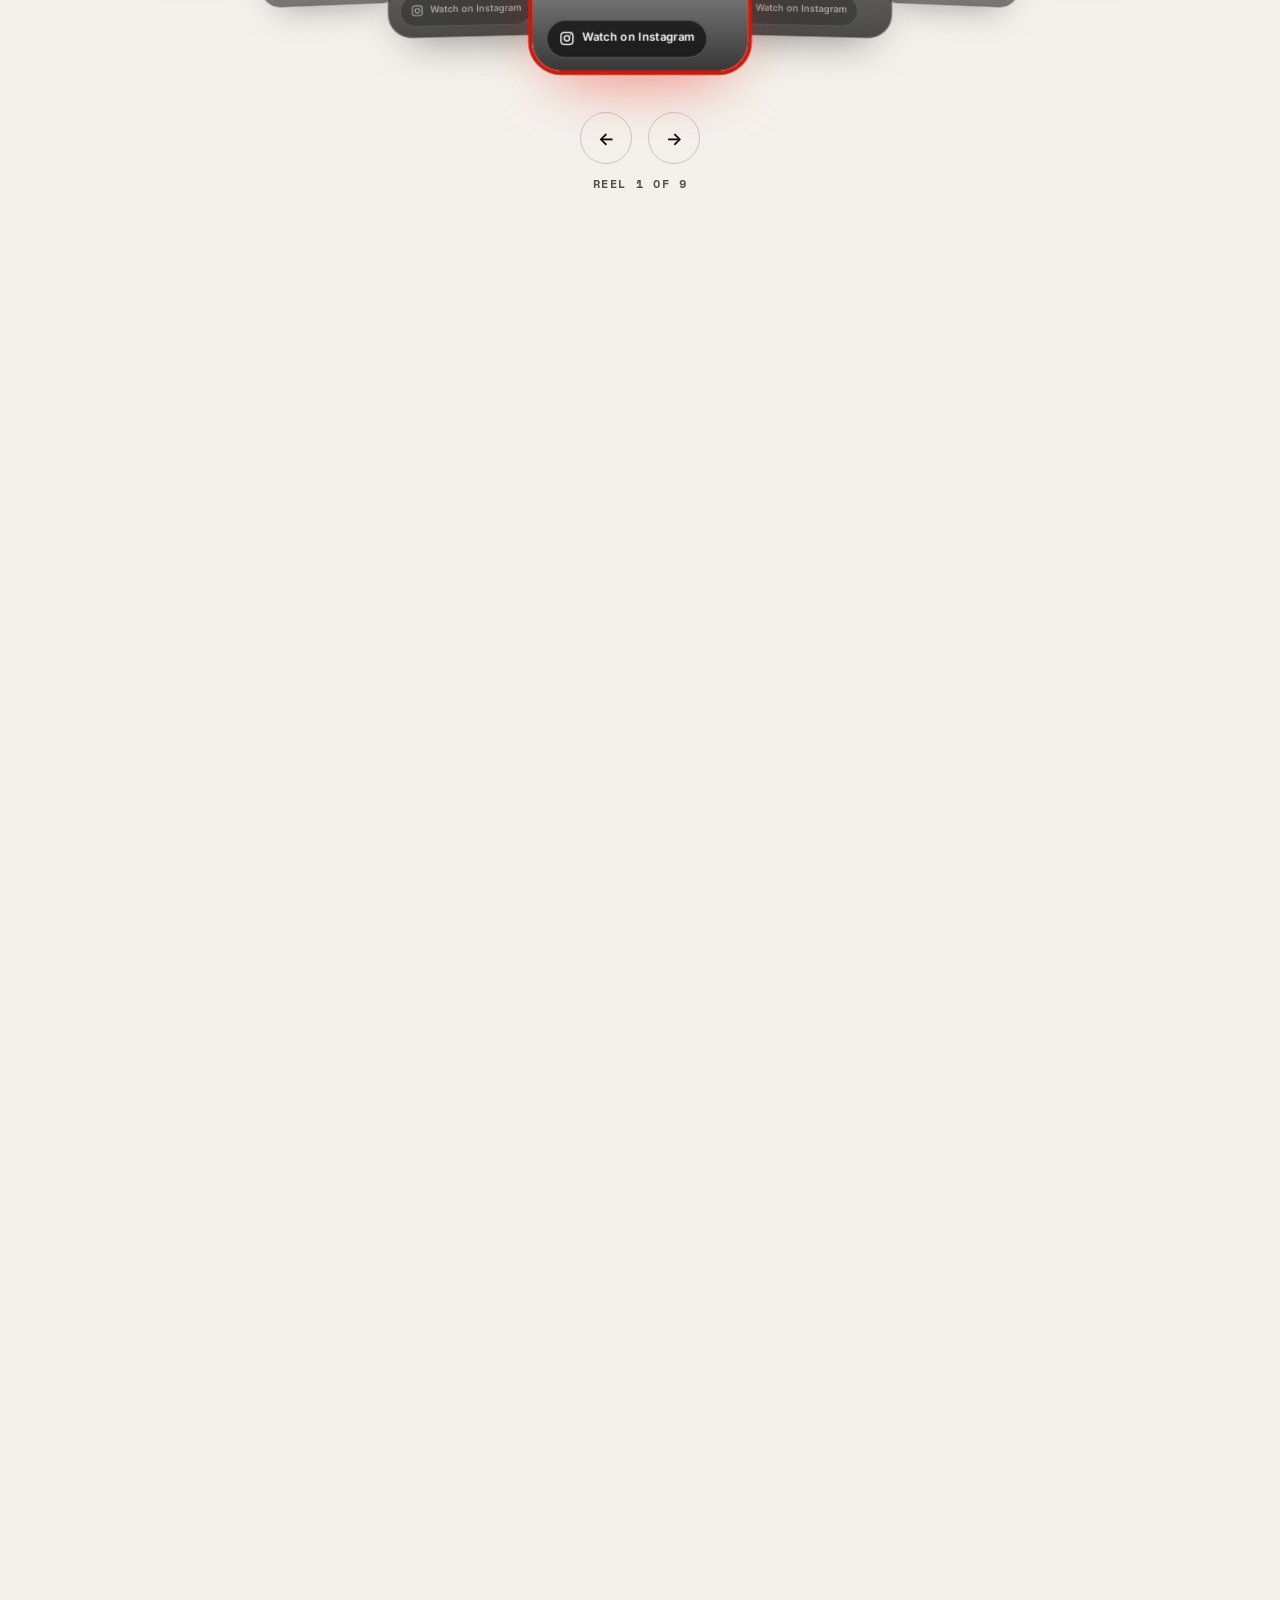
==== commit f58be2ab: "Polish portfolio testimonials and speaker kit Add Topmate reviews, gallery photos, and LinkedIn arti" ====
--- a/index.html
+++ b/index.html
@@ -87,8 +87,8 @@
 <link href="https://fonts.googleapis.com/css2?family=Bebas+Neue&family=Inter:wght@400;500;600&family=Space+Mono:wght@400;700&display=swap" rel="stylesheet">
 <link rel="stylesheet" href="footer-brand.css">
 <style>
-:root{--bg:#0a0a0a;--panel:#121212;--card:#161616;--line:rgba(255,255,255,.14);--text:#f4f1ec;--mute:#aaa59d;--red:#f12c1c;--pill:#fff;--pilltext:#0a0a0a;--section-y:clamp(2.75rem,5vw,3.5rem);color-scheme:dark;box-sizing:border-box;padding-top:env(safe-area-inset-top,0px);padding-bottom:env(safe-area-inset-bottom,0px)}
-@media (prefers-color-scheme:light){:root{--bg:#f4f1ec;--panel:#fff;--card:#fff;--line:rgba(0,0,0,.18);--text:#0a0a0a;--mute:#55504a;--pill:#0a0a0a;--pilltext:#fff;--red:#d3180a;color-scheme:light}}
+:root{--bg:#0a0a0a;--panel:#121212;--card:#161616;--line:rgba(255,255,255,.14);--text:#f4f1ec;--mute:#aaa59d;--red:#f12c1c;--glow:rgba(241,44,28,.12);--pill:#fff;--pilltext:#0a0a0a;--section-y:clamp(2.75rem,5vw,3.5rem);color-scheme:dark;box-sizing:border-box;padding-top:env(safe-area-inset-top,0px);padding-bottom:env(safe-area-inset-bottom,0px)}
+@media (prefers-color-scheme:light){:root{--bg:#f4f1ec;--panel:#fff;--card:#fff;--line:rgba(0,0,0,.18);--text:#0a0a0a;--mute:#55504a;--pill:#0a0a0a;--pilltext:#fff;--red:#d3180a;--glow:rgba(211,24,10,.12);color-scheme:light}}
 *{box-sizing:border-box;margin:0;padding:0}
 html{scroll-behavior:smooth;scroll-padding-top:100px;scrollbar-width:none}
 html::-webkit-scrollbar{display:none}
@@ -234,34 +234,39 @@
 #galPause[aria-pressed=true]{border-color:var(--red);background:var(--card);color:var(--text)}
 #galPause:hover .gal-pause-mark,#galPause[aria-pressed=true] .gal-pause-mark{background:#c91e12}
 .gi.ph{cursor:default}
-#lb{width:min(1120px,calc(100vw - 32px));max-width:calc(100vw - 24px);max-height:calc(100dvh - 24px);margin:auto;padding:0;overflow:hidden;border:1px solid rgba(255,255,255,.16);border-radius:22px;background:#101010;color:#f4f1ec;box-shadow:0 32px 100px rgba(0,0,0,.65)}
-#lb::backdrop{background:rgba(0,0,0,.82);backdrop-filter:blur(9px);animation:lb-fade .2s ease-out}
+/* ===== LIGHTBOX (fullscreen, minimal) ===== */
+#lb{width:100vw;height:100dvh;max-width:none;max-height:none;margin:0;padding:0;border:0;border-radius:0;background:transparent;color:#f4f1ec;overflow:hidden;box-shadow:none}
+#lb::backdrop{background:rgba(6,6,6,.94);backdrop-filter:blur(20px);animation:lb-fade .25s ease-out}
 @keyframes lb-fade{from{opacity:0}to{opacity:1}}
-.lb-frame{position:relative;display:grid;grid-template-rows:minmax(0,1fr) auto;max-height:calc(100dvh - 26px)}
-.lb-stage{position:relative;display:grid;grid-template-columns:minmax(0,1fr);align-items:center;justify-items:center;min-height:220px;max-height:calc(100dvh - 240px);padding:clamp(12px,3vw,28px);background:radial-gradient(ellipse at 50% 100%,rgba(241,44,28,.09),transparent 55%),#080808}
-.lb-stage img{display:block;width:auto;height:auto;max-width:100%;max-height:calc(100dvh - 300px);object-fit:contain;border-radius:12px}
-.lb-close,.lb-nav{display:grid;place-items:center;flex:none;border:1px solid rgba(255,255,255,.2);background:rgba(18,18,18,.84);color:#fff;cursor:pointer;backdrop-filter:blur(10px);transition:background .18s,border-color .18s,transform .18s}
-.lb-close{position:absolute;z-index:2;top:18px;right:18px;width:44px;height:44px;border-radius:50%}
-.lb-nav{width:46px;height:46px;border-radius:50%}
-.lb-nav#lbPrev{position:absolute;left:16px;top:50%;transform:translateY(-50%)}
-.lb-nav#lbNext{position:absolute;right:16px;top:50%;transform:translateY(-50%)}
-.lb-close:hover,.lb-nav:hover{background:var(--red);border-color:var(--red)}
-.lb-nav#lbPrev:hover{transform:translateY(-50%) scale(1.06)}
-.lb-nav#lbNext:hover{transform:translateY(-50%) scale(1.06)}
+@keyframes lb-pop{from{opacity:0;transform:scale(.97)}to{opacity:1;transform:none}}
+.lb-frame{position:relative;display:block;width:100%;height:100%;max-height:none}
+.lb-stage{position:absolute;inset:0;display:flex;align-items:center;justify-content:center;width:auto;height:auto;max-height:none;min-height:0;padding:76px 92px 104px;background:none;overflow:hidden}
+.lb-stage img{display:block;width:auto;height:auto;max-width:100%;max-height:calc(100dvh - 180px);min-width:0;min-height:0;object-fit:contain;border:0;border-radius:14px;box-shadow:0 30px 90px rgba(0,0,0,.65);animation:lb-pop .3s ease-out}
+.lb-close,.lb-nav{display:grid;place-items:center;border:0;background:rgba(255,255,255,.1);color:#fff;cursor:pointer;backdrop-filter:blur(10px);transition:background .2s,transform .2s}
+.lb-close{position:absolute;z-index:2;top:18px;right:18px;width:46px;height:46px;border-radius:50%}
+.lb-nav{width:52px;height:52px;border-radius:50%;box-shadow:none}
+.lb-nav#lbPrev{position:absolute;left:20px;top:50%;transform:translateY(-50%)}
+.lb-nav#lbNext{position:absolute;right:20px;top:50%;transform:translateY(-50%)}
+.lb-close:hover,.lb-nav:hover{background:var(--red)}
+.lb-nav#lbPrev:hover,.lb-nav#lbNext:hover{transform:translateY(-50%) scale(1.08)}
 .lb-close svg,.lb-nav svg{width:20px;height:20px}
-.lb-caption{display:flex;align-items:flex-end;justify-content:space-between;gap:1rem;padding:1rem clamp(1rem,3vw,1.75rem) 1.15rem;border-top:1px solid rgba(255,255,255,.1);background:linear-gradient(135deg,#151515,#101010)}
-.lb-title .m{color:#ff584b;font-size:.62rem}
-.lb-title h2{margin-top:.25rem;font-size:clamp(1.5rem,3vw,2.3rem);line-height:1}
-.lb-desc{max-width:70ch;margin-top:.4rem;color:#c4c0ba;font-size:.84rem;line-height:1.5}
-.lb-desc:empty{display:none}
-.lb-meta{display:flex;align-items:center;gap:.55rem;flex-wrap:wrap;margin-top:.7rem;color:#e4e0da;font-size:.72rem}
-.lb-meta:empty{display:none}
-.lb-meta span{display:inline-flex;align-items:center;gap:.4rem;padding:.4rem .65rem;border:1px solid rgba(255,255,255,.12);border-radius:99px;background:rgba(255,255,255,.04)}
-.lb-meta strong{color:#ff584b;font-size:.62rem;letter-spacing:.06em;text-transform:uppercase}
-.lb-meta svg{width:14px;height:14px;color:#ff584b;flex:none}
-.lb-count{flex:none;color:#aaa59d;font:700 .72rem/1.4 'Space Mono',ui-monospace,monospace;letter-spacing:.08em}
-@media(max-width:600px){#lb{width:calc(100vw - 16px);max-width:calc(100vw - 16px);max-height:calc(100dvh - 16px);border-radius:16px}.lb-frame{max-height:calc(100dvh - 18px)}.lb-stage{min-height:180px;max-height:calc(100dvh - 230px);padding:6px}.lb-stage img{max-width:calc(100vw - 28px);max-height:calc(100dvh - 270px);border-radius:10px}.lb-close,.lb-nav{width:40px;height:40px}.lb-close{top:12px;right:12px}.lb-nav#lbPrev{left:10px}.lb-nav#lbNext{right:10px}.lb-caption{align-items:flex-start;padding:.75rem .85rem .85rem}.lb-desc{font-size:.78rem}.lb-meta{gap:.4rem}.lb-meta span{padding:.35rem .55rem}.lb-count{padding-top:.2rem}}
-@media(prefers-reduced-motion:reduce){#lb::backdrop{animation:none}.lb-close,.lb-nav{transition:none}}
+.lb-caption{position:absolute;left:50%;bottom:28px;transform:translateX(-50%);display:flex;align-items:center;gap:1rem;max-width:min(90vw,640px);padding:.7rem 1.2rem;border:1px solid rgba(255,255,255,.12);border-radius:99px;background:rgba(20,20,20,.7);backdrop-filter:blur(14px)}
+.lb-title .m{display:none}
+.lb-title h2{margin:0;font-size:1.3rem;line-height:1;white-space:nowrap;overflow:hidden;text-overflow:ellipsis}
+.lb-desc{display:none}
+.lb-meta{display:none}
+.lb-count{flex:none;padding-left:1rem;border-left:1px solid rgba(255,255,255,.2);color:#aaa59d;font:700 .72rem/1 'Space Mono',monospace;letter-spacing:.08em}
+@media(max-width:600px){
+  .lb-stage{padding:60px 10px 100px}
+  .lb-stage img{max-height:calc(100dvh - 170px);border-radius:10px}
+  .lb-nav{width:42px;height:42px;top:auto;bottom:24px;transform:none}
+  .lb-nav#lbPrev{left:14px;top:auto;transform:none}
+  .lb-nav#lbNext{right:14px;top:auto;transform:none}
+  .lb-nav#lbPrev:hover,.lb-nav#lbNext:hover{transform:none}
+  .lb-caption{bottom:30px;max-width:calc(100vw - 130px);padding:.55rem .9rem}
+  .lb-title h2{font-size:1.05rem}
+}
+@media(prefers-reduced-motion:reduce){#lb::backdrop,.lb-stage img{animation:none}.lb-close,.lb-nav{transition:none}}
 .sk{display:grid;grid-template-columns:repeat(2,1fr);gap:1rem}
 .sk div{border:1px solid var(--line);border-radius:30px;padding:1.8rem;background:var(--card)}
 .sk h3{font-size:2.3rem;margin-bottom:1rem}
@@ -373,6 +378,24 @@
 .partners .partner{border:1px solid var(--line);border-radius:22px;background:var(--card);min-height:130px;display:flex;flex-direction:column;align-items:center;justify-content:center;gap:.7rem;font-size:1.1rem;text-align:center;padding:1rem}
 .partner img,.partner-mark{width:40px;height:40px;object-fit:contain}
 .partner-mark{display:grid;place-items:center;border-radius:12px;background:var(--red);color:#0a0a0a;font:700 .95rem/1 'Space Mono',ui-monospace,monospace;letter-spacing:-.06em}
+@media(prefers-color-scheme:dark){.partner-logo-mono{filter:invert(1);mix-blend-mode:screen}}
+.testimonial-grid{display:grid;grid-template-columns:repeat(auto-fit,minmax(min(100%,360px),1fr));gap:1rem;width:min(100%,920px);margin-inline:0}
+.testimonial-panel{position:relative;display:grid;grid-template-columns:minmax(0,1fr);align-content:start;gap:.55rem;width:100%;min-height:100%;padding:1.3rem;border:1px solid var(--line);border-radius:22px;background:radial-gradient(360px circle at 0% 0%,var(--glow),transparent 70%),var(--panel);box-shadow:0 18px 48px rgba(0,0,0,.12)}
+.testimonial-topline{display:flex;align-items:center;justify-content:flex-start;gap:.7rem}
+.testimonial-copy>.testimonial-topline{justify-content:space-between}
+.testimonial-mark{color:var(--red);font:400 3.2rem/.7 Georgia,serif}
+.testimonial-rating{display:flex;align-items:center;gap:.45rem;color:#f2b66d;font-size:.85rem}
+.testimonial-rating span{color:var(--mute);font:700 .65rem/1.3 'Space Mono',monospace}
+.testimonial-badge{padding:.3rem .55rem;border:1px solid color-mix(in srgb,var(--red) 42%,var(--line));border-radius:99px;color:var(--red);font:700 .58rem/1.2 'Space Mono',monospace;letter-spacing:.08em}
+.testimonial-copy>.m{color:var(--red)}
+.testimonial-quote{max-width:42ch;margin:.2rem 0 .7rem;font-size:clamp(1.15rem,1.8vw,1.4rem);font-weight:500;line-height:1.4}
+.testimonial-attribution{display:flex;align-items:center;justify-content:space-between;gap:1rem;flex-wrap:wrap}
+.testimonial-author{display:flex;flex-direction:column;gap:.15rem}
+.testimonial-author strong{font-size:.95rem}
+.testimonial-author span{color:var(--mute);font-size:.75rem}
+.testimonial-link{color:var(--red);font-size:.82rem;font-weight:600}
+.testimonial-link:hover{color:var(--text)}
+@media(max-width:600px){.testimonial-panel{gap:.5rem;padding:1.1rem;border-radius:20px}.testimonial-mark{font-size:2.8rem}.testimonial-quote{font-size:1.15rem}}
 .tc.k{background:var(--red);color:#0a0a0a;border:0;align-items:center;justify-content:center;font-size:4rem}
 .track .proj,.track .proj.big{--proj-accent:var(--red);position:relative;isolation:isolate;flex:none;display:grid;grid-template-columns:minmax(0,1.05fr) minmax(0,.95fr);gap:clamp(1rem,2.4vw,2rem);width:min(740px,78vw);height:clamp(350px,calc(100vh - 23rem),490px);padding:clamp(.7rem,1.4vw,1rem);scroll-snap-align:start;border:1px solid color-mix(in srgb,var(--proj-accent) 34%,rgba(255,255,255,.18));border-radius:34px;background:radial-gradient(ellipse at 90% 0%,color-mix(in srgb,var(--proj-accent) 18%,transparent),transparent 42%),linear-gradient(145deg,#191a1d,#0b0b0d 75%);color:#f4f1ec;box-shadow:0 28px 80px rgba(0,0,0,.2);transition:border-color .3s,box-shadow .3s}
 .track .proj:nth-child(5n+2){--proj-accent:#5ad4c5}
@@ -594,7 +617,11 @@
 #rvStatus{position:static;width:auto;height:auto;clip:auto;overflow:visible;text-align:center;margin-top:.7rem;color:var(--mute);font:700 .72rem/1.4 'Space Mono',monospace;letter-spacing:.14em;text-transform:uppercase}
 
 .blogs{grid-template-columns:repeat(auto-fit,minmax(min(100%,260px),340px));justify-content:start}
-.blogs .bc{aspect-ratio:2.4/1;height:auto}
+.blogs .bc{position:relative;aspect-ratio:2.4/1;height:auto}
+.blogs .blog-art{position:absolute;inset:0;display:flex;flex-direction:column;justify-content:space-between;padding:1rem 1.15rem;background:radial-gradient(ellipse at 85% 15%,rgba(73,126,245,.42),transparent 42%),linear-gradient(135deg,#111827,#111116 70%);color:#f4f1ec}
+.blogs .blog-art span{font:700 .58rem/1.3 'Space Mono',monospace;letter-spacing:.12em;color:#aebaff}
+.blogs .blog-art strong{font:400 clamp(1.7rem,3vw,2.5rem)/.88 'Bebas Neue',Impact,sans-serif;letter-spacing:.02em}
+.blogs .blog-art i{align-self:flex-end;color:#aebaff;font:700 .55rem/1.2 'Space Mono',monospace;letter-spacing:.1em;font-style:normal}
 .blogs .card{transition:transform .3s,border-color .3s,box-shadow .3s}
 .blogs .card:hover{transform:translateY(-6px);box-shadow:0 24px 50px -26px rgba(241,44,28,.45)}
 .blogs .cb{padding:1rem;gap:.4rem}
@@ -652,7 +679,7 @@
 <header><nav aria-label="Main">
 <a href="#home" class="logo d" aria-label="Harish Reddy Duggempudi, home">HRD<span class="red">.</span></a>
 <ul class="m" id="menu">
-<li class="nav-compact"><a href="#about">About</a></li><li class="nav-compact"><a href="#projects">Projects</a></li><li class="nav-compact"><a href="#journey">Journey</a></li><li class="nav-compact"><a href="#events">Speaking</a></li><li class="nav-secondary"><a href="speaker-kit.html">Speaker Kit</a></li><li class="nav-secondary"><a href="#blogs">Articles</a></li><li class="nav-compact"><a href="#videos">Videos</a></li>
+<li class="nav-compact"><a href="#about">About</a></li><li class="nav-compact"><a href="#projects">Projects</a></li><li class="nav-compact"><a href="#journey">Journey</a></li><li class="nav-compact"><a href="#events">Speaking</a></li><li class="nav-secondary"><a href="#testimonials">Testimonials</a></li><li class="nav-secondary"><a href="speaker-kit.html">Speaker Kit</a></li><li class="nav-secondary"><a href="#blogs">Articles</a></li><li class="nav-compact"><a href="#videos">Videos</a></li>
 </ul>
 <div class="nr">
 <a class="pill" href="#open-to-work">Hire Me</a>
@@ -672,7 +699,7 @@
 </div>
 <div class="acts">
 <a class="pill r" href="#projects">View Projects</a>
-<a class="pill o" id="resumeBtn" href="#contact" aria-disabled="true">Download Resume</a>
+<a class="pill o" id="resumeBtn" href="assets/Harish_Reddy_Duggempudi_Resume.pdf" download>Download Resume</a>
 <a class="pill o" href="#open-to-work">Hire Me</a>
 </div>
 <div class="icons" id="socials"></div>
@@ -765,8 +792,8 @@
 <p class="m">Communities &amp; programs</p><h2 class="d" id="partners-title">Communities &amp; Partners<span class="red">.</span></h2>
 <div class="partners d">
  <div class="partner"><img src="assets/partners/microsoft.webp" width="40" height="40" alt=""><span>Microsoft</span></div>
- <div class="partner"><img src="assets/partners/github.webp" width="40" height="40" alt=""><span>GitHub</span></div>
- <div class="partner"><img src="assets/partners/pieces.webp" width="40" height="40" alt=""><span>Pieces for Developers</span></div>
+ <div class="partner"><img class="partner-logo-mono" src="assets/partners/github.webp" width="40" height="40" alt=""><span>GitHub</span></div>
+ <div class="partner"><img class="partner-logo-mono" src="assets/partners/pieces.webp" width="40" height="40" alt=""><span>Pieces for Developers</span></div>
  <div class="partner"><img src="assets/partners/azure-developer-community.webp" width="40" height="40" alt=""><span>Azure Developer Community</span></div>
  <div class="partner"><img src="assets/partners/reskilll.webp" width="40" height="40" alt=""><span>Reskilll</span></div>
  <div class="partner"><span class="partner-mark" aria-hidden="true">MR</span><span>MRCE</span></div>
@@ -823,19 +850,54 @@
 </div>
 </section>
 
-<section id="gallery" aria-labelledby="gallery-title"><div class="w">
-<p class="m">Beyond the code</p><h2 class="d" id="gallery-title">Life outside the screen<span class="red">.</span></h2>
-<p class="gctl"><button type="button" class="rb" id="galPause" aria-pressed="false" aria-controls="galList"><span class="gal-pause-mark" aria-hidden="true"><svg class="gal-pause-icon" viewBox="0 0 24 24" fill="currentColor"><path d="M7 5h4v14H7zm6 0h4v14h-4z"/></svg><svg class="gal-play-icon" viewBox="0 0 24 24" fill="currentColor"><path d="M7 4.5v15l12-7.5z"/></svg></span><span class="gal-pause-label">Pause scrolling</span></button></p>
-</div><div class="gal" id="galList" role="group" aria-label="Photo gallery"></div></section>
+<section id="testimonials" aria-labelledby="testimonials-title"><div class="w">
+<p class="m">Testimonials</p><h2 class="d" id="testimonials-title">Kind words<span class="red">.</span></h2>
+<div class="testimonial-grid">
+<article class="testimonial-panel">
+<div class="testimonial-topline">
+<span class="testimonial-mark" aria-hidden="true">“</span>
+<span class="testimonial-rating" aria-label="5 out of 5 stars">★★★★★ <span>5/5</span></span>
+</div>
+<div class="testimonial-copy">
+<div class="testimonial-topline"><p class="m">Topmate review</p><span class="testimonial-badge">PINNED</span></div>
+<blockquote class="testimonial-quote">The call was friendly, insightful, and informative, helping me gain clarity on my doubts and better understand the steps required to progress toward the Associate role in the MSA program.</blockquote>
+<div class="testimonial-attribution">
+<div class="testimonial-author"><strong>Akshaya Manukonda</strong><span><time datetime="2026-10-11">11th Oct, 2026</time> · Topmate</span></div>
+<a class="testimonial-link" href="https://topmate.io/harish_reddy_duggempudi" target="_blank" rel="noopener noreferrer">View Topmate profile <span aria-hidden="true">↗</span></a>
+</div>
+</div>
+</article>
+<article class="testimonial-panel">
+<div class="testimonial-topline">
+<span class="testimonial-mark" aria-hidden="true">“</span>
+<span class="testimonial-rating" aria-label="5 out of 5 stars">★★★★★ <span>5/5</span></span>
+</div>
+<div class="testimonial-copy">
+<div class="testimonial-topline"><p class="m">Topmate review</p></div>
+<blockquote class="testimonial-quote">the guide has explained clearly and all the doubts are clarified</blockquote>
+<div class="testimonial-attribution">
+<div class="testimonial-author"><strong>Smruthik Reddy</strong><span><time datetime="2026-10-19">19th Oct, 2026</time> · Topmate</span></div>
+<a class="testimonial-link" href="https://topmate.io/harish_reddy_duggempudi" target="_blank" rel="noopener noreferrer">View Topmate profile <span aria-hidden="true">↗</span></a>
+</div>
+</div>
+</article>
+</div>
+</div>
+</div></section>
 
 <section class="opportunities" id="open-to-work" aria-labelledby="open-work-title"><div class="w opportunities-panel">
 <div class="opportunities-intro"><p class="m">Open to opportunities</p><h2 class="d" id="open-work-title">Open to work<span class="red">.</span></h2><p>Interested in software development, frontend, and AI roles. Let’s build useful things together.</p></div>
 <article class="open-work-card" aria-label="Open to work profile">
 <div class="open-work-profile"><div class="open-work-photo"><img src="assets/portrait-hero.webp" alt="Harish Reddy Duggempudi" width="760" height="912" loading="eager" decoding="async"></div><div class="open-work-copy"><span class="open-work-label">OPEN TO WORK</span><h3>Harish Reddy Duggempudi</h3><p>Hyderabad, India</p></div></div>
 <ul class="open-work-roles" aria-label="Interested roles"><li>Software Developer</li><li>Frontend Developer</li><li>AI Developer</li></ul>
-<div class="open-work-actions"><a class="pill" href="assets/Harish_Reddy_Duggempudi_Resume_.pdf" download>Download Resume <span aria-hidden="true">↓</span></a><a class="pill linkedin" href="https://www.linkedin.com/in/harish-reddy-duggempudi/" target="_blank" rel="noopener noreferrer"><svg class="linkedin-mark" viewBox="0 0 24 24" fill="currentColor" aria-hidden="true"><path d="M19 0h-14c-2.761 0-5 2.239-5 5v14c0 2.761 2.239 5 5 5h14c2.762 0 5-2.239 5-5v-14c0-2.761-2.238-5-5-5zm-11 19h-3v-11h3v11zm-1.5-12.268c-.966 0-1.75-.79-1.75-1.764s.784-1.764 1.75-1.764 1.75.79 1.75 1.764-.783 1.764-1.75 1.764zm13.5 12.268h-3v-5.604c0-3.368-4-3.113-4 0v5.604h-3v-11h3v1.765c1.396-2.586 7-2.777 7 2.476v6.759z"/></svg>Connect on LinkedIn <span aria-hidden="true">↗</span></a></div>
+<div class="open-work-actions"><a class="pill" href="assets/Harish_Reddy_Duggempudi_Resume.pdf" download>Download Resume <span aria-hidden="true">↓</span></a><a class="pill linkedin" href="https://www.linkedin.com/in/harish-reddy-duggempudi/" target="_blank" rel="noopener noreferrer"><svg class="linkedin-mark" viewBox="0 0 24 24" fill="currentColor" aria-hidden="true"><path d="M19 0h-14c-2.761 0-5 2.239-5 5v14c0 2.761 2.239 5 5 5h14c2.762 0 5-2.239 5-5v-14c0-2.761-2.238-5-5-5zm-11 19h-3v-11h3v11zm-1.5-12.268c-.966 0-1.75-.79-1.75-1.764s.784-1.764 1.75-1.764 1.75.79 1.75 1.764-.783 1.764-1.75 1.764zm13.5 12.268h-3v-5.604c0-3.368-4-3.113-4 0v5.604h-3v-11h3v1.765c1.396-2.586 7-2.777 7 2.476v6.759z"/></svg>Connect on LinkedIn <span aria-hidden="true">↗</span></a></div>
 </article>
 </div></section>
+
+<section id="gallery" aria-labelledby="gallery-title"><div class="w">
+<p class="m">Beyond the code</p><h2 class="d" id="gallery-title">Life outside the screen<span class="red">.</span></h2>
+<p class="gctl"><button type="button" class="rb" id="galPause" aria-pressed="false" aria-controls="galList"><span class="gal-pause-mark" aria-hidden="true"><svg class="gal-pause-icon" viewBox="0 0 24 24" fill="currentColor"><path d="M7 5h4v14H7zm6 0h4v14h-4z"/></svg><svg class="gal-play-icon" viewBox="0 0 24 24" fill="currentColor"><path d="M7 4.5v15l12-7.5z"/></svg></span><span class="gal-pause-label">Pause scrolling</span></button></p>
+</div><div class="gal" id="galList" role="group" aria-label="Photo gallery"></div></section>
 
 <section id="contact" aria-labelledby="contact-title"><div class="cta"><div class="w">
 <div class="cta-copy">
@@ -849,9 +911,9 @@
 <p class="m">Talks · Collaborations · Roles</p>
 <h2 class="d" id="connect-h">Have something in mind?<span class="red">.</span></h2>
 <p>Need a speaker, a project partner or a developer? Send a short note and I’ll reply.</p>
-<a class="pill" href="mailto:harishreddy2k05@gmail.com?subject=Hello%20Harish" target="_blank" rel="noopener noreferrer"><svg width="18" height="18" viewBox="0 0 24 24" fill="none" stroke="currentColor" stroke-width="2" aria-hidden="true"><rect x="2" y="4" width="20" height="16" rx="2"/><path d="m22 7-10 6L2 7"/></svg>Start a conversation <span aria-hidden="true">↗</span></a>
+<a class="pill" href="mailto:harishreddy2k05@gmail.com?subject=Hello%20Harish"><svg width="18" height="18" viewBox="0 0 24 24" fill="none" stroke="currentColor" stroke-width="2" aria-hidden="true"><rect x="2" y="4" width="20" height="16" rx="2"/><path d="m22 7-10 6L2 7"/></svg>Start a conversation <span aria-hidden="true">↗</span></a>
 <div class="connect-details">
-<div class="connect-contact"><span class="m">Or email me directly</span><a class="mail" href="mailto:harishreddy2k05@gmail.com" target="_blank" rel="noopener noreferrer">harishreddy2k05@gmail.com</a></div>
+<div class="connect-contact"><span class="m">Or email me directly</span><a class="mail" href="mailto:harishreddy2k05@gmail.com">harishreddy2k05@gmail.com</a></div>
 <div class="connect-social"><span class="m">Find me around the web</span><div class="icons" id="contactSocials" aria-label="Social media profiles"></div></div>
 </div>
 </div>
@@ -870,10 +932,10 @@
 <ul id="footSocials" class="icons" style="list-style:none" aria-label="Social links"></ul>
 </div>
 <nav aria-labelledby="sf-work"><h2 class="m sf-h" id="sf-work">Work with me</h2><ul class="sf-links">
-<li><a href="#open-to-work">Open to work</a></li><li><a href="#mentoring">Mentoring</a></li><li><a href="mailto:harishreddy2k05@gmail.com">Email me</a></li><li><a href="links.html" target="_blank" rel="noopener noreferrer">All Links ↗</a></li><li><a href="socials.html" target="_blank" rel="noopener noreferrer">My Social ↗</a></li>
+<li><a href="#open-to-work">Open to work</a></li><li><a href="#mentoring">Mentoring</a></li><li><a href="speaker-kit.html">Speaker kit</a></li><li><a href="mailto:harishreddy2k05@gmail.com">Email me</a></li><li><a href="links.html" target="_blank" rel="noopener noreferrer">All Links ↗</a></li><li><a href="socials.html" target="_blank" rel="noopener noreferrer">My Social ↗</a></li>
 </ul></nav>
 <nav aria-labelledby="sf-explore"><h2 class="m sf-h" id="sf-explore">Explore</h2><ul class="sf-links">
-<li><a href="#about">About</a></li><li><a href="#projects">Projects</a></li><li><a href="#journey">Journey</a></li><li><a href="#events">Speaking &amp; events</a></li><li><a href="#videos">Videos</a></li><li><a href="#blogs">Articles</a></li><li><a href="speaker-kit.html">Speaker kit</a></li>
+<li><a href="#about">About</a></li><li><a href="#projects">Projects</a></li><li><a href="#journey">Journey</a></li><li><a href="#events">Speaking &amp; events</a></li><li><a href="#testimonials">Testimonials</a></li>
 </ul></nav>
 <div><h2 class="m sf-h">Based in</h2><p class="sf-city d">Hyderabad, India</p><p class="sf-time">Harish time <time id="hydTime">--:--</time> IST</p><p class="sf-time">Your local time <time id="visitorTime">--:--</time></p></div>
 </div>
@@ -900,8 +962,7 @@
 <script>
 /* ===== CONTENT DATA (edit here) ===== */
 const SITE={
-  // Set available:true after adding assets/Harish-Reddy-Duggempudi-Resume.pdf
-  resume:{file:'assets/Harish_Reddy_Duggempudi_Resume_.pdf',available:true},
+  resume:{file:'assets/Harish_Reddy_Duggempudi_Resume.pdf',available:true},
   // Unconfirmed attendance numbers stay hidden until you set this to true after verifying them.
   showUnconfirmedNumbers:false,
   social:[
@@ -946,6 +1007,10 @@
 // Add only real published articles: {url,title,excerpt,date,tag,cover,alt}
 // cover: a local path (assets/blog/<name>.webp). Shown at 16:9, cropped to fit.
 const BLOGS=[
+ {url:'https://www.linkedin.com/pulse/azure-ai-foundry-revolutionizing-development-harish-reddy-duggempudi-bcc4c',
+  title:'Azure AI Foundry: Revolutionizing Development',
+  excerpt:'An overview of Azure AI Foundry and how its model catalog, customization tools, integrations, and deployment capabilities support AI development.',
+  tag:'Azure AI · LinkedIn',coverLabel:'Azure AI Foundry'},
  {url:'https://heyharishreddy.blogspot.com/2026/10/how-to-join-microsoft-student.html',
   title:'How to Join Microsoft Student Ambassadors',
   excerpt:'Step-by-step guide to apply for the Microsoft Student Ambassadors (MSA) program: eligibility, 8 application steps with screenshots, and tips.',
@@ -953,11 +1018,28 @@
   cover:'assets/blog/how-to-join-microsoft-student-ambassadors.webp',
   alt:'Cover graphic for the article How to Join Microsoft Student Ambassadors'}
 ];
-// Temporary gallery artwork is shown only until real photos replace it; keep the gallery to ten items.
+// Real event and community photos for the gallery.
 const GALLERY=[
- {src:'assets/gallery/01.webp',alt:'Harish Reddy Duggempudi wearing a Microsoft Learn Student Ambassador hoodie',cap:'Portrait',width:800,height:600},
- ...Array.from({length:9},(_,i)=>{const n=i+2,id=String(n).padStart(2,'0');return{src:`assets/gallery/${id}.${n<=6?'webp':'svg'}`,alt:`Temporary gallery artwork ${id}; replace with a real event photo`,cap:`Temporary gallery artwork ${id}`,width:800,height:600}})
-].slice(0,10);
+ {src:'assets/gallery/campus-event-team.jpg',alt:'Harish with fellow organizers at a campus event',cap:'Campus event team',width:1280,height:590},
+ {src:'assets/gallery/campus-event-organizers.jpg',alt:'Student organizers and faculty gathered at Malla Reddy College of Engineering',cap:'Campus event organizers',width:1280,height:590},
+ {src:'assets/gallery/azuredev-day-team.jpg',alt:'Organizers and guests at AzureDev Day',cap:'AzureDev Day',width:1280,height:590},
+ {src:'assets/gallery/campus-event-speakers.jpg',alt:'Speakers and organizers at a college event',cap:'Event speakers and organizers',width:1280,height:719},
+ {src:'assets/gallery/student-ambassador-certificate.jpg',alt:'Harish receiving a Microsoft Student Ambassador certificate',cap:'Student Ambassador certificate',width:1280,height:960},
+ {src:'assets/gallery/virtual-tech-session.jpg',alt:'Harish speaking to attendees during an online developer session',cap:'Online developer session',width:1280,height:755},
+ {src:'assets/gallery/student-community-workshop.jpg',alt:'Harish talking with students and mentors at a workshop',cap:'Student community workshop',width:800,height:1066},
+ {src:'assets/gallery/lead-coordinator-at-workshop.jpg',alt:'Harish leading a workshop as student lead coordinator',cap:'Workshop lead coordinator',width:800,height:1067},
+ {src:'assets/gallery/student-ambassador-speaking.jpg',alt:'Harish speaking at a student event',cap:'Speaking at a student event',width:800,height:1067},
+ {src:'assets/gallery/speaking-to-event-audience.jpg',alt:'Harish addressing an audience at a developer event',cap:'Speaking to the audience',width:1280,height:853},
+ {src:'assets/gallery/online-developer-session.jpg',alt:'Harish and attendees on a virtual developer session',cap:'Virtual developer session',width:1280,height:853},
+ {src:'assets/gallery/speaking-at-campus-event.jpg',alt:'Harish speaking into a microphone at a campus event',cap:'Speaking at a campus event',width:800,height:1067},
+ {src:'assets/gallery/campus-tech-talk-audience.jpg',alt:'Students attending a campus technology talk',cap:'Campus tech talk',width:1280,height:577},
+ {src:'assets/gallery/microsoft-student-ambassador-session.jpg',alt:'Harish presenting a Microsoft Student Ambassador session',cap:'Microsoft Student Ambassador session',width:800,height:1067},
+ {src:'assets/gallery/fabric-on-tour-team.jpg',alt:'Harish and the team at Fabric on Tour MRCE',cap:'Fabric on Tour team',width:800,height:1067},
+ {src:'assets/gallery/online-community-session.jpg',alt:'Harish speaking with participants in an online community session',cap:'Online community session',width:1280,height:758},
+ {src:'assets/gallery/microsoft-fabric-community.jpg',alt:'Harish introducing the Microsoft Fabric User Group Hyderabad',cap:'Microsoft Fabric community',width:800,height:1067},
+ {src:'assets/gallery/student-ambassador-workshop.jpg',alt:'Students attending a Microsoft Student Ambassador workshop',cap:'Student Ambassador workshop',width:1280,height:960},
+ {src:'assets/gallery/student-ambassador-program-session.jpg',alt:'Harish explaining the Microsoft Student Ambassador program',cap:'Student Ambassador program session',width:1280,height:960}
+];
 // att = attendance, hidden unless showUnconfirmedNumbers is true.
 const EVENTS=[
  {date:'2026',name:'GitHub Copilot Dev Days Hyderabad',sum:'Organizer. Held at Microsoft Office Hyderabad.',att:'250+ attendees',url:'https://www.linkedin.com/feed/update/urn:li:activity:7513581985169051648'},
@@ -1015,7 +1097,7 @@
 $('#projectList').innerHTML=PROJECTS.map((p,index)=>{
   const links=(p.live?`<a href="${p.live}" ${ext}>Live Demo<span class="visually-hidden"> of ${esc(p.name)}</span></a>`:'')+(p.repo?`<a href="${p.repo}" ${ext}>GitHub</a>`:'');
   const stack=p.stack.split(',').map(tech=>`<span>${esc(tech.trim())}</span>`).join('');
-  return `<article class="proj${p.featured?' big':''}" data-project="${String(index+1).padStart(2,'0')}"><div class="shot">${img('assets/projects/'+p.slug+'.webp','Temporary placeholder artwork for '+p.name+'; not a product screenshot','width="1280" height="800"')}<span class="proj-placeholder" aria-hidden="true">Concept artwork · not a screenshot</span></div>
+  return `<article class="proj${p.featured?' big':''}" data-project="${String(index+1).padStart(2,'0')}"><div class="shot">${img('assets/projects/'+p.slug+'.webp',p.realShot?p.name+' screenshot':'Temporary placeholder artwork for '+p.name+'; not a product screenshot','width="1280" height="800"')}${p.realShot?'':'<span class="proj-placeholder" aria-hidden="true">Concept artwork · not a screenshot</span>'}</div>
   <div class="pb"><p class="proj-kicker m"><span>PROJECT ${String(index+1).padStart(2,'0')}</span><span>${p.featured?'FEATURED':'SELECTED BUILD'}</span></p><h3 class="d">${esc(p.name)}</h3><p>${esc(p.desc)}</p>
   ${p.problem?`<p><b>Problem:</b> ${esc(p.problem)}</p>`:''}${p.role?`<p><b>My role:</b> ${esc(p.role)}</p>`:''}
   <div class="proj-stack" aria-label="Technology stack">${stack}</div>${links?`<div class="pl">${links}</div>`:''}</div></article>`;
@@ -1301,7 +1383,7 @@
   }else{visible=true;syncInstagramPreviews();playCurrent()}
 })();
 
-$('#blogList').innerHTML=BLOGS.length?BLOGS.map(b=>`<a class="card" href="${b.url}" ${ext}><div class="bc">${b.cover?`<img src="${esc(b.cover)}" alt="${esc(b.alt||'Cover image for '+b.title)}" width="1113" height="322" loading="lazy" decoding="async" data-blogcover>`:''}</div><div class="cb"><p class="m">${esc([b.tag,b.date].filter(Boolean).join(' · '))}</p><h3 class="d">${esc(b.title)}</h3><p>${esc(b.excerpt)}</p><span class="m red">Read Article <span aria-hidden="true">↗</span><span class="visually-hidden"> (opens in a new tab): ${esc(b.title)}</span></span></div></a>`).join('')
+$('#blogList').innerHTML=BLOGS.length?BLOGS.map(b=>`<a class="card" href="${b.url}" ${ext}><div class="bc">${b.cover?`<img src="${esc(b.cover)}" alt="${esc(b.alt||'Cover image for '+b.title)}" width="1113" height="322" loading="lazy" decoding="async" data-blogcover>`:`<div class="blog-art" aria-hidden="true"><span>FEATURED ARTICLE</span><strong>${esc(b.coverLabel||b.title)}</strong><i>AI · CLOUD · DEVELOPMENT</i></div>`}</div><div class="cb"><p class="m">${esc([b.tag,b.date].filter(Boolean).join(' · '))}</p><h3 class="d">${esc(b.title)}</h3><p>${esc(b.excerpt)}</p><span class="m red">Read Article <span aria-hidden="true">↗</span><span class="visually-hidden"> (opens in a new tab): ${esc(b.title)}</span></span></div></a>`).join('')
  :`<div class="card"><div class="cb"><p class="m red">No articles yet</p><h3 class="d">Add your first article</h3><p>Add a published article to the BLOGS list: url, title, excerpt, date, tag and a cover image.</p></div></div>`;
 
 (function(){
@@ -1315,15 +1397,14 @@
     pb.closest('.gctl').hidden=true;
     return;
   }
-  // Row 1 = photos 1,3,5..., row 2 = photos 2,4,6...; each set repeats to cover very wide screens, then doubles for a seamless loop.
-  const rows=n>1?[GALLERY.map((_,i)=>i).filter(i=>i%2===0),GALLERY.map((_,i)=>i).filter(i=>i%2===1)]:[[0]];
-  g.innerHTML=rows.map((ix,r)=>{
-    const reps=Math.max(1,Math.ceil(2600/(ix.length*214)));
+  // Split photos across two horizontal strips to keep the gallery compact.
+  const rows=[GALLERY.map((_,i)=>i).filter(i=>i%2===0),GALLERY.map((_,i)=>i).filter(i=>i%2===1)];
+  g.innerHTML=rows.map((indices,row)=>{
+    const reps=Math.max(1,Math.ceil(2600/(indices.length*214)));
     let set='',copy='';
-    for(let k=0;k<reps;k++)ix.forEach(i=>{set+=cell(i,k>0)});
-    for(let k=0;k<reps;k++)ix.forEach(i=>{copy+=cell(i,true)});
-    // Row 1 moves left to right, row 2 moves right to left.
-    return `<div class="grow ${r===0?'ltr':'rtl'}"><div class="gtrack">${set}${copy}</div></div>`;
+    for(let k=0;k<reps;k++)indices.forEach(i=>{set+=cell(i,k>0)});
+    for(let k=0;k<reps;k++)indices.forEach(i=>{copy+=cell(i,true)});
+    return `<div class="grow ${row===0?'ltr':'rtl'}"><div class="gtrack">${set}${copy}</div></div>`;
   }).join('');
   pb.addEventListener('click',()=>{const on=pb.getAttribute('aria-pressed')!=='true';pb.setAttribute('aria-pressed',on);pb.querySelector('.gal-pause-label').textContent=on?'Resume scrolling':'Pause scrolling';g.classList.toggle('paused',on)});
 })();
@@ -1356,7 +1437,7 @@
 $('#lbClose').addEventListener('click',()=>lb.close());
 $('#lbPrev').addEventListener('click',()=>showGalleryPhoto(galleryIndex-1));
 $('#lbNext').addEventListener('click',()=>showGalleryPhoto(galleryIndex+1));
-lb.addEventListener('click',e=>{if(e.target===lb)lb.close()});
+lb.addEventListener('click',e=>{if(e.target===lb||e.target.classList.contains('lb-frame')||e.target.classList.contains('lb-stage'))lb.close()});
 lb.addEventListener('close',()=>galleryOpener?.focus());
 lb.addEventListener('keydown',e=>{
   if(e.key==='ArrowLeft'){e.preventDefault();showGalleryPhoto(galleryIndex-1)}
